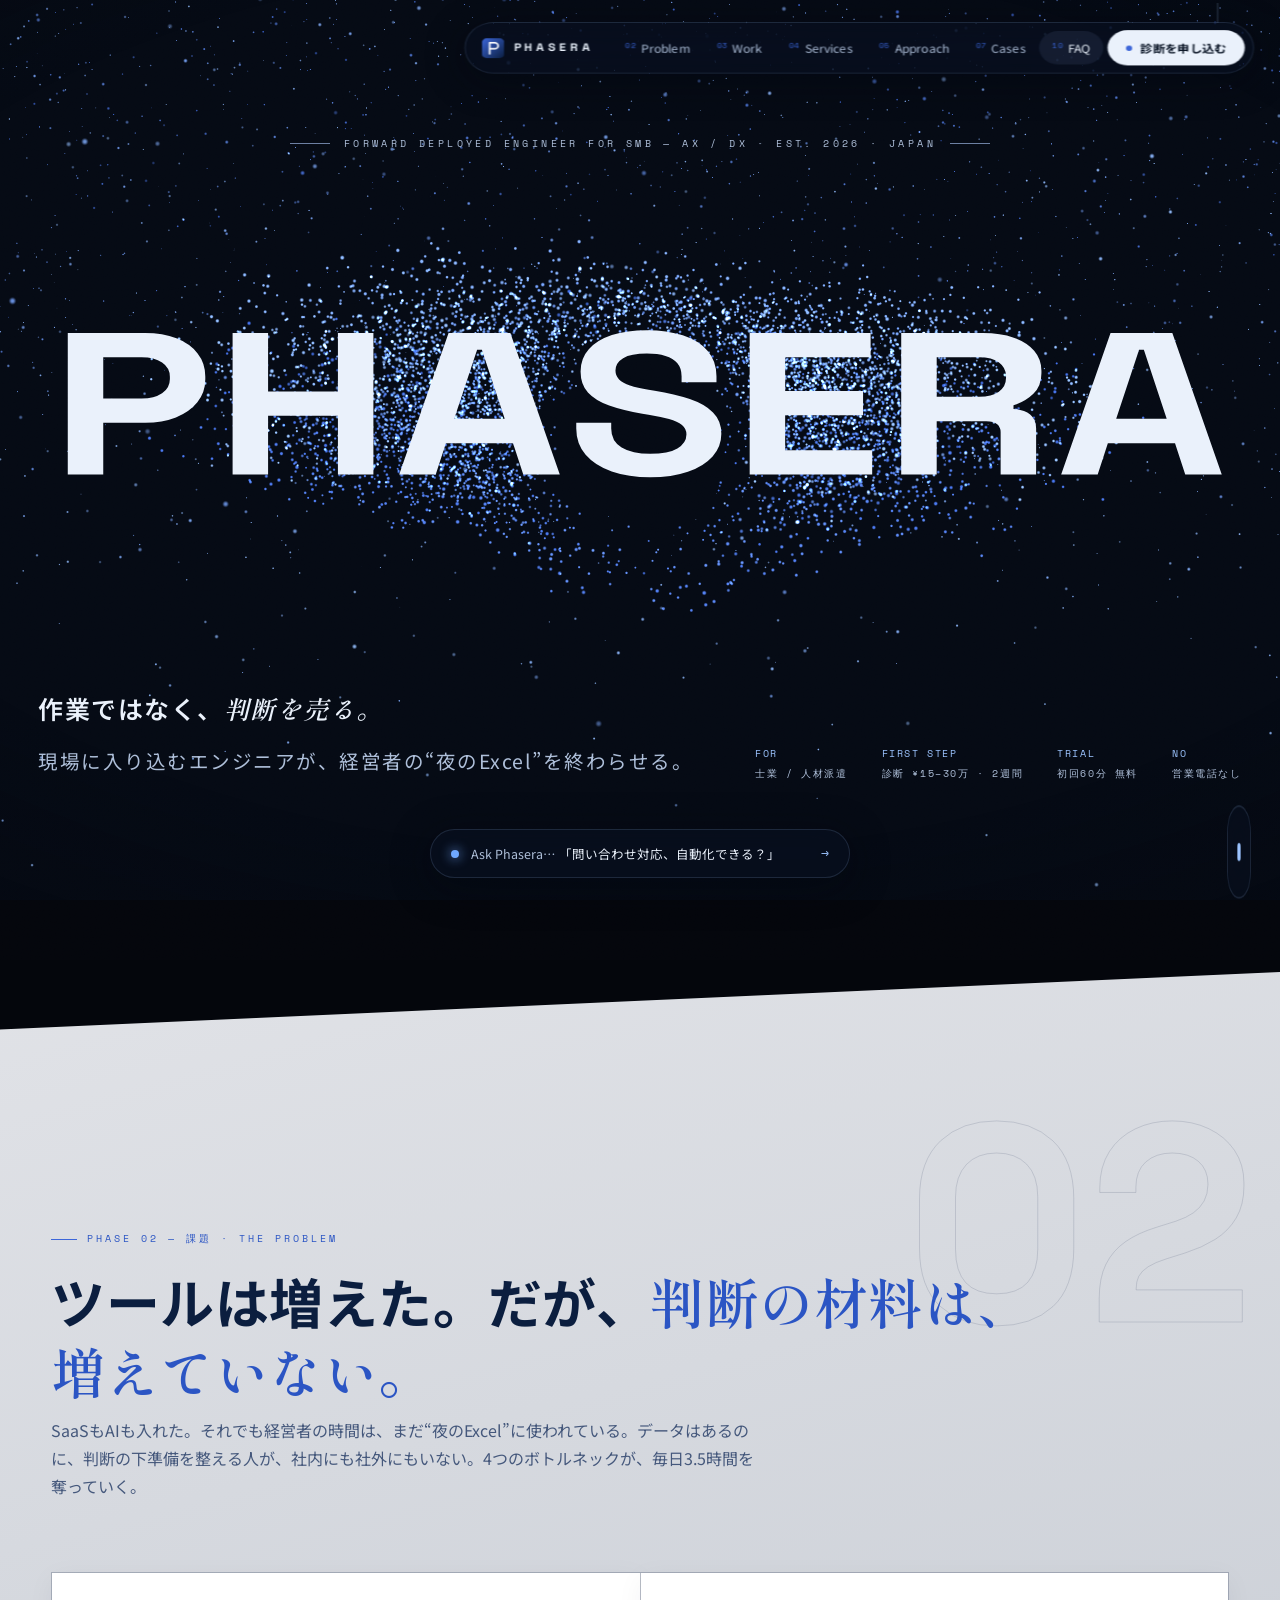
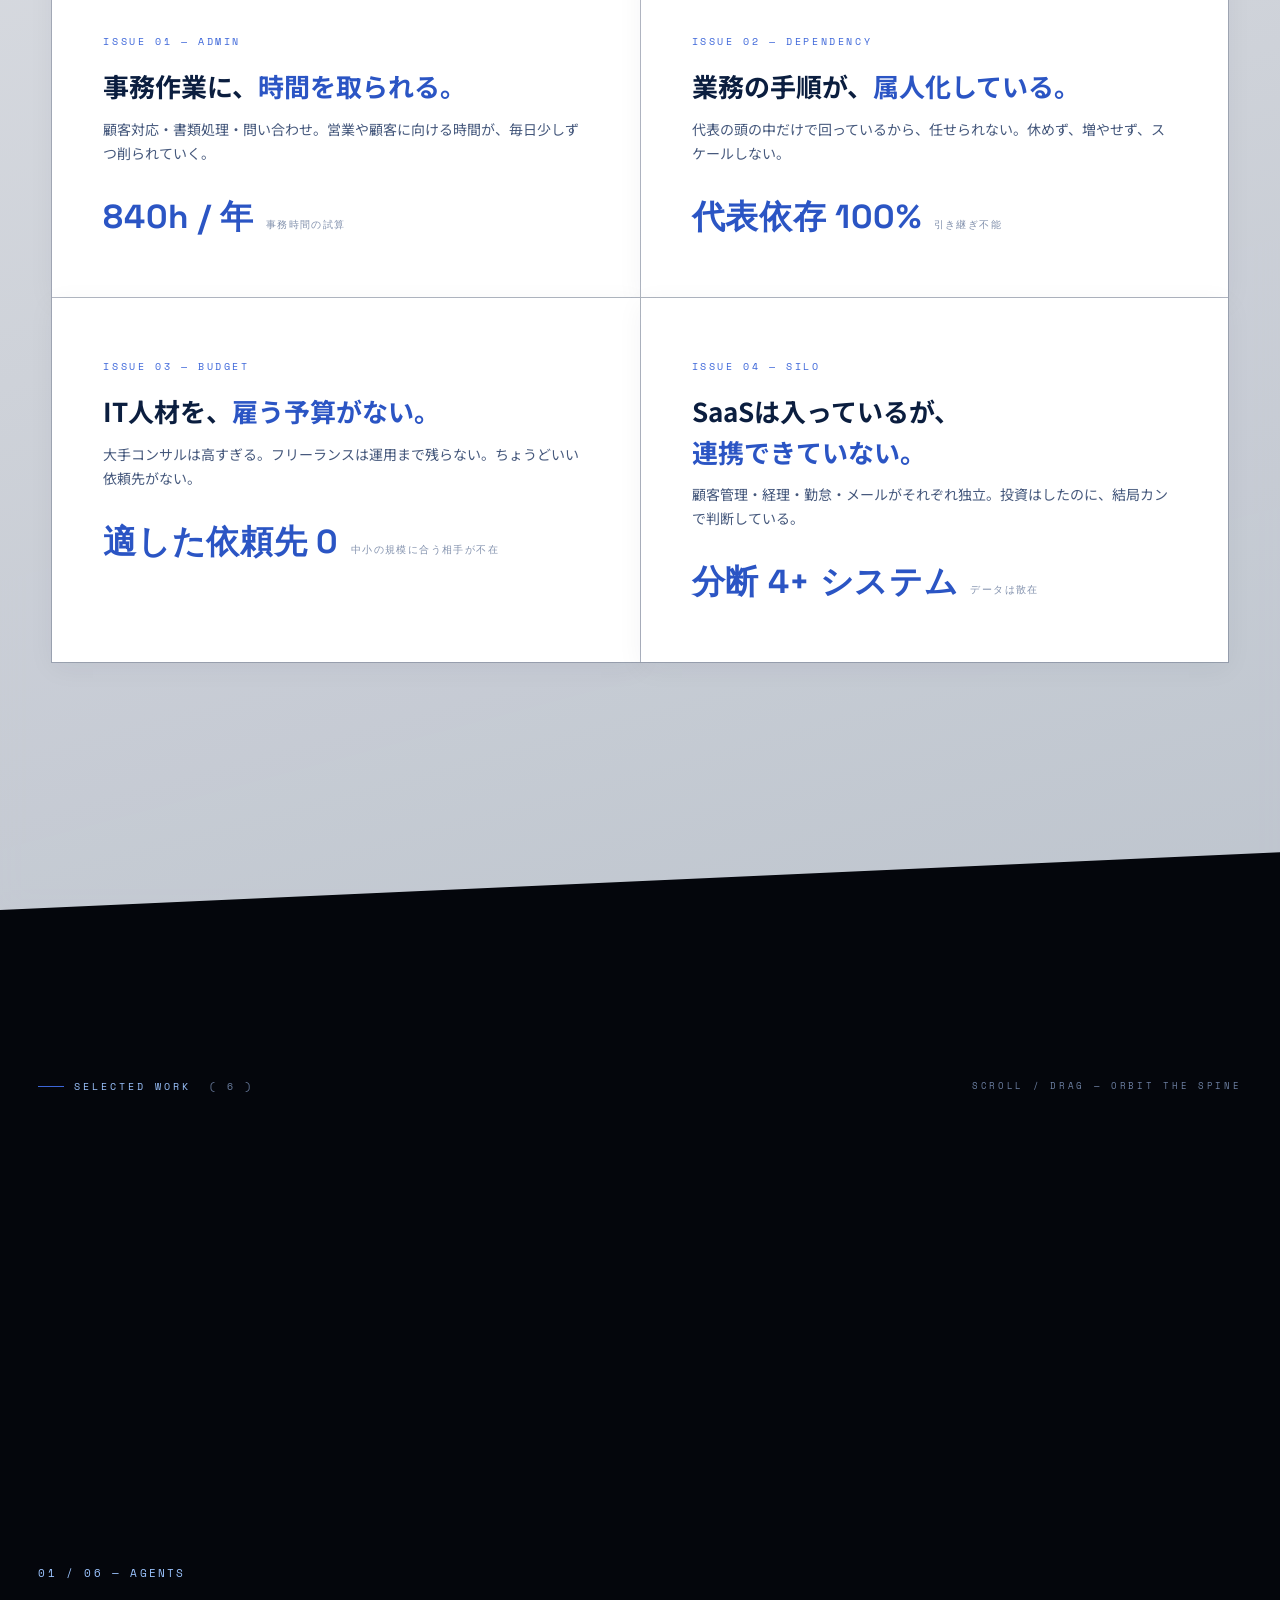
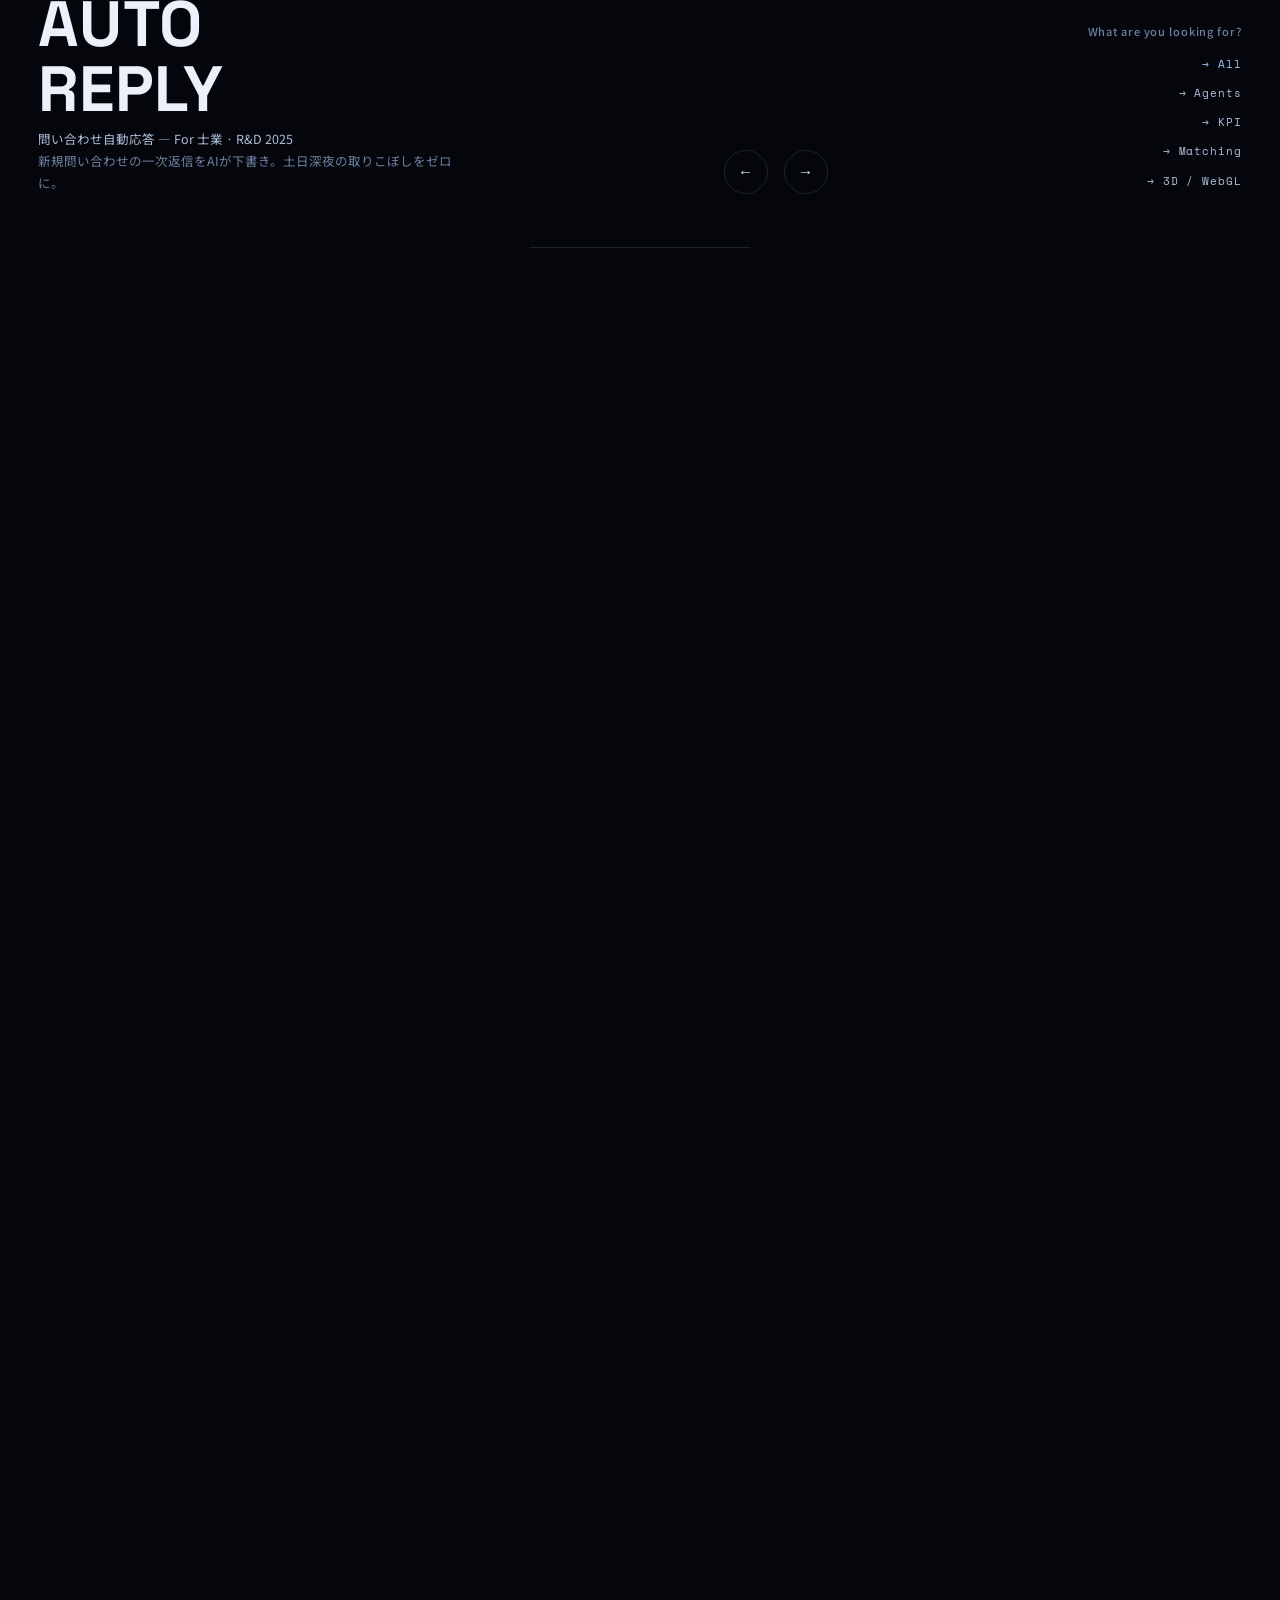
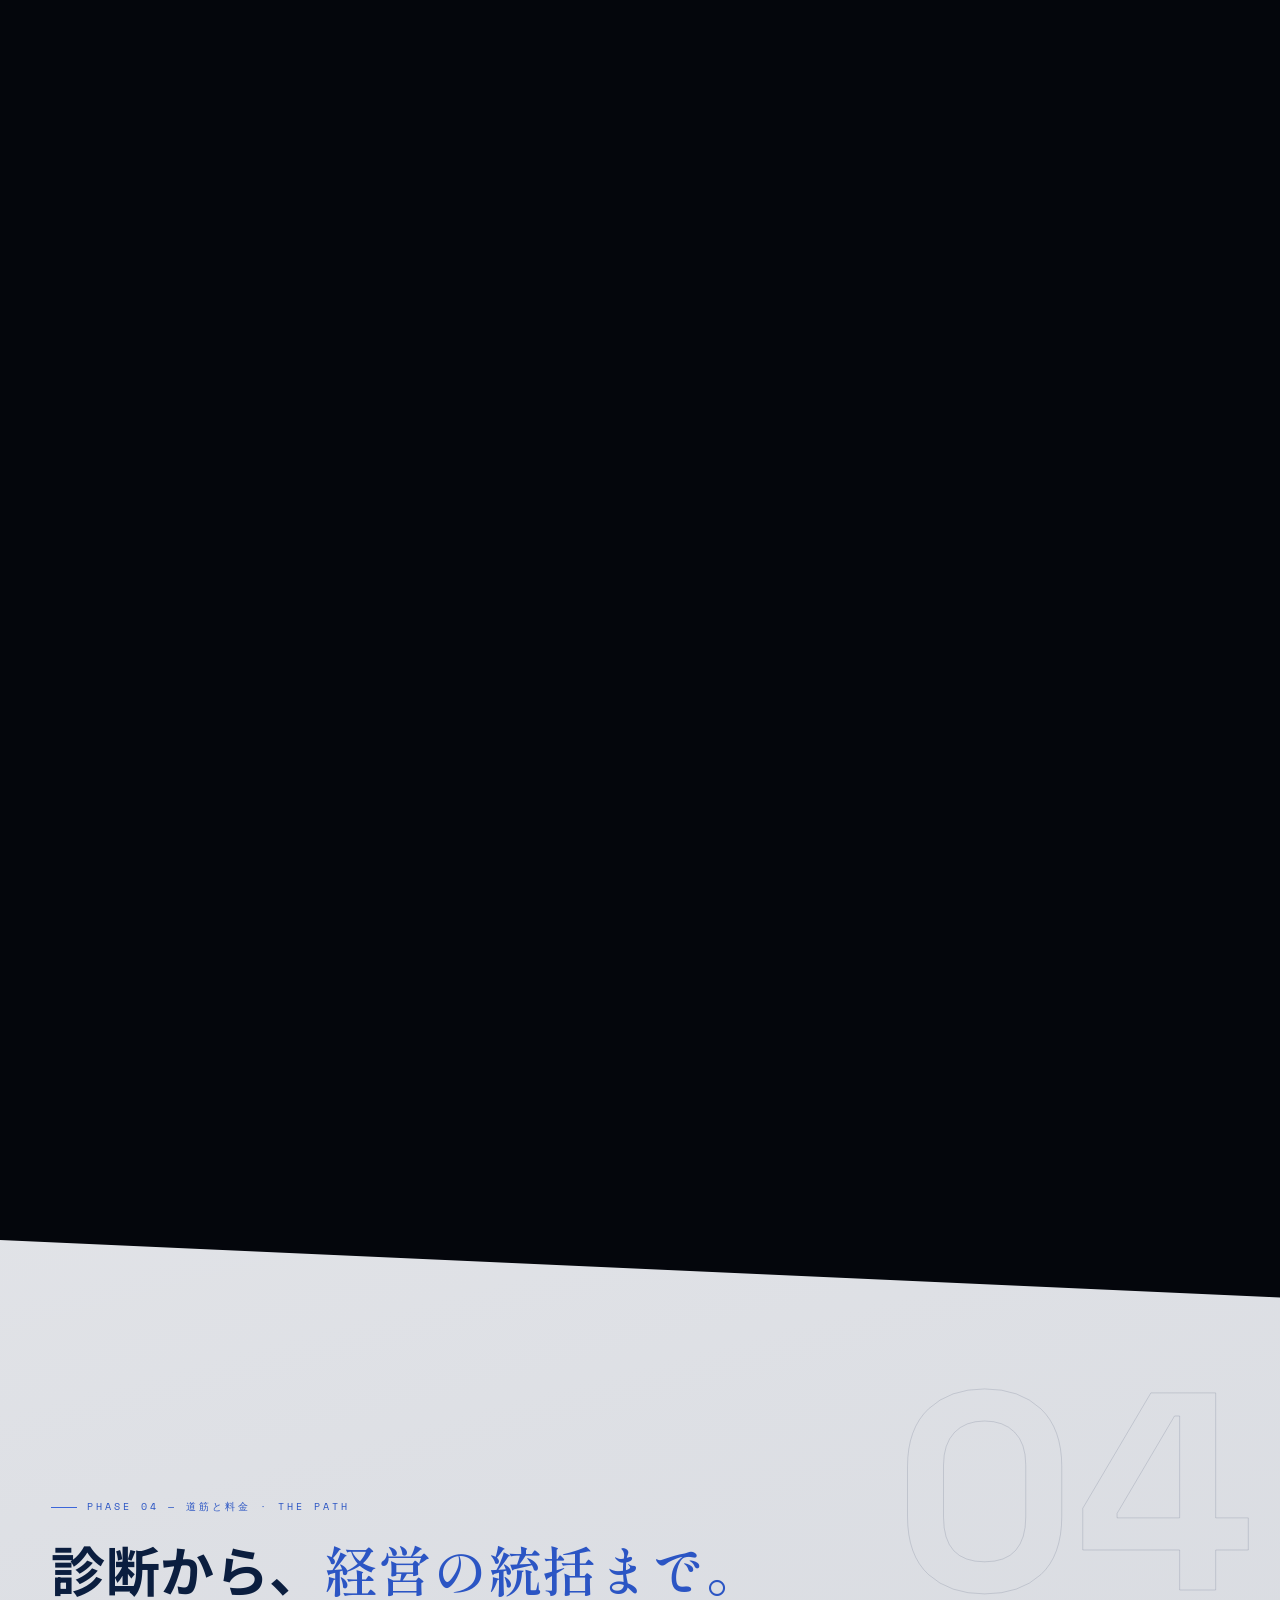
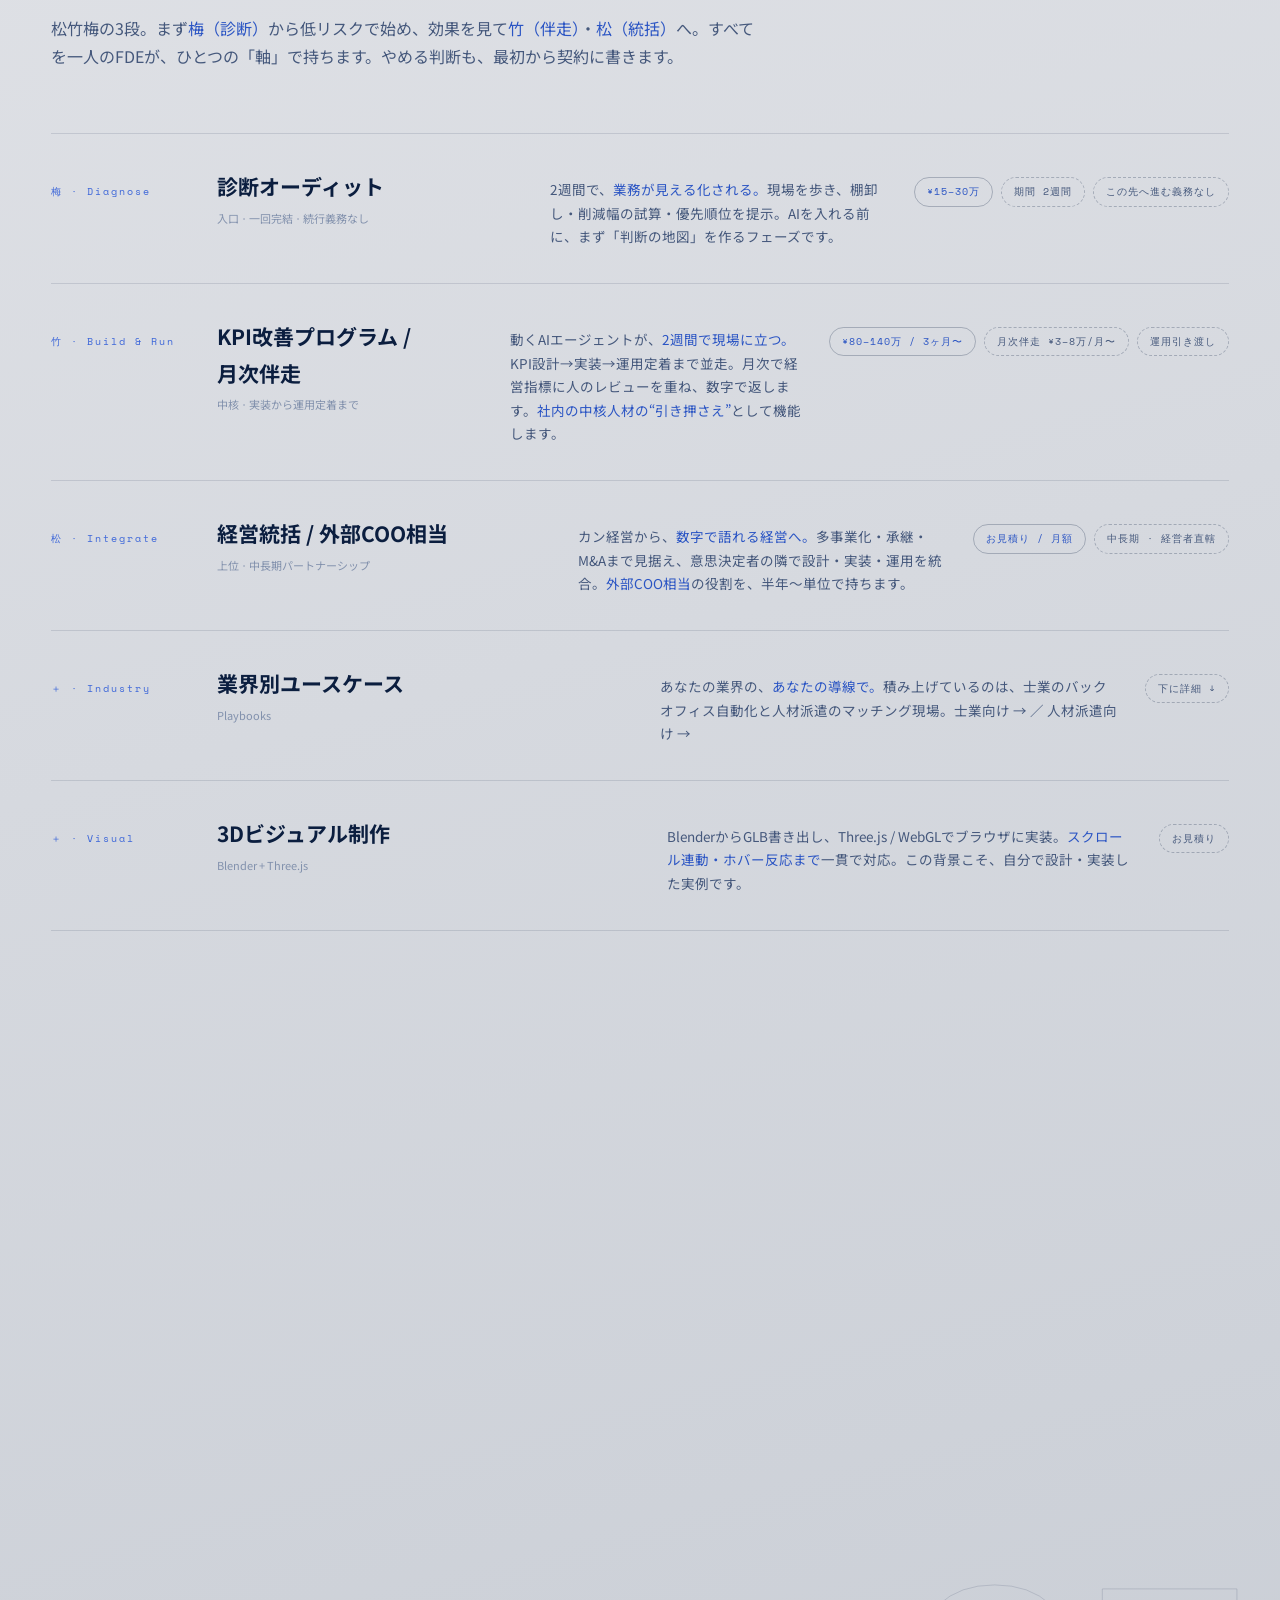
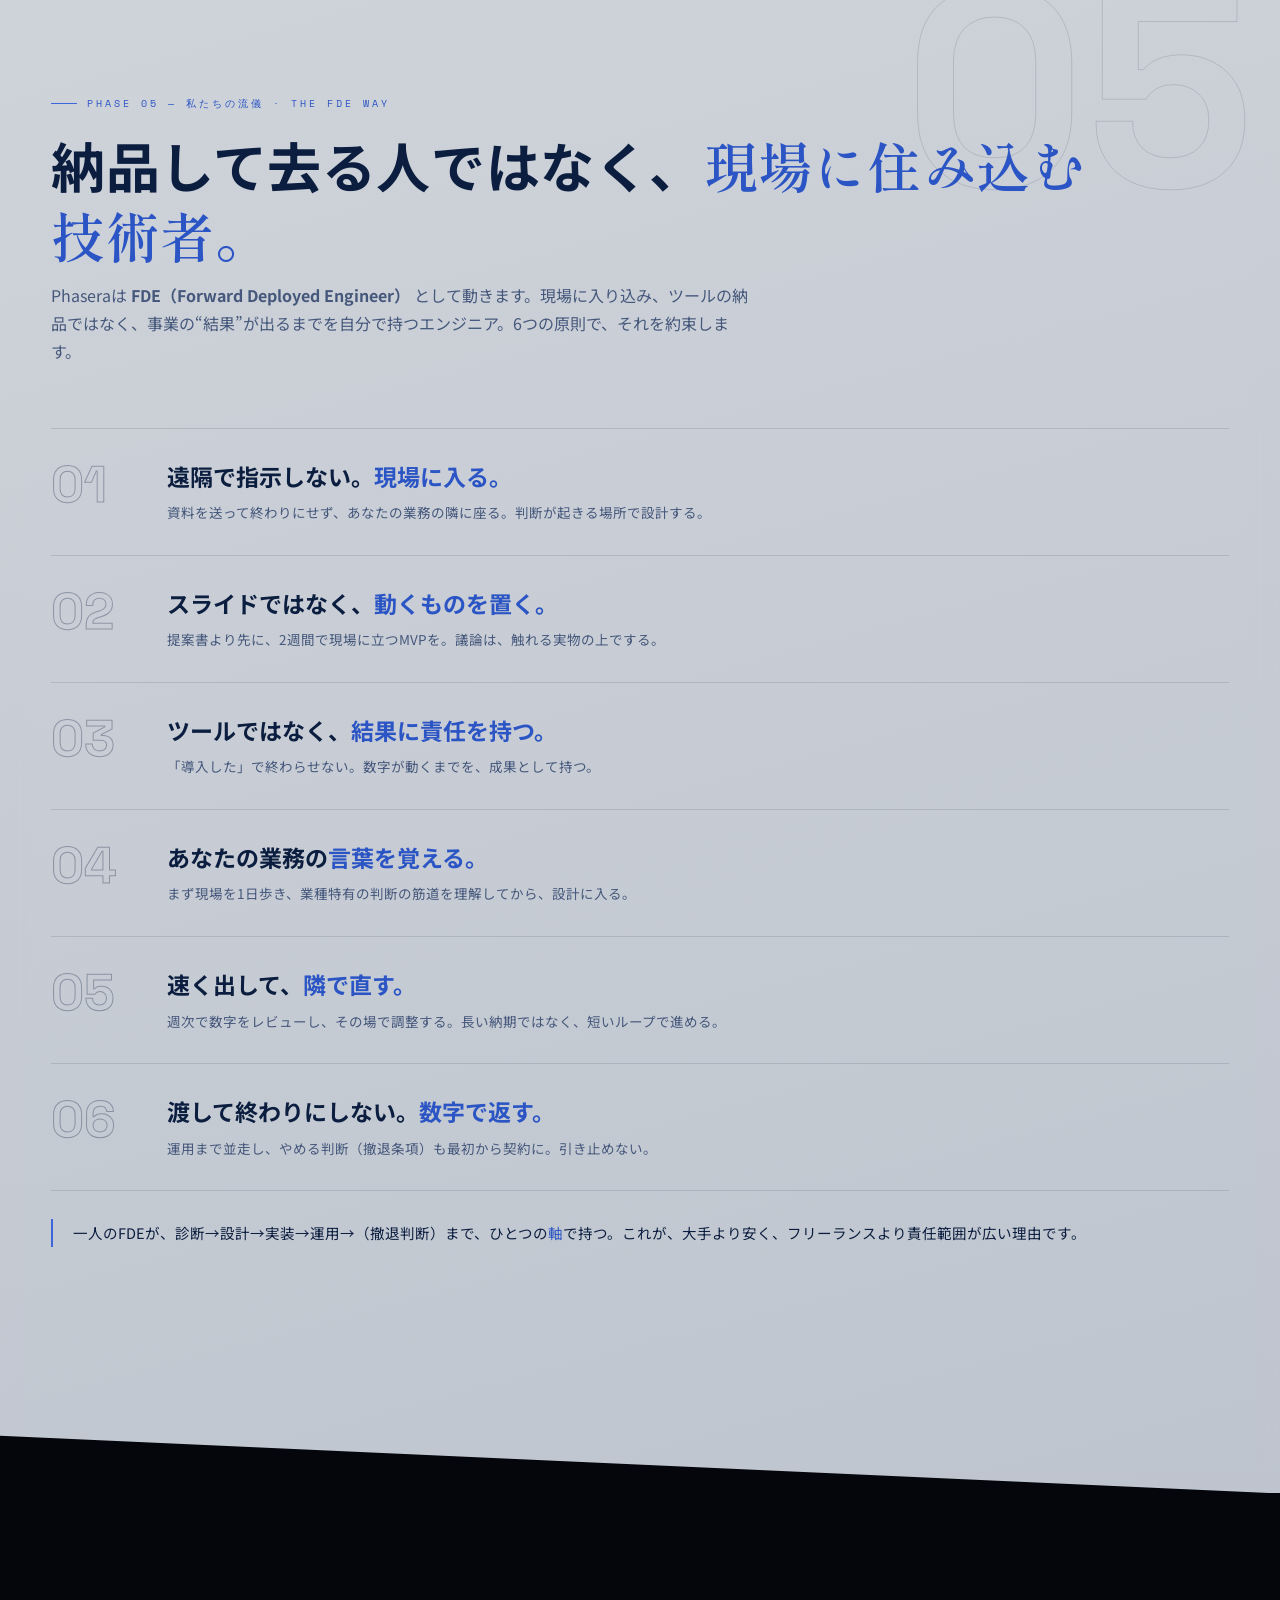
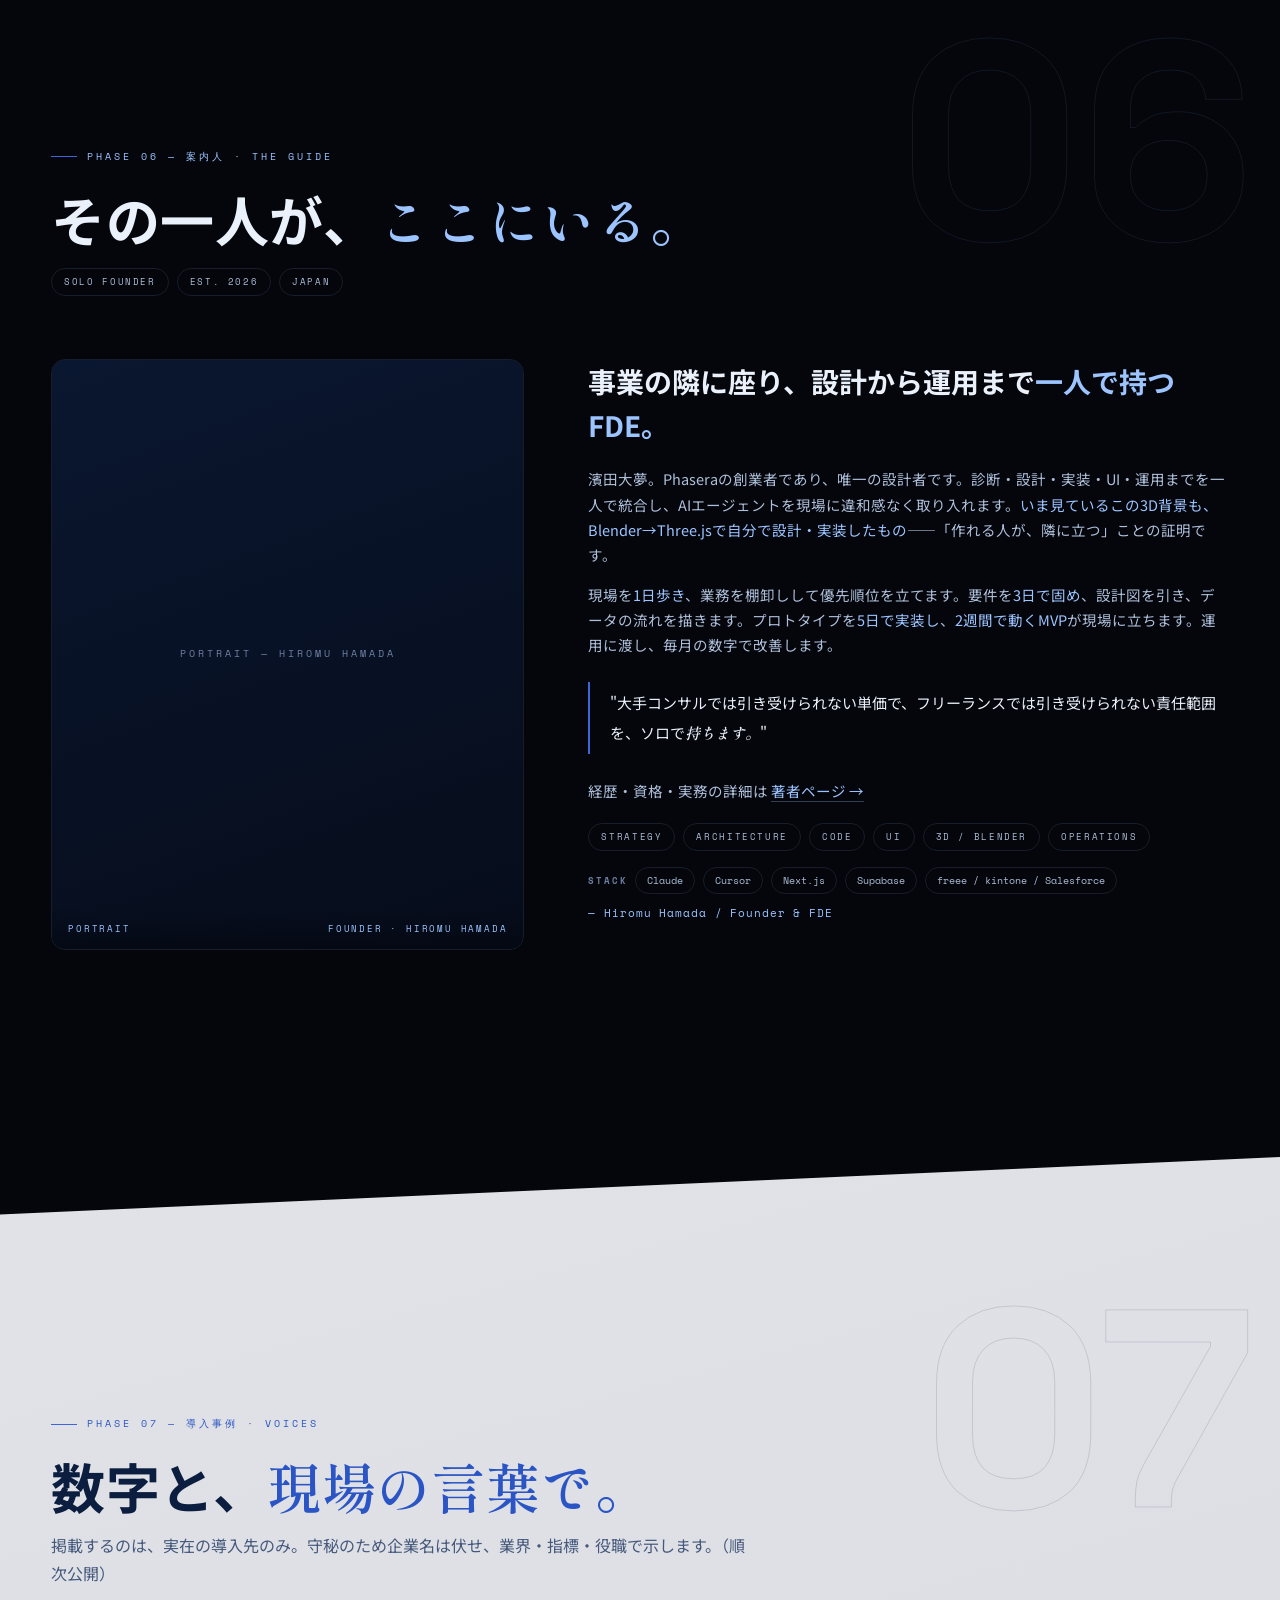
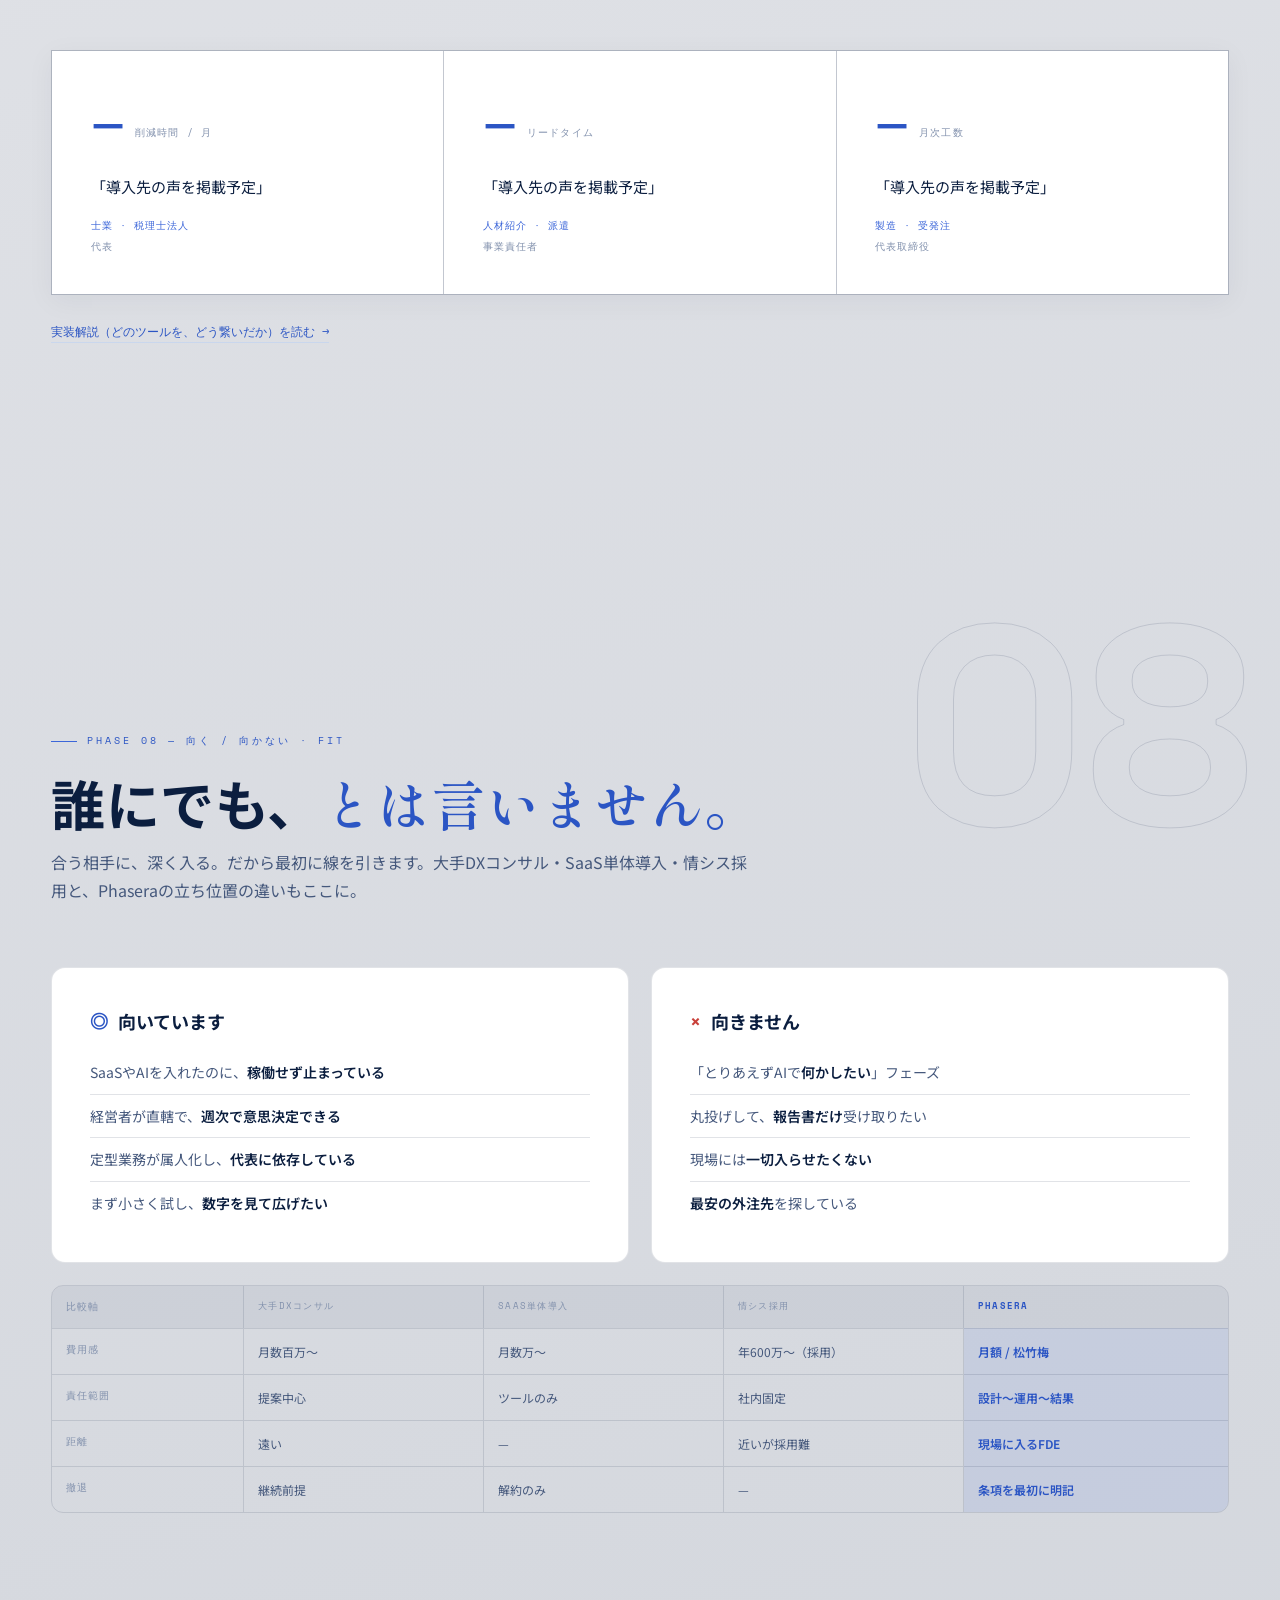
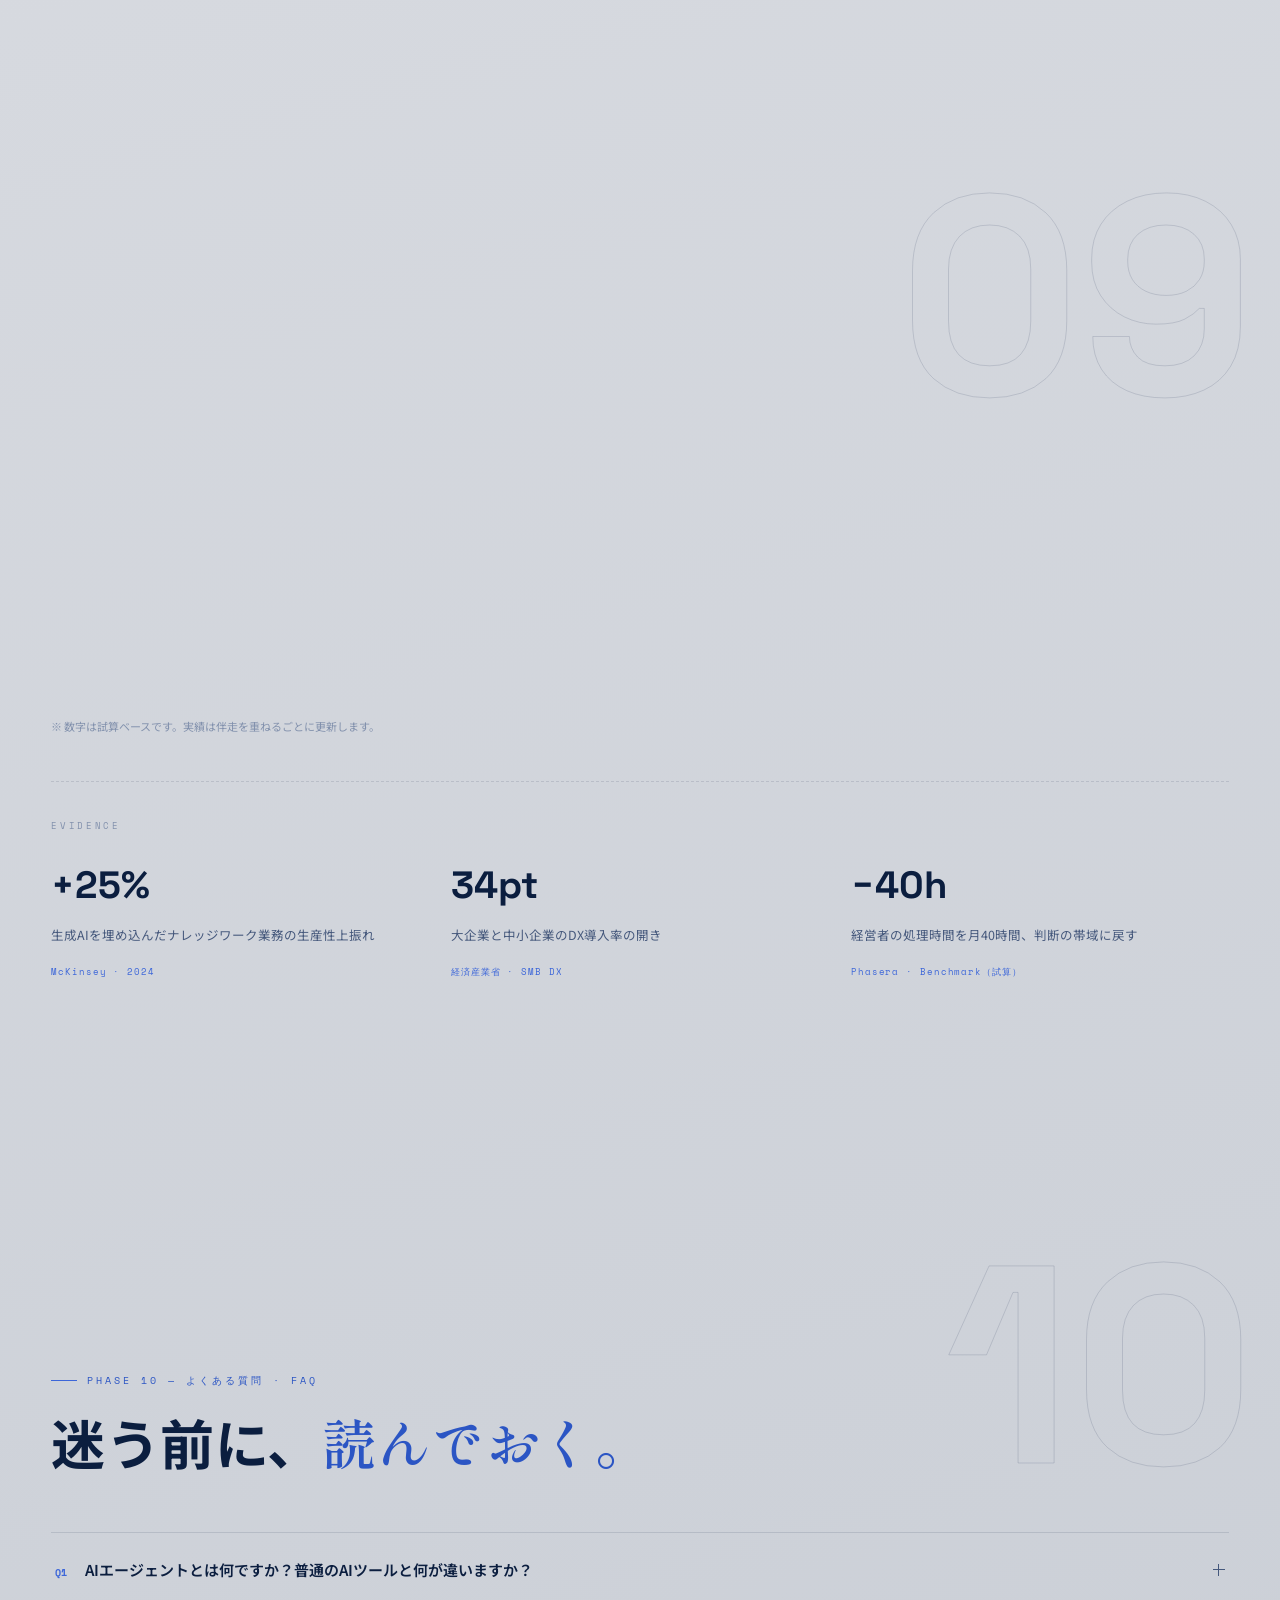
==== index.html @ 8047abee "Light zones: white glassmorphism sheets with sharp diagonal edges; guide back to dark - Paper sheets" ====
<!DOCTYPE html>
<html lang="ja">
<head>
<meta charset="UTF-8">
<meta name="viewport" content="width=device-width, initial-scale=1.0, viewport-fit=cover">
<title>Phasera — 経営の体力を取り戻す | 中小企業のAIエージェント導入スタジオ</title>
<meta name="description" content="Phaseraは、中小企業のバックオフィスにAIエージェントを導入する伴走パートナーです。診断・KPI改善・月次伴走をソロで一気通貫。士業・人材派遣に特化。">
<meta name="keywords" content="AIエージェント,中小企業,バックオフィス自動化,業務効率化,士業DX,人材派遣 業務改善,Phasera,濱田大夢">
<meta name="theme-color" content="#04060c">
<meta name="author" content="Hiromu Hamada">
<link rel="canonical" href="https://phasera.jp/">
<link rel="icon" type="image/svg+xml" href="assets/favicon.svg">
<link rel="apple-touch-icon" href="assets/favicon.svg">

<!-- Open Graph -->
<meta property="og:type" content="website">
<meta property="og:site_name" content="Phasera">
<meta property="og:title" content="Phasera — 経営の体力を取り戻す">
<meta property="og:description" content="中小企業のバックオフィスをAIエージェントで自動化する伴走パートナー。診断・KPI改善・月次伴走、3Dビジュアル制作まで、ソロで一気通貫。">
<meta property="og:url" content="https://phasera.jp/">
<meta property="og:image" content="https://phasera.jp/assets/og-cover.png">
<meta property="og:image:width" content="1200">
<meta property="og:image:height" content="630">
<meta property="og:locale" content="ja_JP">
<meta name="twitter:card" content="summary_large_image">
<meta name="twitter:title" content="Phasera — 経営の体力を取り戻す">
<meta name="twitter:description" content="中小企業のバックオフィスをAIエージェントで自動化する伴走パートナー。ソロで一気通貫。">
<meta name="twitter:image" content="https://phasera.jp/assets/og-cover.png">

<link rel="preconnect" href="https://fonts.googleapis.com">
<link rel="preconnect" href="https://fonts.gstatic.com" crossorigin>
<link rel="stylesheet" href="https://fonts.googleapis.com/css2?family=Space+Grotesk:wght@500;700&family=Space+Mono&family=Noto+Sans+JP:wght@400;500;700&family=Shippori+Mincho:wght@600&display=swap">
<link rel="stylesheet" href="at/at.css">
<link rel="preload" href="assets/3d/spine.glb" as="fetch" type="model/gltf-binary" crossorigin>
<script type="importmap">
{ "imports": { "three": "./vendor/three/three.module.js", "three/addons/": "./vendor/three/addons/" } }
</script>

<script type="application/ld+json">
{
  "@context": "https://schema.org",
  "@graph": [
    {
      "@type": "Organization",
      "@id": "https://phasera.jp/#org",
      "name": "Phasera",
      "url": "https://phasera.jp/",
      "logo": "https://phasera.jp/assets/favicon.svg",
      "description": "中小企業のバックオフィスにAIエージェントを導入する伴走パートナー。",
      "founder": { "@id": "https://phasera.jp/#founder" },
      "areaServed": "JP"
    },
    {
      "@type": "Person",
      "@id": "https://phasera.jp/#founder",
      "name": "濱田大夢",
      "alternateName": "Hiromu Hamada",
      "jobTitle": "Founder / Forward Deployed Engineer",
      "description": "中小企業のバックオフィスにAIエージェントを導入するFDE（Forward Deployed Engineer）。診断・設計・実装・UI・3D・運用までを一人で統合する。",
      "knowsAbout": ["AIエージェント", "バックオフィス自動化", "士業DX", "人材派遣 業務改善", "Three.js", "Blender", "業務設計"],
      "url": "https://phasera.jp/author/hamada/",
      "worksFor": { "@id": "https://phasera.jp/#org" }
    },
    {
      "@type": "WebSite",
      "url": "https://phasera.jp/",
      "name": "Phasera",
      "inLanguage": "ja-JP",
      "publisher": { "@id": "https://phasera.jp/#org" }
    },
    {
      "@type": "Service",
      "serviceType": "AIエージェント導入・伴走（Forward Deployed Engineer）",
      "provider": { "@id": "https://phasera.jp/#org" },
      "areaServed": "JP",
      "offers": [
        { "@type": "Offer", "name": "梅・診断オーディット", "price": "150000-300000", "priceCurrency": "JPY", "description": "業務棚卸し・削減幅試算・優先順位の提示（2週間・続行義務なし）" },
        { "@type": "Offer", "name": "竹・KPI改善 / 月次伴走", "price": "800000-1400000", "priceCurrency": "JPY", "description": "実装から運用定着まで並走。月次伴走 3-8万円/月〜" },
        { "@type": "Offer", "name": "松・経営統括 / 外部COO相当", "priceCurrency": "JPY", "description": "多事業化・承継・M&Aまで見据えた中長期パートナーシップ（月額・お見積り）" }
      ]
    },
    {
      "@type": "FAQPage",
      "@id": "https://phasera.jp/#faq",
      "mainEntity": [
        { "@type": "Question", "name": "AIエージェントとは何ですか？普通のAIツールと何が違いますか？", "acceptedAnswer": { "@type": "Answer", "text": "AIエージェントは、目的を渡すと自律的に複数のステップを実行するAIです。チャットで一問一答する従来のAIツールと違い、メール返信・書類下書き・データ集計などを連続して処理し、人が確認するのは要所だけになります。Phaseraでは中小企業のバックオフィス業務に合わせて設計します。" } },
        { "@type": "Question", "name": "中小企業のバックオフィスでAIエージェントは何ができますか？", "acceptedAnswer": { "@type": "Answer", "text": "問い合わせの一次返信、書類の下書き、経営指標の月次レポート、顧客フォローの自動化など、定型作業の8割を自動化できます。中小企業特有の属人化された業務フローも、伴走しながら設計・実装します。" } },
        { "@type": "Question", "name": "導入にかかる費用と期間の目安は？", "acceptedAnswer": { "@type": "Answer", "text": "梅・診断オーディットが15〜30万円・2週間、竹・KPI改善プログラムが80〜140万円・3ヶ月（月次伴走は3〜8万円/月〜）、松・経営統括は月額のお見積りです。最小構成では診断のみから始められ、効果を見て次のフェーズに進めます。" } },
        { "@type": "Question", "name": "士業（税理士・社労士・行政書士）でも活用できますか？", "acceptedAnswer": { "@type": "Answer", "text": "はい、士業向けには初回問い合わせの自動応答、申告書類・委任状の下書き、顧問先からの定型問い合わせの振り分けなどを実装しています。顧問獲得の前段にある事務作業を圧縮するのが狙いです。" } },
        { "@type": "Question", "name": "人材派遣のマッチング業務はどこまで自動化できますか？", "acceptedAnswer": { "@type": "Answer", "text": "案件と求職者プロファイルの意味的マッチング、スカウトDM文面の自動生成、面談日程調整、契約書類・派遣管理表の下書きまで自動化できます。最終判断は人に残し、属人化していた候補出しを手放せます。" } },
        { "@type": "Question", "name": "既存の会計・勤怠・CRMシステムと連携できますか？", "acceptedAnswer": { "@type": "Answer", "text": "freee・マネーフォワード・ジョブカン・kintone・Salesforce などのAPI連携、Gmail/Slack/Notion 等のSaaS連携に対応します。乗り換えではなく接続から始めるので、いま使っているものを捨てる必要はありません。" } },
        { "@type": "Question", "name": "契約期間や解約の条件は？途中でやめられますか？", "acceptedAnswer": { "@type": "Answer", "text": "診断オーディットは一回完結で、続行の義務はありません。伴走は数ヶ月単位、統括は中長期を想定しますが、やめる判断（撤退条項）を最初から契約に明記します。引き止めません。" } },
        { "@type": "Question", "name": "相談から着手までの流れを教えてください。", "acceptedAnswer": { "@type": "Answer", "text": "① 初回60分の無料相談 → ② 現状ヒアリング（現場を歩く）→ ③『判断の地図』＝診断レポートの提出 → ④ 着手 or 見送りを判断、の順です。営業電話・営業メールは一切ありません。" } },
        { "@type": "Question", "name": "IT担当がいなくても大丈夫ですか？補助金は使えますか？", "acceptedAnswer": { "@type": "Answer", "text": "社内側の窓口は経営者ご本人1名で構いません。設計・実装・運用はこちらで持ちます。IT導入補助金・事業再構築補助金などの活用相談にも応じますが、補助金前提では動かず、まず事業として意味のある一手を優先します。" } },
        { "@type": "Question", "name": "途中で担当者が変わることはありますか？", "acceptedAnswer": { "@type": "Answer", "text": "ありません。診断から運用まで、同じ一人（FDE）が最後まで持ちます。途中で人を入れ替えないことを約束します。" } }
      ]
    }
  ]
}
</script>
</head>
<body class="locked">

<canvas id="gl" aria-hidden="true"></canvas>
<div class="vig" aria-hidden="true"></div>
<div class="grain" aria-hidden="true"></div>

<!-- ============ chrome ============ -->
<header class="nav" id="nav">
  <a class="brand" href="#hero"><img src="assets/favicon.svg" alt="Phasera"><b>PHASERA</b></a>
  <ul>
    <li><a href="#leaks"><sup>02</sup>Problem</a></li>
    <li><a href="#works"><sup>03</sup>Work</a></li>
    <li><a href="#path"><sup>04</sup>Services</a></li>
    <li><a href="#fde"><sup>05</sup>Approach</a></li>
    <li><a href="#voices"><sup>07</sup>Cases</a></li>
    <li><a href="#faq"><sup>10</sup>FAQ</a></li>
  </ul>
  <a class="cta" href="#call"><i></i>診断を申し込む</a>
  <button class="burger" id="burger" aria-label="メニューを開く"><i></i><i></i></button>
</header>

<div class="menu" id="menu" role="dialog" aria-label="メニュー">
  <button class="m-close" id="menuClose" aria-label="閉じる">✕</button>
  <a href="#hero"><sup>01</sup>Story</a>
  <a href="#leaks"><sup>02</sup>Problem</a>
  <a href="#works"><sup>03</sup>Work</a>
  <a href="#path"><sup>04</sup>Services &amp; Pricing</a>
  <a href="#fde"><sup>05</sup>Approach</a>
  <a href="#guide"><sup>06</sup>Founder</a>
  <a href="#voices"><sup>07</sup>Cases</a>
  <a href="#fit"><sup>08</sup>Fit</a>
  <a href="#faq"><sup>10</sup>FAQ</a>
  <a href="#news"><sup>11</sup>News</a>
  <a class="m-cta" href="#call">診断を申し込む →</a>
</div>

<div class="cur-dot" id="curDot" aria-hidden="true"></div>
<div class="cur-ring" id="curRing" aria-hidden="true"><span>DRAG</span></div>
<div class="scroll-pill" id="scrollPill" aria-hidden="true"><i></i></div>
<a class="ask-pill" href="#call" aria-label="Phaseraに相談する">
  <span class="dot" aria-hidden="true"></span>
  <span class="ph" id="askPh">Ask Phasera… <em>「問い合わせ対応、自動化できる？」</em></span>
  <span class="arr" aria-hidden="true">→</span>
</a>

<!-- ============ preloader ============ -->
<div class="loader" id="loader" aria-hidden="true">
  <div class="inner">
    <div class="wd">PHASERA</div>
    <div class="pct"><span id="pctNum">0</span><sup>%</sup></div>
    <div class="bar"><i id="pctBar"></i></div>
    <div class="st" id="pctSt">LOADING FIELD</div>
  </div>
</div>

<main>

  <!-- ============ 01 HERO ============ -->
  <section id="hero" data-screen-label="01 Hero">
    <div class="hero-tag"><i></i><span>Forward Deployed Engineer for SMB — AX / DX · Est. 2026 · Japan</span><i></i></div>
    <div class="hero-word" aria-hidden="true">
      <svg viewBox="0 0 1000 175" preserveAspectRatio="xMidYMid meet" role="img" aria-label="PHASERA">
        <text class="wl" x="500" y="150" text-anchor="middle" textLength="980" lengthAdjust="spacingAndGlyphs" font-size="168">PHASERA</text>
      </svg>
    </div>
    <div class="hero-sub">
      <h1>
        <span class="ln"><span><span class="nb">作業ではなく、</span><em class="nb">判断を売る。</em></span></span>
        <span class="ln"><span class="h1-dim"><span class="nb">現場に入り込むエンジニアが、</span><span class="nb">経営者の“夜のExcel”を</span><span class="nb">終わらせる。</span></span></span>
      </h1>
      <div class="hero-meta">
        <span><b>For</b>士業 / 人材派遣</span>
        <span><b>First Step</b>診断 ¥15–30万 · 2週間</span>
        <span><b>Trial</b>初回60分 無料</span>
        <span><b>No</b>営業電話なし</span>
      </div>
    </div>
  </section>

  <!-- ============ 02 LEAKS (light paper) ============ -->
  <div class="paper paper-a">
  <section class="chapter" id="leaks" data-screen-label="02 Leaks">
    <span class="outline-no" aria-hidden="true">02</span>
    <div class="wrap">
      <div class="head rv">
        <div class="eyebrow">Phase 02 — 課題 · The Problem</div>
        <h2><span class="nb">ツールは増えた。</span><span class="nb">だが、</span><em><span class="nb">判断の材料は、</span><span class="nb">増えていない。</span></em></h2>
        <p class="lede">SaaSもAIも入れた。それでも経営者の時間は、まだ“夜のExcel”に使われている。データはあるのに、判断の下準備を整える人が、社内にも社外にもいない。4つのボトルネックが、毎日3.5時間を奪っていく。</p>
      </div>
      <div class="leak-grid rv" data-rv="80">
        <article class="leak">
          <span class="no">ISSUE 01 — ADMIN</span>
          <h3><span class="nb">事務作業に、</span><em class="nb">時間を取られる。</em></h3>
          <p>顧客対応・書類処理・問い合わせ。営業や顧客に向ける時間が、毎日少しずつ削られていく。</p>
          <div class="metric"><b>840h / 年</b><span>事務時間の試算</span></div>
        </article>
        <article class="leak">
          <span class="no">ISSUE 02 — DEPENDENCY</span>
          <h3><span class="nb">業務の手順が、</span><em class="nb">属人化している。</em></h3>
          <p>代表の頭の中だけで回っているから、任せられない。休めず、増やせず、スケールしない。</p>
          <div class="metric"><b>代表依存 100%</b><span>引き継ぎ不能</span></div>
        </article>
        <article class="leak">
          <span class="no">ISSUE 03 — BUDGET</span>
          <h3><span class="nb">IT人材を、</span><em class="nb">雇う予算がない。</em></h3>
          <p>大手コンサルは高すぎる。フリーランスは運用まで残らない。ちょうどいい依頼先がない。</p>
          <div class="metric"><b>適した依頼先 0</b><span>中小の規模に合う相手が不在</span></div>
        </article>
        <article class="leak">
          <span class="no">ISSUE 04 — SILO</span>
          <h3><span class="nb">SaaSは入っているが、</span><em class="nb">連携できていない。</em></h3>
          <p>顧客管理・経理・勤怠・メールがそれぞれ独立。投資はしたのに、結局カンで判断している。</p>
          <div class="metric"><b>分断 4+ システム</b><span>データは散在</span></div>
        </article>
      </div>
    </div>
  </section>

  </div><!-- /paper-a -->

  <!-- ============ 03 WORKS — spine + orbiting liquid cards ============ -->
  <section id="works" data-screen-label="03 Works">
    <div class="works-pin">
      <div class="whead">
        <div class="eyebrow">Selected Work <span class="wcount">( 6 )</span></div>
        <div class="works-hint">Scroll / Drag — Orbit the spine</div>
      </div>
      <div class="works-stage" aria-hidden="true"></div>
      <div class="works-ui">
        <div class="w-title">
          <span class="idx" id="wIdx">01 / 06 — AGENTS</span>
          <h3 id="wTitle"><span class="wl-ln"><span>AUTO</span></span><span class="wl-ln"><span>REPLY</span></span></h3>
          <div class="sub" id="wSub">問い合わせ自動応答 — For 士業 · R&amp;D 2025</div>
          <div class="desc" id="wDesc"></div>
        </div>
        <div class="w-pager">
          <button id="wPrev" aria-label="前のプロジェクト">←</button>
          <button id="wNext" aria-label="次のプロジェクト">→</button>
        </div>
        <nav class="w-filter" aria-label="カテゴリ絞り込み">
          <b>What are you looking for?</b>
          <a href="#" data-f="ALL" class="on">→ All</a>
          <a href="#" data-f="AGENTS">→ Agents</a>
          <a href="#" data-f="KPI">→ KPI</a>
          <a href="#" data-f="MATCHING">→ Matching</a>
          <a href="#" data-f="3D">→ 3D / WebGL</a>
        </nav>
      </div>
      <div class="w-progress" aria-hidden="true"><i id="wBar"></i></div>
    </div>
    <div class="works-fallback">
      <!-- WebGL 不可環境向けの静的リスト -->
      <article><h3>AUTO REPLY</h3><span>問い合わせ自動応答 — For 士業 · R&amp;D 2025</span></article>
      <article><h3>SCOUT DM</h3><span>スカウト文面生成 — 人材派遣 · R&amp;D 2025</span></article>
      <article><h3>KPI REPORT</h3><span>経営指標レポート — All · 月次 R&amp;D 2025</span></article>
      <article><h3>DOC DRAFT</h3><span>書類下書き — For 士業 · R&amp;D 2025</span></article>
      <article><h3>MATCH ENGINE</h3><span>案件 × 求職者マッチング — 人材派遣 · R&amp;D 2025</span></article>
      <article><h3>PHASERA LP</h3><span>このサイト自体 — Meta · 2026</span></article>
    </div>
  </section>

  <!-- ============ 04+ LIGHT ZONE (paper) ============ -->
  <div class="paper paper-b">
  <!-- ============ 04 PATH ============ -->
  <section class="chapter" id="path" data-screen-label="04 Path">
    <span class="outline-no" aria-hidden="true">04</span>
    <div class="wrap">
      <div class="rv">
        <div class="eyebrow">Phase 04 — 道筋と料金 · The Path</div>
        <h2><span class="nb">診断から、</span><em class="nb">経営の統括まで。</em></h2>
        <p class="lede">松竹梅の3段。まず<em>梅（診断）</em>から低リスクで始め、効果を見て<em>竹（伴走）</em>・<em>松（統括）</em>へ。すべてを一人のFDEが、ひとつの「軸」で持ちます。やめる判断も、最初から契約に書きます。</p>
      </div>
      <div class="path-list">
        <div class="path-row rv">
          <span class="no">梅 · Diagnose</span>
          <h3>診断オーディット<small>入口 · 一回完結 · 続行義務なし</small></h3>
          <p class="desc">2週間で、<em>業務が見える化される。</em>現場を歩き、棚卸し・削減幅の試算・優先順位を提示。AIを入れる前に、まず「判断の地図」を作るフェーズです。</p>
          <div class="chips"><span class="price">¥15–30万</span><span>期間 2週間</span><span>この先へ進む義務なし</span></div>
        </div>
        <div class="path-row rv" data-rv="60">
          <span class="no">竹 · Build &amp; Run</span>
          <h3>KPI改善プログラム / 月次伴走<small>中核 · 実装から運用定着まで</small></h3>
          <p class="desc">動くAIエージェントが、<em>2週間で現場に立つ。</em>KPI設計→実装→運用定着まで並走。月次で経営指標に人のレビューを重ね、数字で返します。<em>社内の中核人材の“引き押さえ”</em>として機能します。</p>
          <div class="chips"><span class="price">¥80–140万 / 3ヶ月〜</span><span>月次伴走 ¥3–8万/月〜</span><span>運用引き渡し</span></div>
        </div>
        <div class="path-row rv" data-rv="120">
          <span class="no">松 · Integrate</span>
          <h3>経営統括 / 外部COO相当<small>上位 · 中長期パートナーシップ</small></h3>
          <p class="desc">カン経営から、<em>数字で語れる経営へ。</em>多事業化・承継・M&amp;Aまで見据え、意思決定者の隣で設計・実装・運用を統合。<em>外部COO相当</em>の役割を、半年〜単位で持ちます。</p>
          <div class="chips"><span class="price">お見積り / 月額</span><span>中長期 · 経営者直轄</span></div>
        </div>
        <div class="path-row rv" data-rv="180">
          <span class="no">＋ · Industry</span>
          <h3>業界別ユースケース<small>Playbooks</small></h3>
          <p class="desc">あなたの業界の、<em>あなたの導線で。</em>積み上げているのは、士業のバックオフィス自動化と人材派遣のマッチング現場。<a href="for/shigyo/">士業向け →</a> ／ <a href="for/jinzai-haken/">人材派遣向け →</a></p>
          <div class="chips"><span>下に詳細 ↓</span></div>
        </div>
        <div class="path-row rv" data-rv="240">
          <span class="no">＋ · Visual</span>
          <h3>3Dビジュアル制作<small>Blender + Three.js</small></h3>
          <p class="desc">BlenderからGLB書き出し、Three.js / WebGLでブラウザに実装。<em>スクロール連動・ホバー反応まで</em>一貫で対応。この背景こそ、自分で設計・実装した実例です。</p>
          <div class="chips"><span>お見積り</span></div>
        </div>
      </div>
      <div class="industry">
        <div class="ind-card rv">
          <h4>士業<span>Licensed Professionals</span></h4>
          <ul>
            <li><i></i><span><b>初回問い合わせ</b> → 自動応答</span></li>
            <li><i></i><span><b>申告書類・委任状</b> → 下書き生成</span></li>
            <li><i></i><span><b>顧問先導線</b> → フォロー自動化</span></li>
            <li><i></i><span><b>定型問い合わせ</b> → 振り分け</span></li>
          </ul>
        </div>
        <div class="ind-card rv" data-rv="80">
          <h4>人材派遣・紹介<span>Staffing &amp; Placement</span></h4>
          <ul>
            <li><i></i><span><b>スカウトDM</b> → 文面自動生成</span></li>
            <li><i></i><span><b>案件 × 求職者</b> → 意味的マッチング</span></li>
            <li><i></i><span><b>面談日程</b> → 自動調整</span></li>
            <li><i></i><span><b>契約書類・派遣管理表</b> → 下書き</span></li>
          </ul>
        </div>
      </div>
    </div>
  </section>

  <!-- ============ 05 FDE — 私たちの流儀 ============ -->
  <section class="chapter" id="fde" data-screen-label="05 FDE">
    <span class="outline-no" aria-hidden="true">05</span>
    <div class="wrap">
      <div class="rv">
        <div class="eyebrow">Phase 05 — 私たちの流儀 · The FDE Way</div>
        <h2><span class="nb">納品して去る人ではなく、</span><em><span class="nb">現場に住み込む</span><span class="nb">技術者。</span></em></h2>
        <p class="lede">Phaseraは <strong>FDE（Forward Deployed Engineer）</strong> として動きます。現場に入り込み、ツールの納品ではなく、事業の“結果”が出るまでを自分で持つエンジニア。6つの原則で、それを約束します。</p>
      </div>
      <ol class="fde-list">
        <li class="fde-row rv">
          <span class="fno">01</span>
          <div class="fbody"><h3>遠隔で指示しない。<em>現場に入る。</em></h3><p>資料を送って終わりにせず、あなたの業務の隣に座る。判断が起きる場所で設計する。</p></div>
        </li>
        <li class="fde-row rv" data-rv="60">
          <span class="fno">02</span>
          <div class="fbody"><h3>スライドではなく、<em>動くものを置く。</em></h3><p>提案書より先に、2週間で現場に立つMVPを。議論は、触れる実物の上でする。</p></div>
        </li>
        <li class="fde-row rv" data-rv="120">
          <span class="fno">03</span>
          <div class="fbody"><h3>ツールではなく、<em>結果に責任を持つ。</em></h3><p>「導入した」で終わらせない。数字が動くまでを、成果として持つ。</p></div>
        </li>
        <li class="fde-row rv" data-rv="60">
          <span class="fno">04</span>
          <div class="fbody"><h3>あなたの業務の<em>言葉を覚える。</em></h3><p>まず現場を1日歩き、業種特有の判断の筋道を理解してから、設計に入る。</p></div>
        </li>
        <li class="fde-row rv" data-rv="120">
          <span class="fno">05</span>
          <div class="fbody"><h3>速く出して、<em>隣で直す。</em></h3><p>週次で数字をレビューし、その場で調整する。長い納期ではなく、短いループで進める。</p></div>
        </li>
        <li class="fde-row rv" data-rv="180">
          <span class="fno">06</span>
          <div class="fbody"><h3>渡して終わりにしない。<em>数字で返す。</em></h3><p>運用まで並走し、やめる判断（撤退条項）も最初から契約に。引き止めない。</p></div>
        </li>
      </ol>
      <p class="fde-foot rv" data-rv="80">一人のFDEが、診断→設計→実装→運用→（撤退判断）まで、ひとつの<em>軸</em>で持つ。これが、大手より安く、フリーランスより責任範囲が広い理由です。</p>
    </div>
  </section>

  </div><!-- /paper-b -->

  <!-- ============ 06 GUIDE (dark) ============ -->
  <section class="chapter" id="guide" data-screen-label="06 Guide">
    <span class="outline-no" aria-hidden="true">06</span>
    <div class="wrap">
      <div class="rv">
        <div class="eyebrow">Phase 06 — 案内人 · The Guide</div>
        <h2><span class="nb">その一人が、</span><em class="nb">ここにいる。</em></h2>
        <div class="credits" style="margin-top:14px">
          <span>Solo Founder</span><span>Est. 2026</span><span>Japan</span>
        </div>
      </div>
      <div class="guide-grid">
        <div class="photo rv" data-rv="60">
          <div class="photo-ph">PORTRAIT — HIROMU HAMADA</div>
          <div class="pmeta"><span>Portrait</span><span>Founder · Hiromu Hamada</span></div>
        </div>
        <div class="gbody rv" data-rv="120">
          <h3>事業の隣に座り、設計から運用まで<em>一人で持つFDE。</em></h3>
          <p>濱田大夢。Phaseraの創業者であり、唯一の設計者です。診断・設計・実装・UI・運用までを一人で統合し、AIエージェントを現場に違和感なく取り入れます。<em>いま見ているこの3D背景も、Blender→Three.jsで自分で設計・実装したもの</em>——「作れる人が、隣に立つ」ことの証明です。</p>
          <p>現場を<em>1日歩き</em>、業務を棚卸しして優先順位を立てます。要件を<em>3日で固め</em>、設計図を引き、データの流れを描きます。プロトタイプを<em>5日で実装し</em>、<em>2週間で動くMVP</em>が現場に立ちます。運用に渡し、毎月の数字で改善します。</p>
          <div class="quote">"大手コンサルでは引き受けられない単価で、フリーランスでは引き受けられない責任範囲を、ソロで<em>持ちます。</em>"</div>
          <!-- TODO: 実データ差し込み — 経歴・資格・受賞・実務年数（本人提供後にここへ） -->
          <p class="cred-note">経歴・資格・実務の詳細は <a href="author/hamada/">著者ページ →</a></p>
          <div class="credits">
            <span>Strategy</span><span>Architecture</span><span>Code</span><span>UI</span><span>3D / Blender</span><span>Operations</span>
          </div>
          <div class="tech-strip"><b>Stack</b><span>Claude</span><span>Cursor</span><span>Next.js</span><span>Supabase</span><span>freee / kintone / Salesforce</span></div>
          <div class="sig">— Hiromu Hamada / Founder &amp; FDE</div>
        </div>
      </div>
    </div>
  </section>

  <!-- ============ 07+ LIGHT ZONE (paper-c) ============ -->
  <div class="paper paper-c">
  <!-- ============ 07 VOICES — 導入事例 / 顧客の声 ============ -->
  <section class="chapter" id="voices" data-screen-label="07 Voices">
    <span class="outline-no" aria-hidden="true">07</span>
    <div class="wrap">
      <div class="rv">
        <div class="eyebrow">Phase 07 — 導入事例 · Voices</div>
        <h2><span class="nb">数字と、</span><em class="nb">現場の言葉で。</em></h2>
        <p class="lede">掲載するのは、実在の導入先のみ。守秘のため企業名は伏せ、業界・指標・役職で示します。（順次公開）</p>
      </div>
      <!-- TODO: 実在の顧客の声・指標・役職に差し替え（本人提供後）。現状はレイアウト枠 -->
      <div class="voices-grid rv" data-rv="80">
        <figure class="voice-card">
          <div class="v-metric"><b>—</b><span>削減時間 / 月</span></div>
          <blockquote>「導入先の声を掲載予定」</blockquote>
          <figcaption><span class="v-ind">士業 · 税理士法人</span><span class="v-role">代表</span></figcaption>
        </figure>
        <figure class="voice-card">
          <div class="v-metric"><b>—</b><span>リードタイム</span></div>
          <blockquote>「導入先の声を掲載予定」</blockquote>
          <figcaption><span class="v-ind">人材紹介 · 派遣</span><span class="v-role">事業責任者</span></figcaption>
        </figure>
        <figure class="voice-card">
          <div class="v-metric"><b>—</b><span>月次工数</span></div>
          <blockquote>「導入先の声を掲載予定」</blockquote>
          <figcaption><span class="v-ind">製造 · 受発注</span><span class="v-role">代表取締役</span></figcaption>
        </figure>
      </div>
      <a class="voices-more" href="cases/">実装解説（どのツールを、どう繋いだか）を読む →</a>
    </div>
  </section>

  <!-- ============ 08 FIT — 向く / 向かない ============ -->
  <section class="chapter" id="fit" data-screen-label="08 Fit">
    <span class="outline-no" aria-hidden="true">08</span>
    <div class="wrap">
      <div class="rv">
        <div class="eyebrow">Phase 08 — 向く / 向かない · Fit</div>
        <h2><span class="nb">誰にでも、</span><em class="nb">とは言いません。</em></h2>
        <p class="lede">合う相手に、深く入る。だから最初に線を引きます。大手DXコンサル・SaaS単体導入・情シス採用と、Phaseraの立ち位置の違いもここに。</p>
      </div>
      <div class="fit-grid rv" data-rv="80">
        <div class="fit-col fit-yes">
          <h3><span class="fit-mark">◎</span>向いています</h3>
          <ul>
            <li>SaaSやAIを入れたのに、<b>稼働せず止まっている</b></li>
            <li>経営者が直轄で、<b>週次で意思決定できる</b></li>
            <li>定型業務が属人化し、<b>代表に依存している</b></li>
            <li>まず小さく試し、<b>数字を見て広げたい</b></li>
          </ul>
        </div>
        <div class="fit-col fit-no">
          <h3><span class="fit-mark">×</span>向きません</h3>
          <ul>
            <li>「とりあえずAIで<b>何かしたい</b>」フェーズ</li>
            <li>丸投げして、<b>報告書だけ</b>受け取りたい</li>
            <li>現場には<b>一切入らせたくない</b></li>
            <li><b>最安の外注先</b>を探している</li>
          </ul>
        </div>
      </div>
      <div class="compare rv" data-rv="120">
        <div class="cmp-row cmp-head"><span>比較軸</span><span>大手DXコンサル</span><span>SaaS単体導入</span><span>情シス採用</span><span class="cmp-us">Phasera</span></div>
        <div class="cmp-row"><span>費用感</span><span>月数百万〜</span><span>月数万〜</span><span>年600万〜（採用）</span><span class="cmp-us">月額 / 松竹梅</span></div>
        <div class="cmp-row"><span>責任範囲</span><span>提案中心</span><span>ツールのみ</span><span>社内固定</span><span class="cmp-us">設計〜運用〜結果</span></div>
        <div class="cmp-row"><span>距離</span><span>遠い</span><span>—</span><span>近いが採用難</span><span class="cmp-us">現場に入るFDE</span></div>
        <div class="cmp-row"><span>撤退</span><span>継続前提</span><span>解約のみ</span><span>—</span><span class="cmp-us">条項を最初に明記</span></div>
      </div>
    </div>
  </section>

  <!-- ============ 09 NUMBERS — 回復 + Evidence ============ -->
  <section class="chapter" id="numbers" data-screen-label="09 Numbers">
    <span class="outline-no" aria-hidden="true">09</span>
    <div class="wrap">
      <div class="rv">
        <div class="eyebrow">Phase 09 — 回復 · Before / After</div>
        <h2><span class="nb">経営の<em>体力</em>が、</span><span class="nb">戻ってくる。</span></h2>
      </div>
      <div class="num-row rv" data-rv="80">
        <div class="num-cell"><span class="k">Time Recovered</span><span class="big"><span data-count="42">0</span><sup>h / 月</sup></span><span class="lab">3ヶ月伴走後の平均削減時間（試算）</span></div>
        <div class="num-cell"><span class="k">MVP Lead Time</span><span class="big"><span data-count="2">0</span><sup>週</sup></span><span class="lab">最初のAIエージェントが現場に立つまで</span></div>
        <div class="num-cell"><span class="k">vs Big Consult</span><span class="big"><span data-count="10">0</span><sup>分の1</sup></span><span class="lab">大手コンサル比・同等プロジェクト単価</span></div>
        <div class="num-cell"><span class="k">Founder</span><span class="big"><span data-count="1">0</span></span><span class="lab">設計・実装・UI・3D・運用を統合する一人</span></div>
      </div>
      <p class="note">※ 数字は試算ベースです。実績は伴走を重ねるごとに更新します。</p>
      <div class="evidence rv" data-rv="120">
        <span class="ev-label">Evidence</span>
        <div class="ev-grid">
          <div class="ev-cell"><b>+25%</b><span>生成AIを埋め込んだナレッジワーク業務の生産性上振れ</span><cite>McKinsey · 2024</cite></div>
          <div class="ev-cell"><b>34pt</b><span>大企業と中小企業のDX導入率の開き</span><cite>経済産業省 · SMB DX</cite></div>
          <div class="ev-cell"><b>−40h</b><span>経営者の処理時間を月40時間、判断の帯域に戻す</span><cite>Phasera · Benchmark（試算）</cite></div>
        </div>
      </div>
    </div>
  </section>

  <!-- ============ 10 FAQ ============ -->
  <section class="chapter" id="faq" data-screen-label="10 FAQ">
    <span class="outline-no" aria-hidden="true">10</span>
    <div class="wrap">
      <div class="rv">
        <div class="eyebrow">Phase 10 — よくある質問 · FAQ</div>
        <h2><span class="nb">迷う前に、</span><em class="nb">読んでおく。</em></h2>
      </div>
      <div class="faq-list rv" data-rv="80">
        <details class="faq-item">
          <summary><span class="qno">Q1</span><span>AIエージェントとは何ですか？普通のAIツールと何が違いますか？</span><span class="qmark" aria-hidden="true"></span></summary>
          <div class="faq-a"><p>AIエージェントは、目的を渡すと自律的に複数のステップを実行するAIです。チャットで一問一答する従来のAIツールと違い、メール返信・書類下書き・データ集計などを連続して処理し、人が確認するのは要所だけになります。Phaseraでは中小企業のバックオフィス業務に合わせて設計します。</p></div>
        </details>
        <details class="faq-item">
          <summary><span class="qno">Q2</span><span>中小企業のバックオフィスでAIエージェントは何ができますか？</span><span class="qmark" aria-hidden="true"></span></summary>
          <div class="faq-a"><p>問い合わせの一次返信、書類の下書き、経営指標の月次レポート、顧客フォローの自動化など、定型作業の8割を自動化できます。中小企業特有の属人化された業務フローも、伴走しながら設計・実装します。</p></div>
        </details>
        <details class="faq-item">
          <summary><span class="qno">Q3</span><span>導入にかかる費用と期間の目安は？</span><span class="qmark" aria-hidden="true"></span></summary>
          <div class="faq-a"><p>診断オーディットが15〜30万円・2週間、KPI改善プログラムが80〜140万円・3ヶ月、月次経営レポートが3〜8万円/月です。最小構成では診断のみから始められ、効果を見て次のフェーズに進めます。</p></div>
        </details>
        <details class="faq-item">
          <summary><span class="qno">Q4</span><span>士業（税理士・社労士・行政書士）でも活用できますか？</span><span class="qmark" aria-hidden="true"></span></summary>
          <div class="faq-a"><p>はい、士業向けには初回問い合わせの自動応答、申告書類・委任状の下書き、顧問先からの定型問い合わせの振り分けなどを実装しています。顧問獲得の前段にある事務作業を圧縮するのが狙いです。</p></div>
        </details>
        <details class="faq-item">
          <summary><span class="qno">Q5</span><span>人材派遣のマッチング業務はどこまで自動化できますか？</span><span class="qmark" aria-hidden="true"></span></summary>
          <div class="faq-a"><p>案件と求職者プロファイルの意味的マッチング、スカウトDM文面の自動生成、面談日程調整、契約書類・派遣管理表の下書きまで自動化できます。最終判断は人に残し、属人化していた候補出しを手放せます。</p></div>
        </details>
        <details class="faq-item">
          <summary><span class="qno">Q6</span><span>既存の会計・勤怠・CRMシステムと連携できますか？</span><span class="qmark" aria-hidden="true"></span></summary>
          <div class="faq-a"><p>freee・マネーフォワード・ジョブカン・kintone・Salesforce などのAPI連携、Gmail/Slack/Notion 等のSaaS連携に対応します。乗り換えではなく“接続”から始めるので、いま使っているものを捨てる必要はありません。診断オーディットで現状のシステム構成を棚卸ししてから、無理のない連携設計を行います。</p></div>
        </details>
        <details class="faq-item">
          <summary><span class="qno">Q7</span><span>契約期間や解約の条件は？途中でやめられますか？</span><span class="qmark" aria-hidden="true"></span></summary>
          <div class="faq-a"><p>診断オーディットは一回完結で、続行の義務はありません。伴走（竹）は数ヶ月単位、統括（松）は中長期を想定しますが、やめる判断（撤退条項）を最初から契約に明記します。引き止めません。撤退は失敗ではなく、判断材料を確保するための選択肢です。</p></div>
        </details>
        <details class="faq-item">
          <summary><span class="qno">Q8</span><span>相談から着手までの流れを教えてください。</span><span class="qmark" aria-hidden="true"></span></summary>
          <div class="faq-a"><p>① 初回60分の無料相談 → ② 現状ヒアリング（現場を歩く）→ ③「判断の地図」＝診断レポートの提出 → ④ 着手 or 見送りを判断、の順です。営業電話・営業メールは一切ありません。合わない場合は、同等規模の他社をご紹介することもあります。</p></div>
        </details>
        <details class="faq-item">
          <summary><span class="qno">Q9</span><span>IT担当がいなくても大丈夫ですか？補助金は使えますか？</span><span class="qmark" aria-hidden="true"></span></summary>
          <div class="faq-a"><p>社内側の窓口は、経営者ご本人1名で構いません。設計・実装・運用はこちらで持ちます。IT導入補助金・事業再構築補助金などの活用相談にも応じますが、補助金前提では動かず、まず事業として意味のある一手を優先します。</p></div>
        </details>
        <details class="faq-item">
          <summary><span class="qno">Q10</span><span>途中で担当者が変わることはありますか？</span><span class="qmark" aria-hidden="true"></span></summary>
          <div class="faq-a"><p>ありません。診断から運用まで、同じ一人（FDE）が最後まで持ちます。「途中で人を入れ替えないこと」を約束します。だからこそ、業種特有の判断の筋道が引き継ぎで失われません。</p></div>
        </details>
      </div>
    </div>
  </section>

  <!-- ============ 11 NEWS ============ -->
  <section class="chapter" id="news" data-screen-label="11 News" style="padding-top:0">
    <div class="wrap">
      <div class="rv">
        <div class="eyebrow">Phase 11 — お知らせ · News</div>
        <h2><em class="nb">静かに、</em><span class="nb">動いています。</span></h2>
      </div>
      <ol class="news-list rv" data-rv="80">
        <li><a href="cases/">
          <span class="d">2026.06.17</span><span class="t">Cases</span>
          <span class="ttl">ケーススタディ（実装解説）を公開しました。</span><span class="arr">→</span>
        </a></li>
        <li><a href="#hero">
          <span class="d">2026.05.11</span><span class="t">Launch</span>
          <span class="ttl">Phasera 公式サイトを公開しました。</span><span class="arr">→</span>
        </a></li>
        <li><a href="#call">
          <span class="d">2026.05.09</span><span class="t">Service</span>
          <span class="ttl">診断オーディット（¥15-30万 / 2週間）の受付を開始しました。</span><span class="arr">→</span>
        </a></li>
        <li><a href="#path">
          <span class="d">2026.05.05</span><span class="t">Product</span>
          <span class="ttl">3Dビジュアル制作サービス（Blender + Three.js）を開始しました。</span><span class="arr">→</span>
        </a></li>
      </ol>
    </div>
  </section>

  <!-- ============ 12 CALL ============ -->
  <section id="call" data-screen-label="12 Begin">
    <div class="wrap">
      <div class="head rv">
        <div class="eyebrow">Phase 12 — はじめる · Begin</div>
        <h2><span class="nb">まずは、</span><span class="nb"><em>60分だけ</em>預けてみる。</span></h2>
        <p class="lede" style="margin:0 auto">初回60分は無料。営業電話・営業メールは一切ありません。2週間で、業務の地図が手に入ります。フォームでも、メールでも、ご都合のよい方法でどうぞ。</p>
        <div class="reassure" aria-hidden="false">
          <span>初回60分 無料</span><span>1営業日以内に返信</span><span>営業しません</span><span>秘密保持は初回から</span>
        </div>
      </div>
      <div class="call-grid">
        <form class="form rv" id="diagnose-form" novalidate>
          <div class="field">
            <label for="f-name">お名前 <span class="req">必須</span></label>
            <input id="f-name" name="name" type="text" autocomplete="name" required>
            <span class="err-msg">お名前を入力してください</span>
          </div>
          <div class="field">
            <label for="f-email">メールアドレス <span class="req">必須</span></label>
            <input id="f-email" name="email" type="email" autocomplete="email" required>
            <span class="err-msg">メールアドレスの形式をご確認ください</span>
          </div>
          <div class="field">
            <label for="f-industry">業種 <span class="req">必須</span></label>
            <select id="f-industry" name="industry" required>
              <option value="" selected>選択してください</option>
              <option value="士業">士業（税理士・社労士・行政書士・司法書士）</option>
              <option value="人材派遣">人材派遣・紹介業</option>
              <option value="クリニック・サロン">小規模クリニック・サロン</option>
              <option value="飲食">飲食</option>
              <option value="クリエイティブ">クリエイティブ・小規模事業</option>
              <option value="その他">その他</option>
            </select>
            <span class="err-msg">業種を選択してください</span>
          </div>
          <div class="field">
            <label for="f-message">相談したいこと（任意）</label>
            <textarea id="f-message" name="message" rows="4" placeholder="例：問い合わせ対応に毎日2時間取られている。書類処理の自動化から始めたい。"></textarea>
            <span class="err-msg"></span>
          </div>
          <button class="submit" type="submit" id="submitBtn">
            <span id="btnLabel">診断を申し込む</span>
            <span aria-hidden="true">→</span>
          </button>
          <div class="form-status" id="form-status" role="status" aria-live="polite"></div>
        </form>
        <div class="side rv" data-rv="100">
          <div class="call-meta">
            <span>診断料金<b>¥15–30万</b></span>
            <span>期間<b>2週間</b></span>
            <span>提供<b>オンライン</b></span>
            <span>ご返信<b>1営業日以内</b></span>
            <span>お支払<b>銀行振込</b></span>
          </div>
          <p>フォーム以外をご希望の場合は、<a href="mailto:hamada.phasera@gmail.com">hamada.phasera@gmail.com</a> 宛にご連絡ください。ご紹介の場合は、紹介者のお名前を本文に添えていただけますと助かります。</p>
        </div>
      </div>
    </div>
  </section>

  </div><!-- /paper-c -->

</main>

<!-- ============ footer ============ -->
<footer class="light">
  <div class="wrap">
    <div class="foot-grid">
      <div>
        <div class="fbrand"><img src="assets/favicon.svg" alt=""><b>PHASERA</b></div>
        <p class="fdesc">中小企業のバックオフィスにAIエージェントを導入する伴走パートナーです。設計・コード・UI・3D・運用まで、ソロで一気通貫します。</p>
      </div>
      <div>
        <h5>Path</h5>
        <ul>
          <li><a href="#works">実績</a></li>
          <li><a href="#path">道筋と料金</a></li>
          <li><a href="#fde">私たちの流儀</a></li>
          <li><a href="#guide">案内人</a></li>
          <li><a href="#voices">導入事例</a></li>
          <li><a href="#fit">向く / 向かない</a></li>
        </ul>
      </div>
      <div>
        <h5>Pages</h5>
        <ul>
          <li><a href="cases/">ケーススタディ</a></li>
          <li><a href="for/shigyo/">士業向け</a></li>
          <li><a href="for/jinzai-haken/">人材派遣向け</a></li>
          <li><a href="about/">運営者情報</a></li>
          <li><a href="author/hamada/">著者・濱田大夢</a></li>
        </ul>
      </div>
      <div>
        <h5>Connect</h5>
        <ul>
          <li><a href="#call">診断を申し込む</a></li>
          <li><a href="mailto:hamada.phasera@gmail.com">hamada.phasera@gmail.com</a></li>
          <li><a href="https://phasera.jp">phasera.jp</a></li>
        </ul>
      </div>
    </div>
    <div class="foot-mega" aria-hidden="true">Phas<em>e</em>ra.</div>
    <div class="foot-bottom">
      <span>© 2026 PHASERA — Hiromu Hamada</span>
      <span><a href="privacy/">プライバシーポリシー</a> · Built with ♥ / Solo in Japan</span>
    </div>
  </div>
</footer>

<script src="at/works-data.js"></script>
<script src="at/app.js"></script>
<script type="module" src="at/gl.js"></script>
</body>
</html>
---- at/at.css ----
/* ============================================================
   Phasera — activetheory-inspired dark WebGL edition
   ============================================================ */

:root {
  --bg: #04060c;
  --bg-2: #0b1e3f;
  --ink: #eaf1fb;
  --dim: #aebfd9; /* body copy — lifted for readability on the dark field */
  --dim-2: #6d80a3;
  --accent: #6fa8ff;
  --accent-2: #3c66d9;
  --accent-3: #9cc4ff;
  --line: rgba(140, 170, 220, 0.14);
  --pill-bg: rgba(10, 18, 34, 0.55);
  --pill-line: rgba(150, 180, 230, 0.16);
  --font-en: 'Space Grotesk', 'Inter', -apple-system, 'Helvetica Neue', sans-serif;
  --font-jp: 'Noto Sans JP', 'Hiragino Kaku Gothic ProN', 'Yu Gothic', sans-serif;
  --font-mono: 'Space Mono', ui-monospace, 'SF Mono', Menlo, monospace;
  --ease-out: cubic-bezier(0.16, 1, 0.3, 1);
}

* { margin: 0; padding: 0; box-sizing: border-box; }
html { scroll-behavior: auto; }
html, body { background: var(--bg); }
body {
  font-family: var(--font-jp);
  color: var(--ink);
  line-height: 1.75;
  overflow-x: hidden;
  -webkit-font-smoothing: antialiased;
  cursor: none;
}
@media (pointer: coarse), (max-width: 820px) { body { cursor: auto; } }
body.locked { overflow: hidden; height: 100vh; }

a { color: inherit; text-decoration: none; }
ul, ol { list-style: none; }
img { max-width: 100%; display: block; }
::selection { background: rgba(111, 168, 255, 0.35); color: #fff; }

/* ---------- fixed WebGL stage ---------- */
#gl {
  position: fixed; inset: 0; z-index: 0;
  width: 100%; height: 100%;
  display: block;
  pointer-events: none;
}
.grain {
  position: fixed; inset: -60px; z-index: 3; pointer-events: none;
  opacity: 0.05; mix-blend-mode: overlay;
  background-image: url("data:image/svg+xml,%3Csvg xmlns='http://www.w3.org/2000/svg' width='240' height='240'%3E%3Cfilter id='n'%3E%3CfeTurbulence type='fractalNoise' baseFrequency='0.85' numOctaves='2'/%3E%3C/filter%3E%3Crect width='100%25' height='100%25' filter='url(%23n)'/%3E%3C/svg%3E");
  animation: grain 0.9s steps(2) infinite;
}
@keyframes grain { 50% { transform: translate(12px, -8px); } }
.vig {
  position: fixed; inset: 0; z-index: 2; pointer-events: none;
  background: radial-gradient(ellipse 120% 90% at 50% 45%, transparent 55%, rgba(2, 5, 12, 0.55) 100%);
}

/* ---------- custom cursor ---------- */
.cur-dot, .cur-ring {
  position: fixed; top: 0; left: 0; z-index: 300; pointer-events: none;
  border-radius: 50%;
  will-change: transform;
}
.cur-dot { width: 6px; height: 6px; background: var(--accent-3); margin: -3px 0 0 -3px; }
.cur-ring {
  width: 34px; height: 34px; margin: -17px 0 0 -17px;
  border: 1px solid rgba(156, 196, 255, 0.5);
  transition: width 0.25s var(--ease-out), height 0.25s var(--ease-out),
    margin 0.25s var(--ease-out), background 0.25s, border-color 0.25s;
  display: grid; place-items: center;
}
.cur-ring span {
  font-family: var(--font-mono); font-size: 8px; letter-spacing: 0.14em;
  color: var(--bg); opacity: 0; text-transform: uppercase; transition: opacity 0.2s;
}
.cur-ring.drag {
  width: 74px; height: 74px; margin: -37px 0 0 -37px;
  background: rgba(156, 196, 255, 0.92); border-color: transparent;
}
.cur-ring.drag span { opacity: 1; }
.cur-ring.link { width: 52px; height: 52px; margin: -26px 0 0 -26px; border-color: var(--accent); }
@media (pointer: coarse), (max-width: 820px) { .cur-dot, .cur-ring { display: none; } }

/* ---------- preloader ---------- */
.loader {
  position: fixed; inset: 0; z-index: 400;
  background: var(--bg);
  display: grid; place-items: center;
  transition: opacity 0.9s var(--ease-out), visibility 0.9s;
}
.loader.done { opacity: 0; visibility: hidden; }
.loader .inner { text-align: center; }
.loader .wd {
  font-family: var(--font-en); font-weight: 700;
  font-size: clamp(22px, 4vw, 34px); letter-spacing: 0.42em; text-indent: 0.42em;
  color: var(--ink);
}
.loader .pct {
  font-family: var(--font-mono); font-size: clamp(48px, 9vw, 96px);
  color: var(--accent-3); line-height: 1; margin: 18px 0 10px;
  font-variant-numeric: tabular-nums;
}
.loader .pct sup { font-size: 0.32em; color: var(--dim); }
.loader .bar {
  width: min(260px, 60vw); height: 1px; background: rgba(140, 170, 220, 0.18);
  margin: 0 auto; position: relative; overflow: hidden;
}
.loader .bar i {
  position: absolute; inset: 0; transform-origin: 0 50%; transform: scaleX(0);
  background: var(--accent); display: block;
}
.loader .st {
  margin-top: 14px; font-family: var(--font-mono); font-size: 9px;
  letter-spacing: 0.3em; color: var(--dim-2); text-transform: uppercase;
}

/* ---------- pill nav — anchored top-right, tethered to the corner
   by a hairline (activetheory signature), deforms with scroll velocity ---------- */
.nav {
  position: fixed; top: 22px; right: 26px;
  z-index: 200;
  display: flex; align-items: center; gap: 4px;
  padding: 8px;
  border-radius: 999px;
  background: var(--pill-bg);
  border: 1px solid var(--pill-line);
  backdrop-filter: blur(18px) saturate(1.3);
  -webkit-backdrop-filter: blur(18px) saturate(1.3);
  box-shadow: 0 8px 40px rgba(2, 6, 16, 0.45);
  transform-origin: 100% 0;
  will-change: transform;
}
.nav::before {
  content: '';
  position: absolute; top: -22px; right: 34px;
  width: 1px; height: 22px;
  background: rgba(150, 180, 230, 0.28);
}
.nav .brand {
  display: flex; align-items: center; gap: 9px;
  padding: 6px 14px 6px 8px; border-radius: 999px;
}
.nav .brand img { width: 22px; height: 22px; }
.nav .brand b {
  font-family: var(--font-en); font-weight: 700; font-size: 12px; letter-spacing: 0.3em;
}
.nav ul { display: flex; align-items: center; }
.nav ul a {
  display: block; padding: 8px 13px; border-radius: 999px;
  font-size: 12px; color: var(--dim);
  transition: color 0.25s, background 0.25s;
}
.nav ul a sup {
  font-family: var(--font-mono); font-size: 8px; color: var(--accent-2);
  margin-right: 5px;
}
.nav ul a:hover, .nav ul a.on { color: var(--ink); background: rgba(140, 175, 235, 0.09); }
.nav .cta {
  display: flex; align-items: center; gap: 8px;
  padding: 9px 18px; border-radius: 999px;
  background: var(--ink); color: #0a1526;
  font-size: 12px; font-weight: 700;
  transition: background 0.25s, transform 0.25s;
}
.nav .cta:hover { background: var(--accent-3); transform: scale(1.03); }
.nav .cta i {
  width: 6px; height: 6px; border-radius: 50%; background: var(--accent-2);
  animation: pulse 2.2s infinite;
}
@keyframes pulse { 50% { opacity: 0.3; } }
.burger { display: none; }
@media (max-width: 1080px) {
  .nav ul { display: none; }
  .burger {
    display: grid; place-items: center; gap: 4px;
    width: 38px; height: 38px; border-radius: 50%;
    background: transparent; border: 1px solid var(--pill-line); cursor: pointer;
    padding: 0 10px;
  }
  .burger i { width: 16px; height: 1.5px; background: var(--ink); display: block; transition: transform .3s; }
}

/* fullscreen menu */
.menu {
  position: fixed; inset: 0; z-index: 350;
  background: rgba(4, 8, 18, 0.92); backdrop-filter: blur(24px);
  display: grid; place-content: center; gap: 6px;
  opacity: 0; visibility: hidden; transition: opacity 0.4s, visibility 0.4s;
}
.menu.open { opacity: 1; visibility: visible; }
.menu a {
  font-family: var(--font-jp); font-size: clamp(22px, 5vw, 34px); font-weight: 600;
  padding: 6px 0; color: var(--dim); transition: color 0.25s;
}
.menu a:hover { color: var(--ink); }
.menu a sup { font-family: var(--font-mono); font-size: 10px; color: var(--accent-2); margin-right: 12px; }
.menu .m-cta { color: var(--accent-3); }
.menu .m-close {
  position: absolute; top: 26px; right: 26px;
  width: 44px; height: 44px; border-radius: 50%;
  background: transparent; border: 1px solid var(--pill-line); color: var(--ink);
  font-size: 16px; cursor: pointer;
}

/* ---------- scroll pill (velocity-reactive, AT signature) ---------- */
.scroll-pill {
  position: fixed; bottom: 22px; right: 26px; z-index: 200;
  width: 30px; height: 52px; border-radius: 999px;
  border: 1px solid var(--pill-line);
  background: var(--pill-bg);
  backdrop-filter: blur(14px);
  display: grid; place-items: center;
  will-change: transform;
}
.scroll-pill i {
  width: 4px; height: 10px; border-radius: 4px; background: var(--accent-3);
  animation: sp 1.8s var(--ease-out) infinite;
}
@keyframes sp {
  0% { transform: translateY(-8px); opacity: 0; }
  40% { opacity: 1; }
  100% { transform: translateY(10px); opacity: 0; }
}
@media (max-width: 820px) { .scroll-pill { right: 14px; bottom: 86px; } }

/* ---------- ask pill (AI-chat homage) ---------- */
.ask-pill {
  position: fixed; bottom: 22px; left: 50%; transform: translateX(-50%);
  z-index: 200;
  display: flex; align-items: center; gap: 12px;
  padding: 12px 20px; min-width: min(420px, 78vw);
  border-radius: 999px;
  background: var(--pill-bg); border: 1px solid var(--pill-line);
  backdrop-filter: blur(18px) saturate(1.3);
  box-shadow: 0 8px 40px rgba(2, 6, 16, 0.45);
  transition: border-color 0.3s, transform 0.3s var(--ease-out);
}
.ask-pill:hover { border-color: rgba(156, 196, 255, 0.45); transform: translateX(-50%) scale(1.02); }
.ask-pill .dot {
  width: 8px; height: 8px; border-radius: 50%;
  background: var(--accent); box-shadow: 0 0 12px var(--accent);
  animation: pulse 2.4s infinite; flex: none;
}
.ask-pill .ph { font-size: 12.5px; color: var(--dim); flex: 1; white-space: nowrap; overflow: hidden; text-overflow: ellipsis; }
.ask-pill .ph em { color: var(--ink); font-style: normal; }
.ask-pill .arr { font-family: var(--font-mono); color: var(--accent-3); font-size: 13px; flex: none; }
@media (max-width: 820px) { .ask-pill { bottom: 16px; min-width: min(320px, 82vw); } }

/* ---------- content column ---------- */
main { position: relative; z-index: 10; }
.wrap { width: min(1200px, 92vw); margin: 0 auto; }

.eyebrow {
  display: inline-flex; align-items: center; gap: 10px;
  font-family: var(--font-mono); font-size: 10px; letter-spacing: 0.3em;
  text-transform: uppercase; color: var(--accent-3);
}
.eyebrow::before { content: ''; width: 26px; height: 1px; background: var(--accent-2); }

h2 {
  font-size: clamp(30px, 4.6vw, 54px); font-weight: 700; line-height: 1.3;
  letter-spacing: 0.01em; margin: 18px 0 10px;
}
/* heading line-breaks: wrap only between phrases, on every viewport */
h1, h2, h3 { word-break: auto-phrase; }
.nb { display: inline-block; } /* phrase unit — never breaks mid-phrase */
h2 em, h3 em, .lede em, p em { font-style: normal; color: var(--accent-3); }
/* technical (mono/sans) vs editorial (serif) tension — AT-style */
h2 em, .quote em, .hero-sub h1 em { font-family: 'Shippori Mincho', 'Hiragino Mincho ProN', serif; font-weight: 600; }
.lede { color: var(--dim); max-width: 44em; }

/* reveal */
.rv { opacity: 0; transform: translateY(36px); transition: opacity 0.9s var(--ease-out), transform 0.9s var(--ease-out); }
.rv.in { opacity: 1; transform: none; }

/* ---------- HERO — wordmark floating over the luminous particle core ---------- */
#hero {
  position: relative; min-height: 100vh; min-height: 100svh;
  display: flex; flex-direction: column;
  padding: 15vh 0 13vh;
  overflow: hidden;
}
.hero-word {
  position: relative;
  width: 100%;
  margin: auto 0;
  user-select: none;
  pointer-events: none;
}
.hero-word svg { display: block; width: min(1400px, 94vw); height: auto; margin: 0 auto; overflow: visible; }
.hero-word text {
  font-family: var(--font-en); font-weight: 700; letter-spacing: 0.01em;
  fill: var(--ink);
}
.hero-sub {
  display: flex; flex-wrap: wrap; align-items: flex-end; justify-content: space-between;
  gap: 18px 40px;
  width: min(1400px, 94vw); margin: 4vh auto 0;
}
.hero-sub h1 {
  font-size: clamp(17px, 2.1vw, 25px); font-weight: 600; line-height: 2;
  letter-spacing: 0.06em;
}
.hero-sub h1 .ln { display: block; overflow: hidden; }
.hero-sub h1 .ln span { display: inline-block; transform: translateY(110%); transition: transform 1.1s var(--ease-out); }
body.ready .hero-sub h1 .ln span { transform: none; }
.hero-meta {
  display: flex; gap: 34px;
  font-family: var(--font-mono); font-size: 10px; letter-spacing: 0.16em;
  color: var(--dim); text-transform: uppercase;
}
.hero-meta b { display: block; color: var(--accent-3); font-weight: 400; margin-bottom: 3px; }
.hero-tag {
  align-self: center;
  font-family: var(--font-mono); font-size: 10px; letter-spacing: 0.34em;
  text-transform: uppercase; color: var(--dim);
  display: flex; align-items: center; gap: 14px;
  white-space: nowrap; max-width: 94vw; overflow: hidden;
}
.hero-tag i { width: 40px; height: 1px; background: var(--dim-2); display: block; flex: none; }
.hero-sub h1 .h1-dim { color: var(--dim); font-size: 0.78em; font-weight: 400; }
@media (max-width: 820px) {
  .hero-sub { flex-direction: column; align-items: flex-start; }
  .hero-meta { flex-wrap: wrap; gap: 16px 26px; }
}

/* hero word intro */
.hero-word .wl { opacity: 0; transform: translateY(0.35em); transition: opacity 1s var(--ease-out), transform 1.2s var(--ease-out); }
body.ready .hero-word .wl { opacity: 1; transform: none; }

/* ---------- generic chapter (dark editorial) ---------- */
.chapter { position: relative; padding: 21vh 0; }
.chapter .head { margin-bottom: 8vh; }
.outline-no {
  position: absolute; top: 6vh; right: 2vw; z-index: -1;
  font-family: var(--font-en); font-weight: 700;
  font-size: clamp(120px, 22vw, 320px); line-height: 1;
  color: transparent;
  -webkit-text-stroke: 1px rgba(140, 175, 235, 0.1);
  pointer-events: none; user-select: none;
}

/* leaks */
.leak-grid { display: grid; grid-template-columns: repeat(2, 1fr); gap: 1px; background: var(--line); border: 1px solid var(--line); }
.leak {
  background: rgba(7, 12, 24, 0.72); backdrop-filter: blur(6px);
  padding: clamp(26px, 4vw, 52px);
  position: relative; overflow: hidden;
  transition: background 0.4s;
}
.leak:hover { background: rgba(12, 22, 44, 0.82); }
.leak .no {
  font-family: var(--font-mono); font-size: 10px; color: var(--accent-2); letter-spacing: 0.26em;
}
.leak h3 { font-size: clamp(19px, 2.2vw, 26px); font-weight: 700; line-height: 1.55; margin: 14px 0 10px; }
.leak p { font-size: 14px; color: var(--dim); }
.leak .metric {
  margin-top: 22px; display: flex; align-items: baseline; gap: 12px;
}
.leak .metric b {
  font-family: var(--font-en); font-size: clamp(24px, 2.6vw, 34px); color: var(--accent-3);
  font-weight: 700; letter-spacing: 0.02em;
}
.leak .metric span { font-family: var(--font-mono); font-size: 10px; color: var(--dim-2); letter-spacing: 0.14em; }
@media (max-width: 820px) { .leak-grid { grid-template-columns: 1fr; } }

/* ---------- WORKS (pinned GL stage) ---------- */
#works { position: relative; height: 560vh; }
.works-pin {
  position: sticky; top: 0; height: 100vh; height: 100svh;
  overflow: hidden;
  display: flex; flex-direction: column; justify-content: space-between;
}
.works-pin .whead {
  padding-top: 96px;
  width: min(1400px, 94vw); margin: 0 auto;
  display: flex; justify-content: space-between; align-items: flex-start;
  pointer-events: none;
}
.works-pin .whead .eyebrow { pointer-events: auto; }
.wcount { color: var(--dim-2); margin-left: 8px; }
.works-hint {
  font-family: var(--font-mono); font-size: 9px; color: var(--dim-2);
  letter-spacing: 0.3em; text-transform: uppercase; text-align: right;
}
.works-stage {
  position: absolute; inset: 0; z-index: 5;
  touch-action: pan-y;
}
.works-ui {
  position: relative; z-index: 6;
  width: min(1400px, 94vw); margin: 0 auto;
  padding-bottom: 88px;
  display: flex; justify-content: space-between; align-items: flex-end; gap: 30px;
  pointer-events: none;
}
.works-ui > * { pointer-events: auto; }

.w-title { min-height: 120px; }
.w-title .idx { font-family: var(--font-mono); font-size: 11px; color: var(--accent-3); letter-spacing: 0.2em; }
.w-title h3 {
  font-family: var(--font-en); font-weight: 700;
  font-size: clamp(34px, 5vw, 64px); line-height: 1.02; letter-spacing: 0.01em;
  margin: 8px 0 6px;
}
.w-title h3 .wl-ln { display: block; overflow: hidden; }
.w-title h3 .wl-ln span { display: inline-block; transform: translateY(0); transition: transform 0.7s var(--ease-out), opacity .5s; }
.w-title h3.out .wl-ln span { transform: translateY(105%); opacity: 0; transition-duration: 0.35s; }
.w-title .sub { font-size: 12.5px; color: var(--dim); }
.w-title .desc { font-size: 12.5px; color: var(--dim-2); max-width: 34em; }

.w-filter {
  display: flex; flex-direction: column; gap: 4px; align-items: flex-end;
  font-family: var(--font-mono); font-size: 11px; letter-spacing: 0.08em;
}
.w-filter b { font-family: var(--font-jp); font-size: 11px; font-weight: 500; color: var(--dim-2); margin-bottom: 6px; }
.w-filter a { color: var(--dim); padding: 3px 0; transition: color 0.25s; }
.w-filter a:hover, .w-filter a.on { color: var(--accent-3); }

.w-pager { display: flex; align-items: center; gap: 16px; }
.w-pager button {
  width: 44px; height: 44px; border-radius: 50%;
  background: transparent; border: 1px solid var(--pill-line); color: var(--ink);
  font-size: 15px; cursor: pointer; transition: background 0.25s, border-color 0.25s;
}
.w-pager button:hover { background: rgba(140, 175, 235, 0.12); border-color: var(--accent-2); }
.w-progress {
  position: absolute; left: 50%; bottom: 34px; transform: translateX(-50%);
  width: min(220px, 30vw); height: 1px; background: rgba(140, 170, 220, 0.16); z-index: 6;
}
.w-progress i { position: absolute; inset: 0; background: var(--accent); transform-origin: 0 50%; transform: scaleX(0); }

/* DOM fallback list when WebGL is unavailable */
.works-fallback { display: none; width: min(1200px, 92vw); margin: 0 auto; padding: 120px 0; }
body.no-webgl #works { height: auto; }
body.no-webgl .works-pin { position: static; height: auto; }
body.no-webgl .works-ui, body.no-webgl .works-stage { display: none; }
body.no-webgl .works-fallback { display: grid; gap: 1px; }
.works-fallback article { border: 1px solid var(--line); padding: 30px; }
.works-fallback h3 { font-family: var(--font-en); font-size: 28px; }
.works-fallback span { color: var(--dim); font-size: 13px; }

@media (max-width: 820px) {
  .works-ui { flex-direction: column; align-items: flex-start; padding-bottom: 96px; }
  .w-filter { display: none; }
  .works-hint { display: none; }
}

/* ---------- PATH ---------- */
.path-list { border-top: 1px solid var(--line); margin-top: 7vh; }
.path-row {
  display: grid; grid-template-columns: 140px 1fr 1.1fr auto; gap: 26px;
  align-items: baseline;
  padding: 34px 0; border-bottom: 1px solid var(--line);
  transition: background 0.3s; position: relative;
}
.path-row:hover { background: rgba(12, 22, 44, 0.4); }
.path-row .no { font-family: var(--font-mono); font-size: 10px; color: var(--accent-2); letter-spacing: 0.2em; }
.path-row h3 { font-size: clamp(17px, 1.8vw, 21px); font-weight: 700; }
.path-row h3 small { display: block; font-size: 11px; color: var(--dim-2); font-weight: 400; margin-top: 4px; }
.path-row .desc { font-size: 13.5px; color: var(--dim); }
.chips { display: flex; flex-wrap: wrap; gap: 8px; }
.chips span {
  font-family: var(--font-mono); font-size: 10px; letter-spacing: 0.1em;
  color: var(--dim); border: 1px dashed rgba(156, 196, 255, 0.28);
  border-radius: 999px; padding: 5px 12px; white-space: nowrap;
}
.chips .price { color: var(--accent-3); border-style: solid; }
@media (max-width: 1000px) { .path-row { grid-template-columns: 1fr; gap: 10px; } }

.industry { display: grid; grid-template-columns: 1fr 1fr; gap: 22px; margin-top: 7vh; }
/* industry cards — white glassmorphism: a brighter, business-like moment on the dark field */
.ind-card {
  border: 1px solid rgba(255, 255, 255, 0.55); border-radius: 16px;
  padding: clamp(24px, 3vw, 40px);
  background: linear-gradient(150deg, rgba(244, 248, 254, 0.94), rgba(226, 235, 249, 0.86));
  backdrop-filter: blur(16px) saturate(1.2);
  -webkit-backdrop-filter: blur(16px) saturate(1.2);
  box-shadow: 0 18px 50px rgba(2, 6, 16, 0.45), inset 0 1px 0 rgba(255, 255, 255, 0.8);
  color: #23324d;
}
.ind-card h4 { font-size: 19px; font-weight: 700; margin-bottom: 18px; color: #0b1e3f; }
.ind-card h4 span {
  display: block; font-family: var(--font-mono); font-size: 9px; letter-spacing: 0.24em;
  text-transform: uppercase; color: #5a6f93; margin-top: 4px;
}
.ind-card li { display: flex; gap: 10px; align-items: baseline; padding: 8px 0; font-size: 13.5px; color: #44557a; border-top: 1px solid rgba(11, 30, 63, 0.08); }
.ind-card li:first-child { border-top: none; }
.ind-card li b { color: #0b1e3f; font-weight: 700; }
.ind-card li i { width: 5px; height: 5px; border-radius: 50%; background: var(--accent-2); flex: none; }
@media (max-width: 820px) { .industry { grid-template-columns: 1fr; } }

/* ---------- GUIDE ---------- */
.guide-grid { display: grid; grid-template-columns: 0.85fr 1.15fr; gap: clamp(26px, 5vw, 70px); margin-top: 7vh; align-items: start; }
.photo { position: relative; border-radius: 14px; overflow: hidden; border: 1px solid var(--line); }
.photo img { width: 100%; filter: saturate(0.82) contrast(1.04); }
.photo .pmeta {
  position: absolute; left: 0; right: 0; bottom: 0;
  display: flex; justify-content: space-between;
  padding: 12px 16px;
  font-family: var(--font-mono); font-size: 9px; letter-spacing: 0.2em; text-transform: uppercase;
  color: var(--accent-3);
  background: linear-gradient(transparent, rgba(4, 8, 18, 0.85));
}
.photo-ph {
  aspect-ratio: 4 / 5; display: grid; place-items: center;
  background: linear-gradient(160deg, #0a1730, #060c1a);
  color: var(--dim-2); font-family: var(--font-mono); font-size: 10px; letter-spacing: 0.3em;
}
.gbody h3 { font-size: clamp(20px, 2.4vw, 28px); font-weight: 700; line-height: 1.6; margin-bottom: 18px; }
.gbody p { color: var(--dim); font-size: 14.5px; margin-bottom: 14px; }
.quote {
  border-left: 2px solid var(--accent-2); padding: 6px 0 6px 20px;
  color: var(--ink); font-size: 15px; margin: 24px 0; line-height: 2;
}
.credits { display: flex; flex-wrap: wrap; gap: 8px; margin: 20px 0 14px; }
.credits span {
  font-family: var(--font-mono); font-size: 9px; letter-spacing: 0.18em; text-transform: uppercase;
  color: var(--dim); border: 1px solid var(--line); border-radius: 999px; padding: 5px 12px;
}
.sig { font-family: var(--font-mono); font-size: 11px; color: var(--accent-3); letter-spacing: 0.08em; }
@media (max-width: 900px) { .guide-grid { grid-template-columns: 1fr; } }

/* ---------- NUMBERS ---------- */
.num-row {
  display: grid; grid-template-columns: repeat(4, 1fr); gap: 1px;
  background: var(--line); border: 1px solid var(--line);
  margin-top: 7vh;
}
.num-cell { background: rgba(7, 12, 24, 0.72); padding: clamp(24px, 3vw, 44px); }
.num-cell .k { font-family: var(--font-mono); font-size: 9px; letter-spacing: 0.24em; text-transform: uppercase; color: var(--dim-2); display: block; }
.num-cell .big {
  display: block; font-family: var(--font-en); font-weight: 700;
  font-size: clamp(38px, 5vw, 68px); line-height: 1.1; color: var(--ink);
  margin: 14px 0 8px; font-variant-numeric: tabular-nums;
}
.num-cell .big sup { font-size: 0.3em; color: var(--accent-3); font-weight: 400; margin-left: 4px; }
.num-cell .lab { font-size: 11.5px; color: var(--dim); display: block; }
.note { margin-top: 18px; font-size: 11px; color: var(--dim-2); }
@media (max-width: 1000px) { .num-row { grid-template-columns: 1fr 1fr; } }
@media (max-width: 560px) { .num-row { grid-template-columns: 1fr; } }

/* ---------- FAQ ---------- */
.faq-list { margin-top: 6vh; border-top: 1px solid var(--line); }
.faq-item { border-bottom: 1px solid var(--line); }
.faq-item summary {
  list-style: none; display: flex; align-items: baseline; gap: 18px;
  padding: 24px 4px; cursor: pointer; font-size: 15px; font-weight: 600;
  transition: color 0.25s;
}
.faq-item summary::-webkit-details-marker { display: none; }
.faq-item summary:hover { color: var(--accent-3); }
.faq-item .qno { font-family: var(--font-mono); font-size: 10px; color: var(--accent-2); flex: none; }
.faq-item .qmark { margin-left: auto; flex: none; position: relative; width: 12px; height: 12px; }
.faq-item .qmark::before, .faq-item .qmark::after {
  content: ''; position: absolute; background: var(--dim); transition: transform 0.3s;
}
.faq-item .qmark::before { left: 0; right: 0; top: 5px; height: 1.5px; }
.faq-item .qmark::after { top: 0; bottom: 0; left: 5px; width: 1.5px; }
.faq-item[open] .qmark::after { transform: scaleY(0); }
.faq-a { padding: 0 4px 26px 40px; color: var(--dim); font-size: 14px; max-width: 56em; }

/* ---------- NEWS ---------- */
.news-list { margin-top: 5vh; border-top: 1px solid var(--line); }
.news-list a {
  display: grid; grid-template-columns: 110px 90px 1fr auto; gap: 20px; align-items: baseline;
  padding: 22px 4px; border-bottom: 1px solid var(--line);
  transition: background 0.25s, padding-left 0.25s;
}
.news-list a:hover { background: rgba(12, 22, 44, 0.4); padding-left: 14px; }
.news-list .d { font-family: var(--font-mono); font-size: 11px; color: var(--dim-2); }
.news-list .t { font-family: var(--font-mono); font-size: 9px; letter-spacing: 0.2em; text-transform: uppercase; color: var(--accent-3); }
.news-list .ttl { font-size: 14px; }
.news-list .arr { color: var(--accent-2); }
@media (max-width: 700px) { .news-list a { grid-template-columns: 1fr auto; } .news-list .t { display: none; } }

/* ---------- CALL ---------- */
#call { position: relative; padding: 22vh 0 16vh; }
#call .head { text-align: center; margin-bottom: 8vh; }
#call .head .eyebrow::after { content: ''; width: 26px; height: 1px; background: var(--accent-2); }
.call-grid { display: grid; grid-template-columns: 1.2fr 0.8fr; gap: clamp(26px, 5vw, 70px); align-items: start; }
.form .field { margin-bottom: 22px; }
.form label { display: block; font-size: 12px; color: var(--dim); margin-bottom: 8px; letter-spacing: 0.06em; }
.form label .req {
  font-size: 9px; color: var(--accent-3); border: 1px solid rgba(156, 196, 255, 0.35);
  border-radius: 4px; padding: 1px 6px; margin-left: 8px; vertical-align: 1px;
}
.form input, .form select, .form textarea {
  width: 100%; background: rgba(10, 18, 34, 0.6);
  border: 1px solid var(--line); border-radius: 10px;
  color: var(--ink); font-family: inherit; font-size: 14px;
  padding: 13px 16px; outline: none;
  transition: border-color 0.25s, box-shadow 0.25s;
}
.form input:focus, .form select:focus, .form textarea:focus {
  border-color: var(--accent-2); box-shadow: 0 0 0 3px rgba(60, 102, 217, 0.18);
}
.form .err-msg { display: none; font-size: 11px; color: #ff8f8f; margin-top: 6px; }
.form .field.error .err-msg { display: block; }
.form .field.error input, .form .field.error select { border-color: #b8524f; }
.submit {
  display: inline-flex; align-items: center; gap: 12px;
  background: var(--ink); color: #0a1526;
  font-weight: 700; font-size: 14px; font-family: inherit;
  border: none; border-radius: 999px; padding: 16px 30px; cursor: pointer;
  transition: background 0.25s, transform 0.25s;
}
.submit:hover { background: var(--accent-3); transform: scale(1.02); }
.form-status { margin-top: 14px; font-size: 13px; color: var(--accent-3); min-height: 1.6em; }
.call-meta { display: grid; gap: 0; border: 1px solid var(--line); border-radius: 14px; overflow: hidden; }
.call-meta span {
  display: flex; justify-content: space-between; align-items: baseline;
  padding: 15px 20px; font-size: 12px; color: var(--dim);
  border-bottom: 1px solid var(--line); background: rgba(7, 12, 24, 0.62);
}
.call-meta span:last-child { border-bottom: none; }
.call-meta b { color: var(--ink); font-size: 14px; }
.side p { margin-top: 20px; font-size: 13px; color: var(--dim); }
.side a { color: var(--accent-3); border-bottom: 1px solid rgba(156, 196, 255, 0.3); }
@media (max-width: 900px) { .call-grid { grid-template-columns: 1fr; } }

/* ---------- footer ---------- */
footer { position: relative; z-index: 10; border-top: 1px solid var(--line); background: rgba(4, 7, 15, 0.85); backdrop-filter: blur(10px); }
.foot-grid {
  display: grid; grid-template-columns: 1.4fr 0.8fr 1fr 0.9fr; gap: 40px;
  padding: 70px 0 40px;
}
.fbrand { display: flex; align-items: center; gap: 10px; margin-bottom: 16px; }
.fbrand img { width: 22px; }
.fbrand b { font-family: var(--font-en); letter-spacing: 0.3em; font-size: 13px; }
.fdesc { font-size: 12.5px; color: var(--dim); max-width: 30em; }
footer h5 {
  font-family: var(--font-mono); font-size: 9px; letter-spacing: 0.28em; text-transform: uppercase;
  color: var(--dim-2); margin-bottom: 16px;
}
footer ul li { padding: 4px 0; }
footer ul a { font-size: 13px; color: var(--dim); transition: color 0.2s; }
footer ul a:hover { color: var(--accent-3); }
.foot-mega {
  font-family: var(--font-en); font-weight: 700;
  font-size: clamp(70px, 15.5vw, 230px); line-height: 0.95; letter-spacing: 0.01em;
  color: transparent; -webkit-text-stroke: 1px rgba(140, 175, 235, 0.16);
  text-align: center; user-select: none; padding: 30px 0 10px;
}
.foot-mega em { font-style: normal; color: var(--accent-2); -webkit-text-stroke: 0; }
.foot-bottom {
  display: flex; justify-content: space-between; flex-wrap: wrap; gap: 10px;
  padding: 22px 0 30px;
  font-family: var(--font-mono); font-size: 10px; color: var(--dim-2); letter-spacing: 0.08em;
}
.foot-bottom a { color: var(--dim); }
@media (max-width: 900px) { .foot-grid { grid-template-columns: 1fr 1fr; } }

/* ---------- FDE — 私たちの流儀 ---------- */
.fde-list { margin-top: 7vh; border-top: 1px solid var(--line); }
.fde-row { display: grid; grid-template-columns: 96px 1fr; gap: 20px; align-items: start;
  padding: 30px 0; border-bottom: 1px solid var(--line); transition: background 0.3s; }
.fde-row:hover { background: rgba(12, 22, 44, 0.4); }
.fde-row .fno { font-family: var(--font-en); font-weight: 700; font-size: clamp(30px, 4vw, 52px);
  line-height: 1; color: transparent; -webkit-text-stroke: 1px rgba(140, 175, 235, 0.35); }
.fde-row .fbody h3 { font-size: clamp(17px, 2vw, 23px); font-weight: 700; line-height: 1.5; }
.fde-row .fbody p { font-size: 13.5px; color: var(--dim); margin-top: 8px; max-width: 42em; }
.fde-foot { margin-top: 28px; font-size: 14.5px; color: var(--ink); line-height: 1.9;
  border-left: 2px solid var(--accent-2); padding-left: 20px; }
@media (max-width: 700px) { .fde-row { grid-template-columns: 56px 1fr; gap: 12px; } }

/* guide extras */
.cred-note { font-size: 12px; color: var(--dim); margin: 12px 0 4px; }
.cred-note a { color: var(--accent-3); border-bottom: 1px solid rgba(156, 196, 255, 0.3); }
.tech-strip { display: flex; flex-wrap: wrap; align-items: center; gap: 8px; margin: 16px 0 10px; }
.tech-strip b { font-family: var(--font-mono); font-size: 9px; letter-spacing: 0.2em; text-transform: uppercase; color: var(--dim-2); }
.tech-strip span { font-family: var(--font-mono); font-size: 10px; color: var(--dim);
  border: 1px solid var(--line); border-radius: 999px; padding: 4px 11px; }

/* ---------- Voices — 導入事例 ---------- */
.voices-grid { display: grid; grid-template-columns: repeat(3, 1fr); gap: 1px; background: var(--line);
  border: 1px solid var(--line); margin-top: 7vh; }
.voice-card { background: rgba(7, 12, 24, 0.72); padding: clamp(24px, 3vw, 40px); display: flex; flex-direction: column; gap: 16px; }
.voice-card .v-metric { display: flex; align-items: baseline; gap: 10px; }
.voice-card .v-metric b { font-family: var(--font-en); font-weight: 700; font-size: clamp(28px, 3vw, 40px); color: var(--accent-3); }
.voice-card .v-metric span { font-family: var(--font-mono); font-size: 10px; letter-spacing: 0.12em; color: var(--dim-2); }
.voice-card blockquote { font-size: 15px; line-height: 1.9; color: var(--ink); }
.voice-card figcaption { display: flex; flex-direction: column; gap: 3px; margin-top: auto;
  font-family: var(--font-mono); font-size: 10px; letter-spacing: 0.1em; }
.voice-card .v-ind { color: var(--accent-2); text-transform: uppercase; }
.voice-card .v-role { color: var(--dim-2); }
.voices-more { display: inline-block; margin-top: 26px; font-family: var(--font-mono); font-size: 12px;
  color: var(--accent-3); border-bottom: 1px solid rgba(156, 196, 255, 0.3); }
@media (max-width: 820px) { .voices-grid { grid-template-columns: 1fr; } }

/* ---------- Fit — 向く / 向かない + 比較 ---------- */
.fit-grid { display: grid; grid-template-columns: 1fr 1fr; gap: 22px; margin-top: 7vh; }
.fit-col { border: 1px solid var(--line); border-radius: 14px; padding: clamp(24px, 3vw, 38px);
  background: rgba(7, 12, 24, 0.62); }
.fit-col h3 { display: flex; align-items: center; gap: 10px; font-size: 18px; font-weight: 700; margin-bottom: 14px; }
.fit-mark { font-family: var(--font-mono); }
.fit-yes .fit-mark { color: var(--accent-3); }
.fit-no .fit-mark { color: #ff8f8f; }
.fit-col li { padding: 9px 0; font-size: 14px; color: var(--dim); border-top: 1px solid var(--line); }
.fit-col li:first-child { border-top: none; }
.fit-col li b { color: var(--ink); font-weight: 600; }
.compare { margin-top: 22px; border: 1px solid var(--line); border-radius: 12px; overflow-x: auto; }
.cmp-row { display: grid; grid-template-columns: 0.8fr 1fr 1fr 1fr 1.1fr; min-width: 640px; }
.cmp-row > span { padding: 12px 14px; font-size: 12px; color: var(--dim); border-top: 1px solid var(--line); border-right: 1px solid var(--line); }
.cmp-row > span:last-child { border-right: none; }
.cmp-row:first-child > span { border-top: none; }
.cmp-head > span { font-family: var(--font-mono); font-size: 9px; letter-spacing: 0.14em; text-transform: uppercase; color: var(--dim-2); background: rgba(12, 22, 44, 0.5); }
.cmp-row > span:first-child { color: var(--dim-2); font-family: var(--font-mono); font-size: 10px; letter-spacing: 0.1em; }
.cmp-us { color: var(--accent-3) !important; background: rgba(60, 102, 217, 0.1); font-weight: 600; }
.cmp-head .cmp-us { color: var(--accent-3) !important; }

/* ---------- Evidence band ---------- */
.evidence { margin-top: 5vh; border-top: 1px dashed var(--line); padding-top: 26px; }
.ev-label { font-family: var(--font-mono); font-size: 9px; letter-spacing: 0.3em; text-transform: uppercase; color: var(--dim-2); }
.ev-grid { display: grid; grid-template-columns: repeat(3, 1fr); gap: 22px; margin-top: 16px; }
.ev-cell b { display: block; font-family: var(--font-en); font-weight: 700; font-size: clamp(26px, 3vw, 38px); color: var(--ink); }
.ev-cell span { display: block; font-size: 12.5px; color: var(--dim); margin: 6px 0 8px; max-width: 28em; }
.ev-cell cite { font-family: var(--font-mono); font-size: 9px; letter-spacing: 0.1em; color: var(--accent-2); font-style: normal; }
@media (max-width: 820px) { .ev-grid { grid-template-columns: 1fr; gap: 16px; } }

/* CTA reassurance strip */
.reassure { display: flex; flex-wrap: wrap; justify-content: center; gap: 8px; margin-top: 20px; }
.reassure span { font-family: var(--font-mono); font-size: 10px; letter-spacing: 0.08em; color: var(--dim);
  border: 1px solid var(--line); border-radius: 999px; padding: 6px 13px; }

/* ============================================================
   LIGHT ZONES — white "paper" sheets that reveal over the dark
   WebGL field. Hero & Works stay black; everything else rides
   on these sheets (phasera.jp white base).
   ============================================================ */
.paper, footer.light {
  --ink: #0b1e3f;
  --dim: #45587c;
  --dim-2: #8291ad;
  --accent: #3c66d9;
  --accent-2: #3c66d9;
  --accent-3: #2b55c4;
  --line: rgba(11, 30, 63, 0.12);
  --pill-line: rgba(11, 30, 63, 0.16);
  color: var(--ink);
}
.paper {
  --slant: clamp(30px, 4.5vw, 72px);
  position: relative; z-index: 10;
  /* white glassmorphism: the particle field shimmers through */
  background: linear-gradient(165deg, rgba(249, 251, 255, 0.9), rgba(232, 239, 249, 0.82));
  backdrop-filter: blur(16px) saturate(1.25);
  -webkit-backdrop-filter: blur(16px) saturate(1.25);
  padding-top: var(--slant); padding-bottom: var(--slant);
  /* reveal: the sheet slides up as it enters */
  transform: translateY(64px);
  transition: transform 1.1s var(--ease-out);
  will-change: transform;
}
.paper.on { transform: none; }
/* sharp diagonal edges — alternating direction per sheet */
.paper-a { margin: 8vh 0; clip-path: polygon(0 var(--slant), 100% 0, 100% calc(100% - var(--slant)), 0 100%); }
.paper-b { margin: 2vh 0 6vh; clip-path: polygon(0 0, 100% var(--slant), 100% 100%, 0 calc(100% - var(--slant))); }
.paper-c { margin-top: 2vh; padding-bottom: 4vh; clip-path: polygon(0 var(--slant), 100% 0, 100% 100%, 0 100%); }
footer.light {
  background: rgba(235, 240, 249, 0.92);
  backdrop-filter: blur(14px) saturate(1.2);
  -webkit-backdrop-filter: blur(14px) saturate(1.2);
  border-top: 1px solid var(--line);
}

/* --- component overrides where dark values were hardcoded --- */
.paper .outline-no { -webkit-text-stroke-color: rgba(11, 30, 63, 0.13); }
.paper .leak { background: #ffffff; backdrop-filter: none; box-shadow: 0 6px 26px rgba(11, 30, 63, 0.05); }
.paper .leak:hover { background: #f7faff; }
.paper .path-row:hover, .paper .fde-row:hover { background: rgba(60, 102, 217, 0.045); }
.paper .chips span { border-color: rgba(11, 30, 63, 0.25); }
.paper .fde-row .fno { -webkit-text-stroke-color: rgba(11, 30, 63, 0.32); }
.paper .ind-card { box-shadow: 0 14px 38px rgba(11, 30, 63, 0.12), inset 0 1px 0 #fff; border-color: rgba(11, 30, 63, 0.1); }
.paper .photo-ph { background: linear-gradient(160deg, #e7edf6, #d9e2f0); color: var(--dim-2); }
.paper .photo .pmeta { background: linear-gradient(transparent, rgba(246, 248, 252, 0.92)); }
.paper .voice-card, .paper .num-cell, .paper .fit-col, .paper .call-meta span { background: #ffffff; }
.paper .voices-grid, .paper .num-row { box-shadow: 0 6px 26px rgba(11, 30, 63, 0.05); }
.paper .fit-no .fit-mark { color: #c9403a; }
.paper .cmp-head > span { background: rgba(11, 30, 63, 0.05); }
.paper .news-list a:hover { background: rgba(60, 102, 217, 0.045); }
.paper .form input, .paper .form select, .paper .form textarea { background: #ffffff; }
.paper .submit { color: #f2f5fa; }
.paper .submit:hover { background: var(--accent-2); color: #fff; }
footer.light .foot-mega { -webkit-text-stroke-color: rgba(11, 30, 63, 0.15); }
footer.light .foot-mega em { color: var(--accent-2); }

/* fixed chrome over light sheets: solid dark pills, no muddy translucency */
body.chrome-top-light .nav {
  background: rgba(8, 14, 28, 0.94);
  border-color: rgba(8, 14, 28, 0.9);
  box-shadow: 0 10px 34px rgba(11, 30, 63, 0.28);
}
body.chrome-top-light .nav::before { background: rgba(11, 30, 63, 0.25); }
body.chrome-bot-light .ask-pill,
body.chrome-bot-light .scroll-pill {
  background: rgba(8, 14, 28, 0.94);
  border-color: rgba(8, 14, 28, 0.9);
  box-shadow: 0 10px 34px rgba(11, 30, 63, 0.28);
}

@media (prefers-reduced-motion: reduce) { .paper { transform: none; } }

/* ---------- reduced motion ---------- */
@media (prefers-reduced-motion: reduce) {
  *, *::before, *::after { animation-duration: 0.01ms !important; transition-duration: 0.01ms !important; }
  .rv { opacity: 1; transform: none; }
}
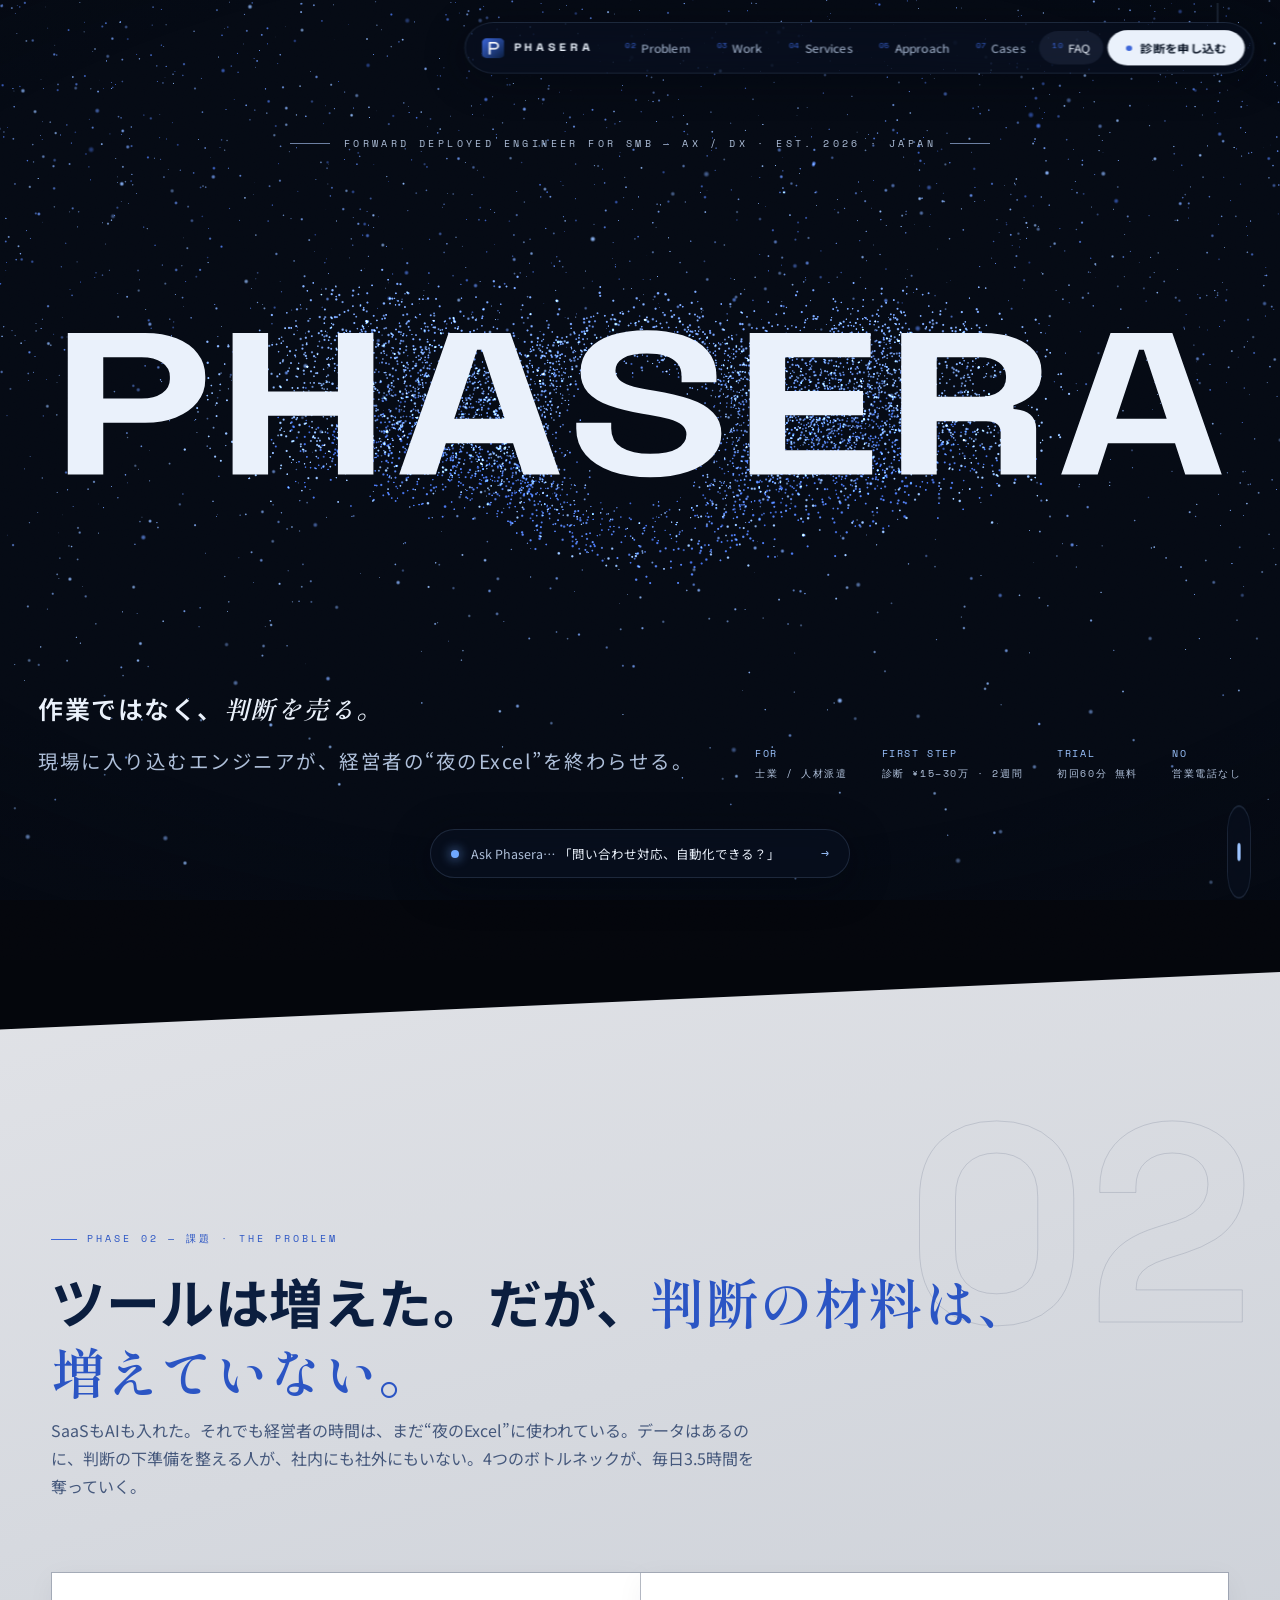
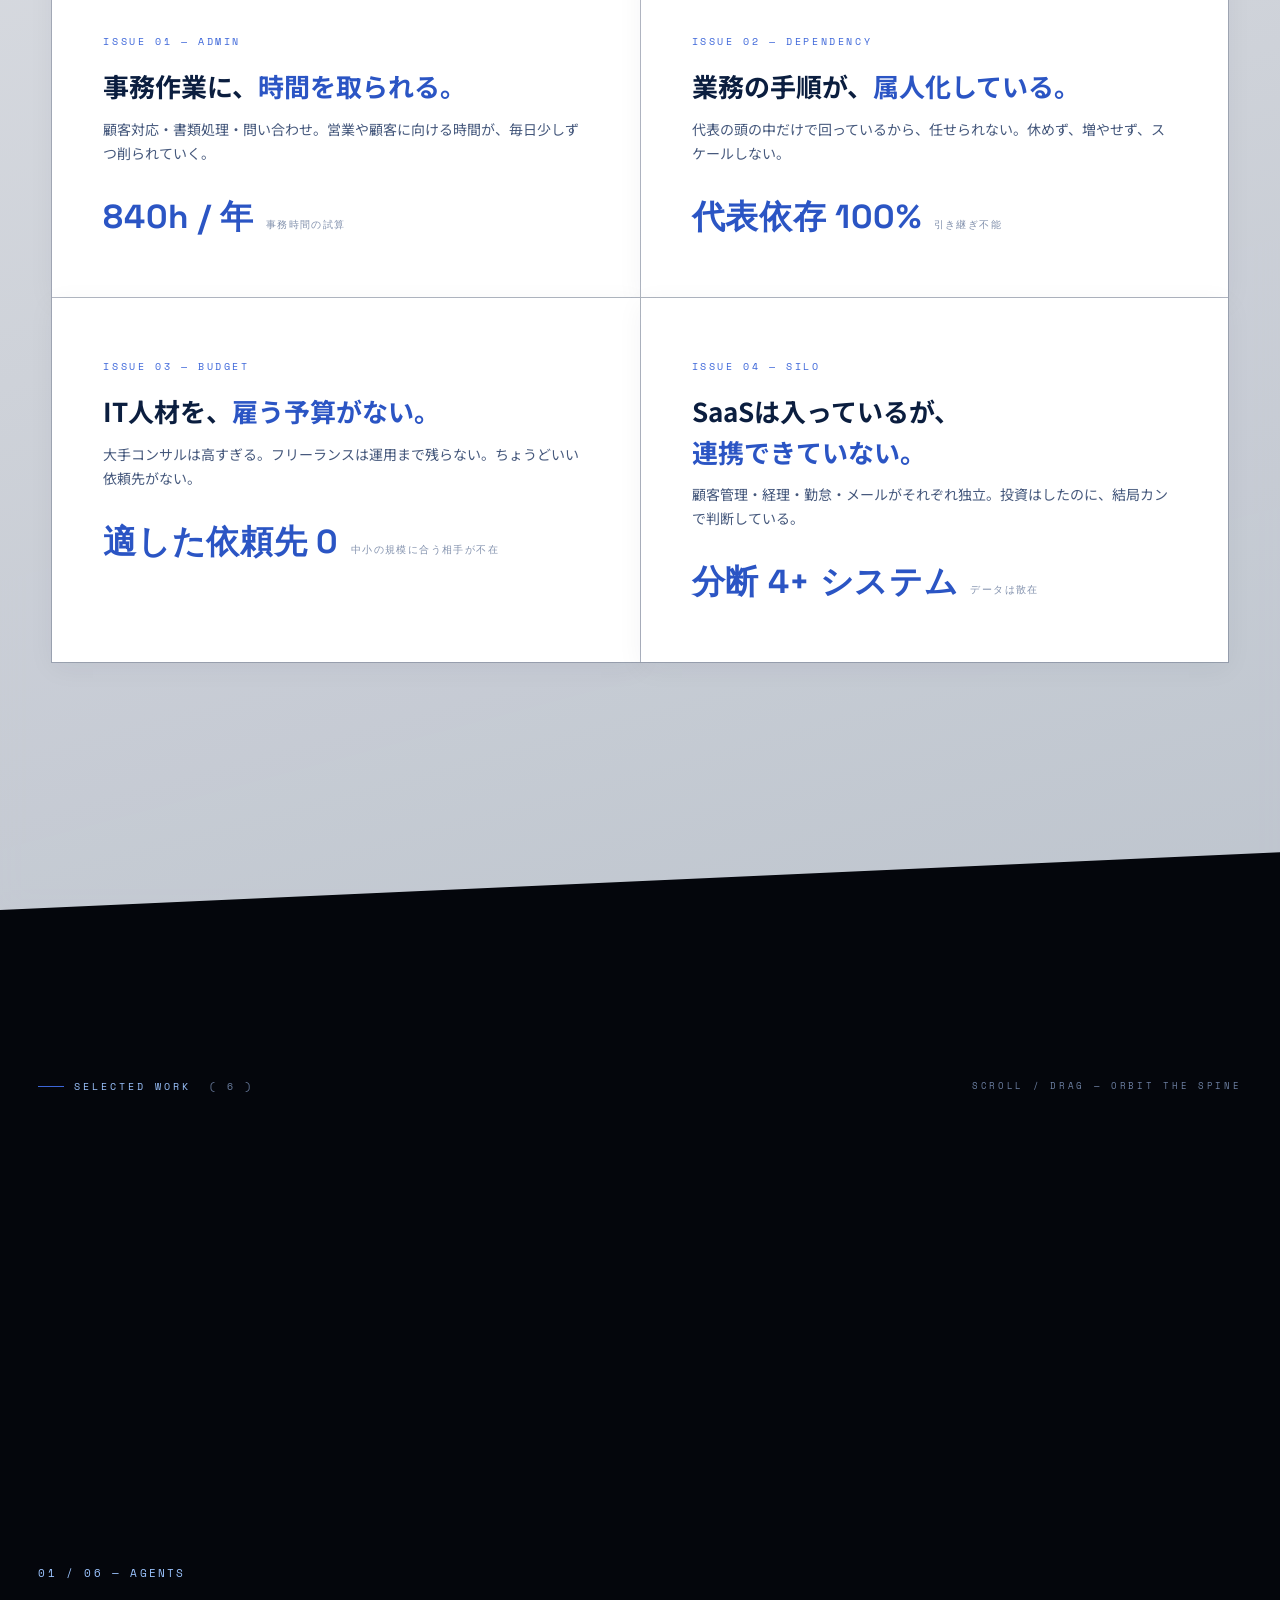
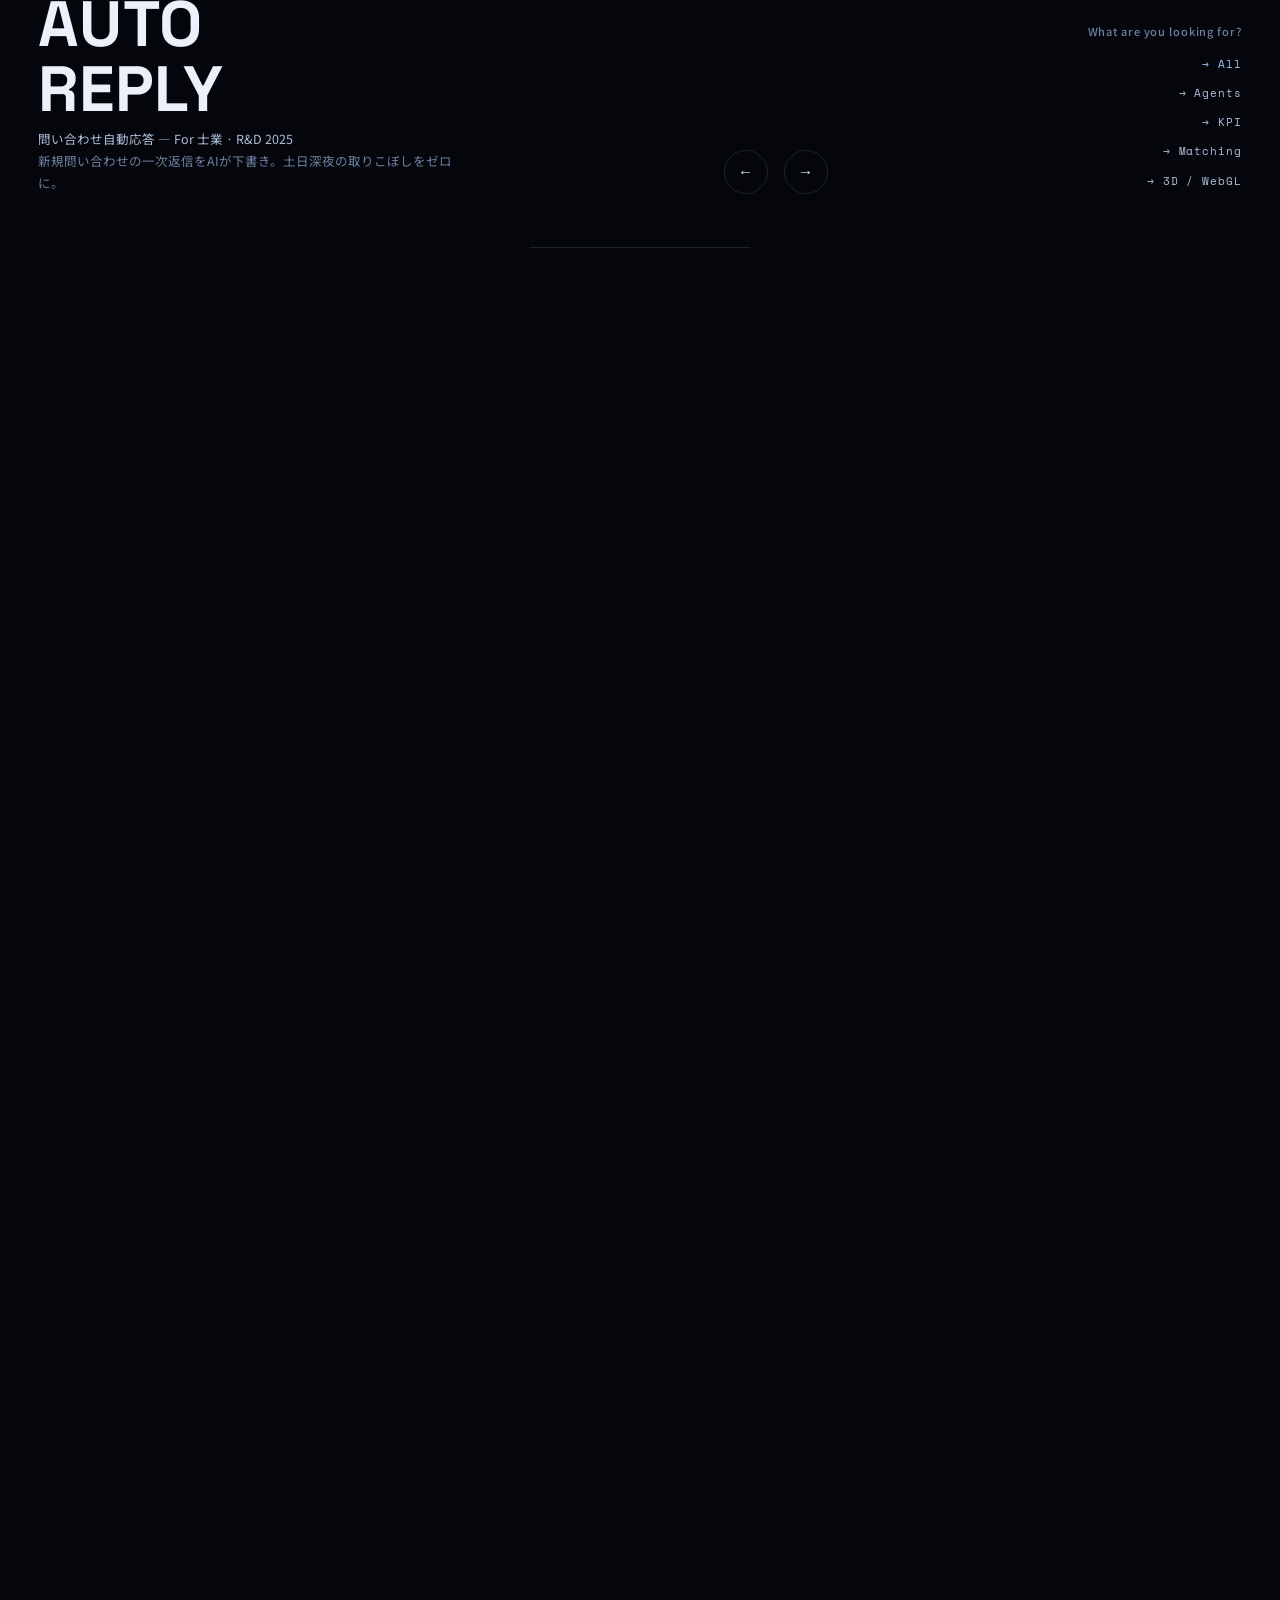
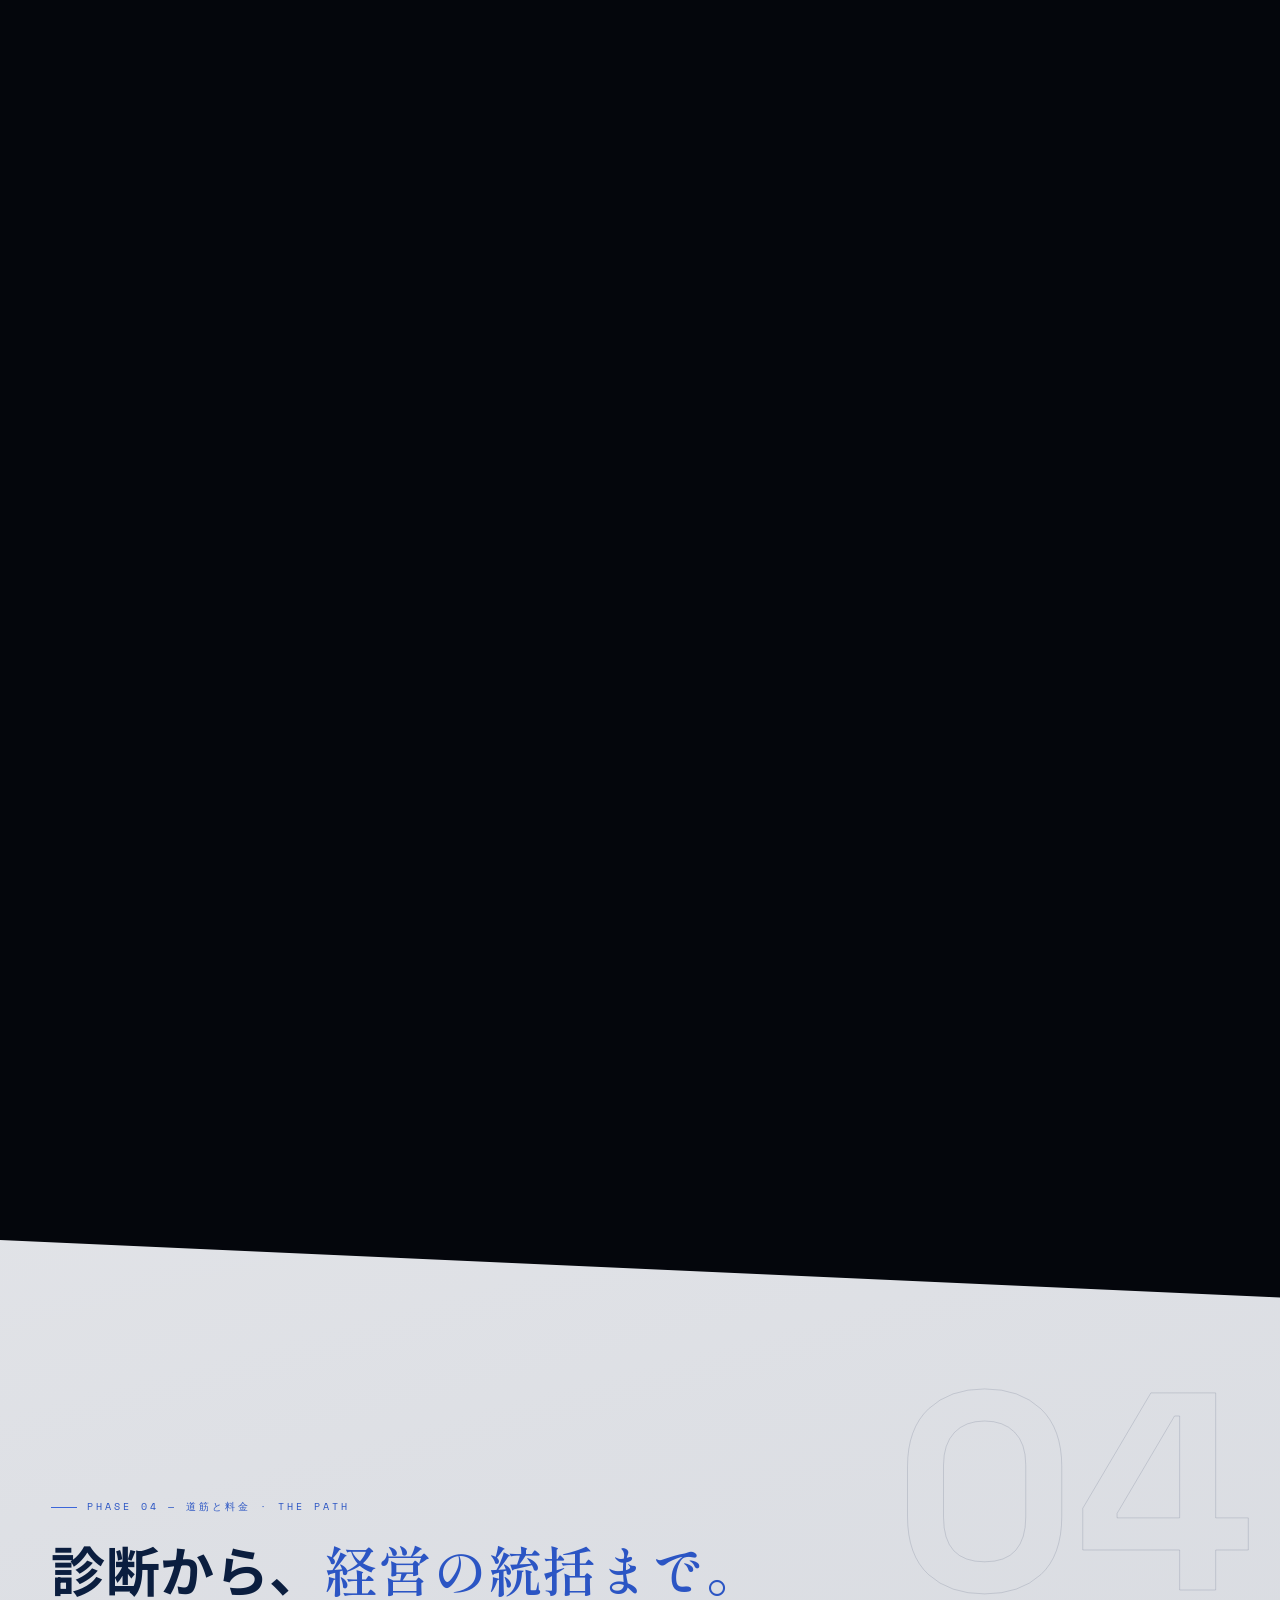
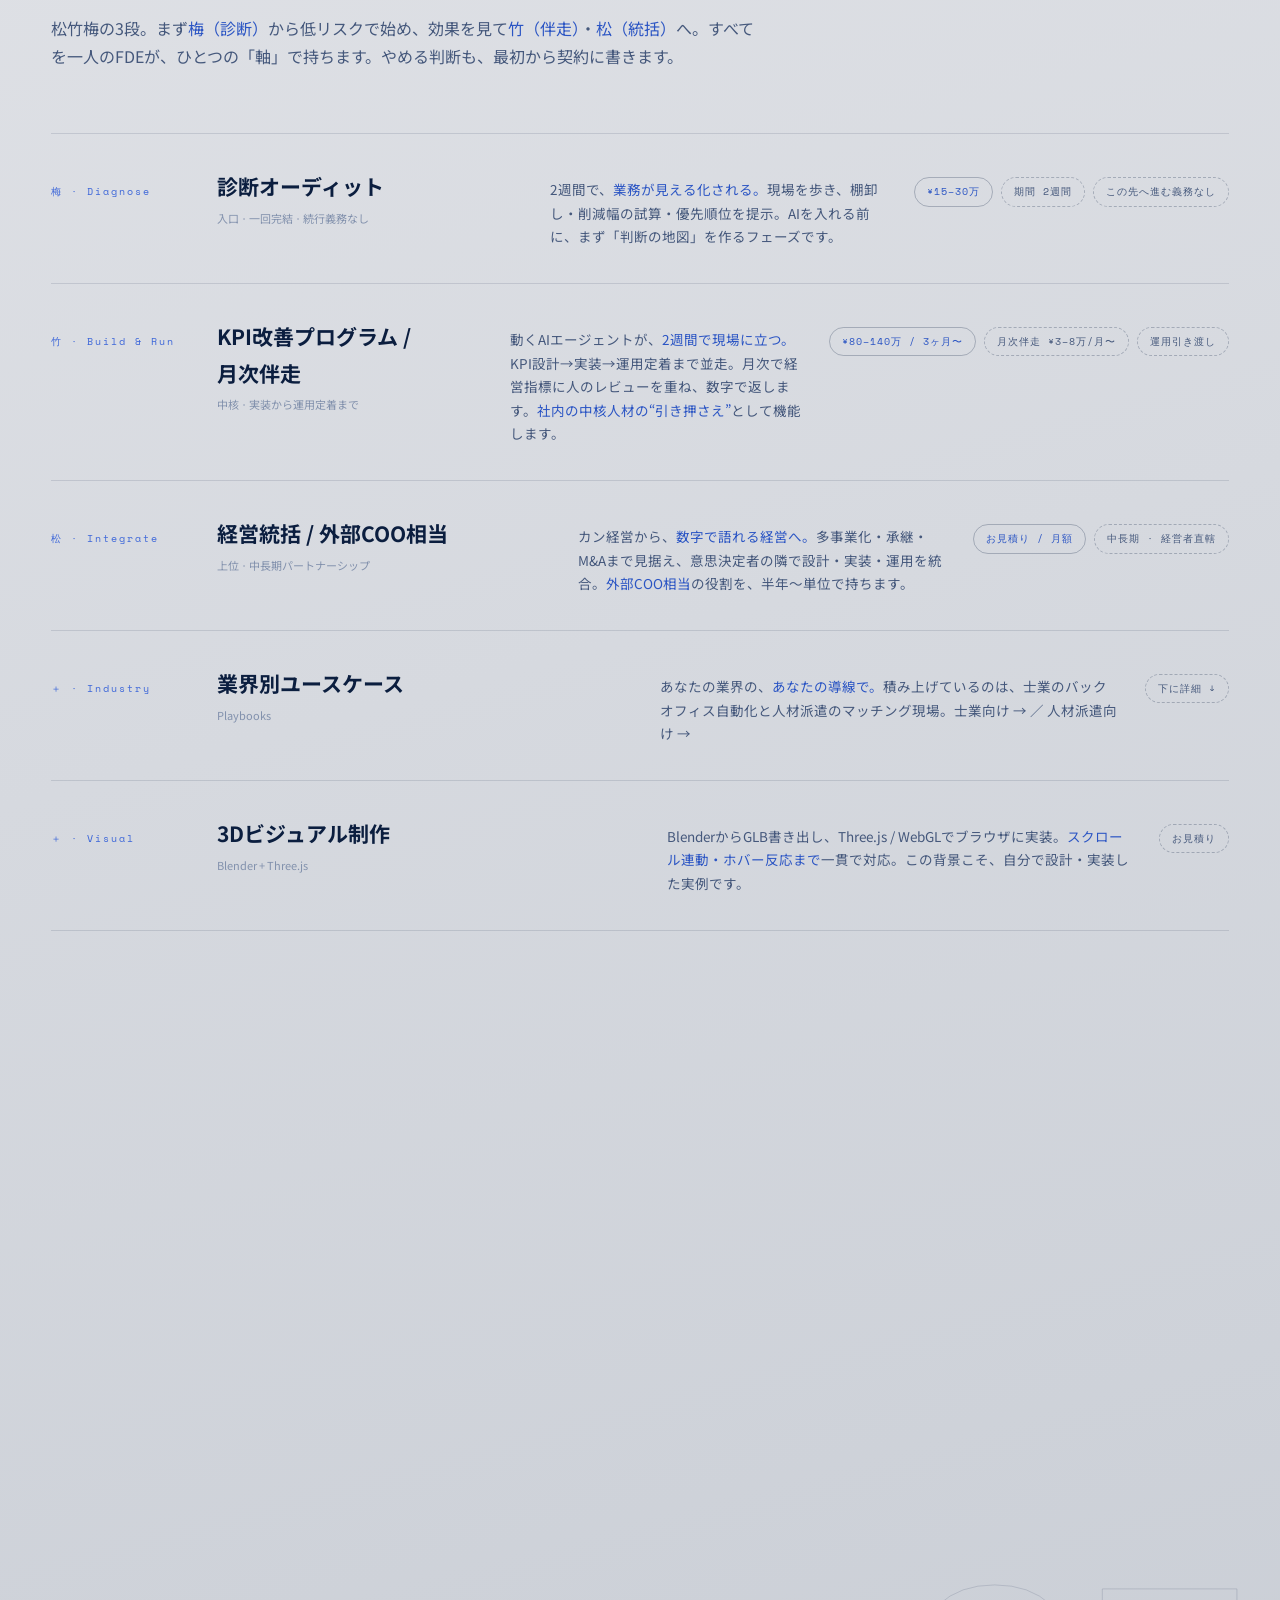
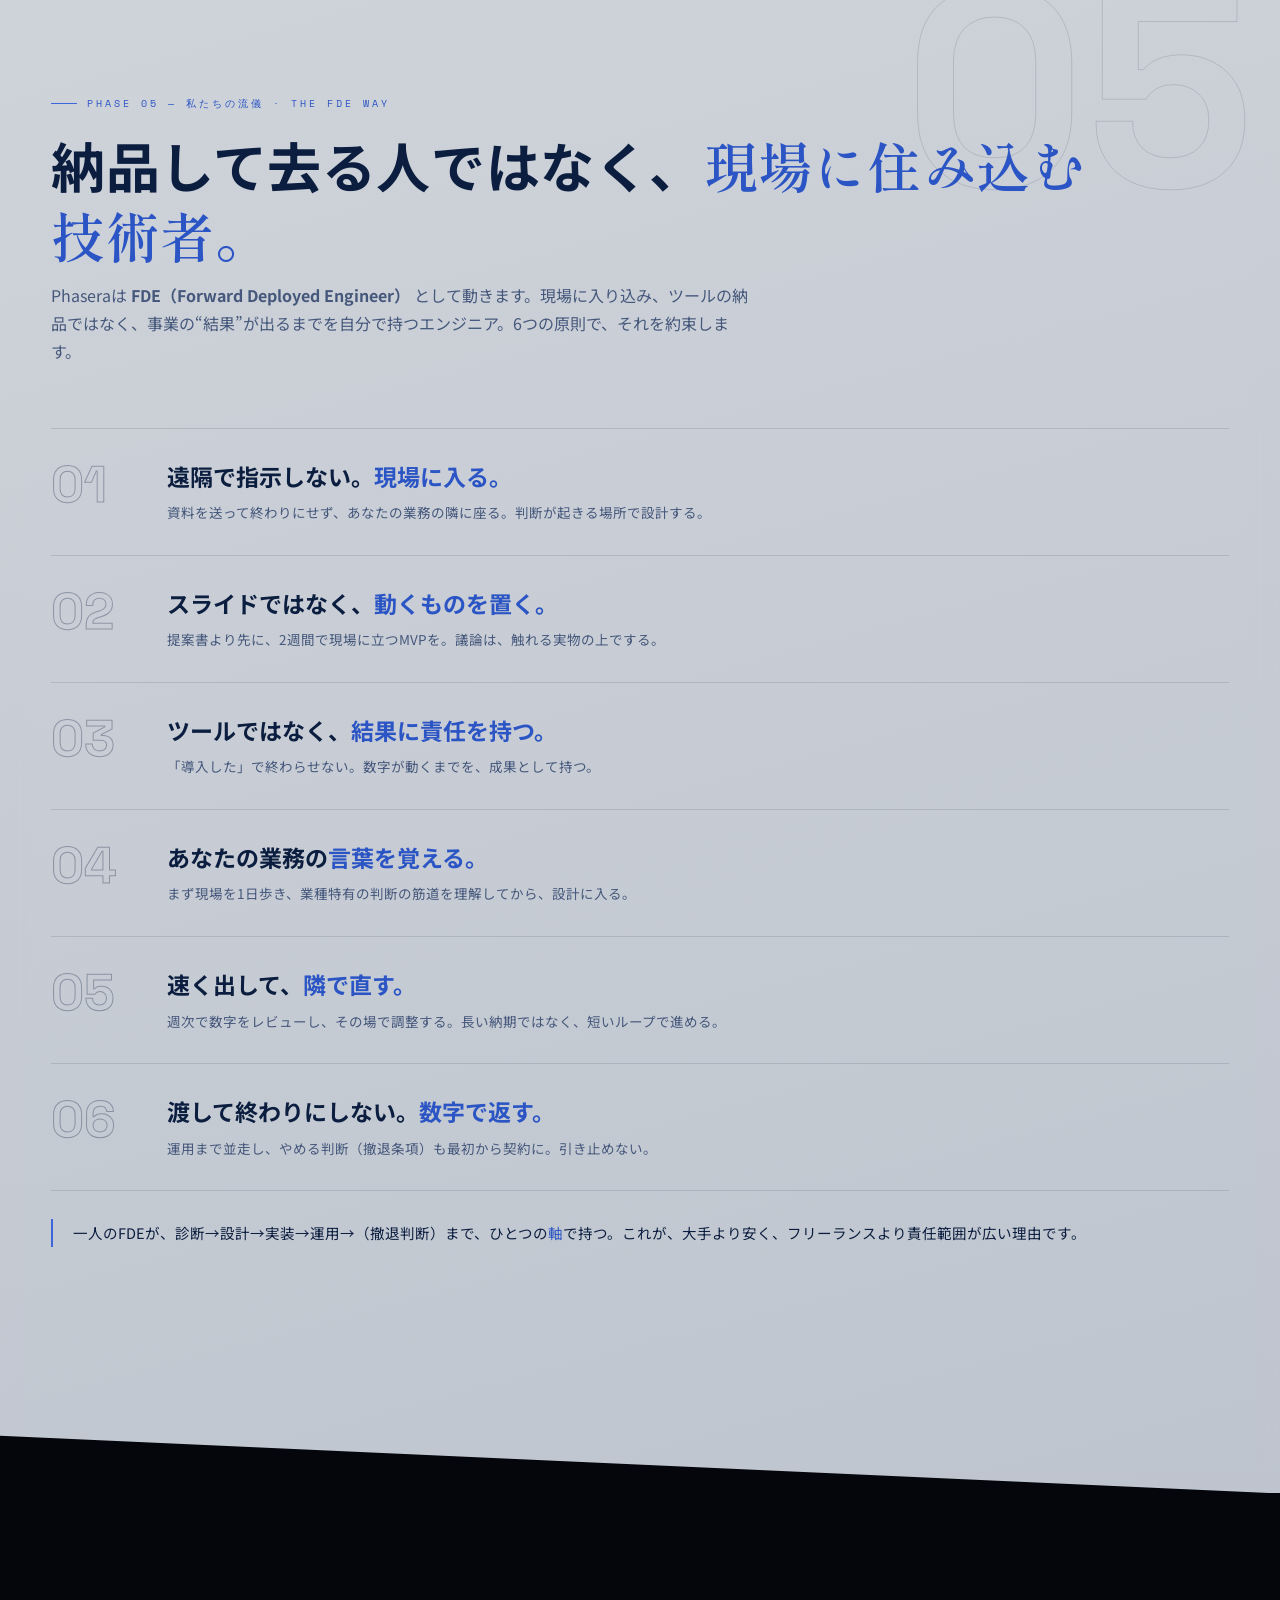
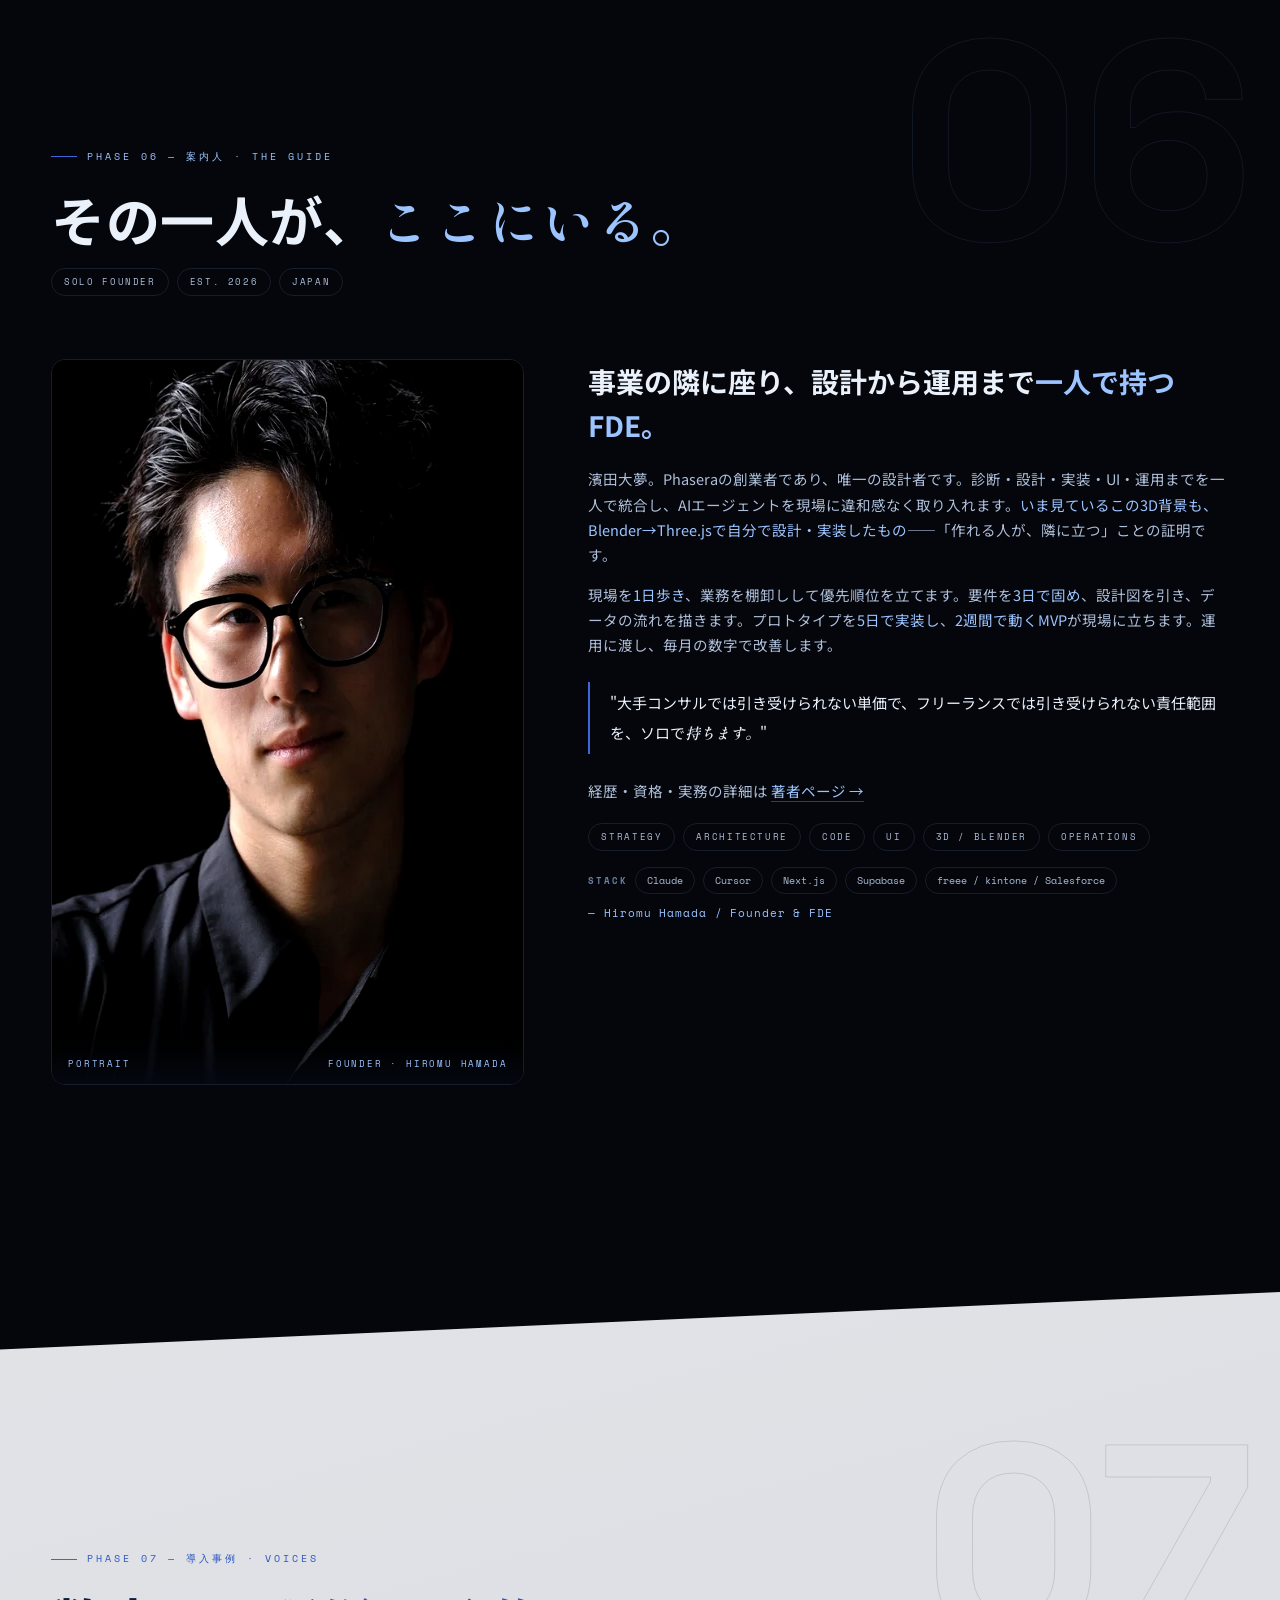
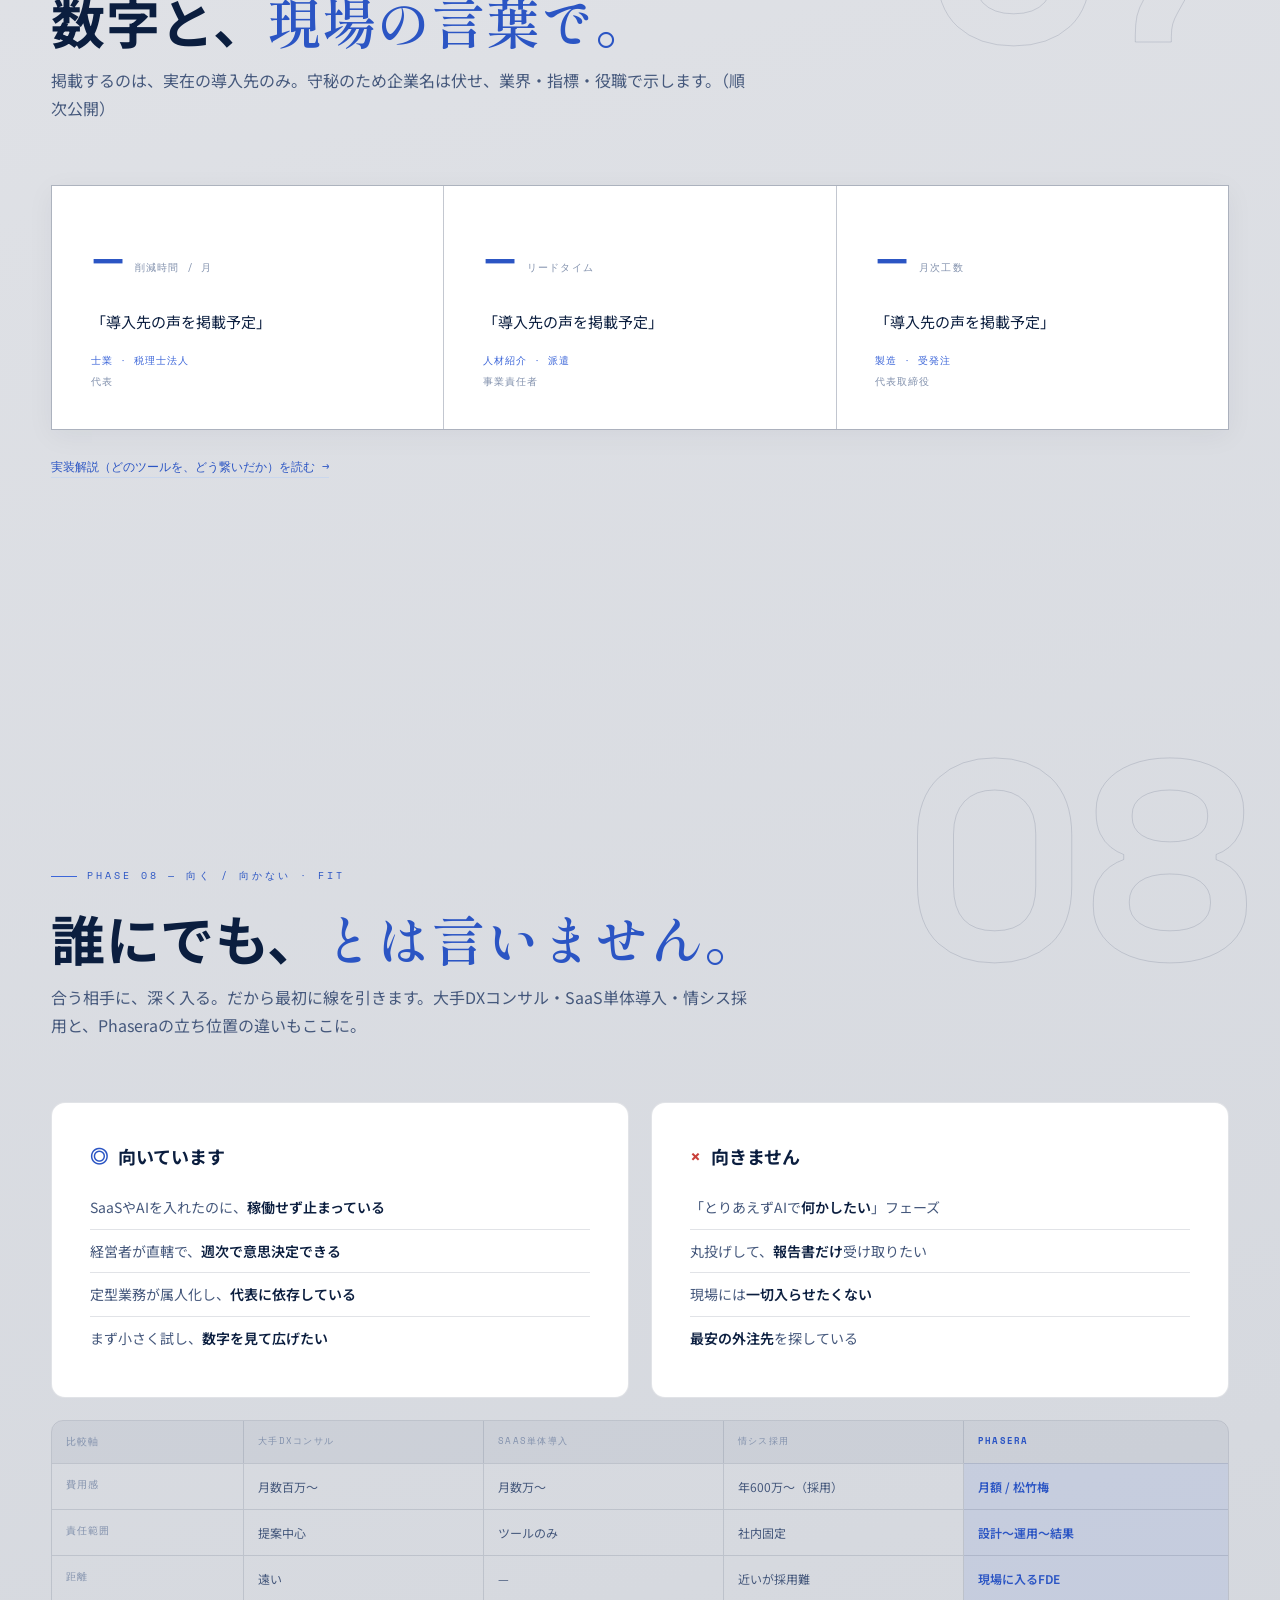
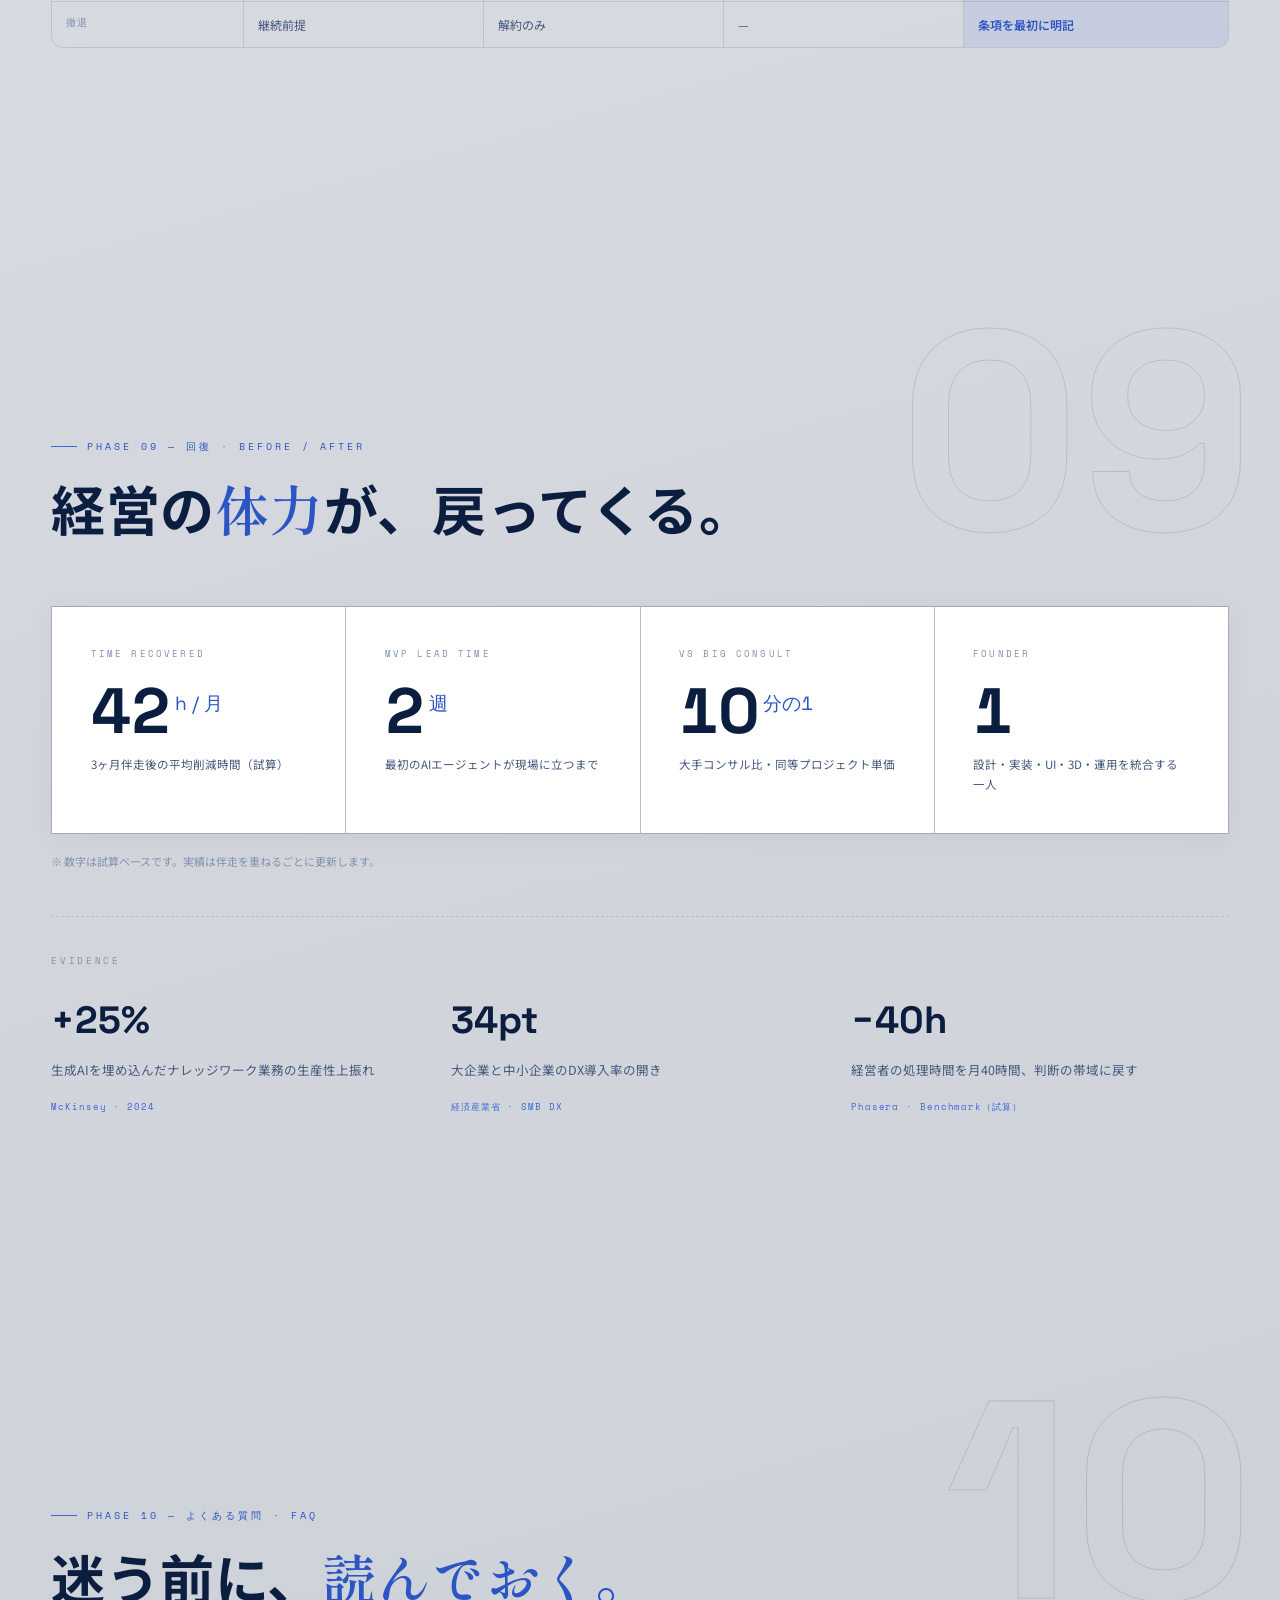
==== commit 814d7592: "Wire founder portrait into guide section and author page - Crop the uploaded portrait to 4:5 (face-c" ====
--- a/index.html
+++ b/index.html
@@ -59,6 +59,7 @@
       "description": "中小企業のバックオフィスにAIエージェントを導入するFDE（Forward Deployed Engineer）。診断・設計・実装・UI・3D・運用までを一人で統合する。",
       "knowsAbout": ["AIエージェント", "バックオフィス自動化", "士業DX", "人材派遣 業務改善", "Three.js", "Blender", "業務設計"],
       "url": "https://phasera.jp/author/hamada/",
+      "image": "https://phasera.jp/assets/photos/hamada-portrait.webp",
       "worksFor": { "@id": "https://phasera.jp/#org" }
     },
     {
@@ -380,7 +381,7 @@
       </div>
       <div class="guide-grid">
         <div class="photo rv" data-rv="60">
-          <div class="photo-ph">PORTRAIT — HIROMU HAMADA</div>
+          <img src="assets/photos/hamada-portrait.webp" alt="濱田大夢 — Phasera Founder / FDE" width="579" height="724" loading="lazy">
           <div class="pmeta"><span>Portrait</span><span>Founder · Hiromu Hamada</span></div>
         </div>
         <div class="gbody rv" data-rv="120">
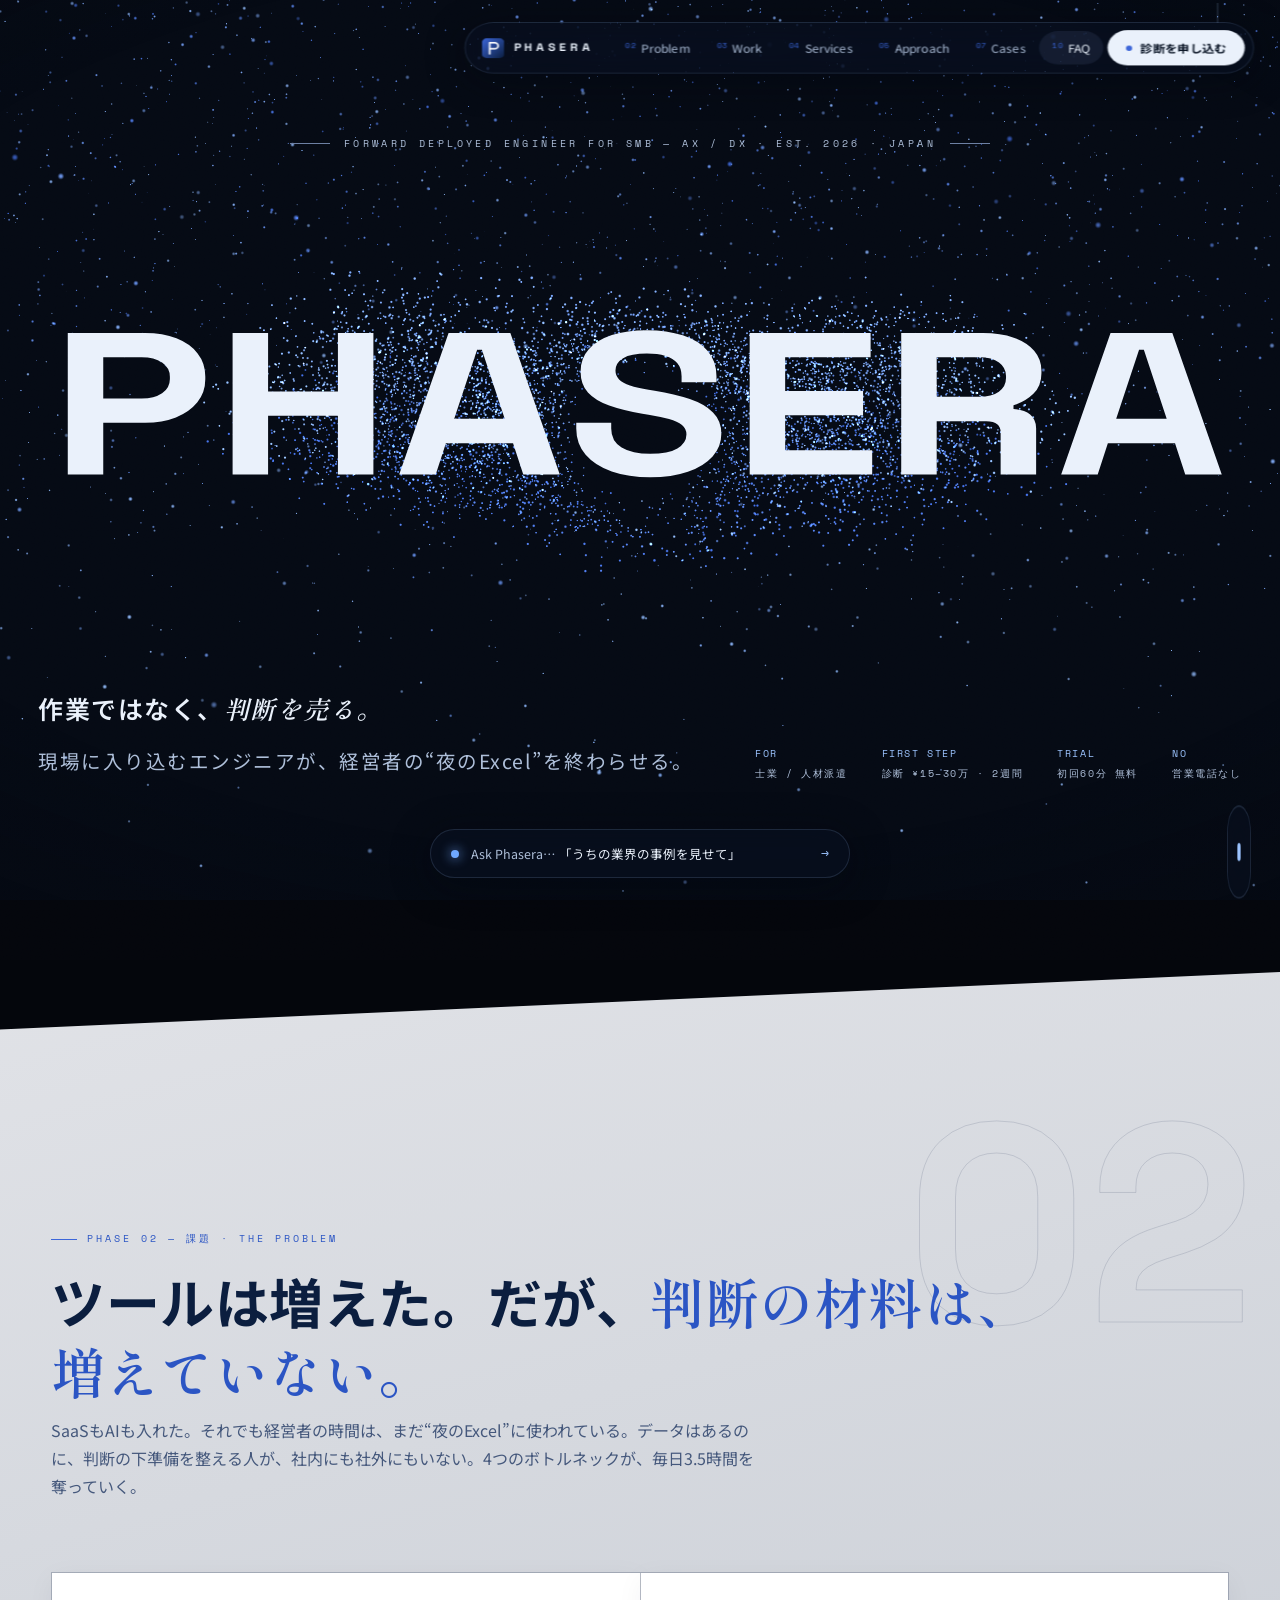
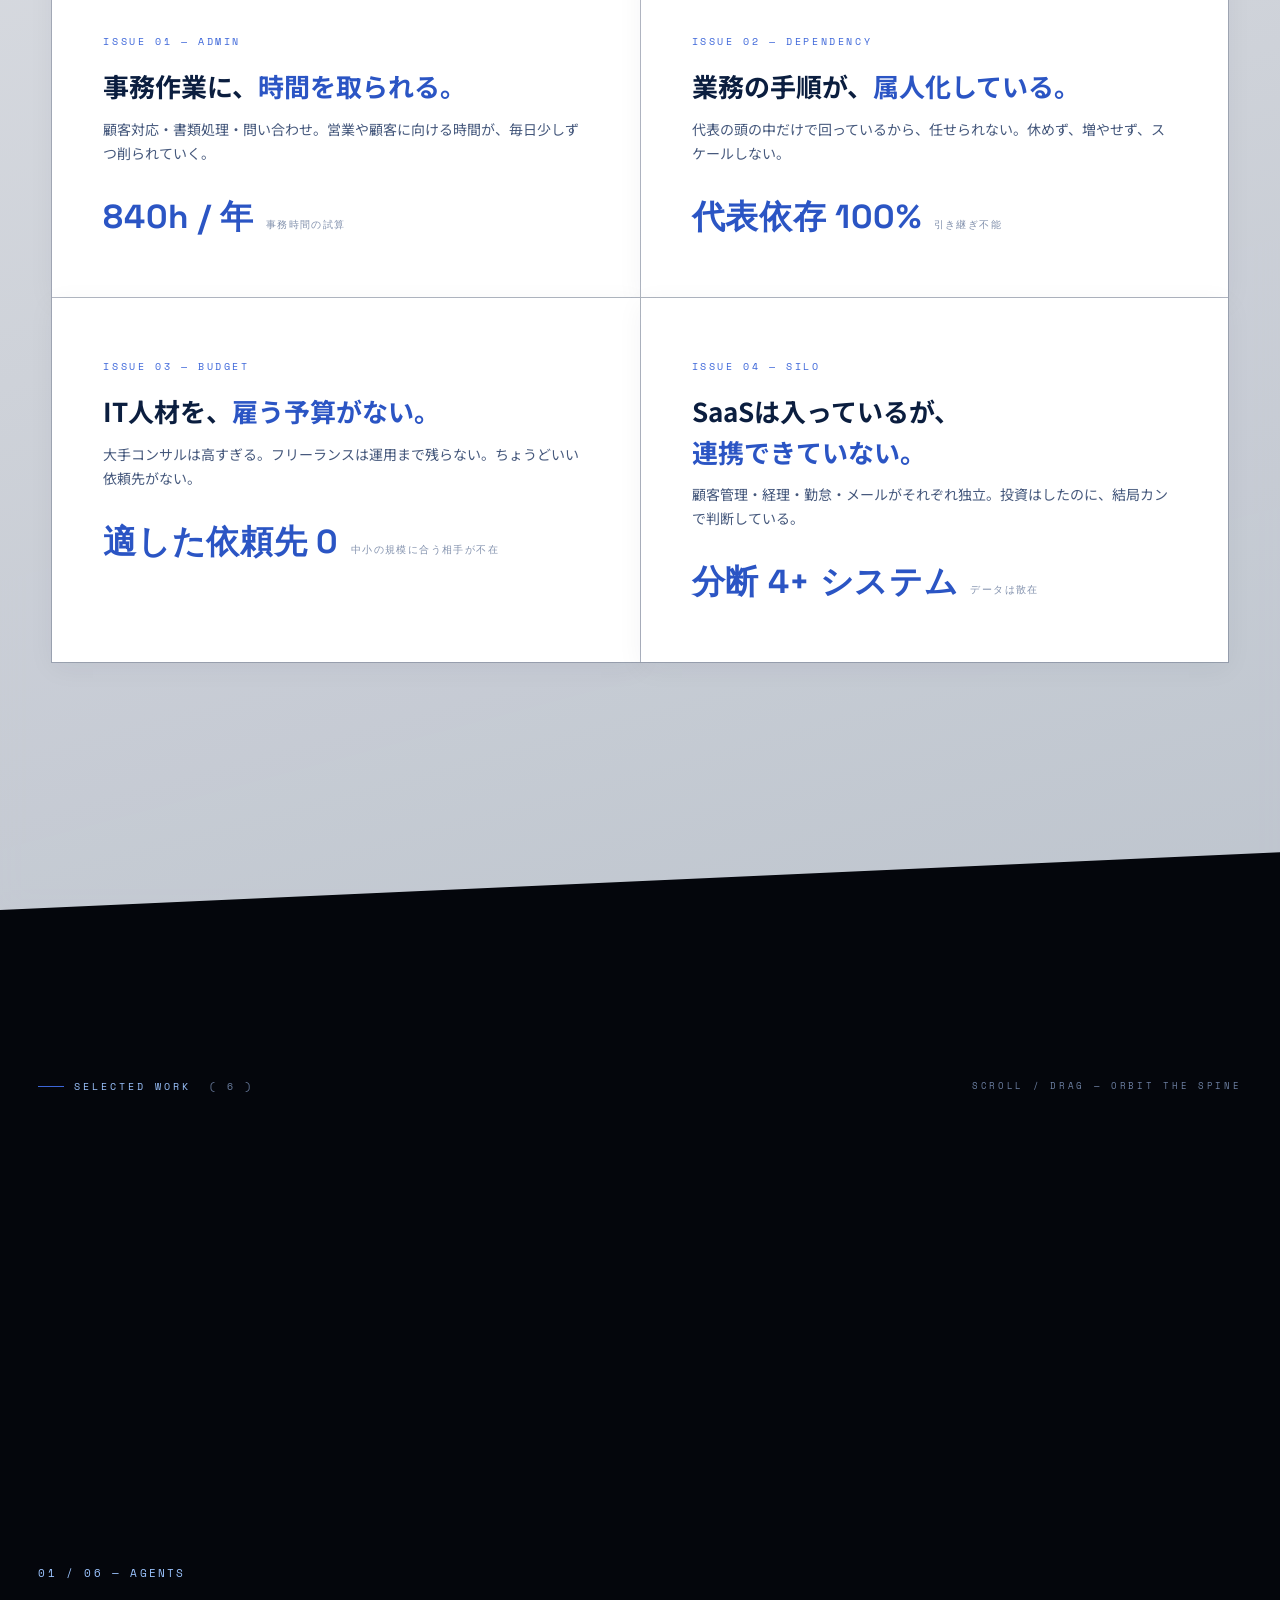
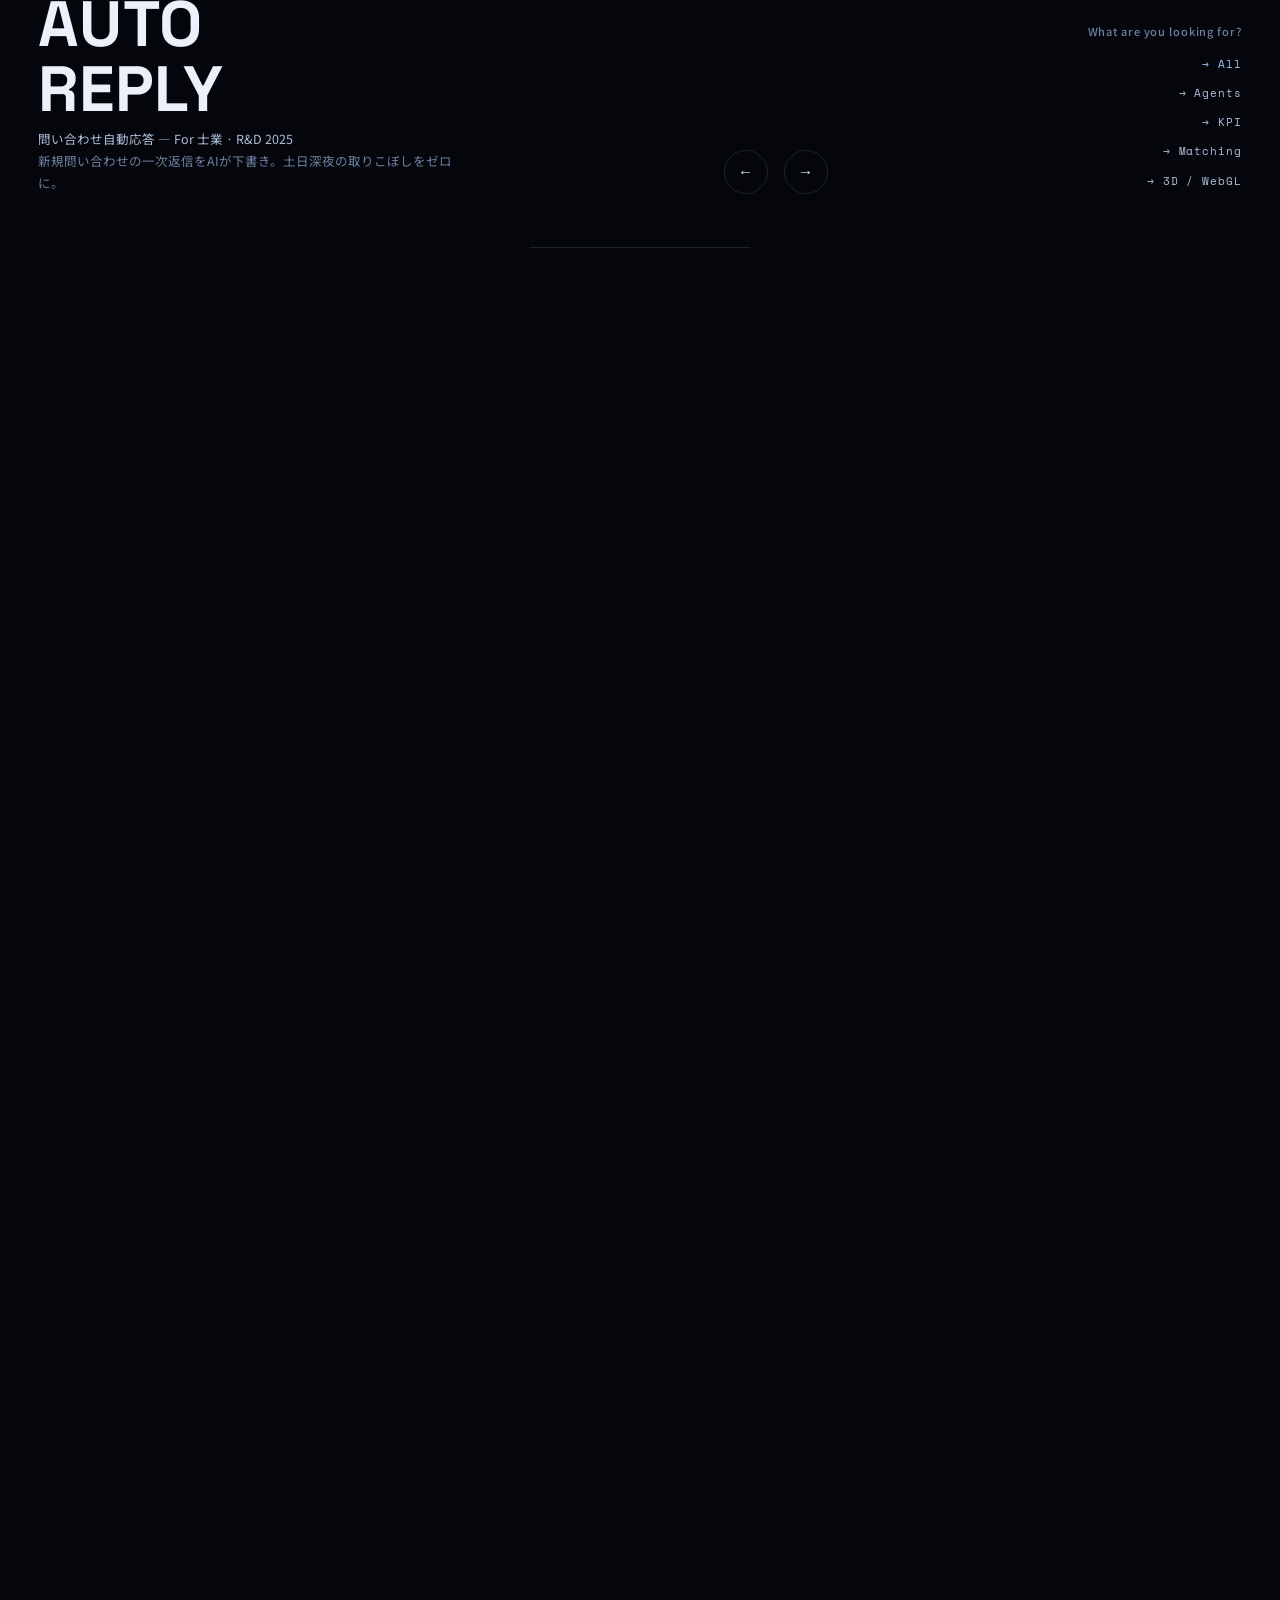
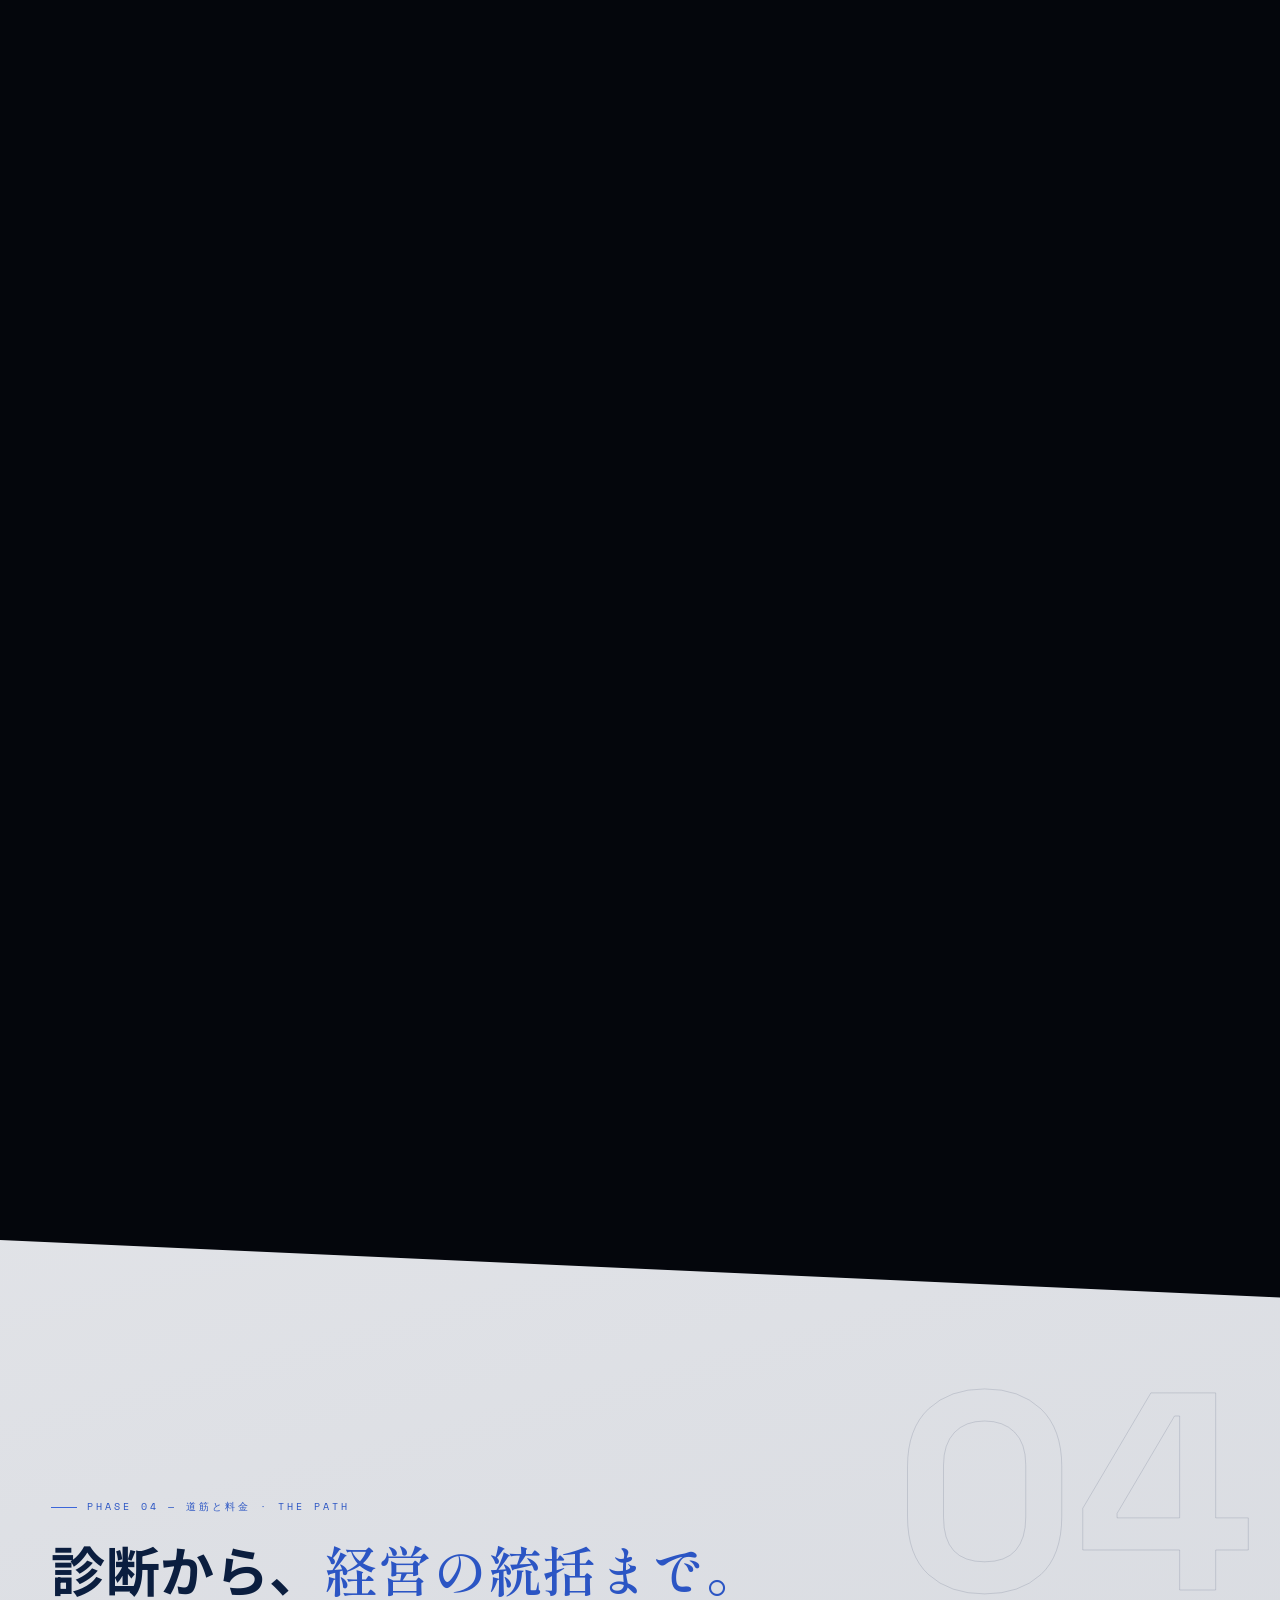
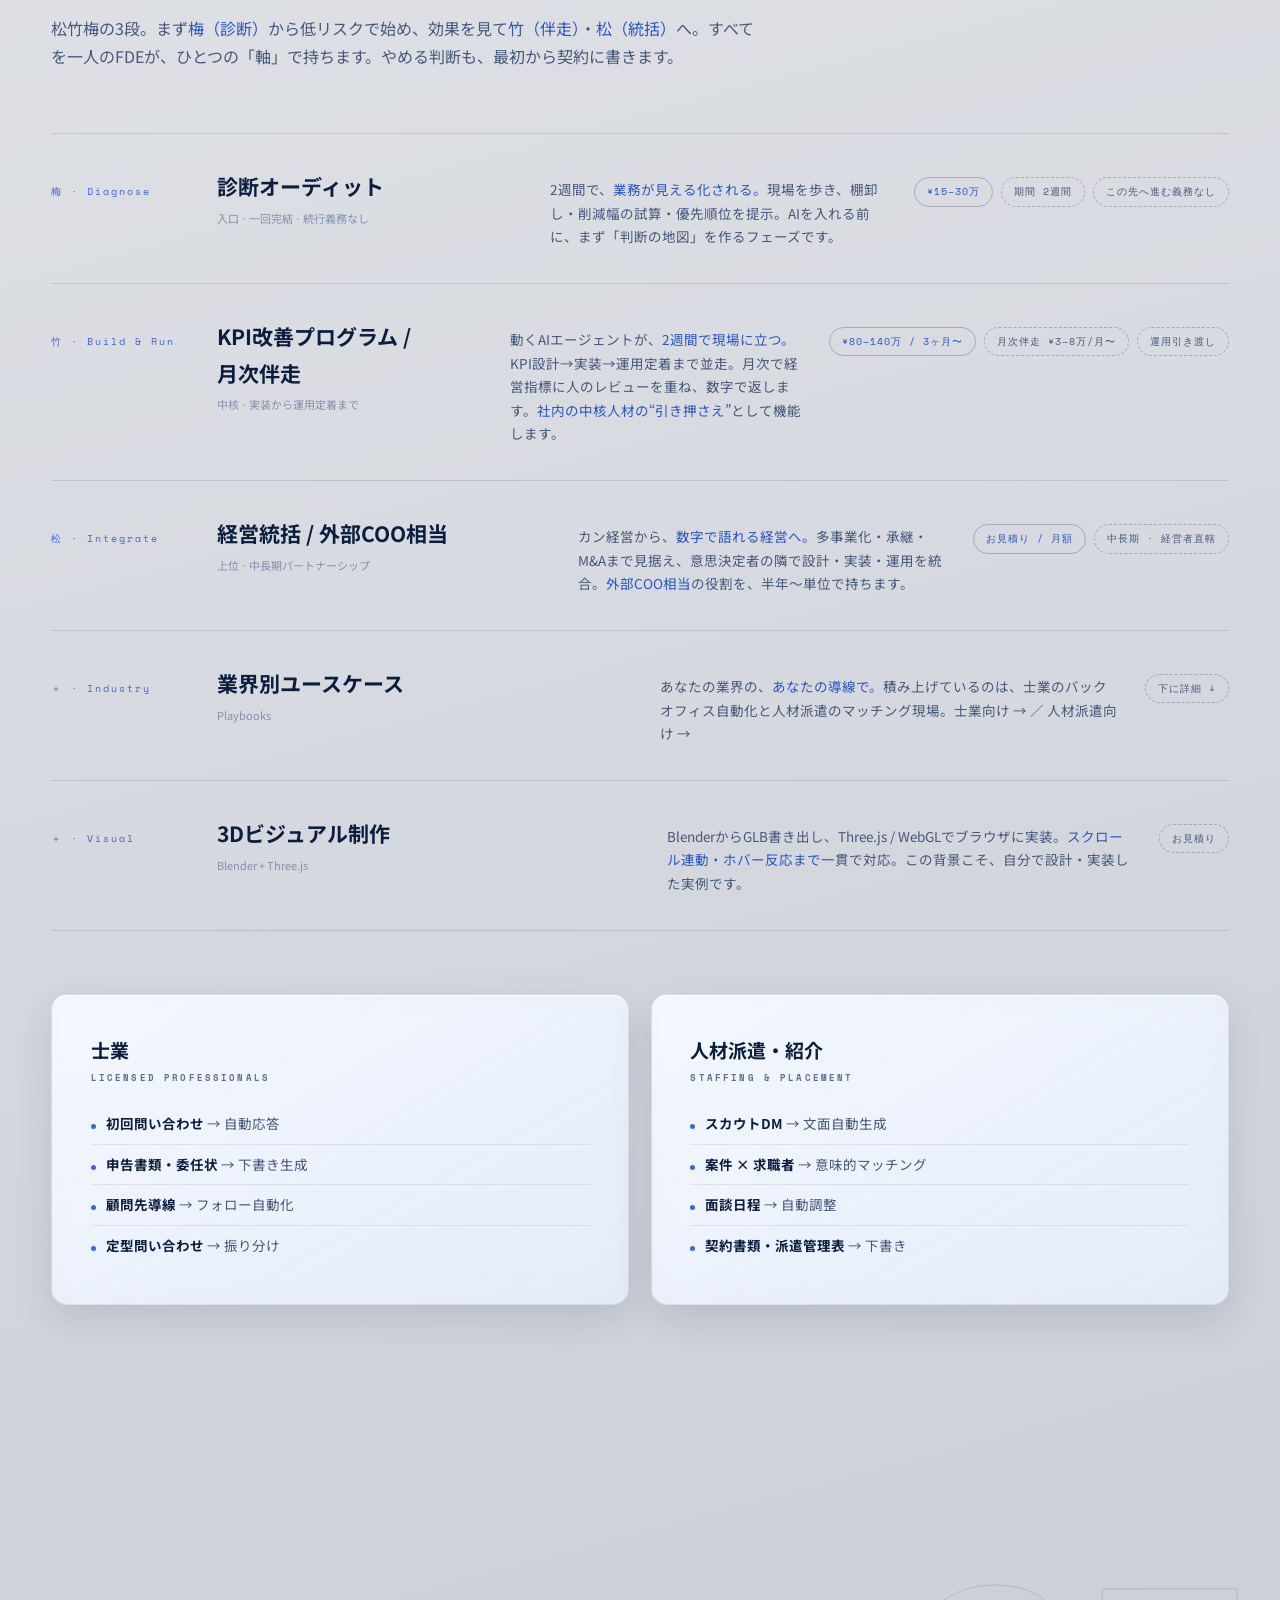
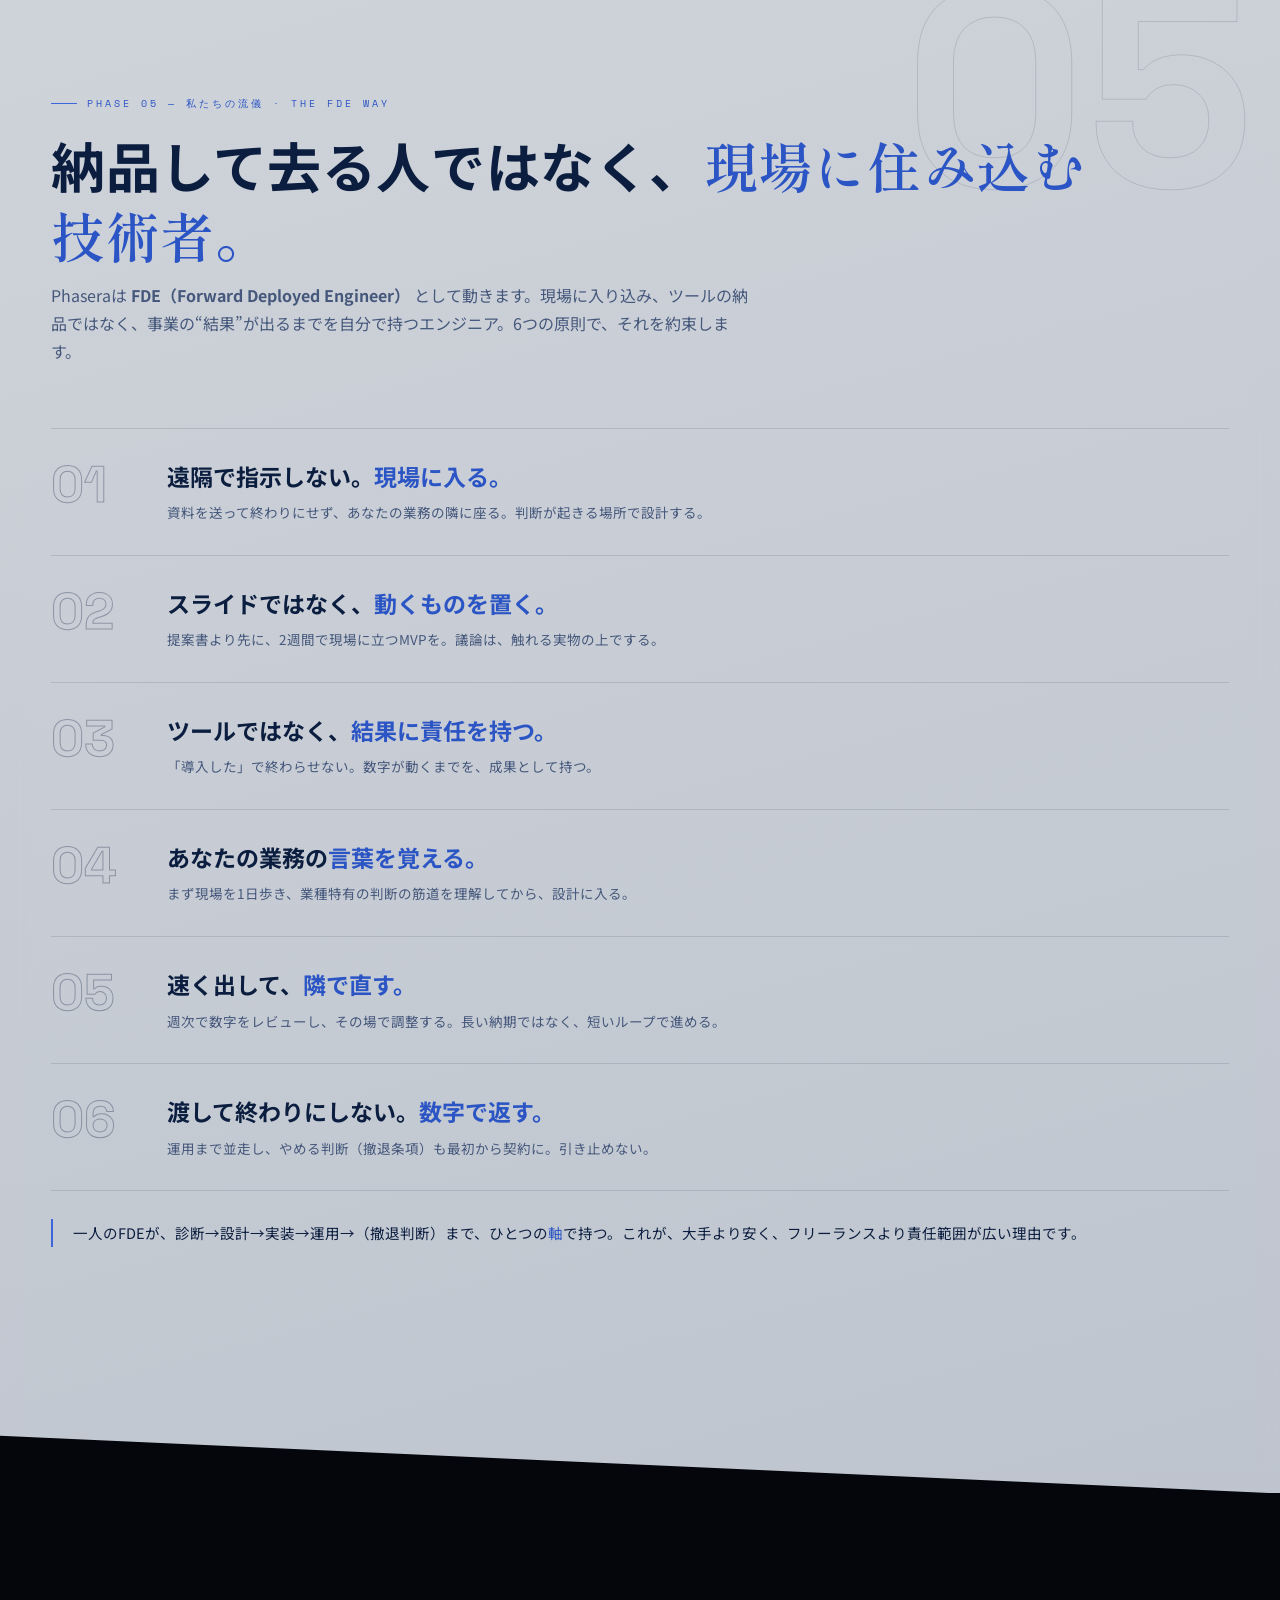
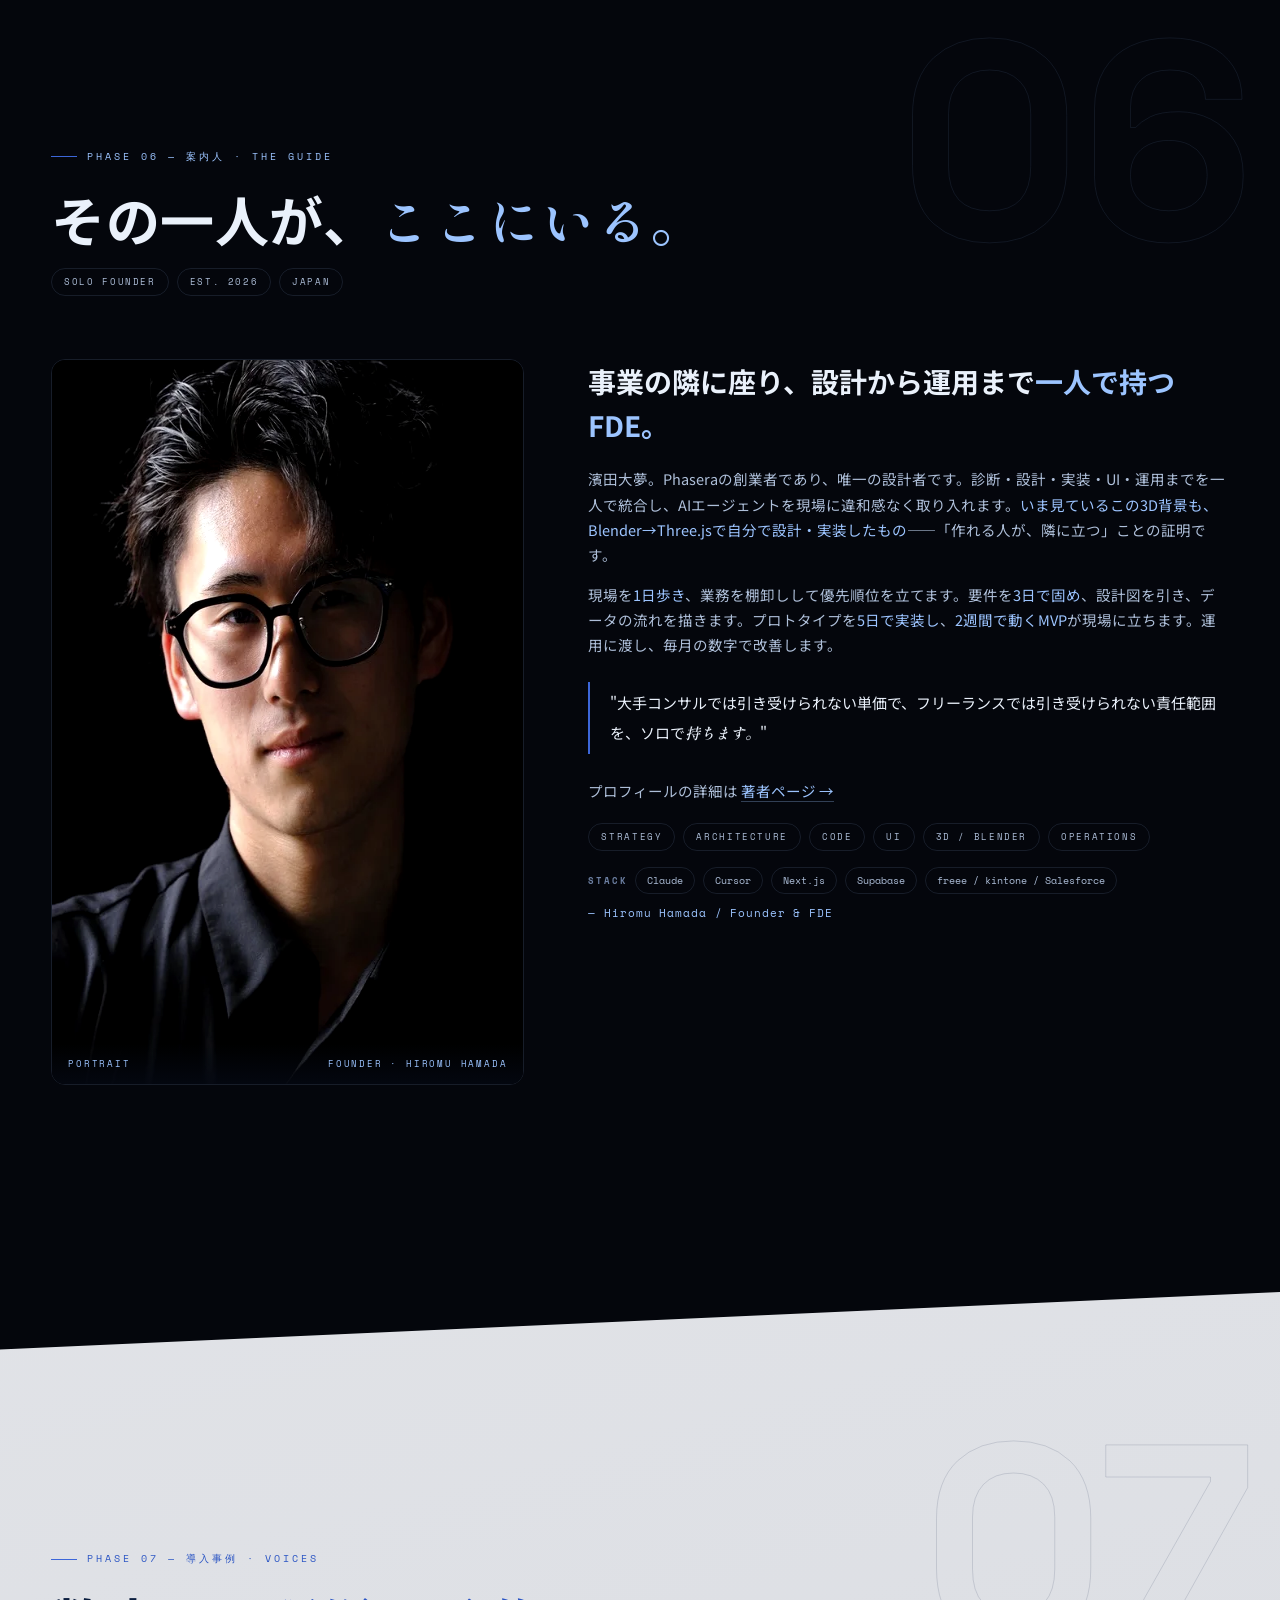
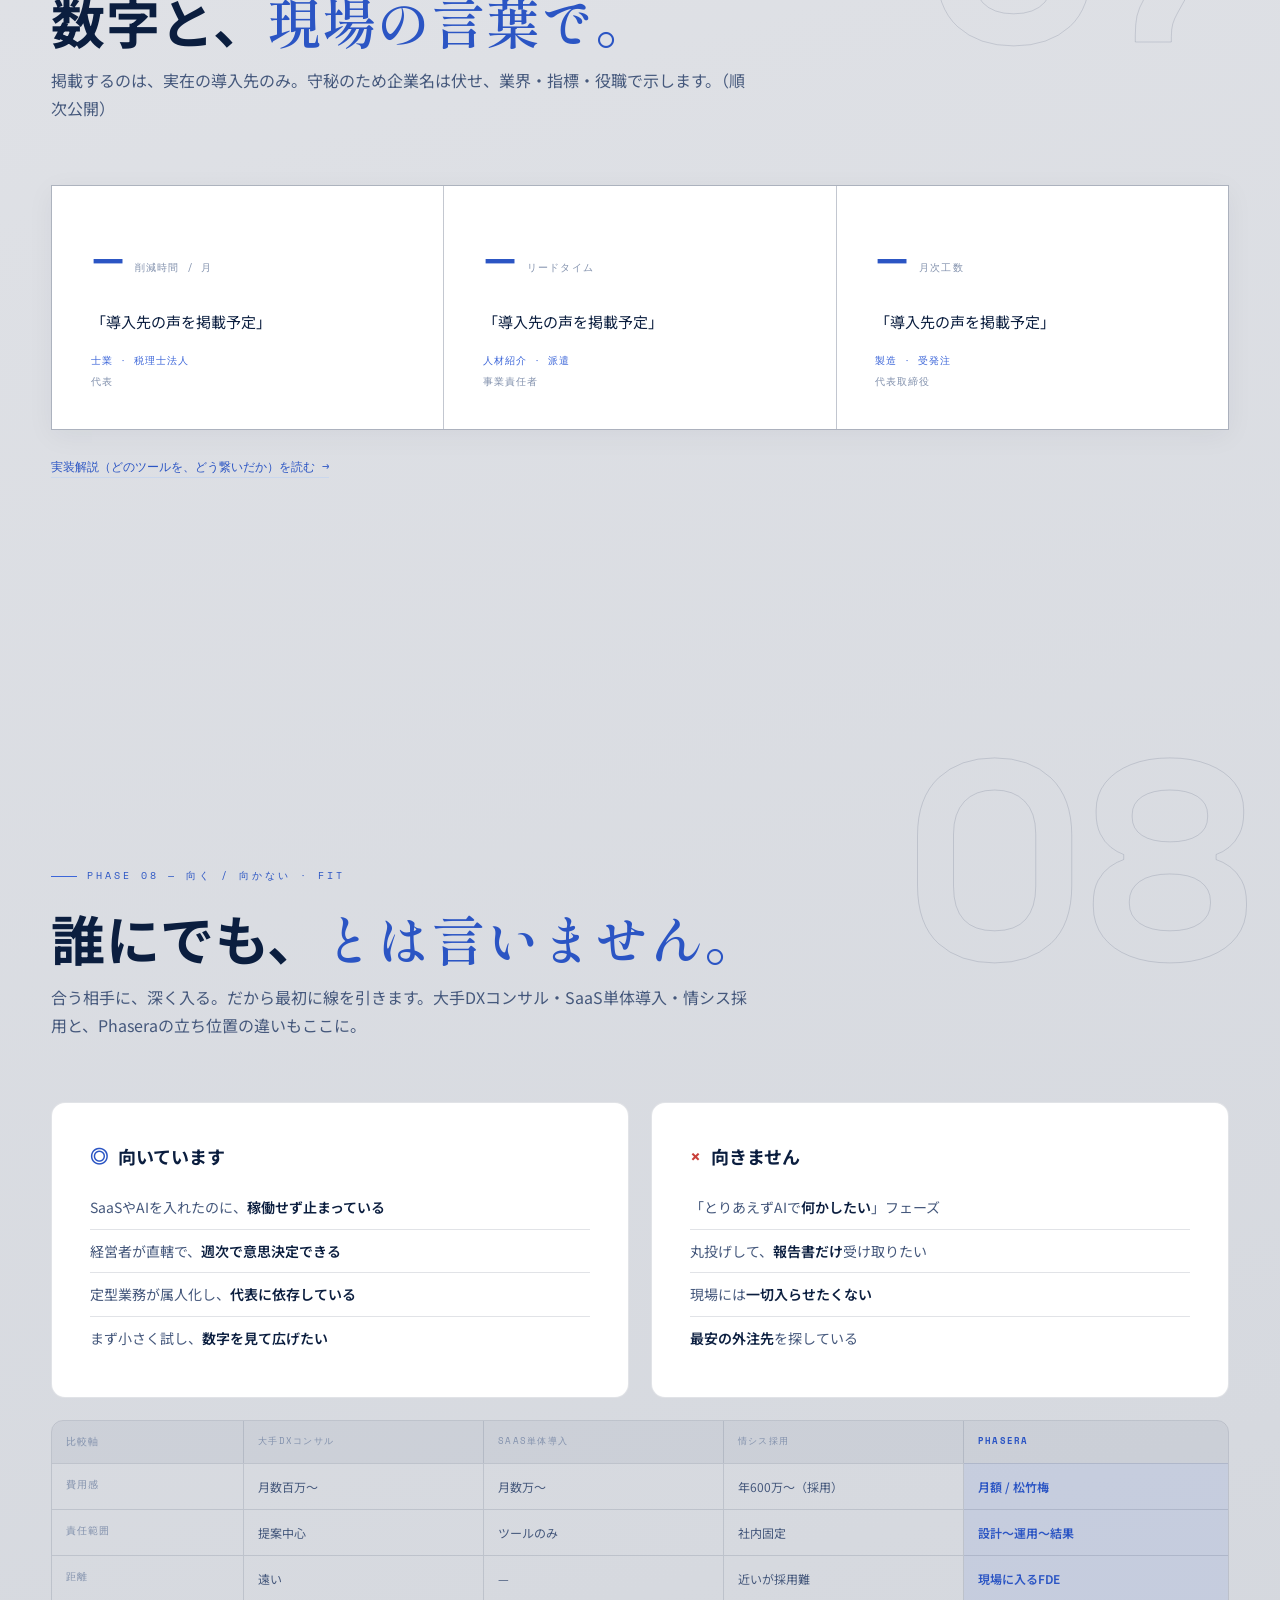
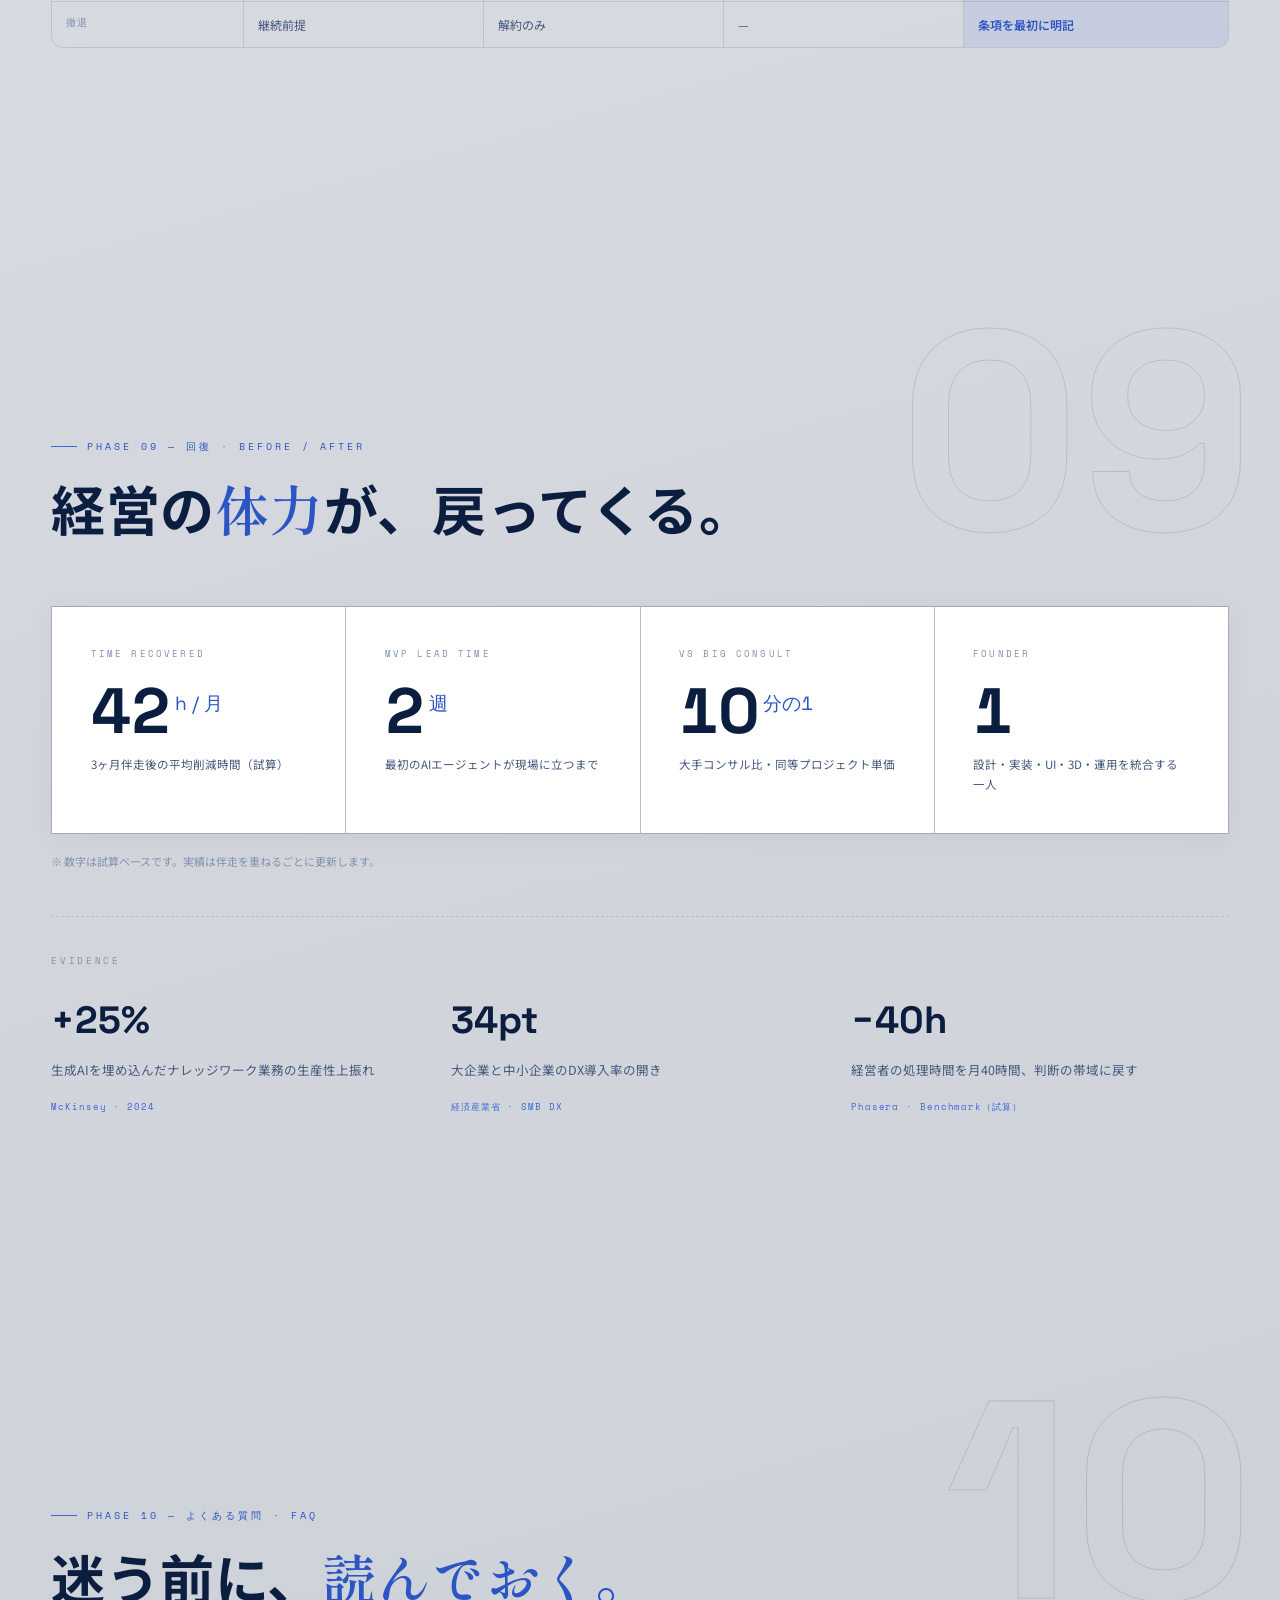
==== commit 731afa58: "Author/guide: drop the credentials-pending framing, lead with built work No career history exists to" ====
--- a/index.html
+++ b/index.html
@@ -389,8 +389,7 @@
           <p>濱田大夢。Phaseraの創業者であり、唯一の設計者です。診断・設計・実装・UI・運用までを一人で統合し、AIエージェントを現場に違和感なく取り入れます。<em>いま見ているこの3D背景も、Blender→Three.jsで自分で設計・実装したもの</em>——「作れる人が、隣に立つ」ことの証明です。</p>
           <p>現場を<em>1日歩き</em>、業務を棚卸しして優先順位を立てます。要件を<em>3日で固め</em>、設計図を引き、データの流れを描きます。プロトタイプを<em>5日で実装し</em>、<em>2週間で動くMVP</em>が現場に立ちます。運用に渡し、毎月の数字で改善します。</p>
           <div class="quote">"大手コンサルでは引き受けられない単価で、フリーランスでは引き受けられない責任範囲を、ソロで<em>持ちます。</em>"</div>
-          <!-- TODO: 実データ差し込み — 経歴・資格・受賞・実務年数（本人提供後にここへ） -->
-          <p class="cred-note">経歴・資格・実務の詳細は <a href="author/hamada/">著者ページ →</a></p>
+          <p class="cred-note">プロフィールの詳細は <a href="author/hamada/">著者ページ →</a></p>
           <div class="credits">
             <span>Strategy</span><span>Architecture</span><span>Code</span><span>UI</span><span>3D / Blender</span><span>Operations</span>
           </div>
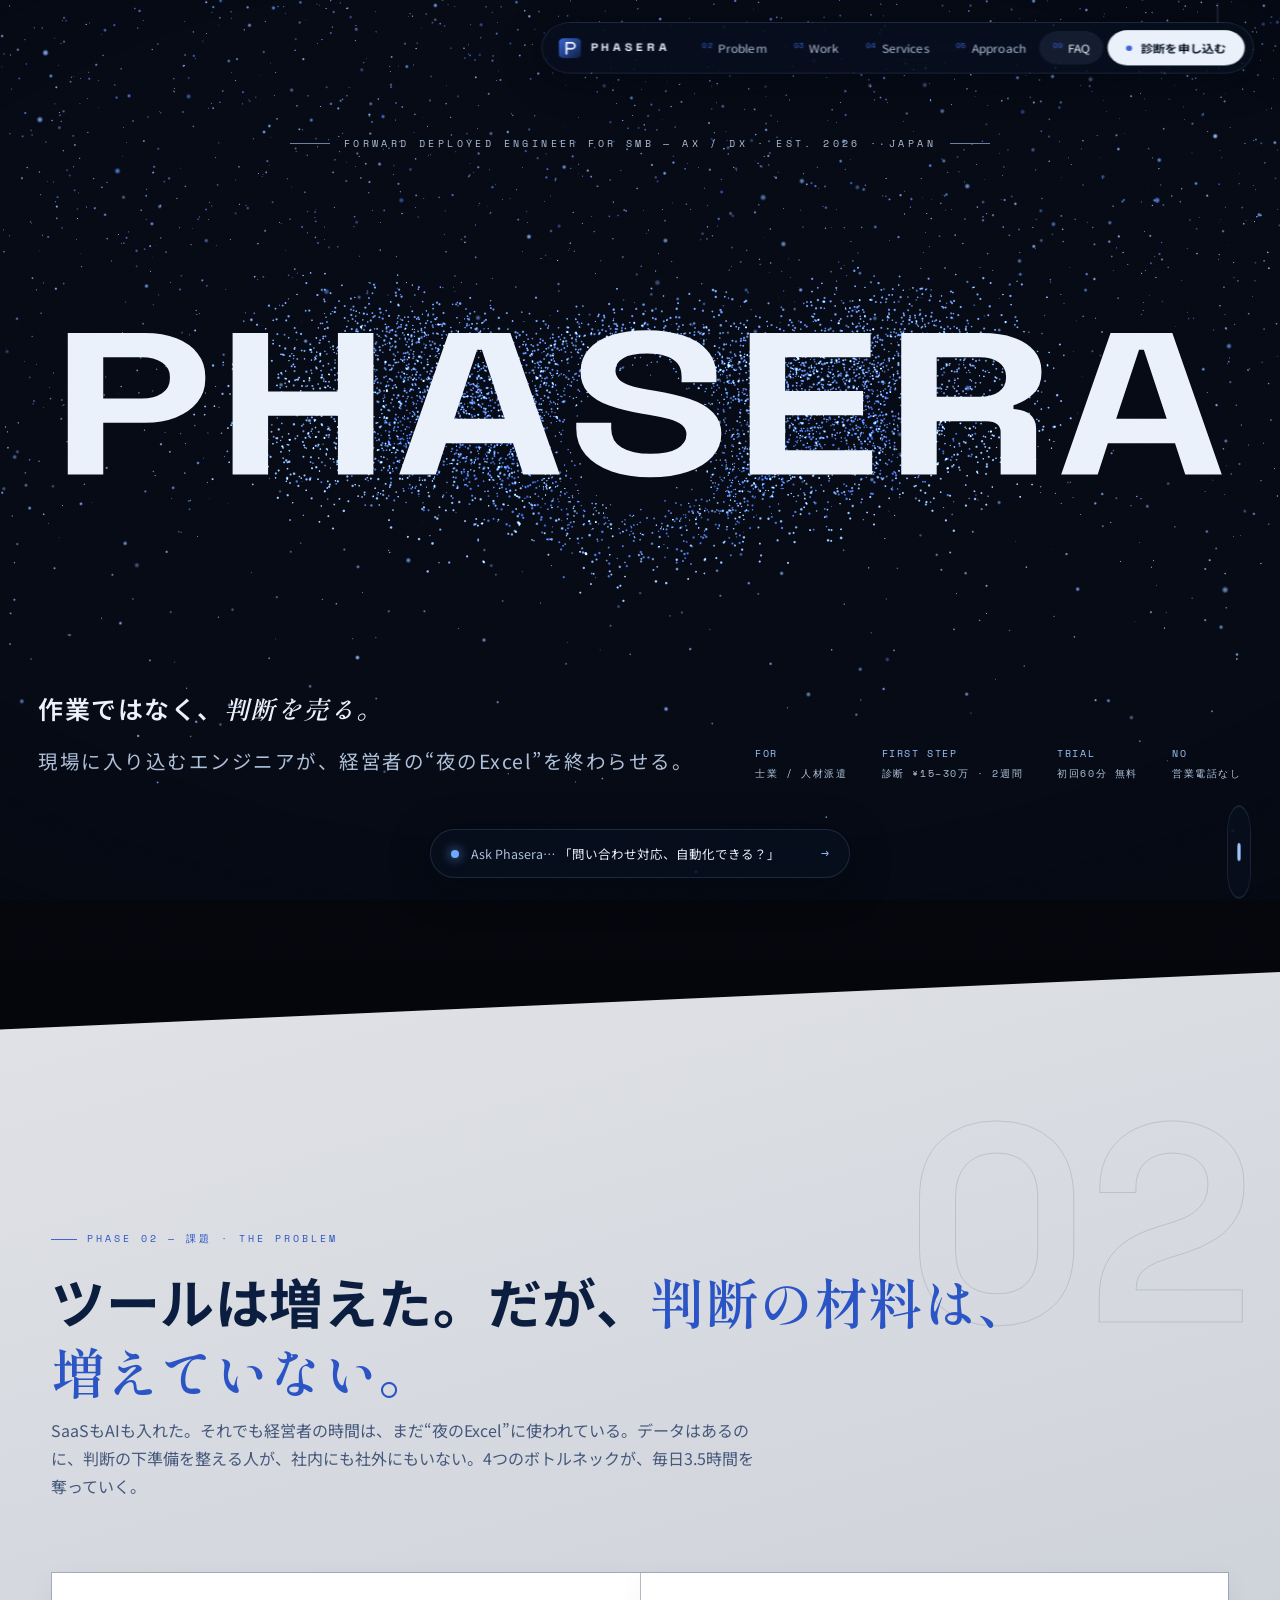
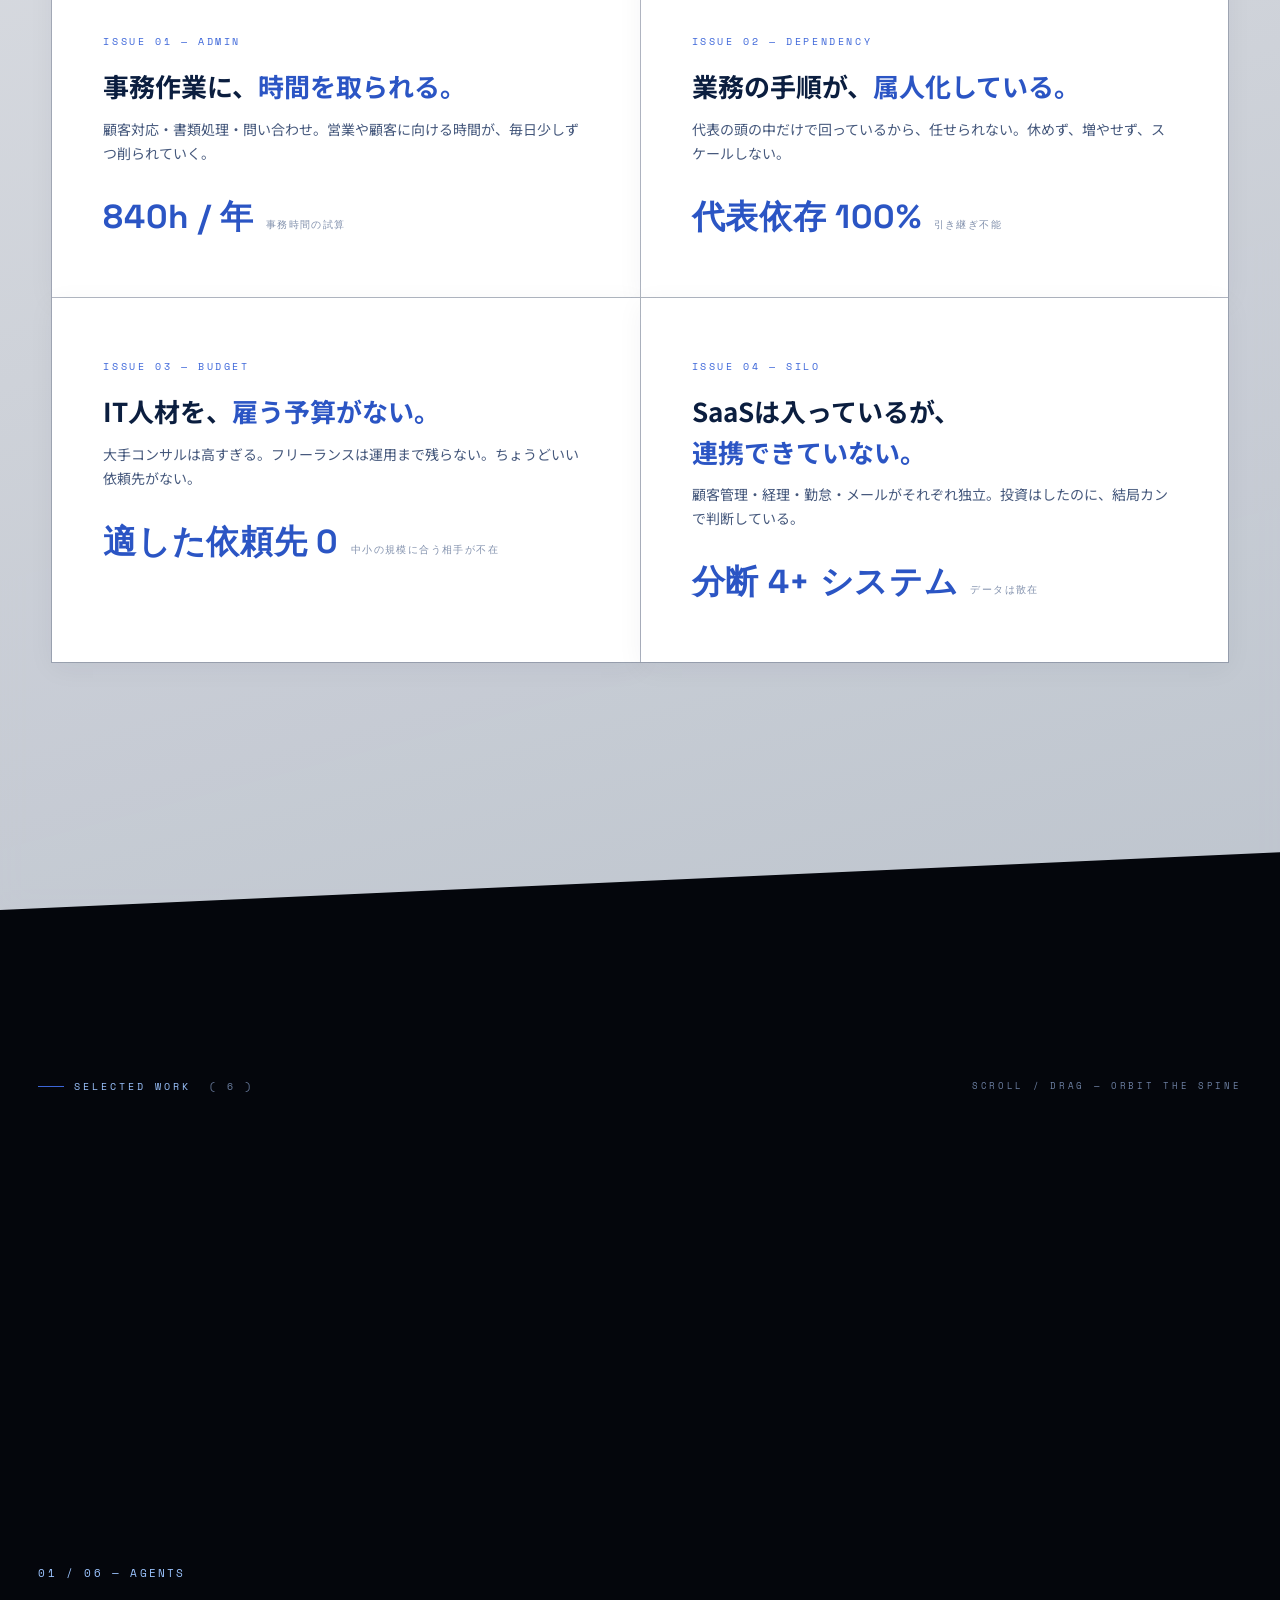
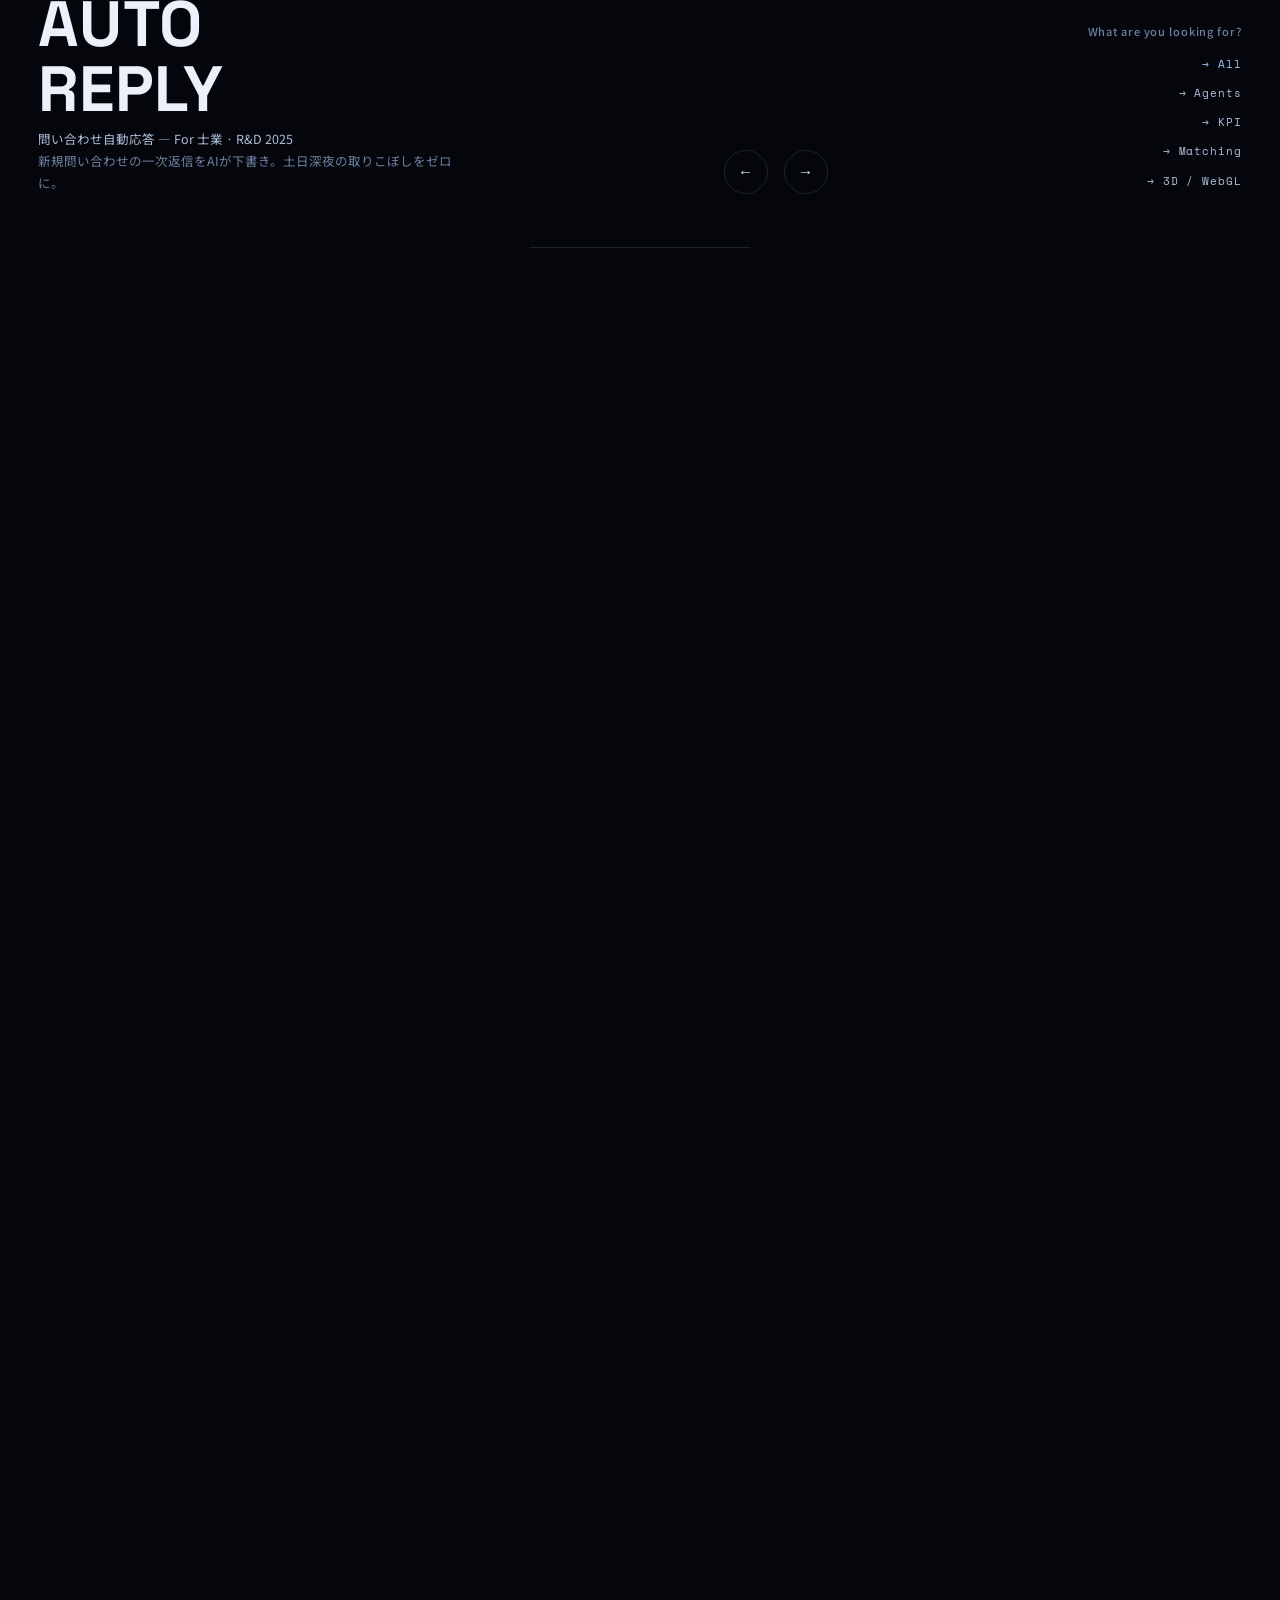
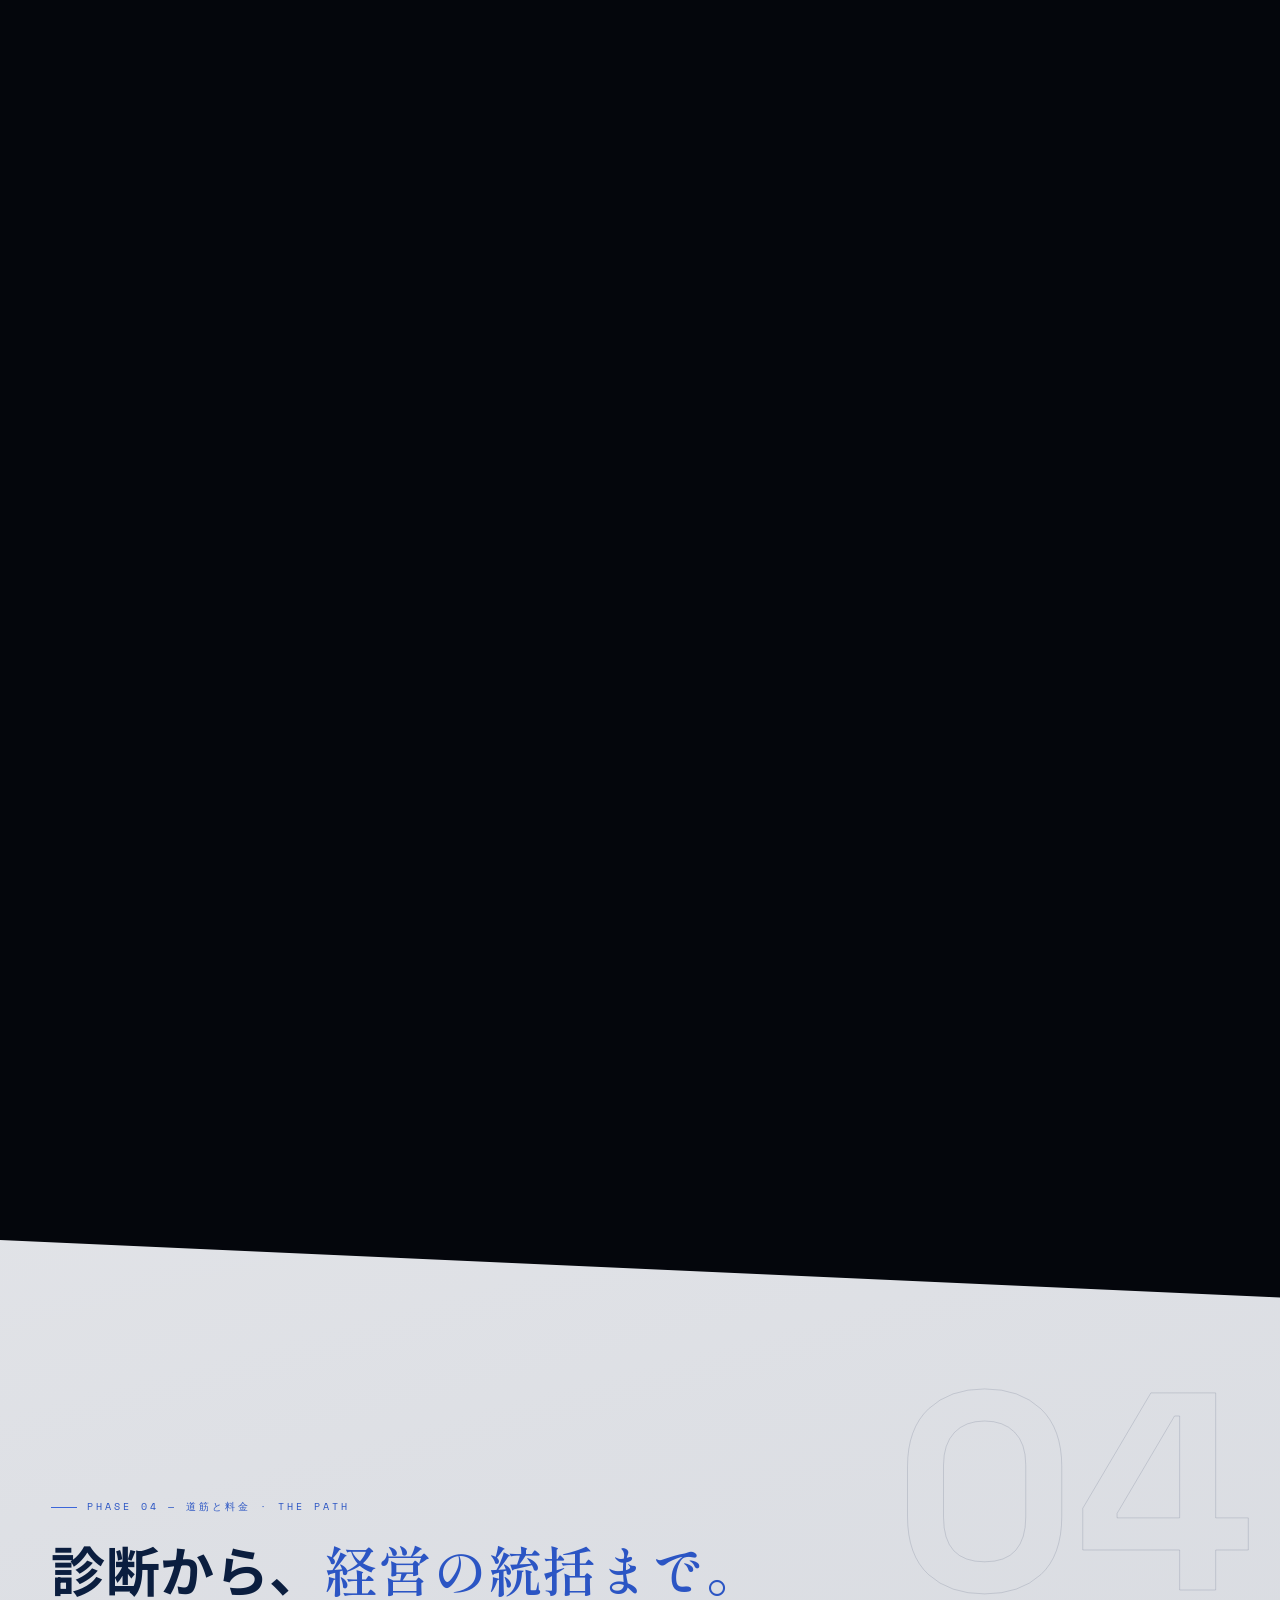
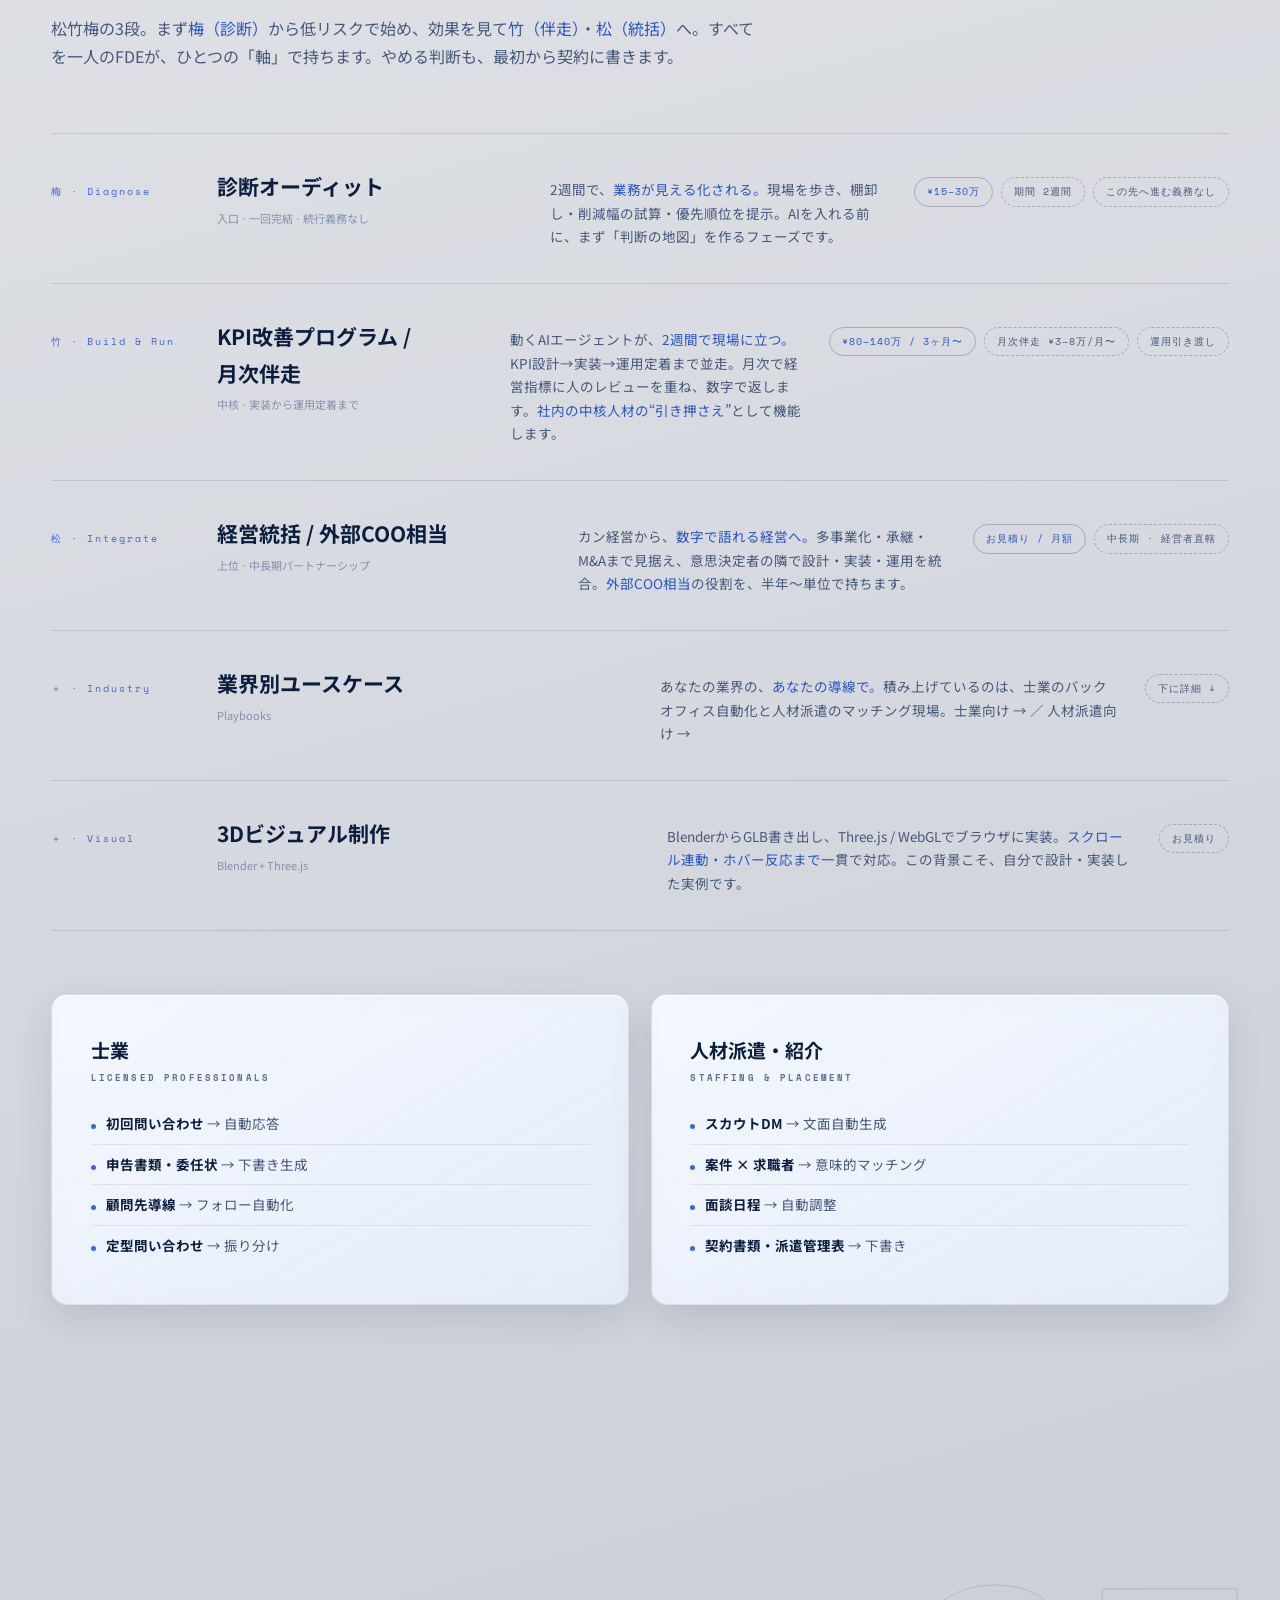
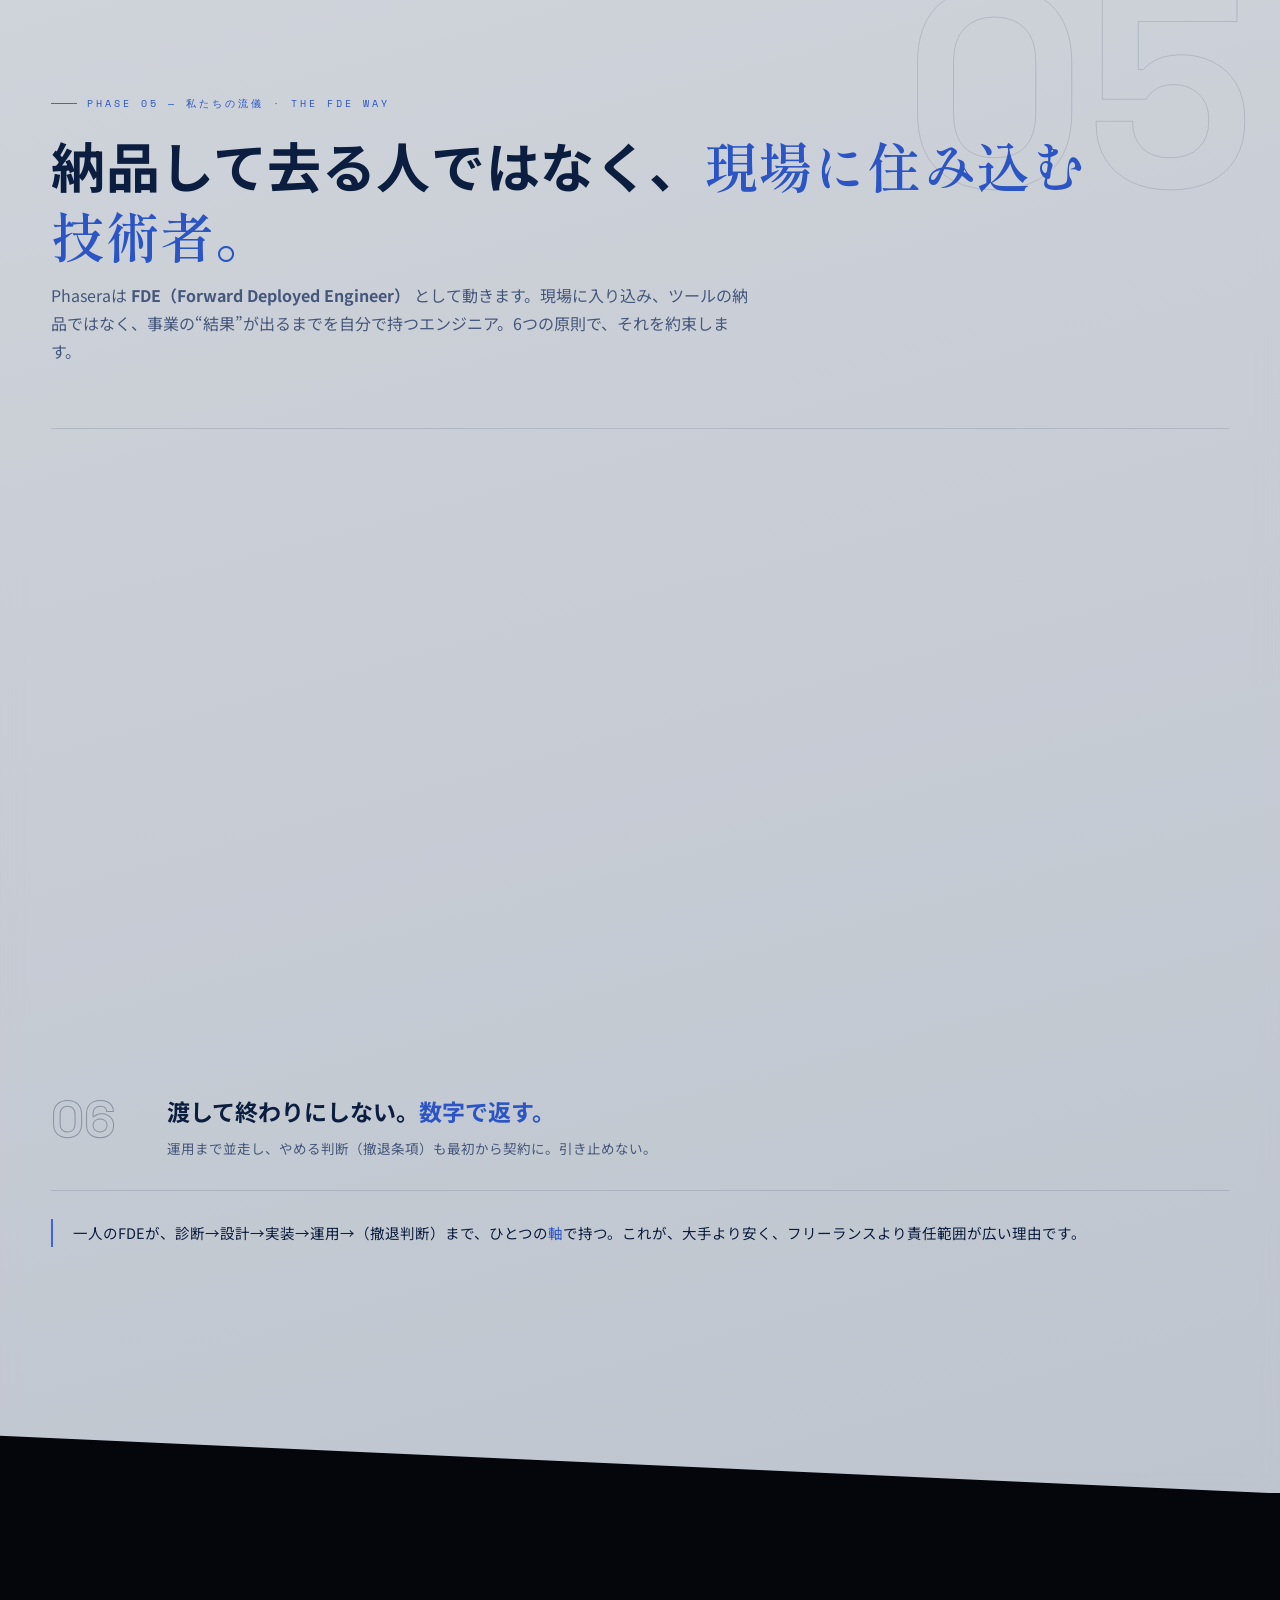
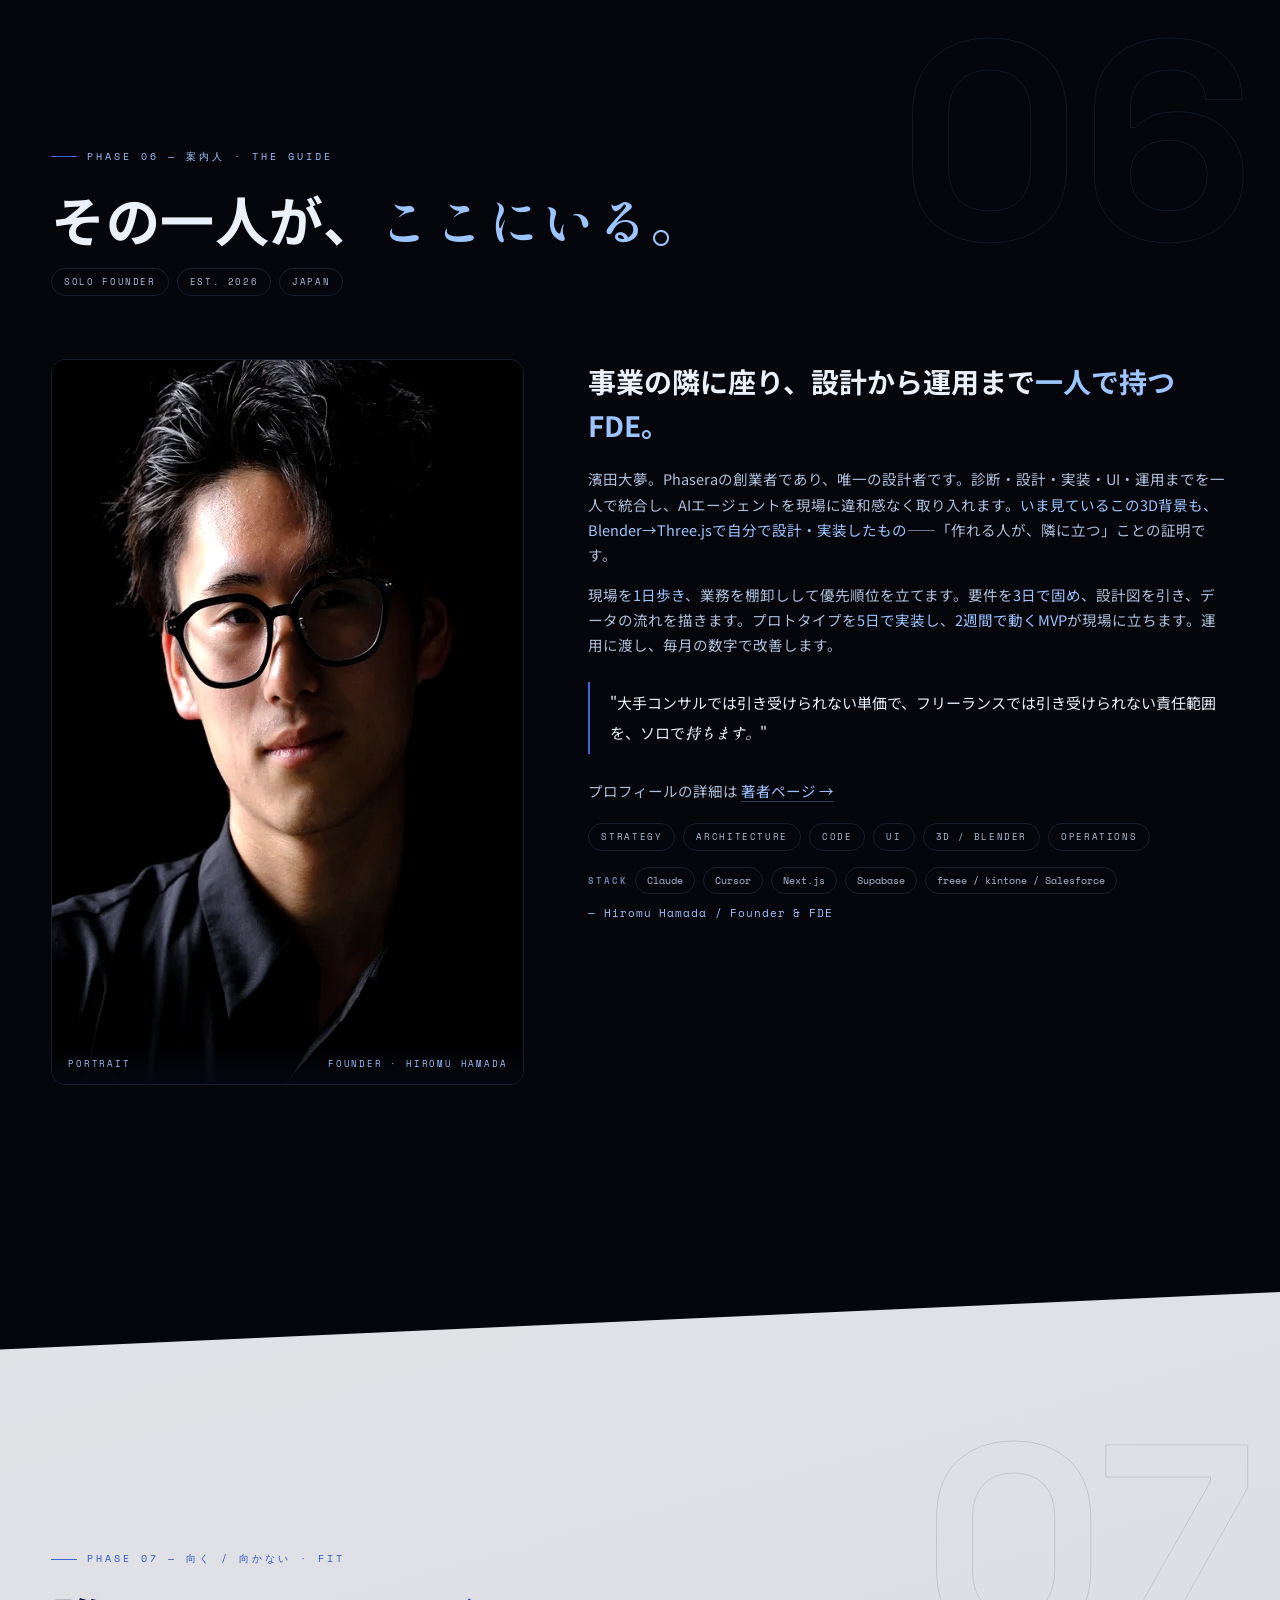
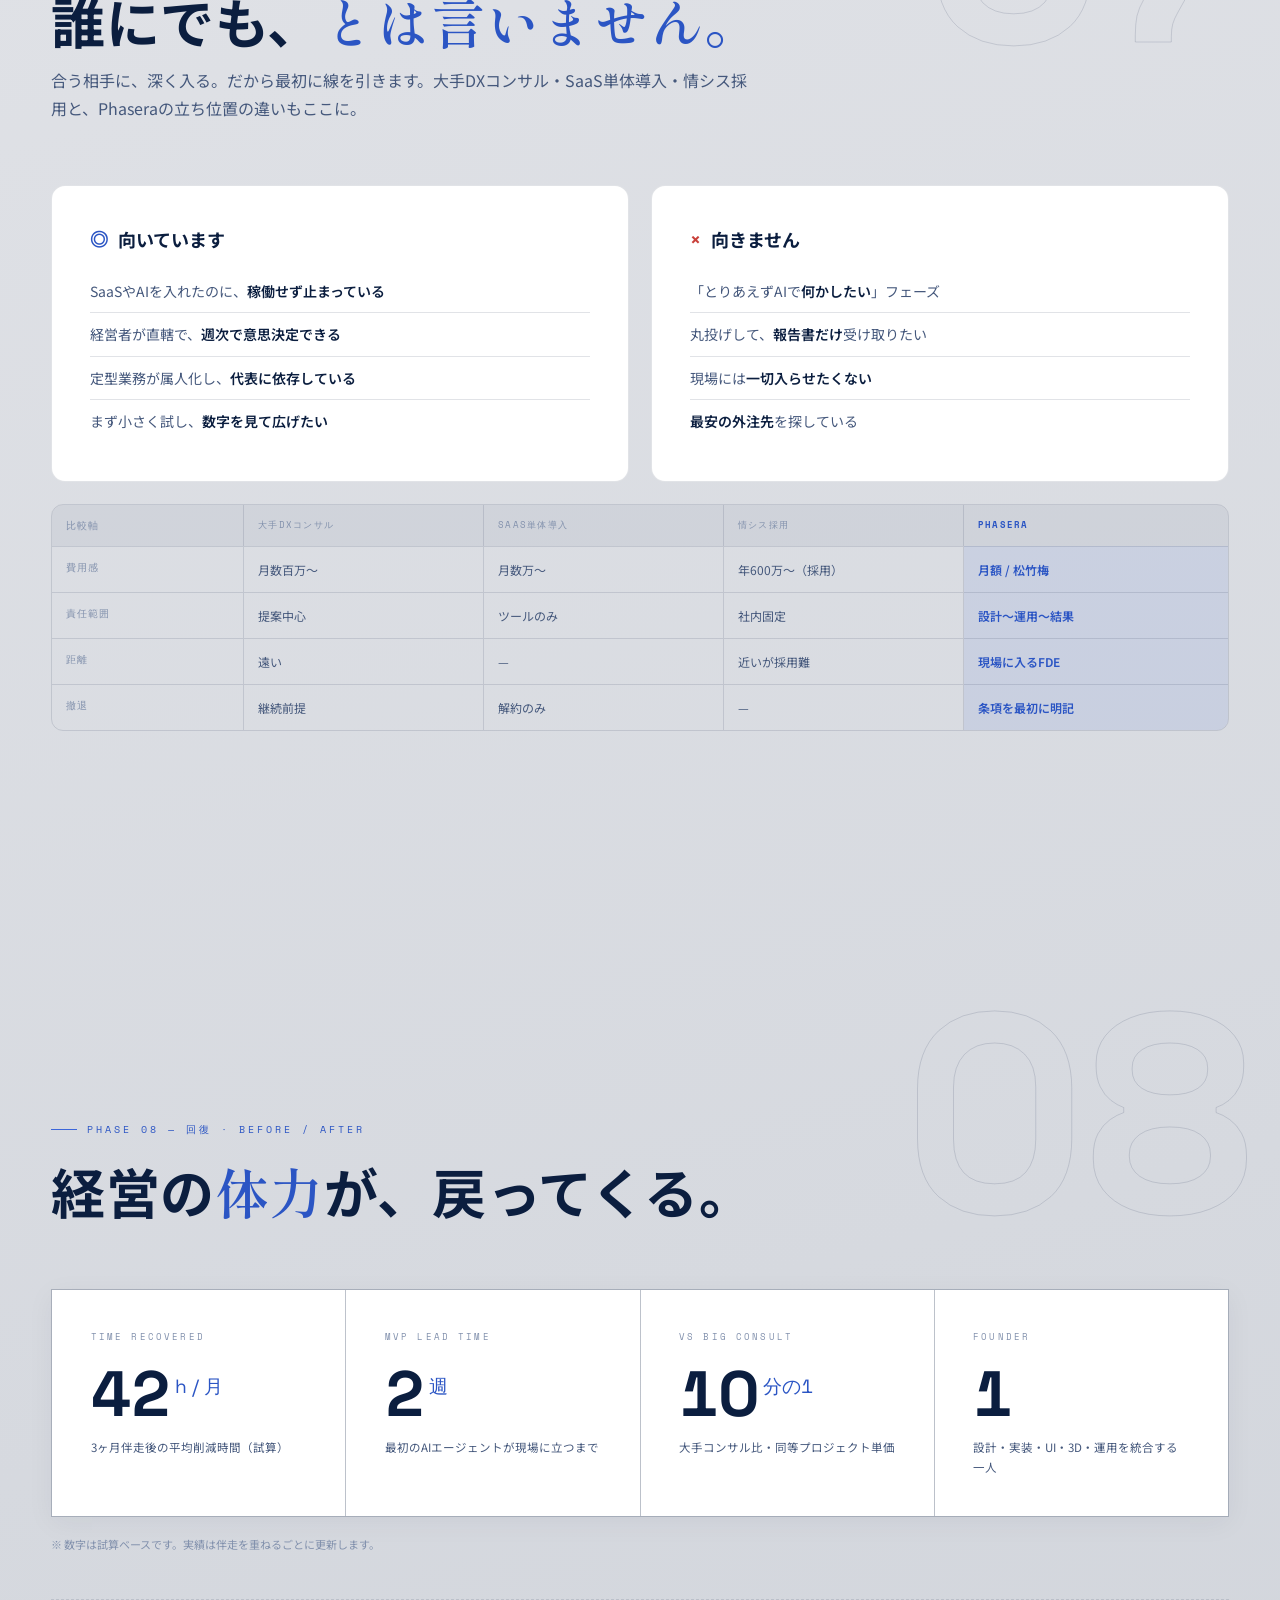
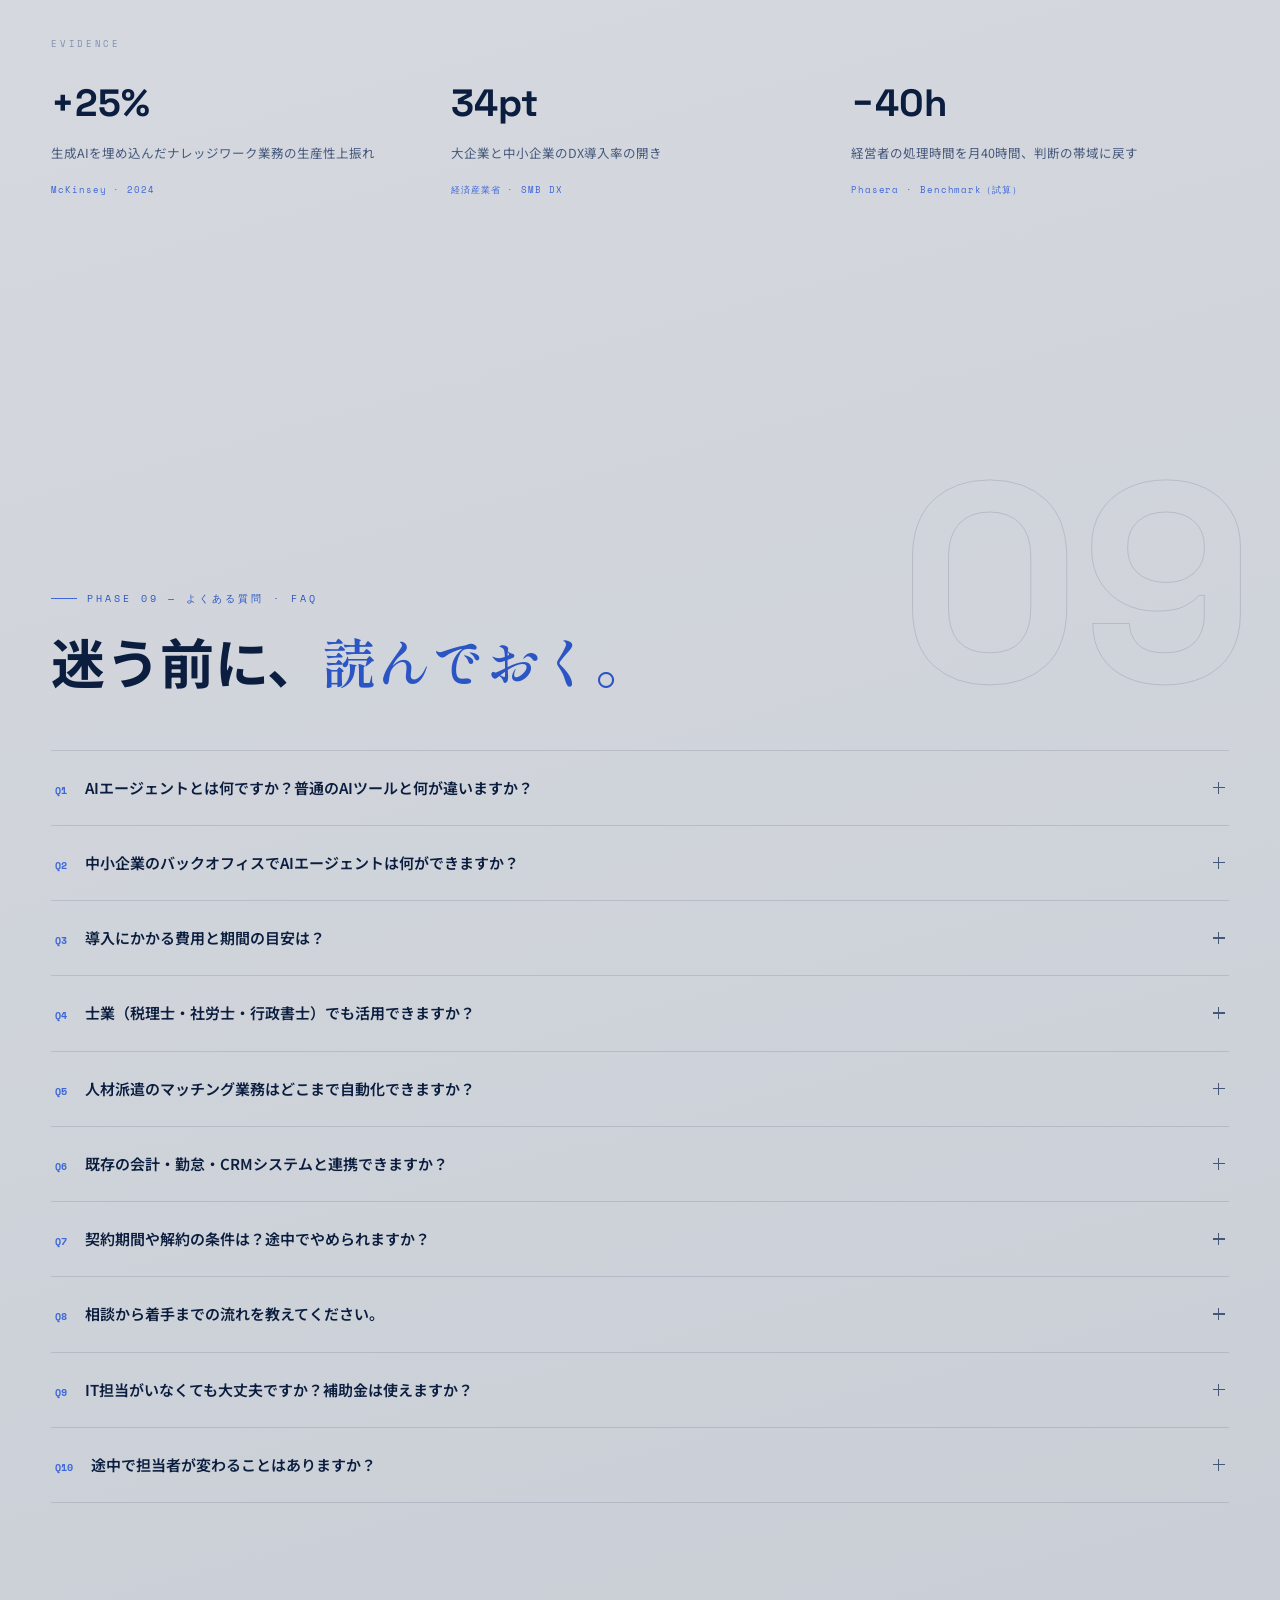
==== commit 6aa16ff8: "Remove customer voices/case-study publishing across the site Client information will not be publishe" ====
--- a/index.html
+++ b/index.html
@@ -114,8 +114,7 @@
     <li><a href="#works"><sup>03</sup>Work</a></li>
     <li><a href="#path"><sup>04</sup>Services</a></li>
     <li><a href="#fde"><sup>05</sup>Approach</a></li>
-    <li><a href="#voices"><sup>07</sup>Cases</a></li>
-    <li><a href="#faq"><sup>10</sup>FAQ</a></li>
+    <li><a href="#faq"><sup>09</sup>FAQ</a></li>
   </ul>
   <a class="cta" href="#call"><i></i>診断を申し込む</a>
   <button class="burger" id="burger" aria-label="メニューを開く"><i></i><i></i></button>
@@ -129,10 +128,9 @@
   <a href="#path"><sup>04</sup>Services &amp; Pricing</a>
   <a href="#fde"><sup>05</sup>Approach</a>
   <a href="#guide"><sup>06</sup>Founder</a>
-  <a href="#voices"><sup>07</sup>Cases</a>
-  <a href="#fit"><sup>08</sup>Fit</a>
-  <a href="#faq"><sup>10</sup>FAQ</a>
-  <a href="#news"><sup>11</sup>News</a>
+  <a href="#fit"><sup>07</sup>Fit</a>
+  <a href="#faq"><sup>09</sup>FAQ</a>
+  <a href="#news"><sup>10</sup>News</a>
   <a class="m-cta" href="#call">診断を申し込む →</a>
 </div>
 
@@ -402,43 +400,12 @@
 
   <!-- ============ 07+ LIGHT ZONE (paper-c) ============ -->
   <div class="paper paper-c">
-  <!-- ============ 07 VOICES — 導入事例 / 顧客の声 ============ -->
-  <section class="chapter" id="voices" data-screen-label="07 Voices">
+  <!-- ============ 07 FIT — 向く / 向かない ============ -->
+  <section class="chapter" id="fit" data-screen-label="07 Fit">
     <span class="outline-no" aria-hidden="true">07</span>
     <div class="wrap">
       <div class="rv">
-        <div class="eyebrow">Phase 07 — 導入事例 · Voices</div>
-        <h2><span class="nb">数字と、</span><em class="nb">現場の言葉で。</em></h2>
-        <p class="lede">掲載するのは、実在の導入先のみ。守秘のため企業名は伏せ、業界・指標・役職で示します。（順次公開）</p>
-      </div>
-      <!-- TODO: 実在の顧客の声・指標・役職に差し替え（本人提供後）。現状はレイアウト枠 -->
-      <div class="voices-grid rv" data-rv="80">
-        <figure class="voice-card">
-          <div class="v-metric"><b>—</b><span>削減時間 / 月</span></div>
-          <blockquote>「導入先の声を掲載予定」</blockquote>
-          <figcaption><span class="v-ind">士業 · 税理士法人</span><span class="v-role">代表</span></figcaption>
-        </figure>
-        <figure class="voice-card">
-          <div class="v-metric"><b>—</b><span>リードタイム</span></div>
-          <blockquote>「導入先の声を掲載予定」</blockquote>
-          <figcaption><span class="v-ind">人材紹介 · 派遣</span><span class="v-role">事業責任者</span></figcaption>
-        </figure>
-        <figure class="voice-card">
-          <div class="v-metric"><b>—</b><span>月次工数</span></div>
-          <blockquote>「導入先の声を掲載予定」</blockquote>
-          <figcaption><span class="v-ind">製造 · 受発注</span><span class="v-role">代表取締役</span></figcaption>
-        </figure>
-      </div>
-      <a class="voices-more" href="cases/">実装解説（どのツールを、どう繋いだか）を読む →</a>
-    </div>
-  </section>
-
-  <!-- ============ 08 FIT — 向く / 向かない ============ -->
-  <section class="chapter" id="fit" data-screen-label="08 Fit">
-    <span class="outline-no" aria-hidden="true">08</span>
-    <div class="wrap">
-      <div class="rv">
-        <div class="eyebrow">Phase 08 — 向く / 向かない · Fit</div>
+        <div class="eyebrow">Phase 07 — 向く / 向かない · Fit</div>
         <h2><span class="nb">誰にでも、</span><em class="nb">とは言いません。</em></h2>
         <p class="lede">合う相手に、深く入る。だから最初に線を引きます。大手DXコンサル・SaaS単体導入・情シス採用と、Phaseraの立ち位置の違いもここに。</p>
       </div>
@@ -472,12 +439,12 @@
     </div>
   </section>
 
-  <!-- ============ 09 NUMBERS — 回復 + Evidence ============ -->
-  <section class="chapter" id="numbers" data-screen-label="09 Numbers">
-    <span class="outline-no" aria-hidden="true">09</span>
+  <!-- ============ 08 NUMBERS — 回復 + Evidence ============ -->
+  <section class="chapter" id="numbers" data-screen-label="08 Numbers">
+    <span class="outline-no" aria-hidden="true">08</span>
     <div class="wrap">
       <div class="rv">
-        <div class="eyebrow">Phase 09 — 回復 · Before / After</div>
+        <div class="eyebrow">Phase 08 — 回復 · Before / After</div>
         <h2><span class="nb">経営の<em>体力</em>が、</span><span class="nb">戻ってくる。</span></h2>
       </div>
       <div class="num-row rv" data-rv="80">
@@ -498,12 +465,12 @@
     </div>
   </section>
 
-  <!-- ============ 10 FAQ ============ -->
-  <section class="chapter" id="faq" data-screen-label="10 FAQ">
-    <span class="outline-no" aria-hidden="true">10</span>
+  <!-- ============ 09 FAQ ============ -->
+  <section class="chapter" id="faq" data-screen-label="09 FAQ">
+    <span class="outline-no" aria-hidden="true">09</span>
     <div class="wrap">
       <div class="rv">
-        <div class="eyebrow">Phase 10 — よくある質問 · FAQ</div>
+        <div class="eyebrow">Phase 09 — よくある質問 · FAQ</div>
         <h2><span class="nb">迷う前に、</span><em class="nb">読んでおく。</em></h2>
       </div>
       <div class="faq-list rv" data-rv="80">
@@ -551,17 +518,17 @@
     </div>
   </section>
 
-  <!-- ============ 11 NEWS ============ -->
-  <section class="chapter" id="news" data-screen-label="11 News" style="padding-top:0">
+  <!-- ============ 10 NEWS ============ -->
+  <section class="chapter" id="news" data-screen-label="10 News" style="padding-top:0">
     <div class="wrap">
       <div class="rv">
-        <div class="eyebrow">Phase 11 — お知らせ · News</div>
+        <div class="eyebrow">Phase 10 — お知らせ · News</div>
         <h2><em class="nb">静かに、</em><span class="nb">動いています。</span></h2>
       </div>
       <ol class="news-list rv" data-rv="80">
         <li><a href="cases/">
           <span class="d">2026.06.17</span><span class="t">Cases</span>
-          <span class="ttl">ケーススタディ（実装解説）を公開しました。</span><span class="arr">→</span>
+          <span class="ttl">実装の考え方（設計解説）を公開しました。</span><span class="arr">→</span>
         </a></li>
         <li><a href="#hero">
           <span class="d">2026.05.11</span><span class="t">Launch</span>
@@ -579,11 +546,11 @@
     </div>
   </section>
 
-  <!-- ============ 12 CALL ============ -->
-  <section id="call" data-screen-label="12 Begin">
+  <!-- ============ 11 CALL ============ -->
+  <section id="call" data-screen-label="11 Begin">
     <div class="wrap">
       <div class="head rv">
-        <div class="eyebrow">Phase 12 — はじめる · Begin</div>
+        <div class="eyebrow">Phase 11 — はじめる · Begin</div>
         <h2><span class="nb">まずは、</span><span class="nb"><em>60分だけ</em>預けてみる。</span></h2>
         <p class="lede" style="margin:0 auto">初回60分は無料。営業電話・営業メールは一切ありません。2週間で、業務の地図が手に入ります。フォームでも、メールでも、ご都合のよい方法でどうぞ。</p>
         <div class="reassure" aria-hidden="false">
@@ -659,14 +626,13 @@
           <li><a href="#path">道筋と料金</a></li>
           <li><a href="#fde">私たちの流儀</a></li>
           <li><a href="#guide">案内人</a></li>
-          <li><a href="#voices">導入事例</a></li>
           <li><a href="#fit">向く / 向かない</a></li>
         </ul>
       </div>
       <div>
         <h5>Pages</h5>
         <ul>
-          <li><a href="cases/">ケーススタディ</a></li>
+          <li><a href="cases/">実装の考え方</a></li>
           <li><a href="for/shigyo/">士業向け</a></li>
           <li><a href="for/jinzai-haken/">人材派遣向け</a></li>
           <li><a href="about/">運営者情報</a></li>
--- a/at/at.css
+++ b/at/at.css
@@ -674,22 +674,6 @@
 .tech-strip b { font-family: var(--font-mono); font-size: 9px; letter-spacing: 0.2em; text-transform: uppercase; color: var(--dim-2); }
 .tech-strip span { font-family: var(--font-mono); font-size: 10px; color: var(--dim);
   border: 1px solid var(--line); border-radius: 999px; padding: 4px 11px; }
-
-/* ---------- Voices — 導入事例 ---------- */
-.voices-grid { display: grid; grid-template-columns: repeat(3, 1fr); gap: 1px; background: var(--line);
-  border: 1px solid var(--line); margin-top: 7vh; }
-.voice-card { background: rgba(7, 12, 24, 0.72); padding: clamp(24px, 3vw, 40px); display: flex; flex-direction: column; gap: 16px; }
-.voice-card .v-metric { display: flex; align-items: baseline; gap: 10px; }
-.voice-card .v-metric b { font-family: var(--font-en); font-weight: 700; font-size: clamp(28px, 3vw, 40px); color: var(--accent-3); }
-.voice-card .v-metric span { font-family: var(--font-mono); font-size: 10px; letter-spacing: 0.12em; color: var(--dim-2); }
-.voice-card blockquote { font-size: 15px; line-height: 1.9; color: var(--ink); }
-.voice-card figcaption { display: flex; flex-direction: column; gap: 3px; margin-top: auto;
-  font-family: var(--font-mono); font-size: 10px; letter-spacing: 0.1em; }
-.voice-card .v-ind { color: var(--accent-2); text-transform: uppercase; }
-.voice-card .v-role { color: var(--dim-2); }
-.voices-more { display: inline-block; margin-top: 26px; font-family: var(--font-mono); font-size: 12px;
-  color: var(--accent-3); border-bottom: 1px solid rgba(156, 196, 255, 0.3); }
-@media (max-width: 820px) { .voices-grid { grid-template-columns: 1fr; } }
 
 /* ---------- Fit — 向く / 向かない + 比較 ---------- */
 .fit-grid { display: grid; grid-template-columns: 1fr 1fr; gap: 22px; margin-top: 7vh; }
@@ -777,8 +761,8 @@
 .paper .ind-card { box-shadow: 0 14px 38px rgba(11, 30, 63, 0.12), inset 0 1px 0 #fff; border-color: rgba(11, 30, 63, 0.1); }
 .paper .photo-ph { background: linear-gradient(160deg, #e7edf6, #d9e2f0); color: var(--dim-2); }
 .paper .photo .pmeta { background: linear-gradient(transparent, rgba(246, 248, 252, 0.92)); }
-.paper .voice-card, .paper .num-cell, .paper .fit-col, .paper .call-meta span { background: #ffffff; }
-.paper .voices-grid, .paper .num-row { box-shadow: 0 6px 26px rgba(11, 30, 63, 0.05); }
+.paper .num-cell, .paper .fit-col, .paper .call-meta span { background: #ffffff; }
+.paper .num-row { box-shadow: 0 6px 26px rgba(11, 30, 63, 0.05); }
 .paper .fit-no .fit-mark { color: #c9403a; }
 .paper .cmp-head > span { background: rgba(11, 30, 63, 0.05); }
 .paper .news-list a:hover { background: rgba(60, 102, 217, 0.045); }
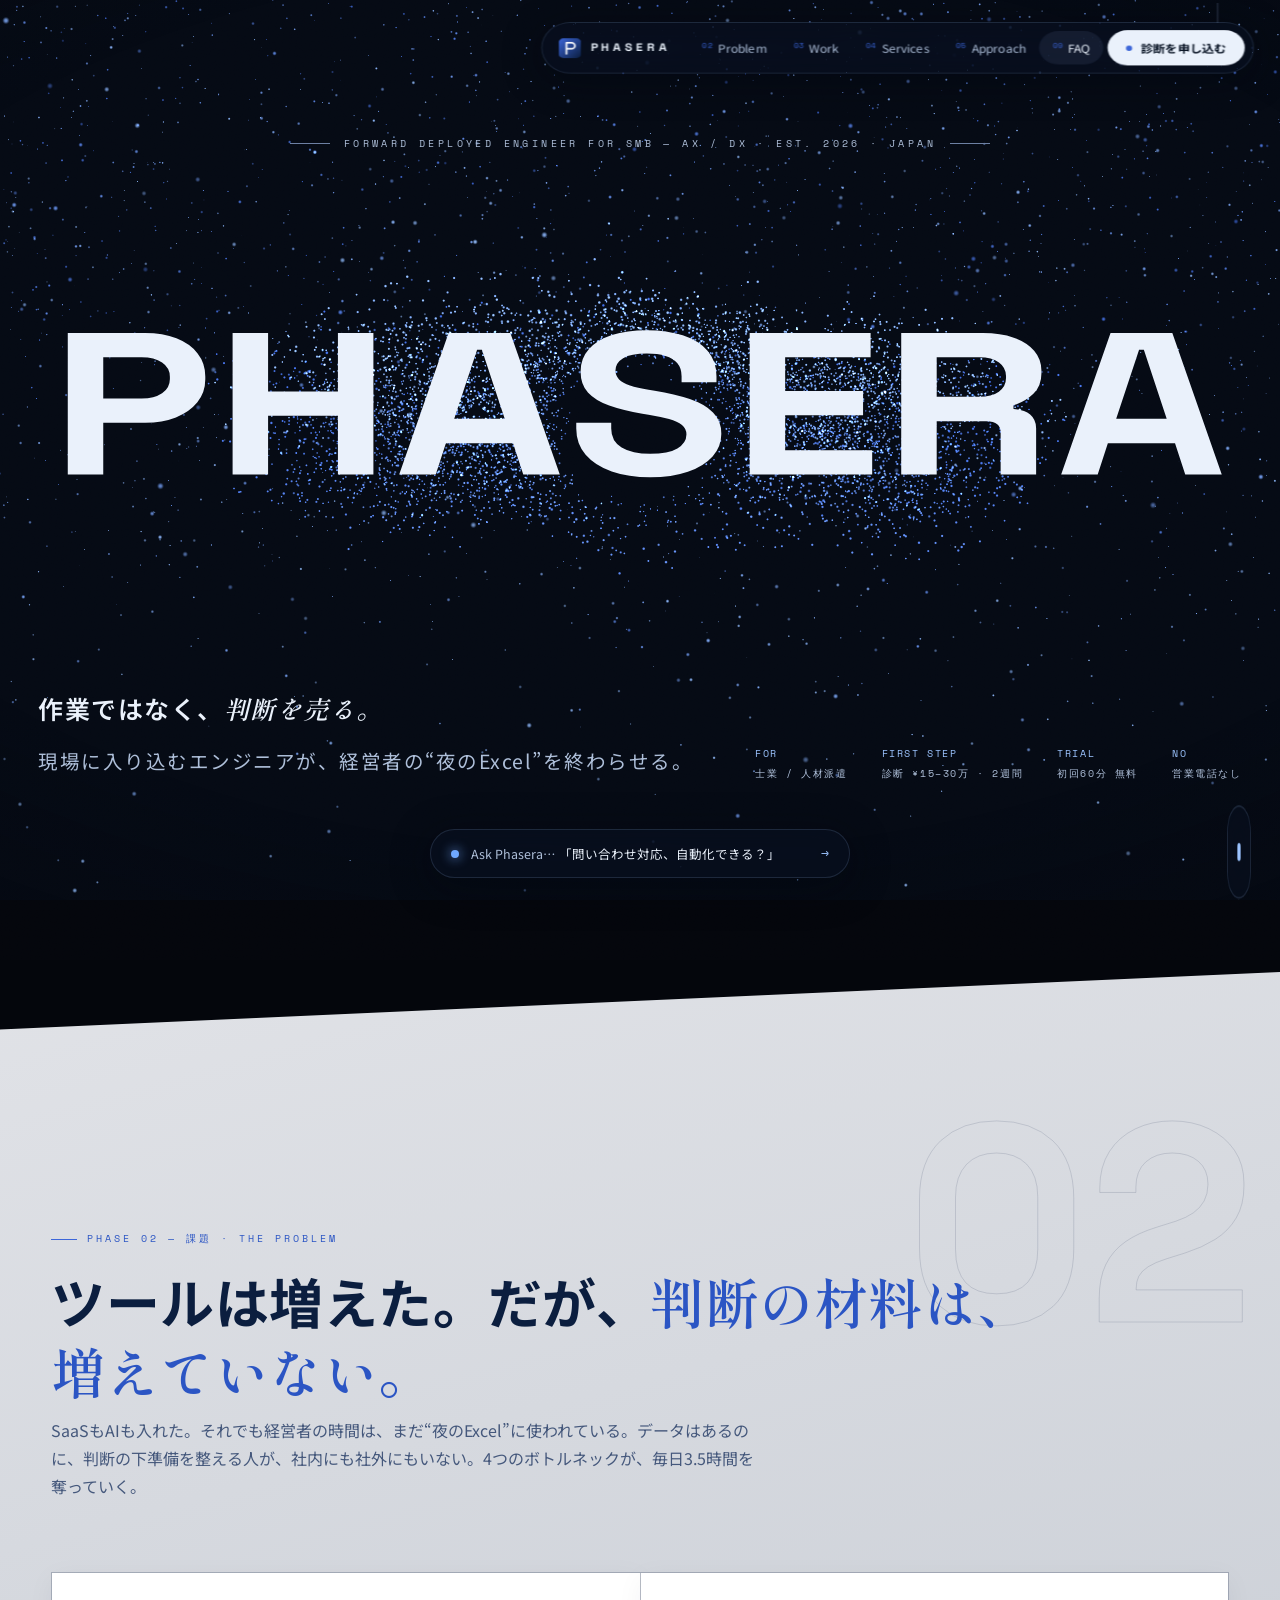
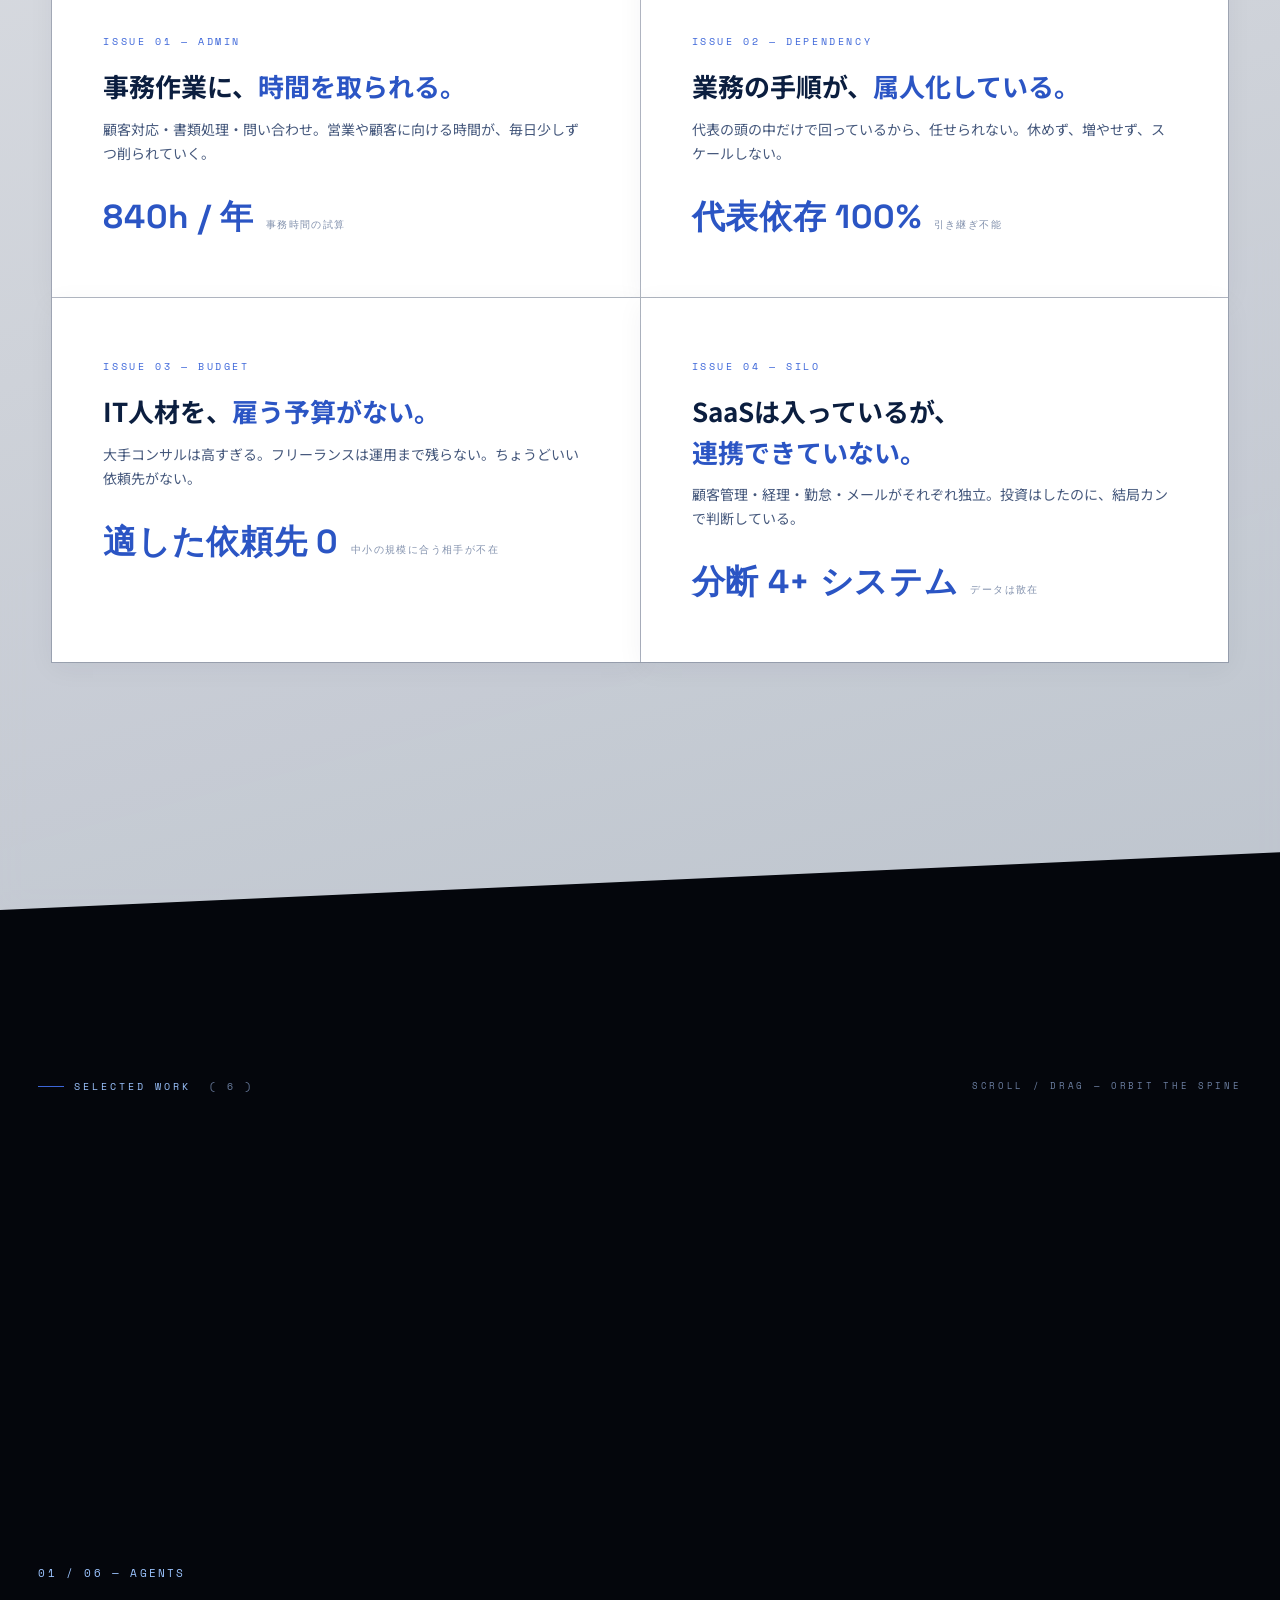
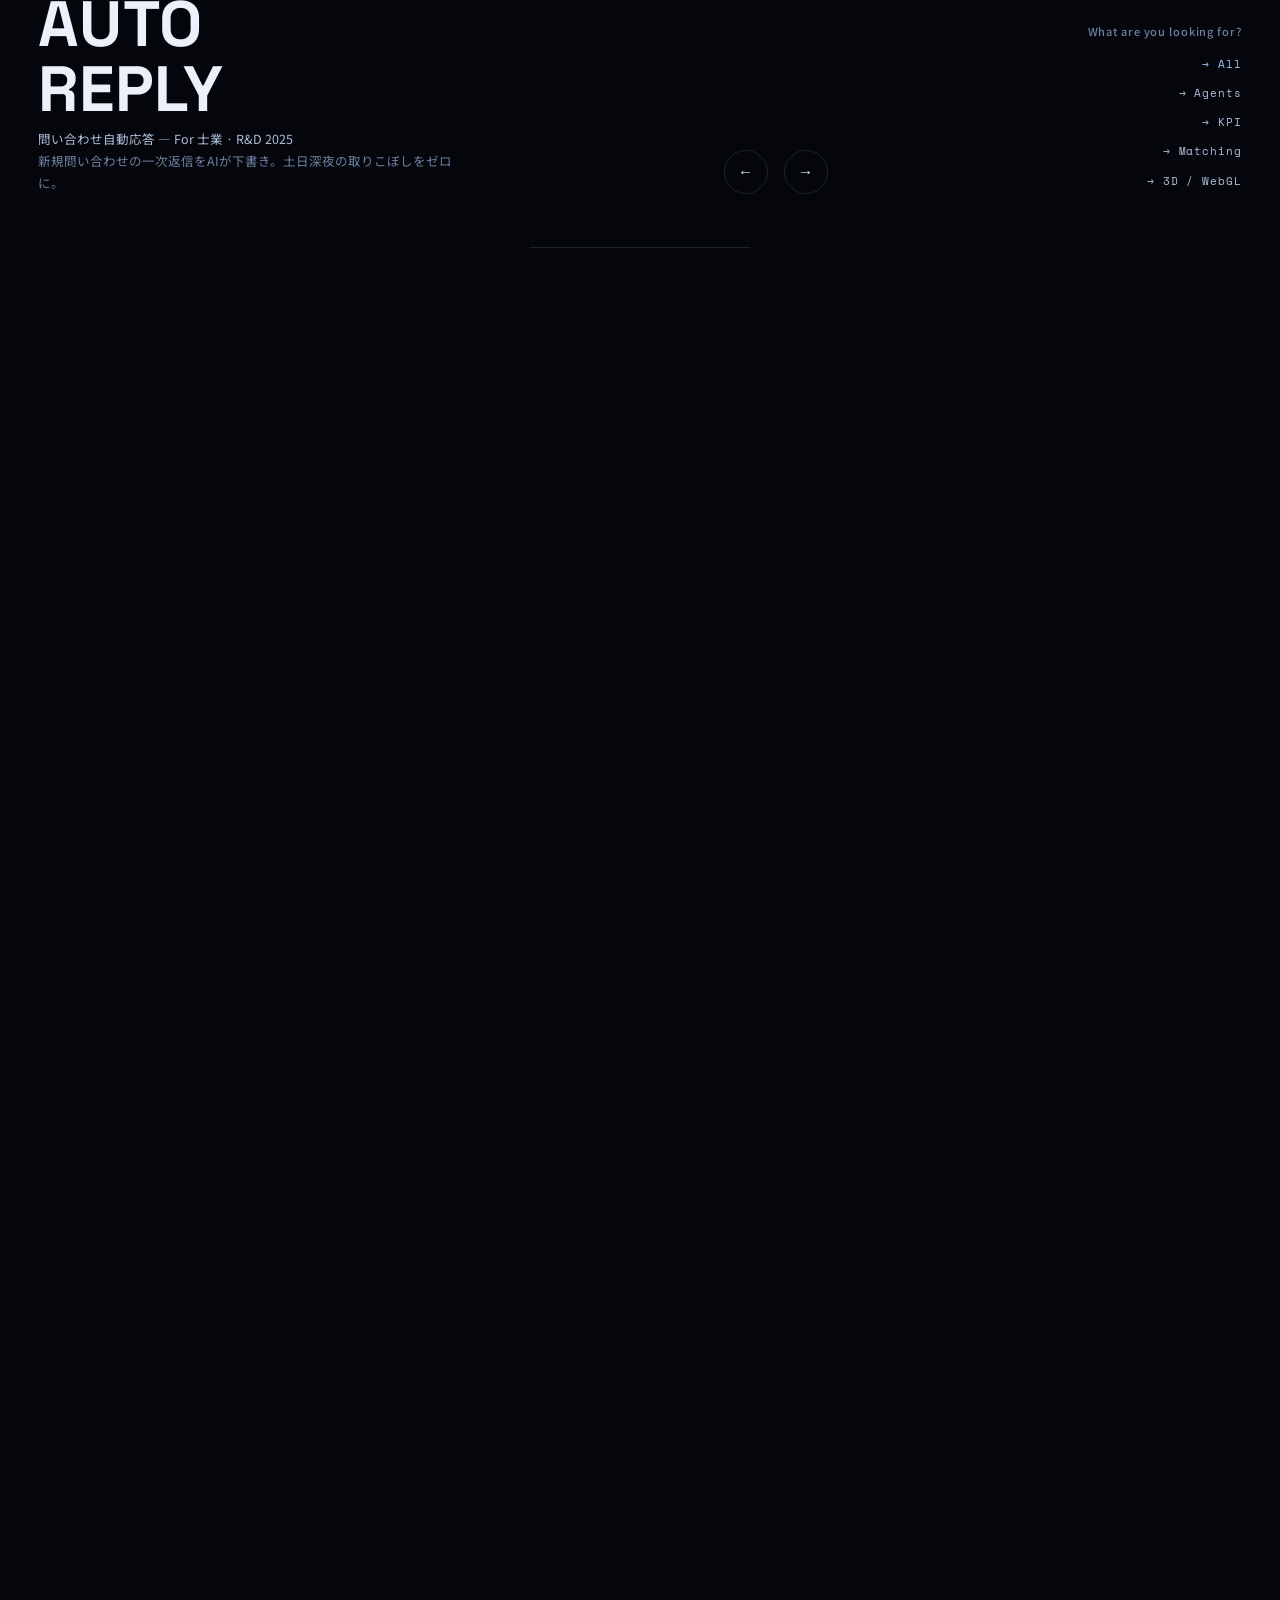
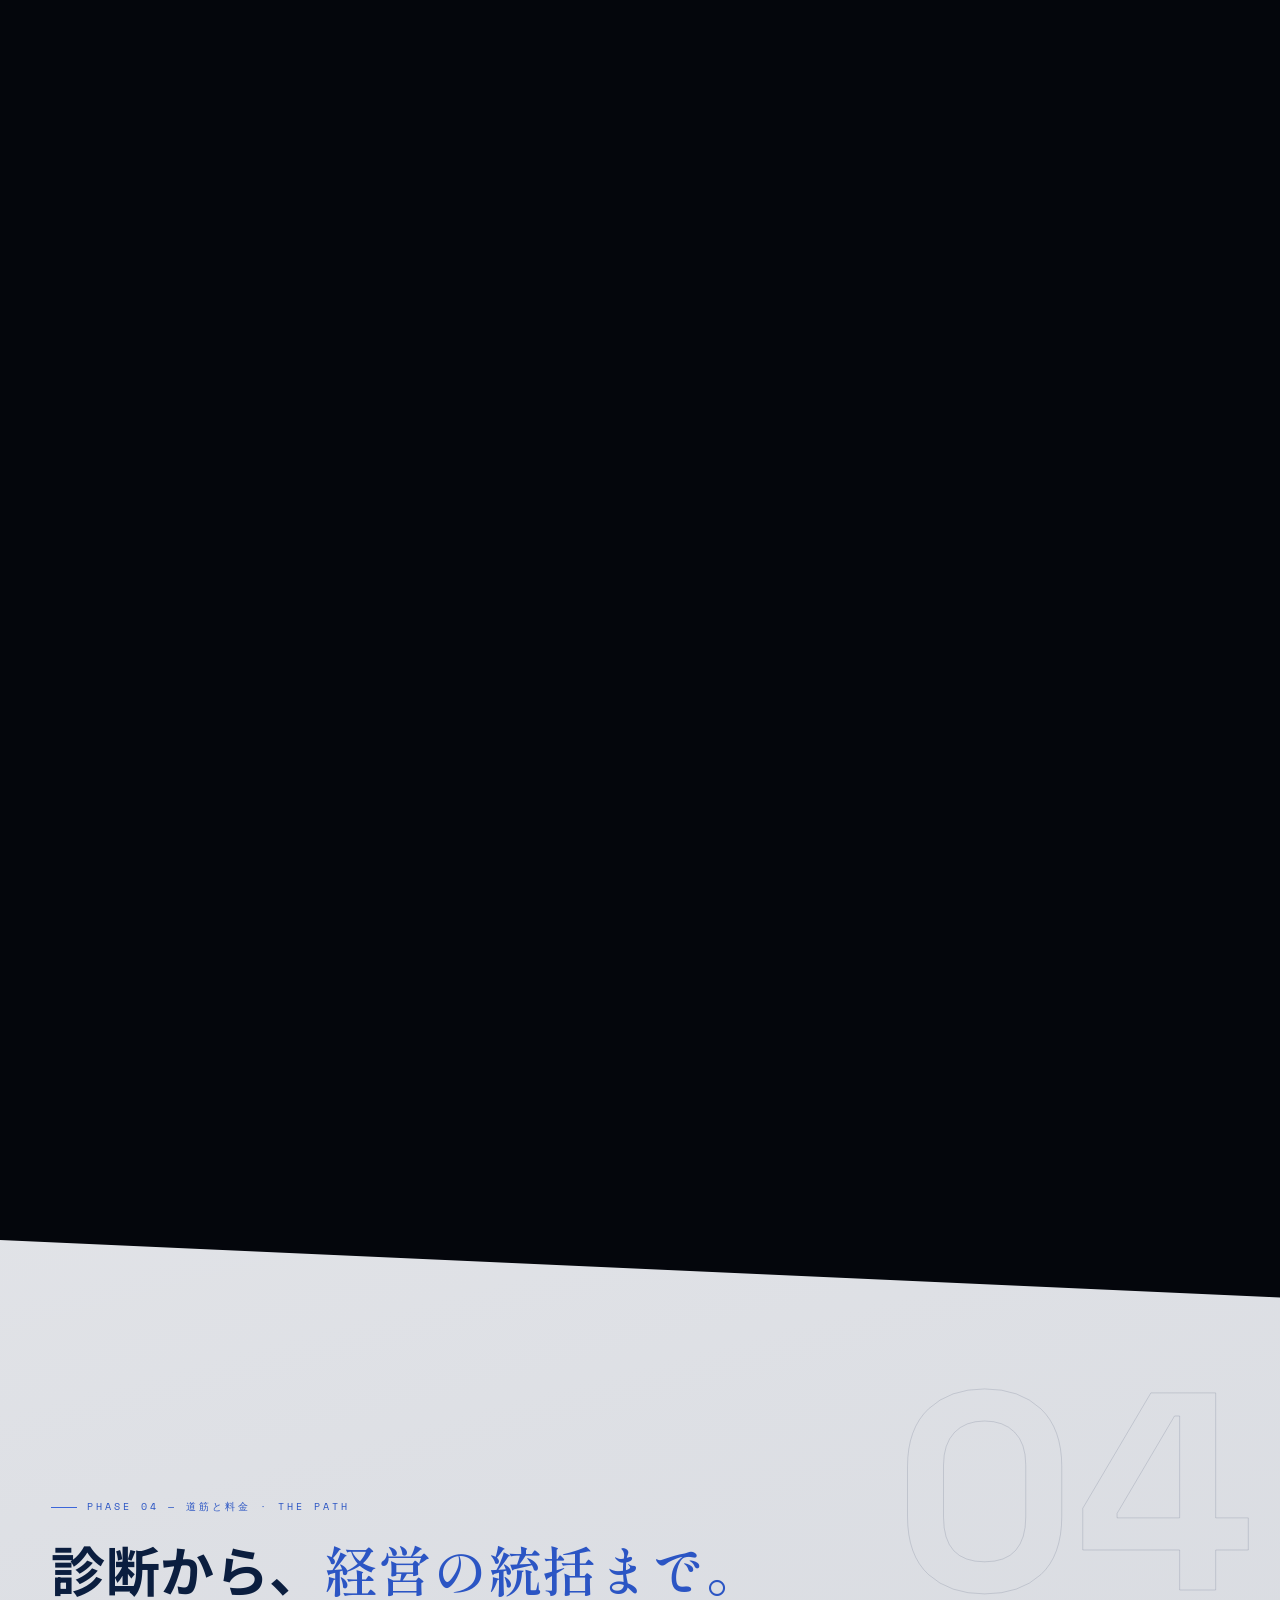
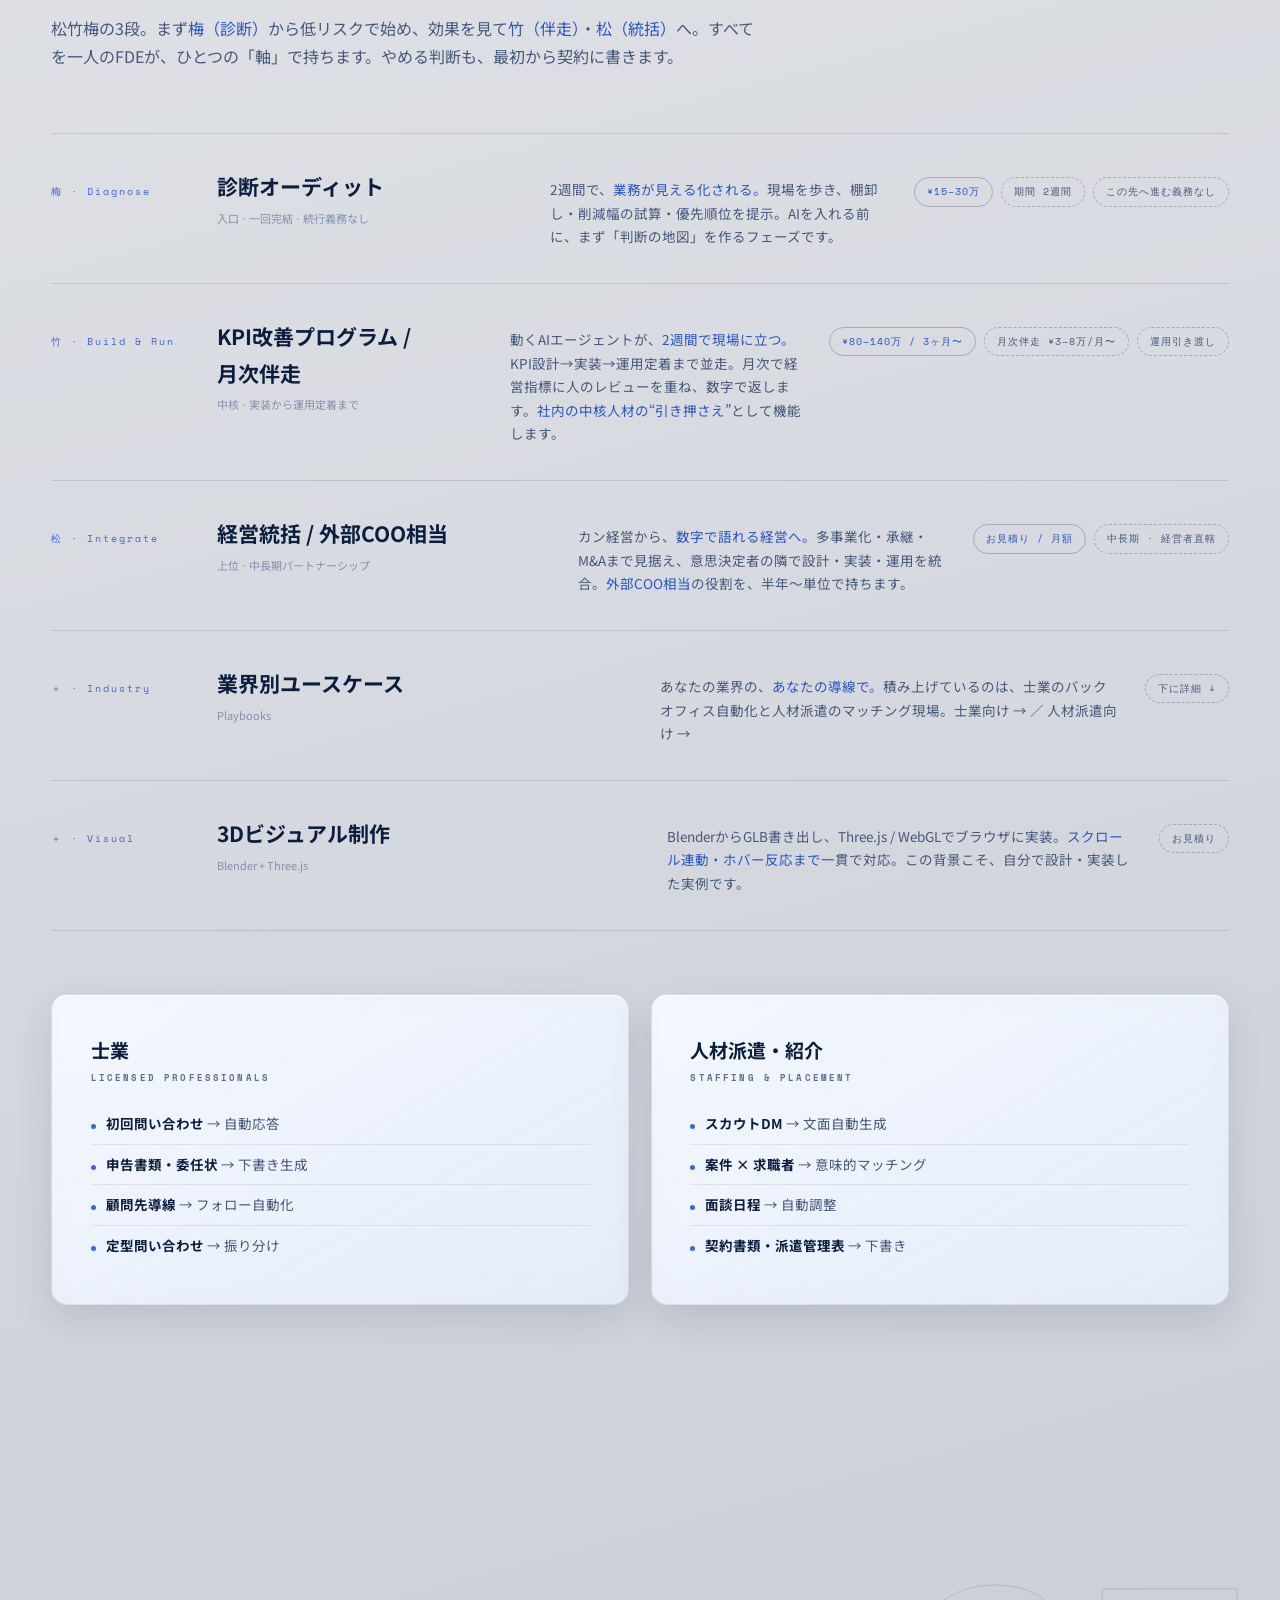
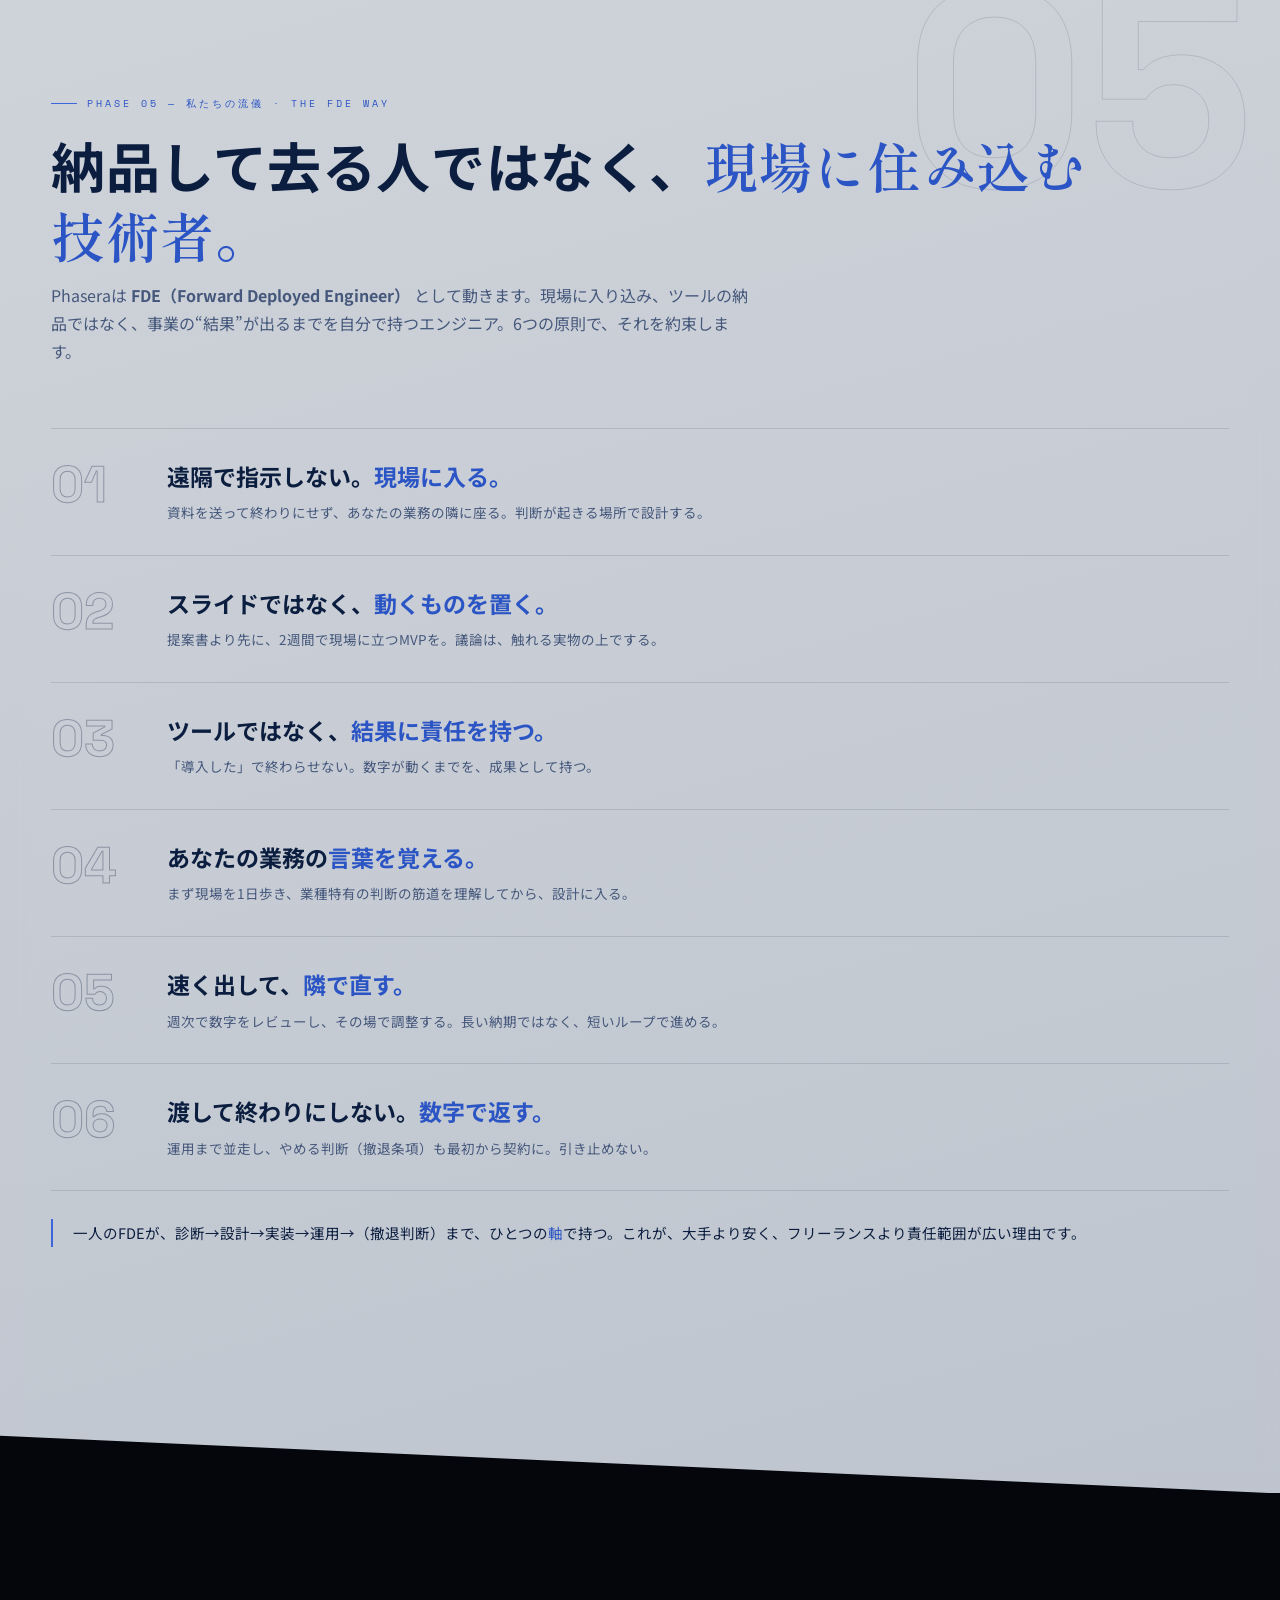
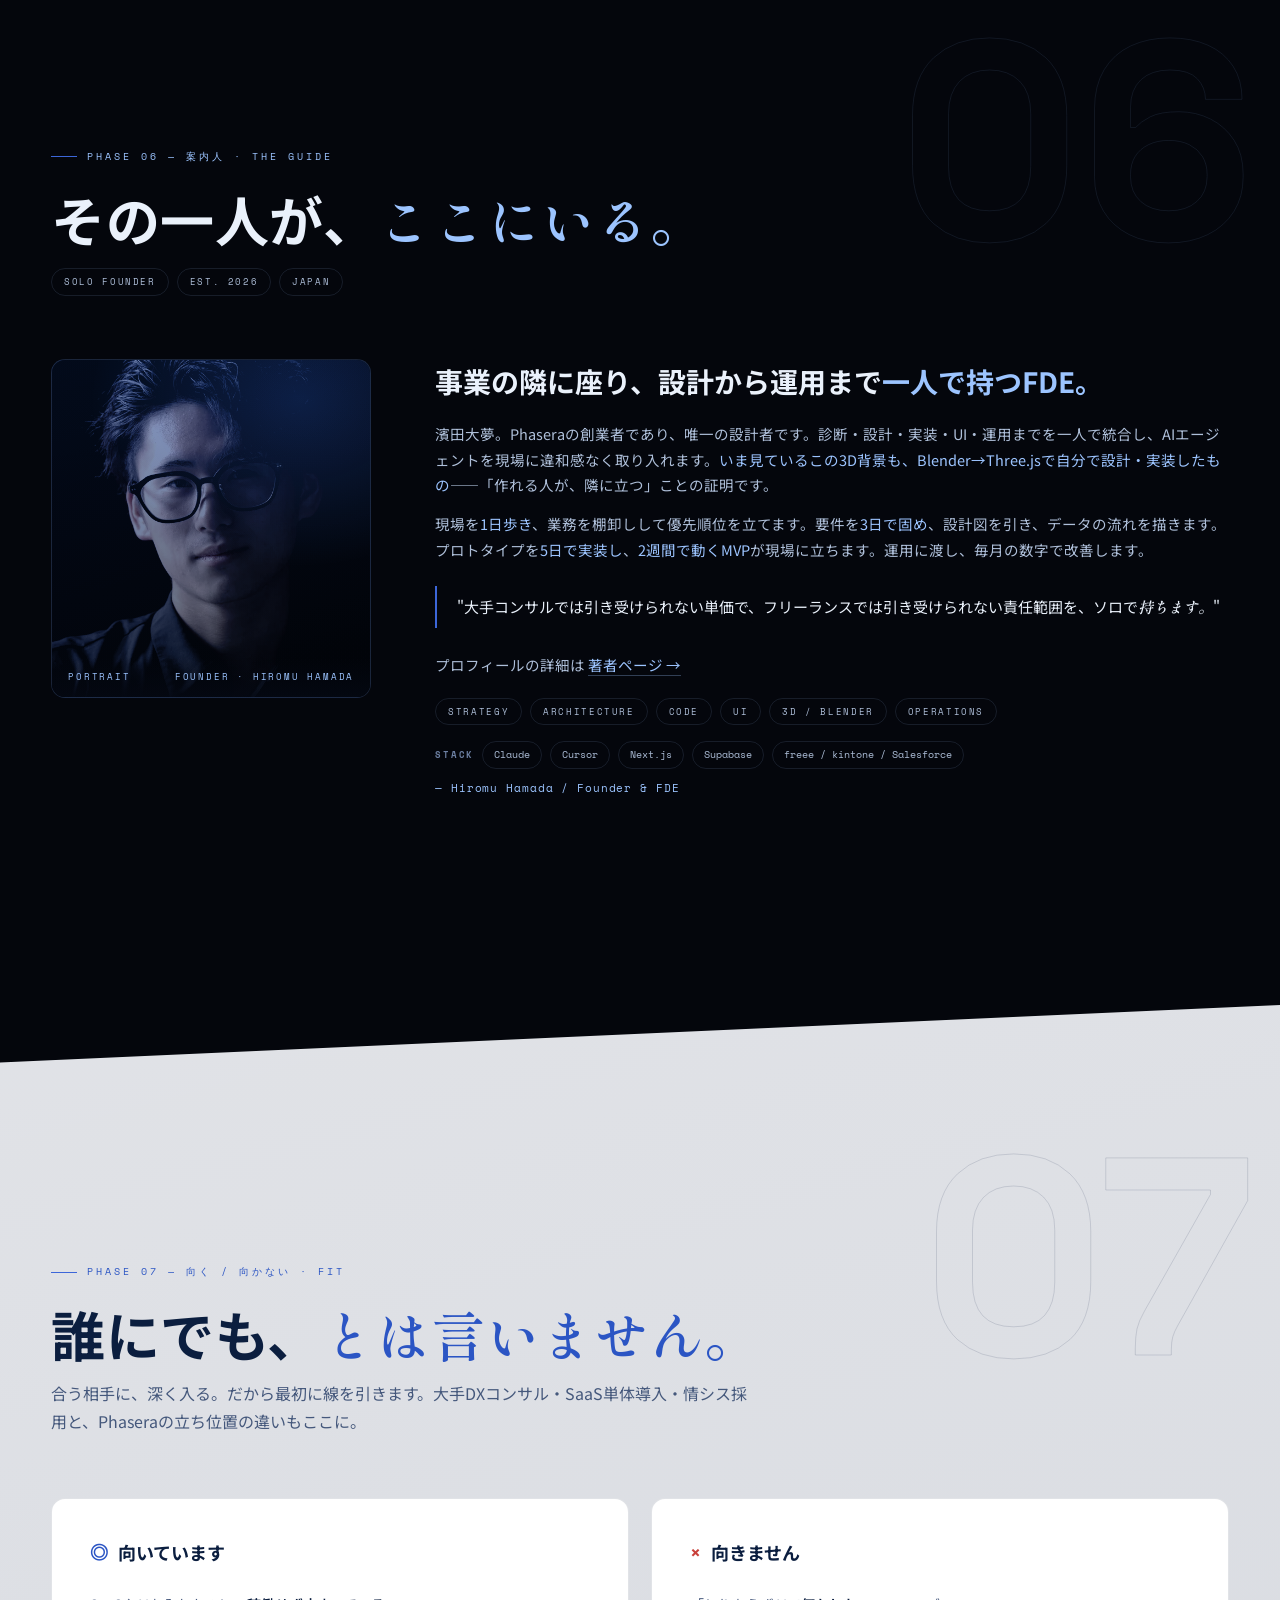
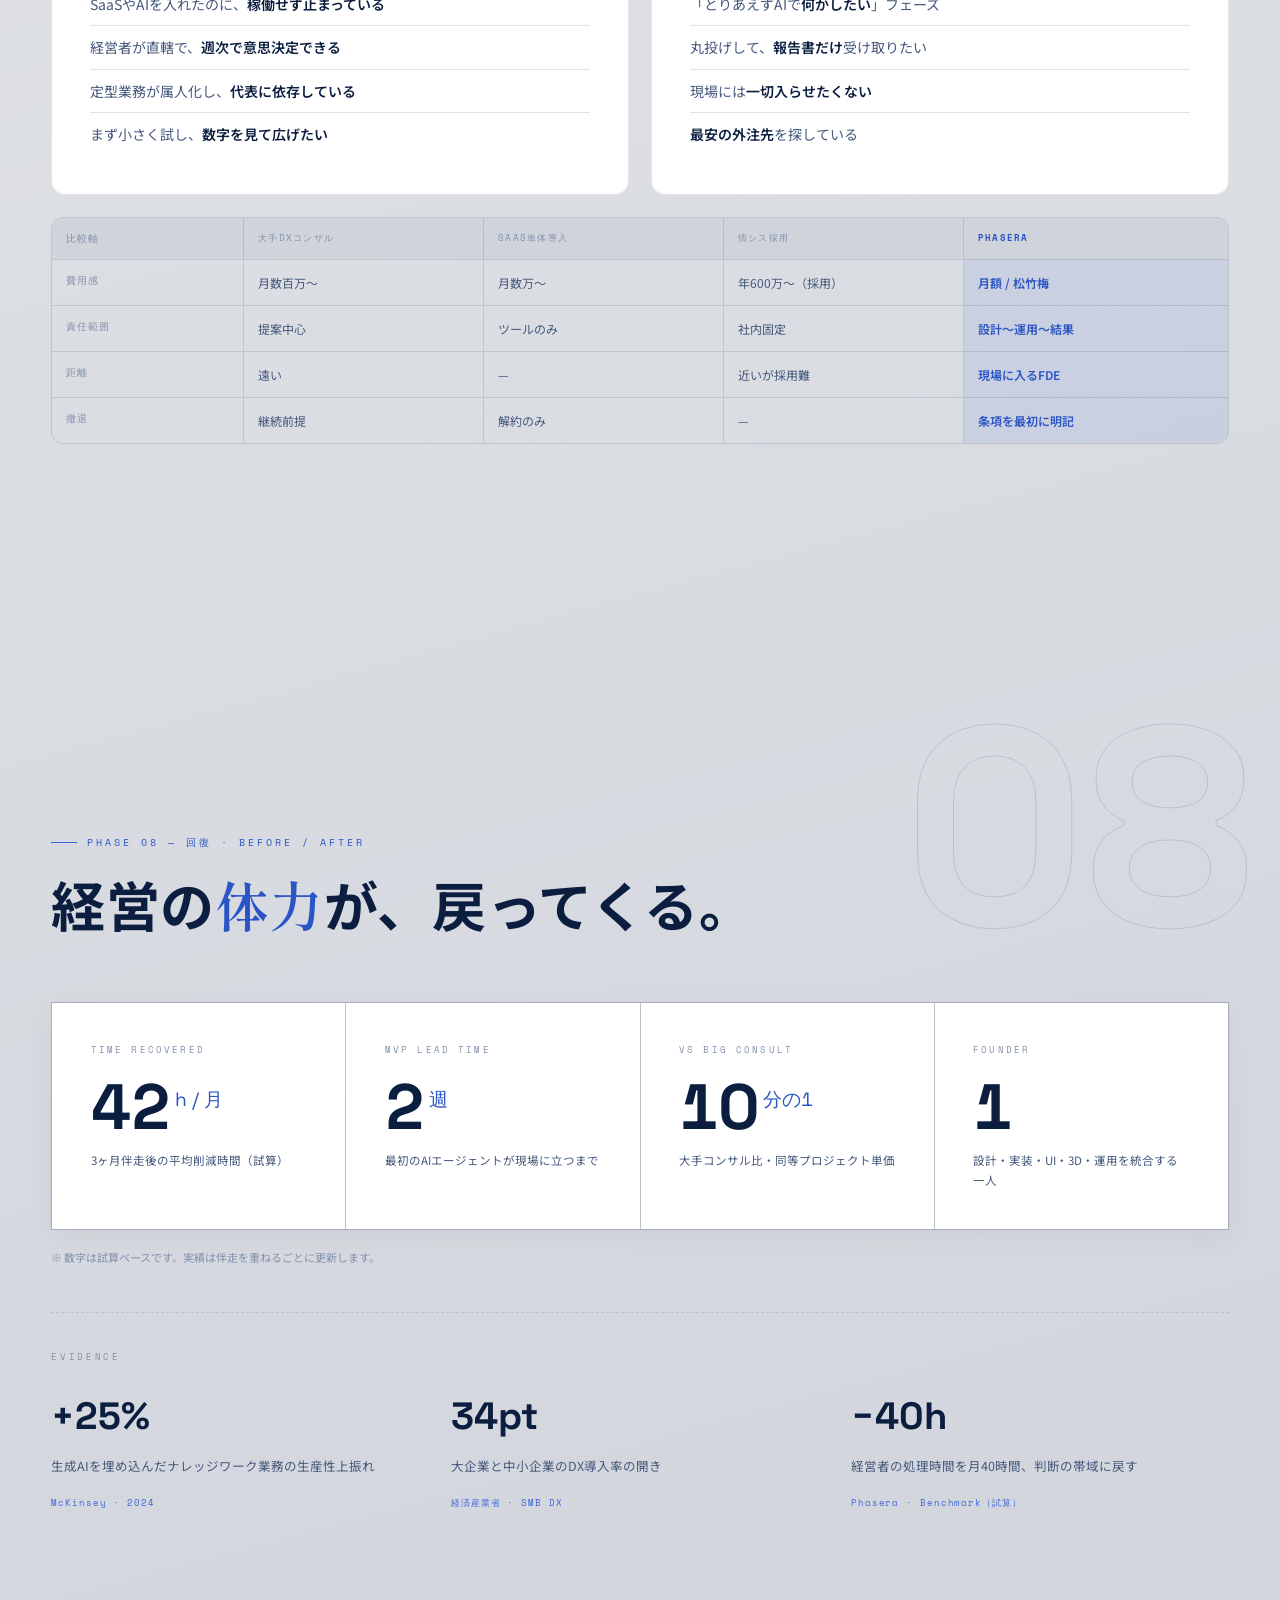
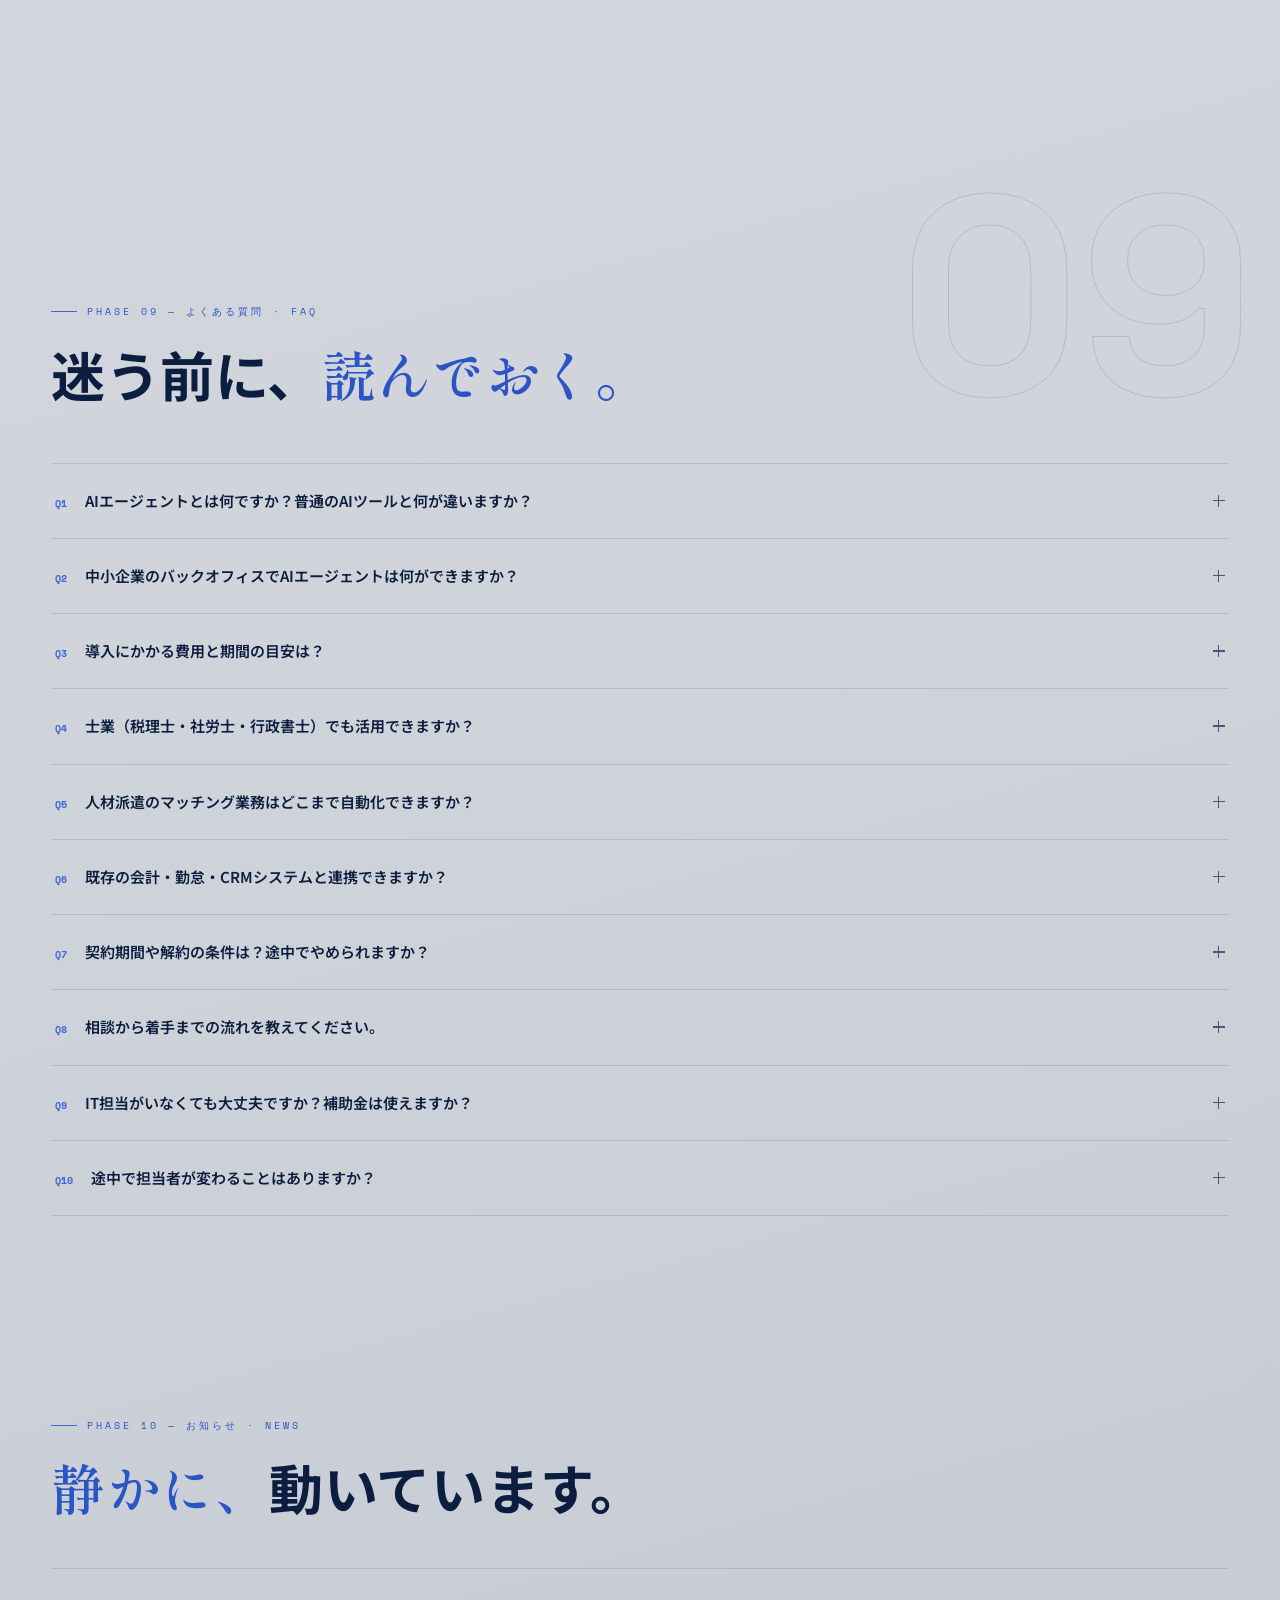
==== commit e6842a44: "fix(cache): JS/CSS が1年 immutable キャッシュで更新が届かない問題を解消 - 全 HTML の at/*.css・at/*.js 参照に ?v= を付与（既存訪問者のキャ" ====
--- a/index.html
+++ b/index.html
@@ -30,7 +30,7 @@
 <link rel="preconnect" href="https://fonts.googleapis.com">
 <link rel="preconnect" href="https://fonts.gstatic.com" crossorigin>
 <link rel="stylesheet" href="https://fonts.googleapis.com/css2?family=Space+Grotesk:wght@500;700&family=Space+Mono&family=Noto+Sans+JP:wght@400;500;700&family=Shippori+Mincho:wght@600&display=swap">
-<link rel="stylesheet" href="at/at.css">
+<link rel="stylesheet" href="at/at.css?v=20260716a">
 <link rel="preload" href="assets/3d/spine.glb" as="fetch" type="model/gltf-binary" crossorigin>
 <script type="importmap">
 { "imports": { "three": "./vendor/three/three.module.js", "three/addons/": "./vendor/three/addons/" } }
@@ -656,8 +656,8 @@
   </div>
 </footer>
 
-<script src="at/works-data.js"></script>
-<script src="at/app.js"></script>
-<script type="module" src="at/gl.js"></script>
+<script src="at/works-data.js?v=20260716a"></script>
+<script src="at/app.js?v=20260716a"></script>
+<script type="module" src="at/gl.js?v=20260716a"></script>
 </body>
 </html>
--- a/at/at.css
+++ b/at/at.css
@@ -494,11 +494,31 @@
 @media (max-width: 820px) { .industry { grid-template-columns: 1fr; } }
 
 /* ---------- GUIDE ---------- */
-.guide-grid { display: grid; grid-template-columns: 0.85fr 1.15fr; gap: clamp(26px, 5vw, 70px); margin-top: 7vh; align-items: start; }
-.photo { position: relative; border-radius: 14px; overflow: hidden; border: 1px solid var(--line); }
-.photo img { width: 100%; filter: saturate(0.82) contrast(1.04); }
+.guide-grid { display: grid; grid-template-columns: clamp(230px, 26vw, 320px) 1fr; gap: clamp(26px, 5vw, 70px); margin-top: 7vh; align-items: start; }
+.photo { position: relative; isolation: isolate; border-radius: 14px; overflow: hidden; border: 1px solid var(--line); aspect-ratio: 1 / 1.06; background: linear-gradient(160deg, #0a1730, #060c1a); }
+.photo img {
+  width: 100%; height: 100%; object-fit: cover; object-position: 50% 28%; display: block;
+  opacity: 0.86; filter: saturate(0.55) contrast(1.06) brightness(0.92);
+  transition: opacity 0.6s var(--ease-out), filter 0.6s var(--ease-out);
+}
+.photo::before {
+  content: ''; position: absolute; inset: 0; z-index: 1; pointer-events: none;
+  background:
+    radial-gradient(120% 90% at 78% 12%, rgba(111, 168, 255, 0.14), transparent 55%),
+    linear-gradient(165deg, rgba(11, 30, 63, 0.28), rgba(4, 6, 12, 0.52) 88%);
+}
+.photo::after {
+  content: ''; position: absolute; inset: 0; z-index: 1; pointer-events: none;
+  background: linear-gradient(160deg, #3c66d9, #0b1e3f);
+  mix-blend-mode: color; opacity: 0.32;
+  transition: opacity 0.6s var(--ease-out);
+}
+@media (hover: hover) {
+  .photo:hover img { opacity: 1; filter: saturate(0.8) contrast(1.04) brightness(1); }
+  .photo:hover::after { opacity: 0.16; }
+}
 .photo .pmeta {
-  position: absolute; left: 0; right: 0; bottom: 0;
+  position: absolute; left: 0; right: 0; bottom: 0; z-index: 2;
   display: flex; justify-content: space-between;
   padding: 12px 16px;
   font-family: var(--font-mono); font-size: 9px; letter-spacing: 0.2em; text-transform: uppercase;
@@ -522,7 +542,7 @@
   color: var(--dim); border: 1px solid var(--line); border-radius: 999px; padding: 5px 12px;
 }
 .sig { font-family: var(--font-mono); font-size: 11px; color: var(--accent-3); letter-spacing: 0.08em; }
-@media (max-width: 900px) { .guide-grid { grid-template-columns: 1fr; } }
+@media (max-width: 900px) { .guide-grid { grid-template-columns: 1fr; } .photo { max-width: 300px; } }
 
 /* ---------- NUMBERS ---------- */
 .num-row {
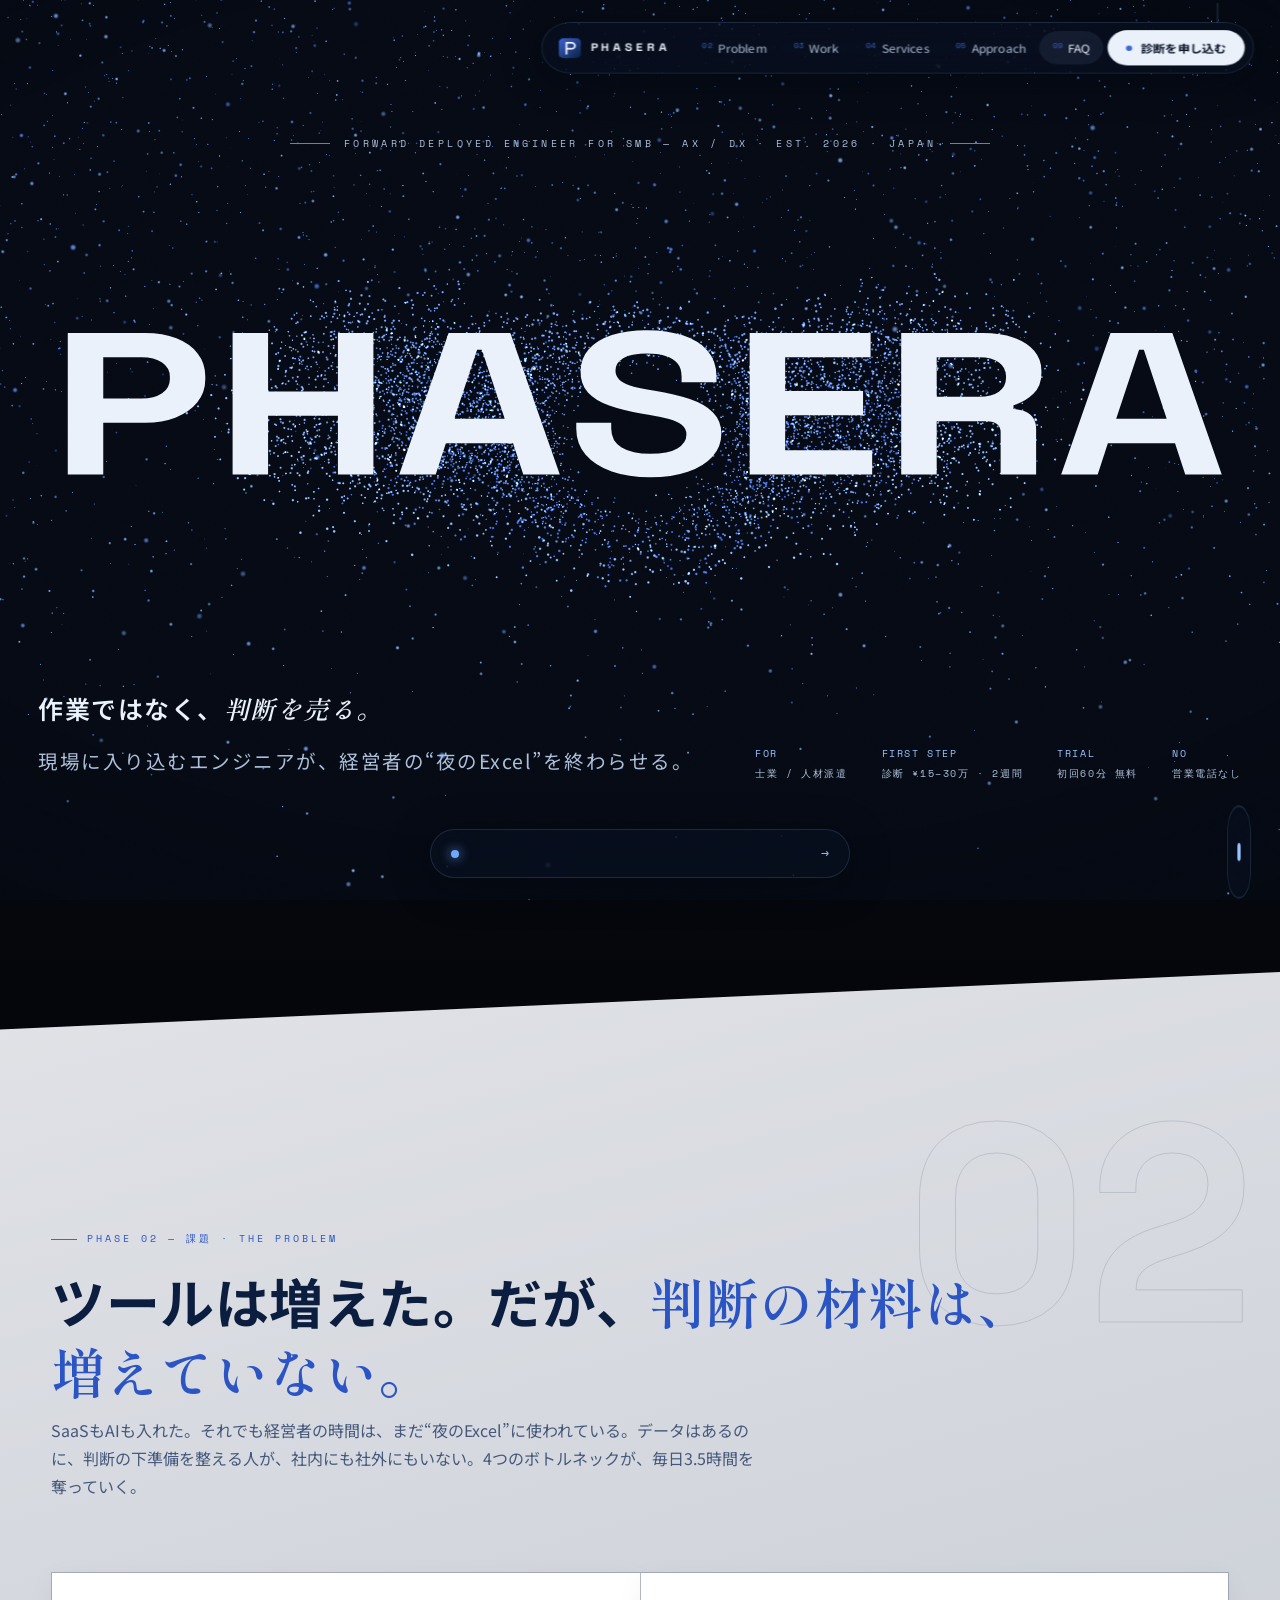
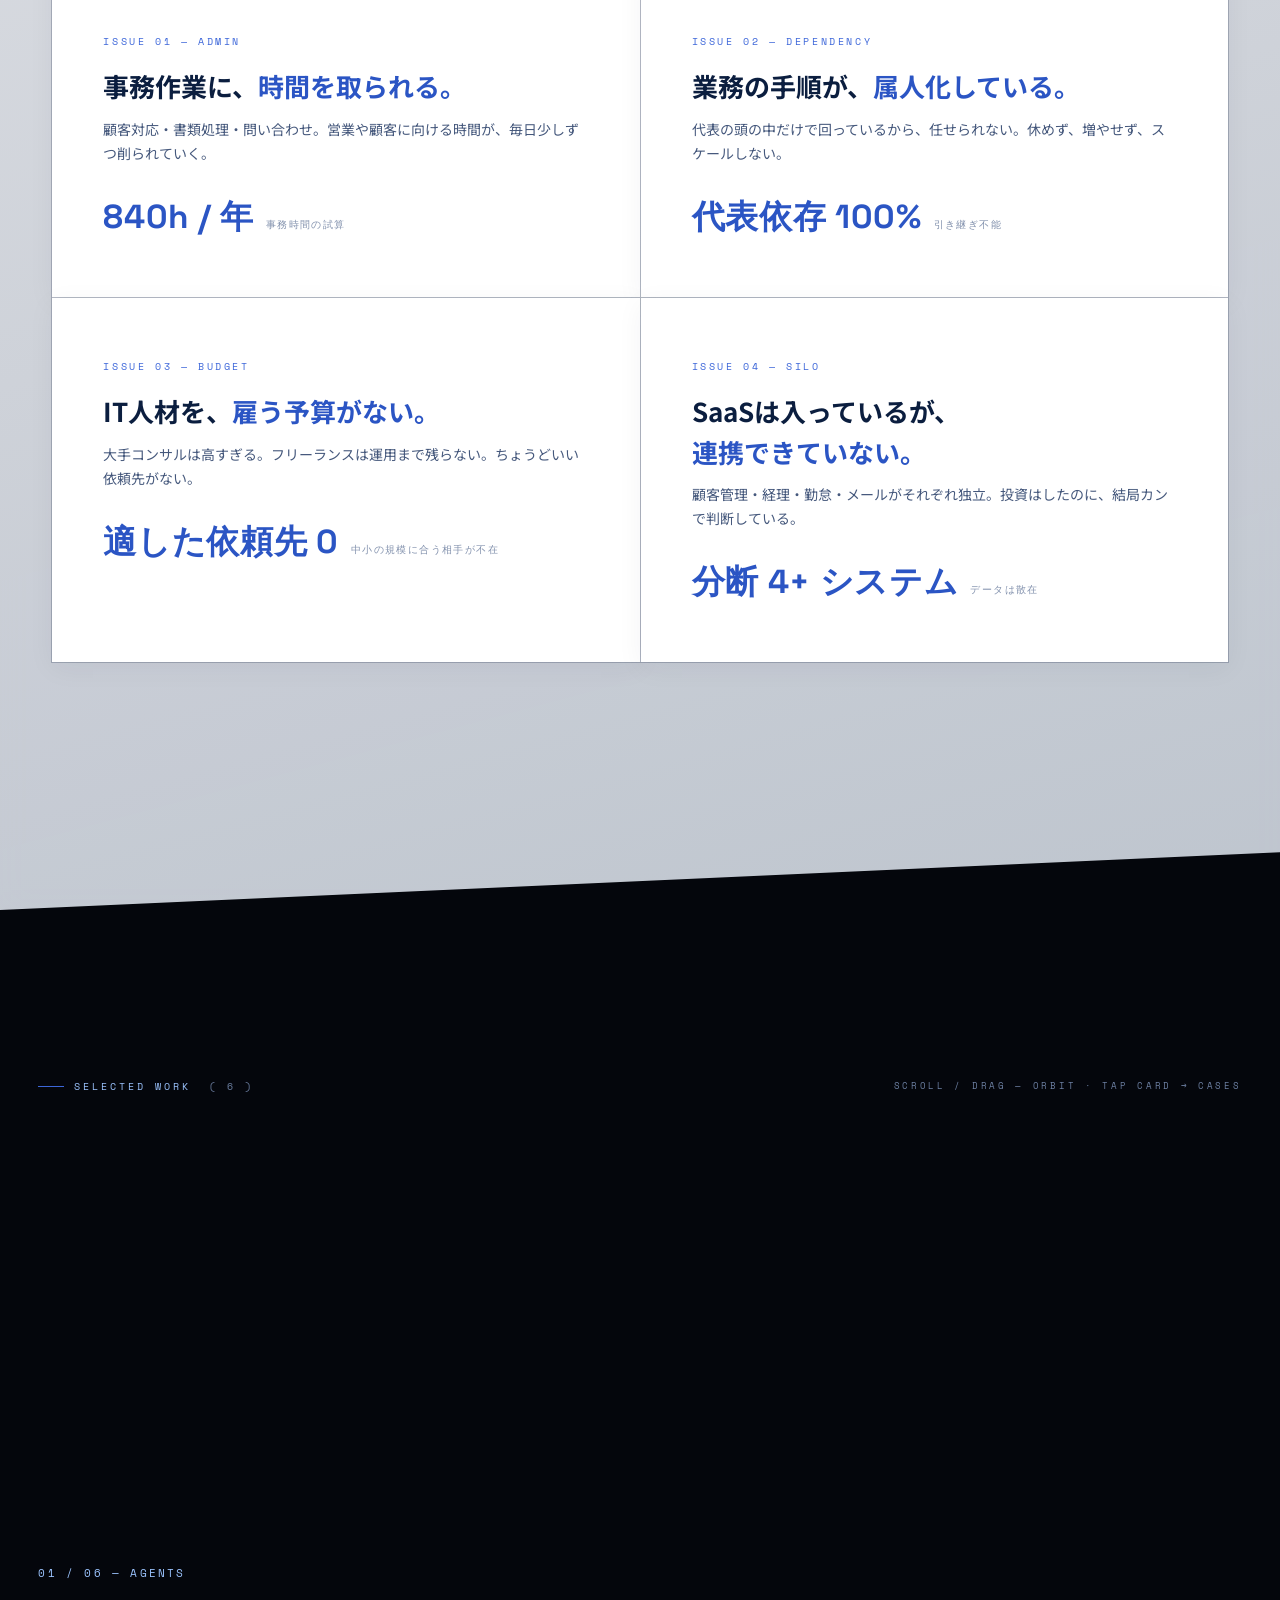
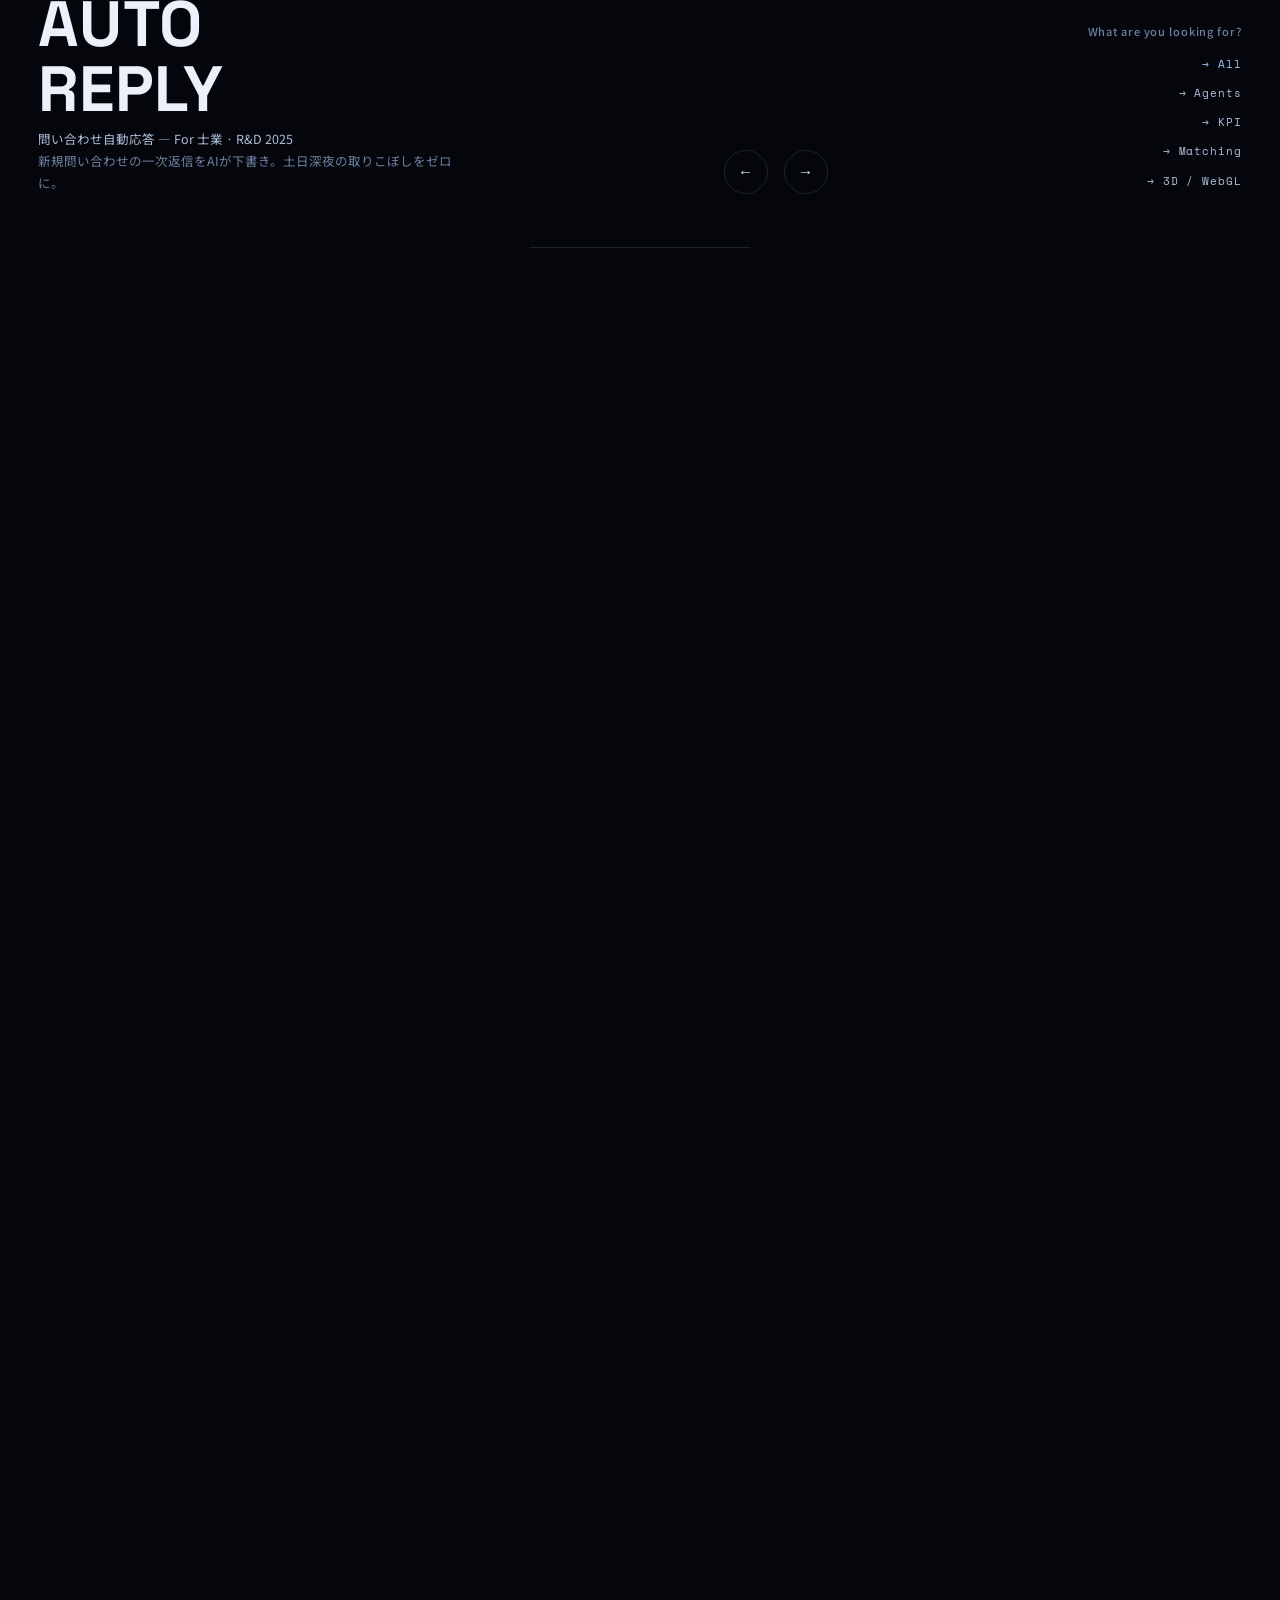
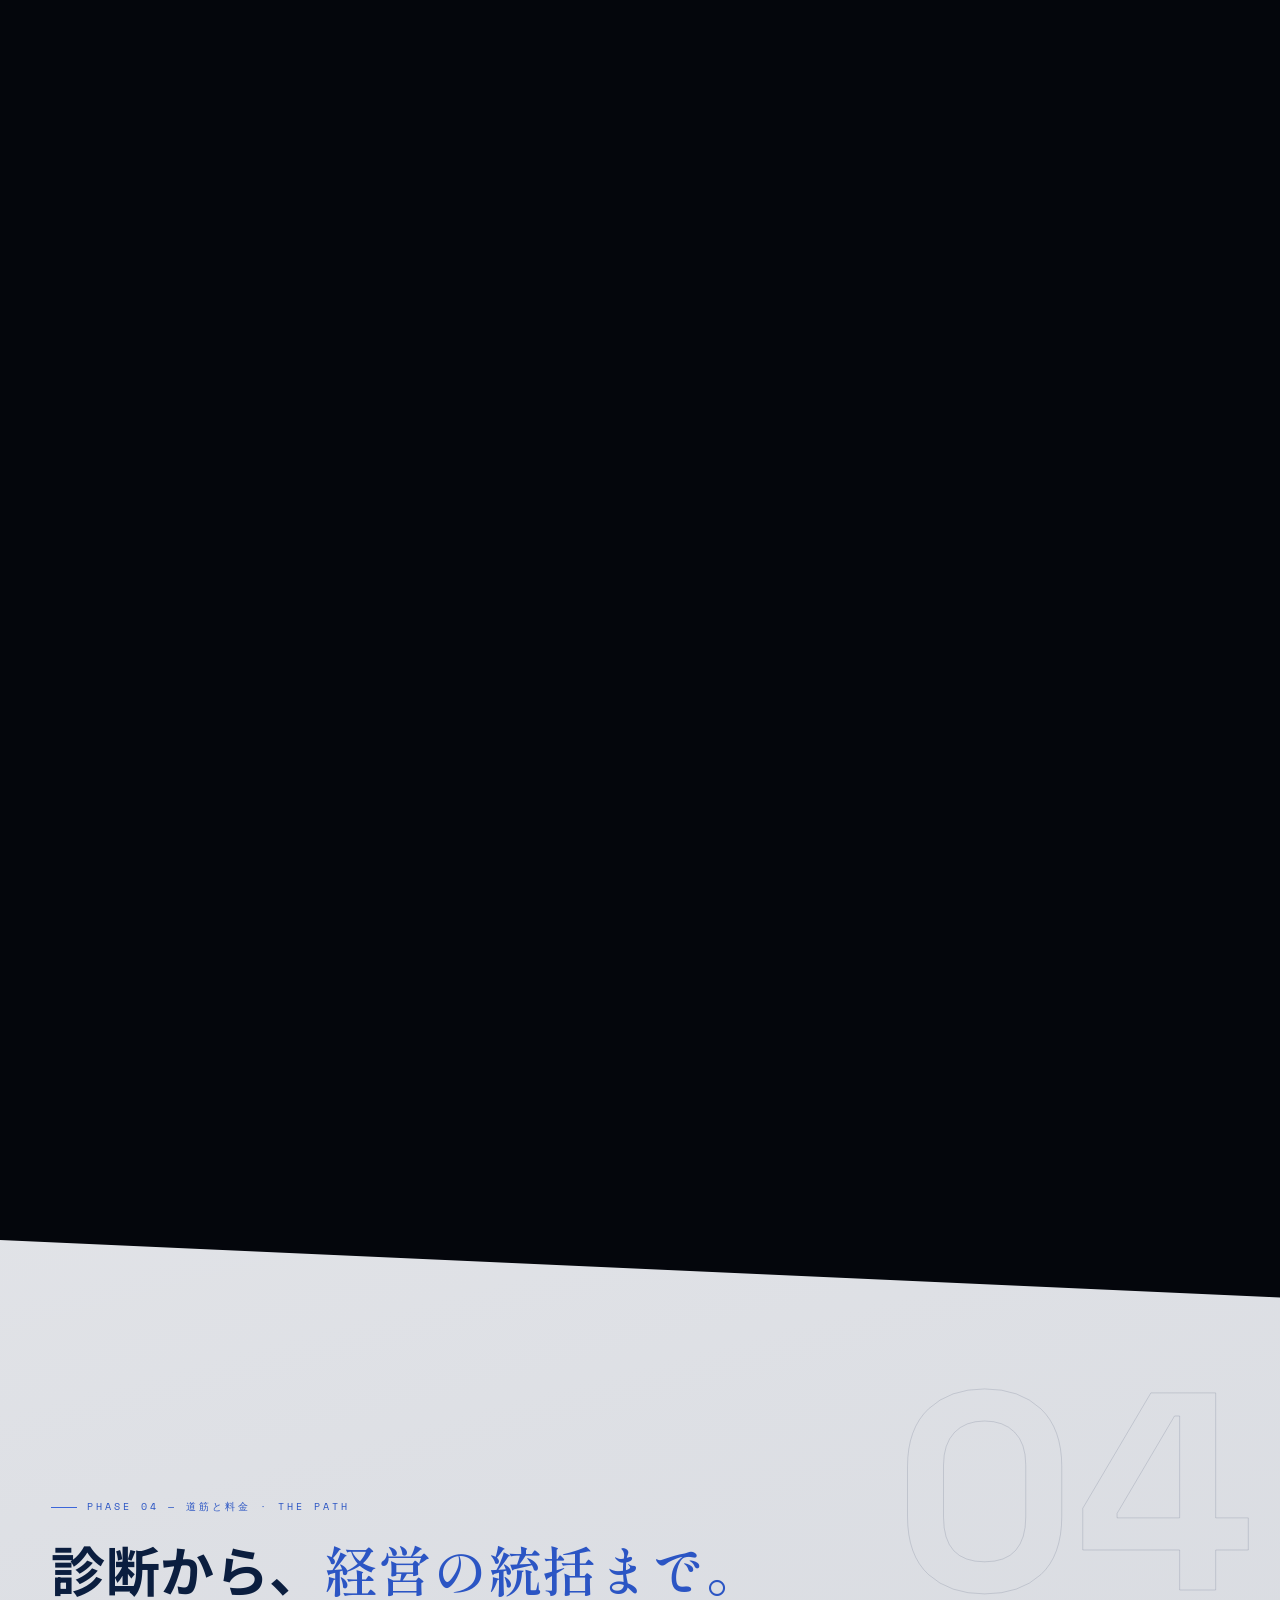
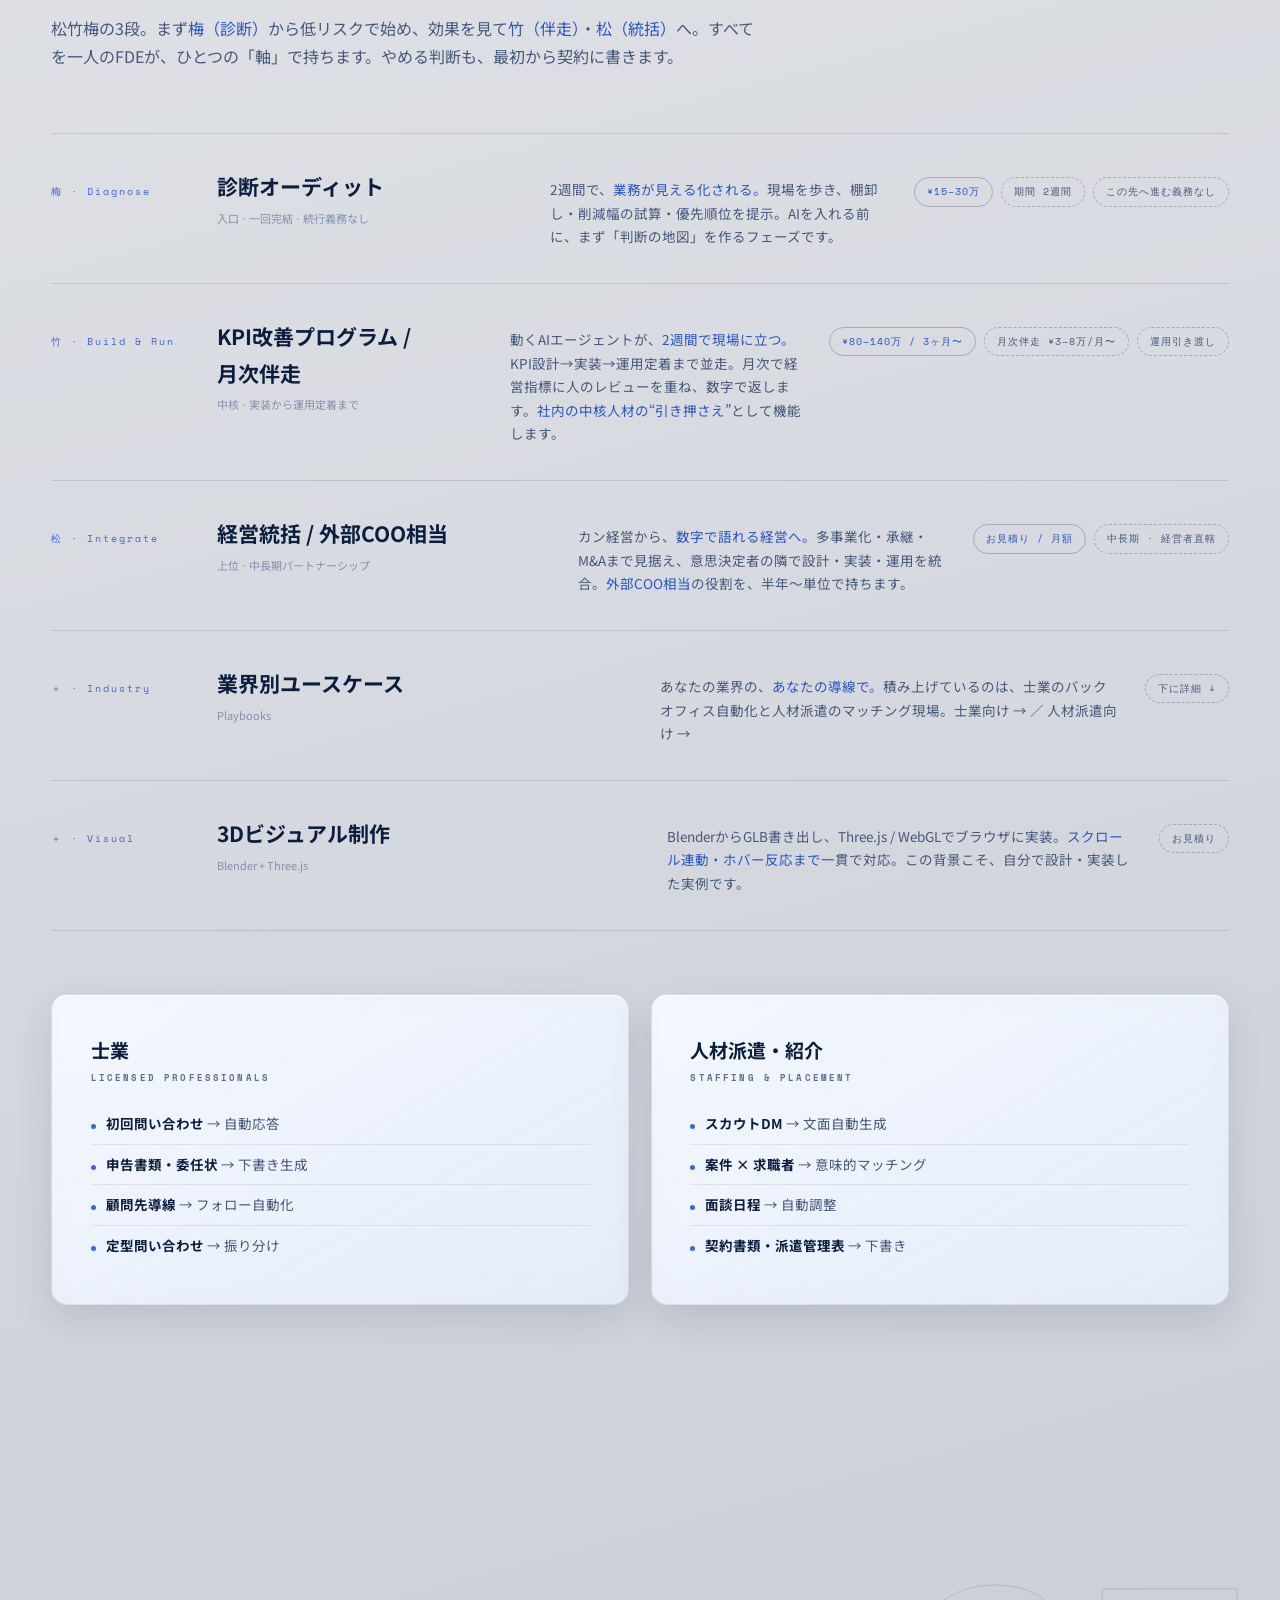
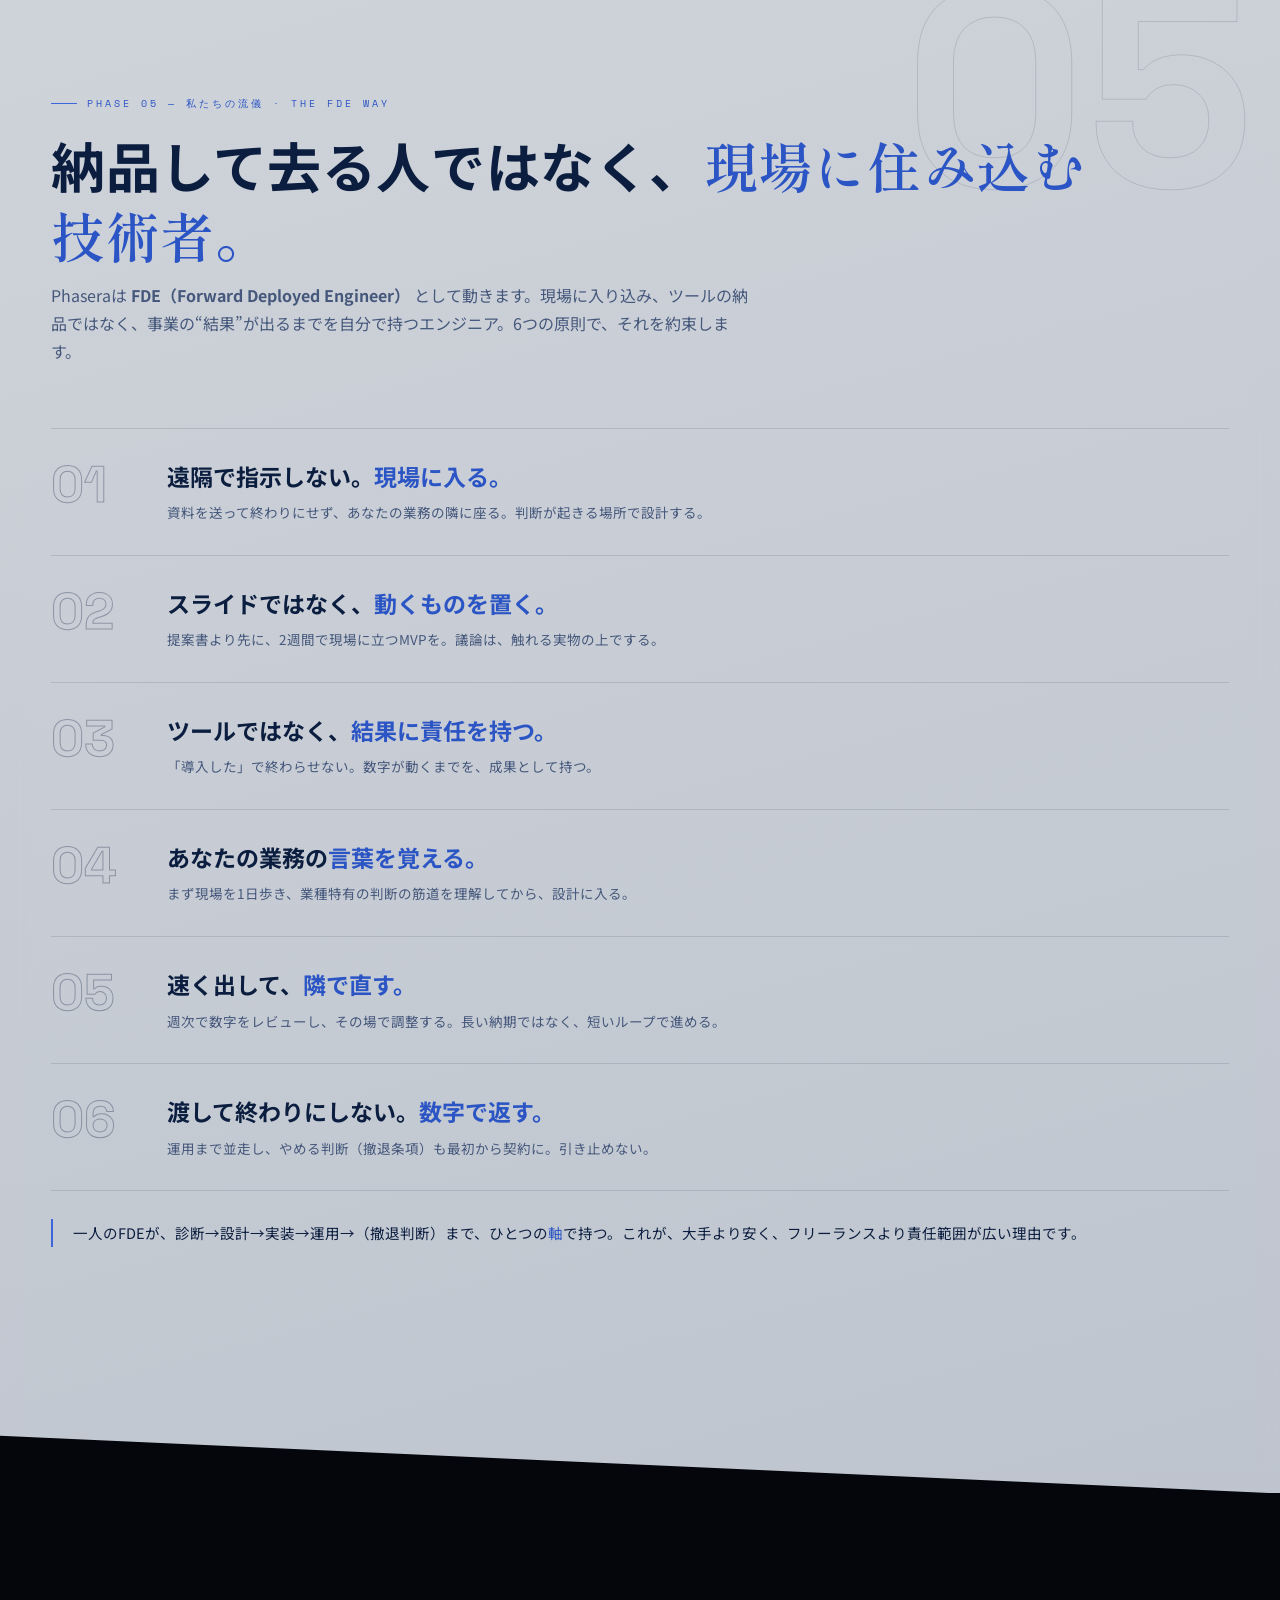
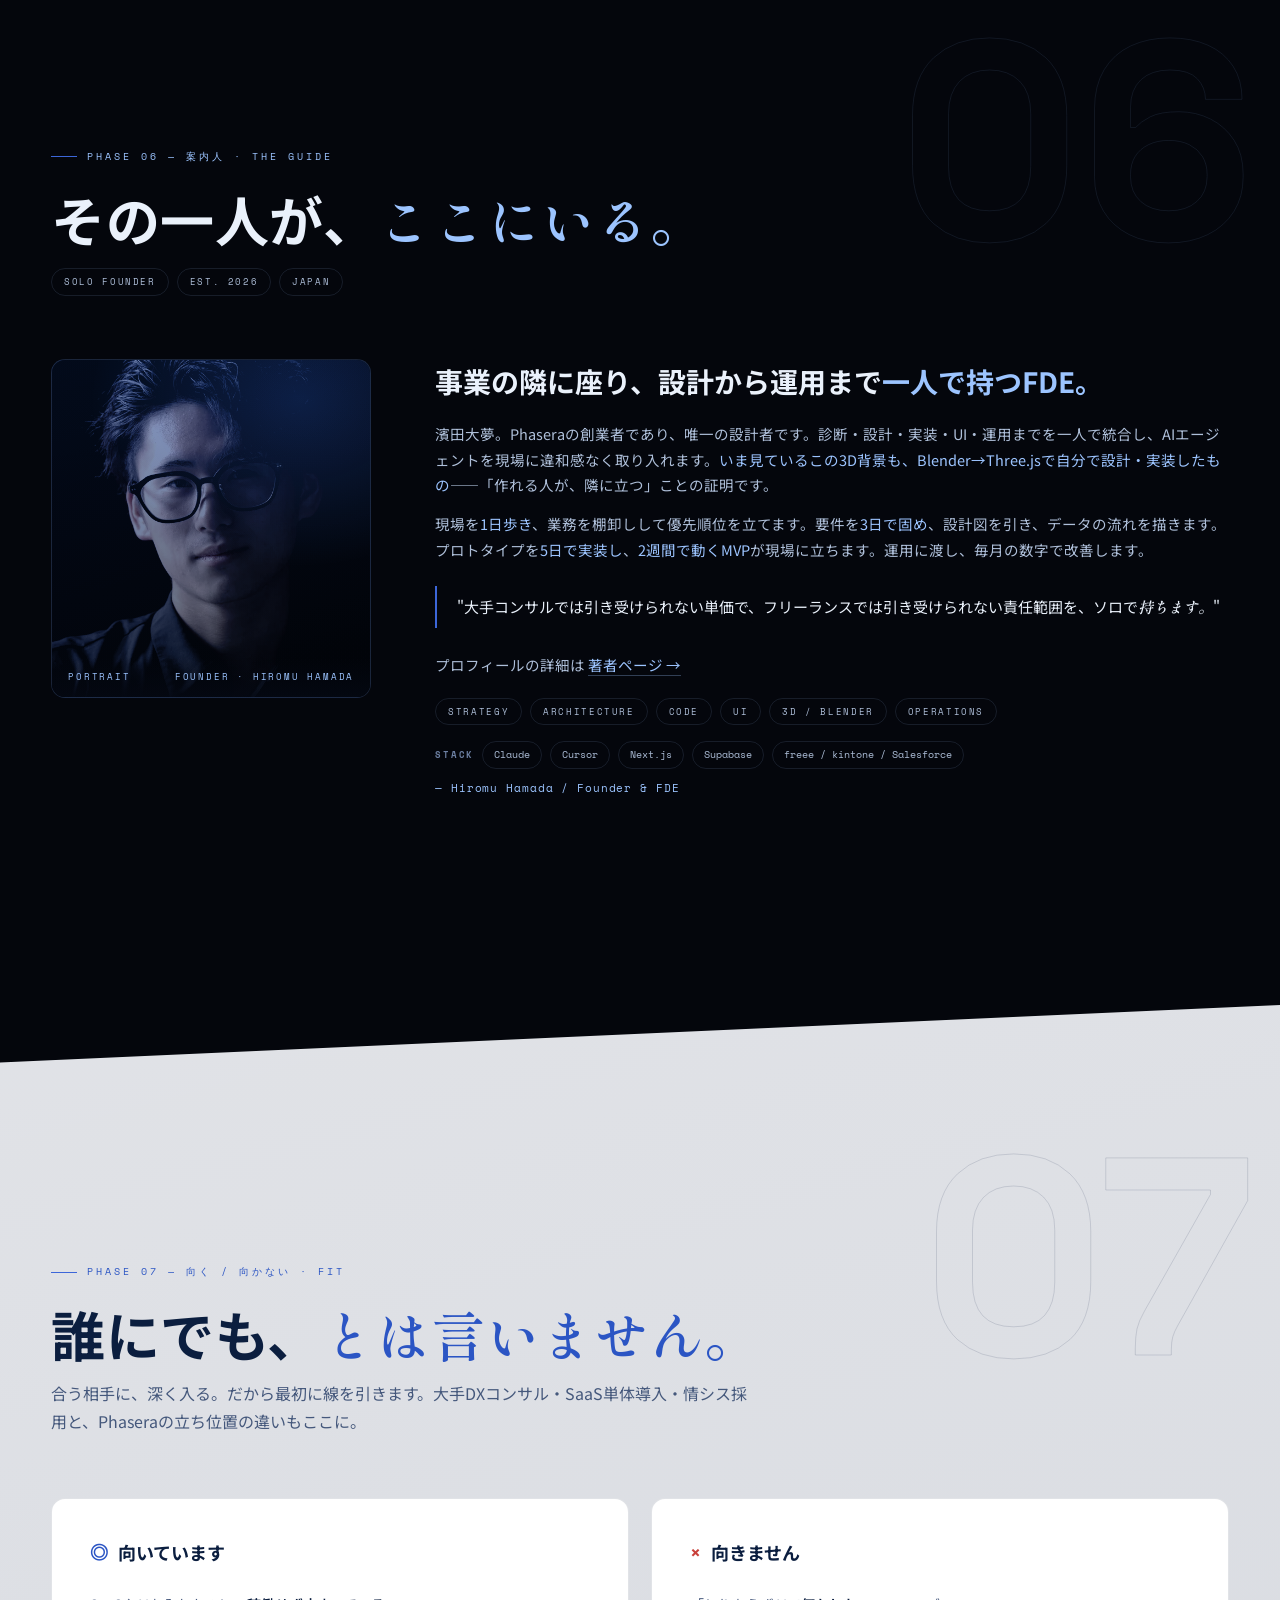
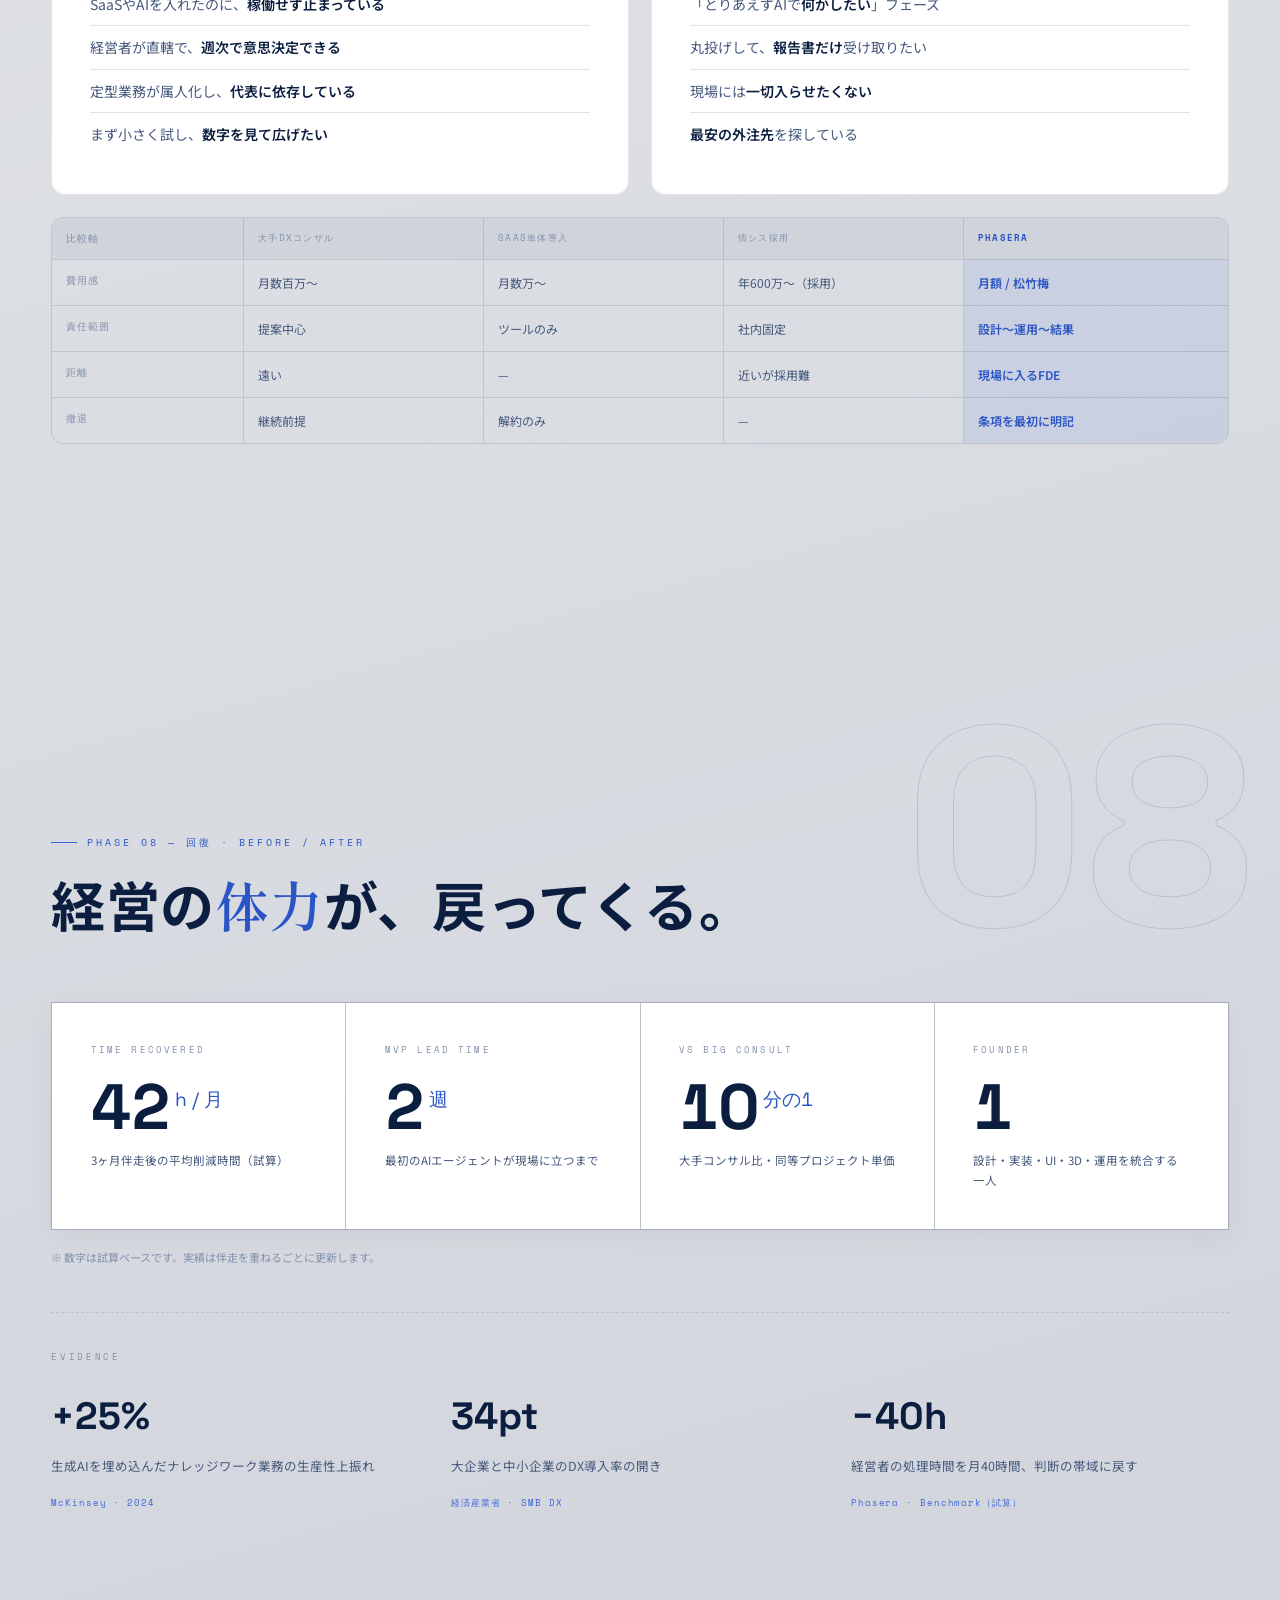
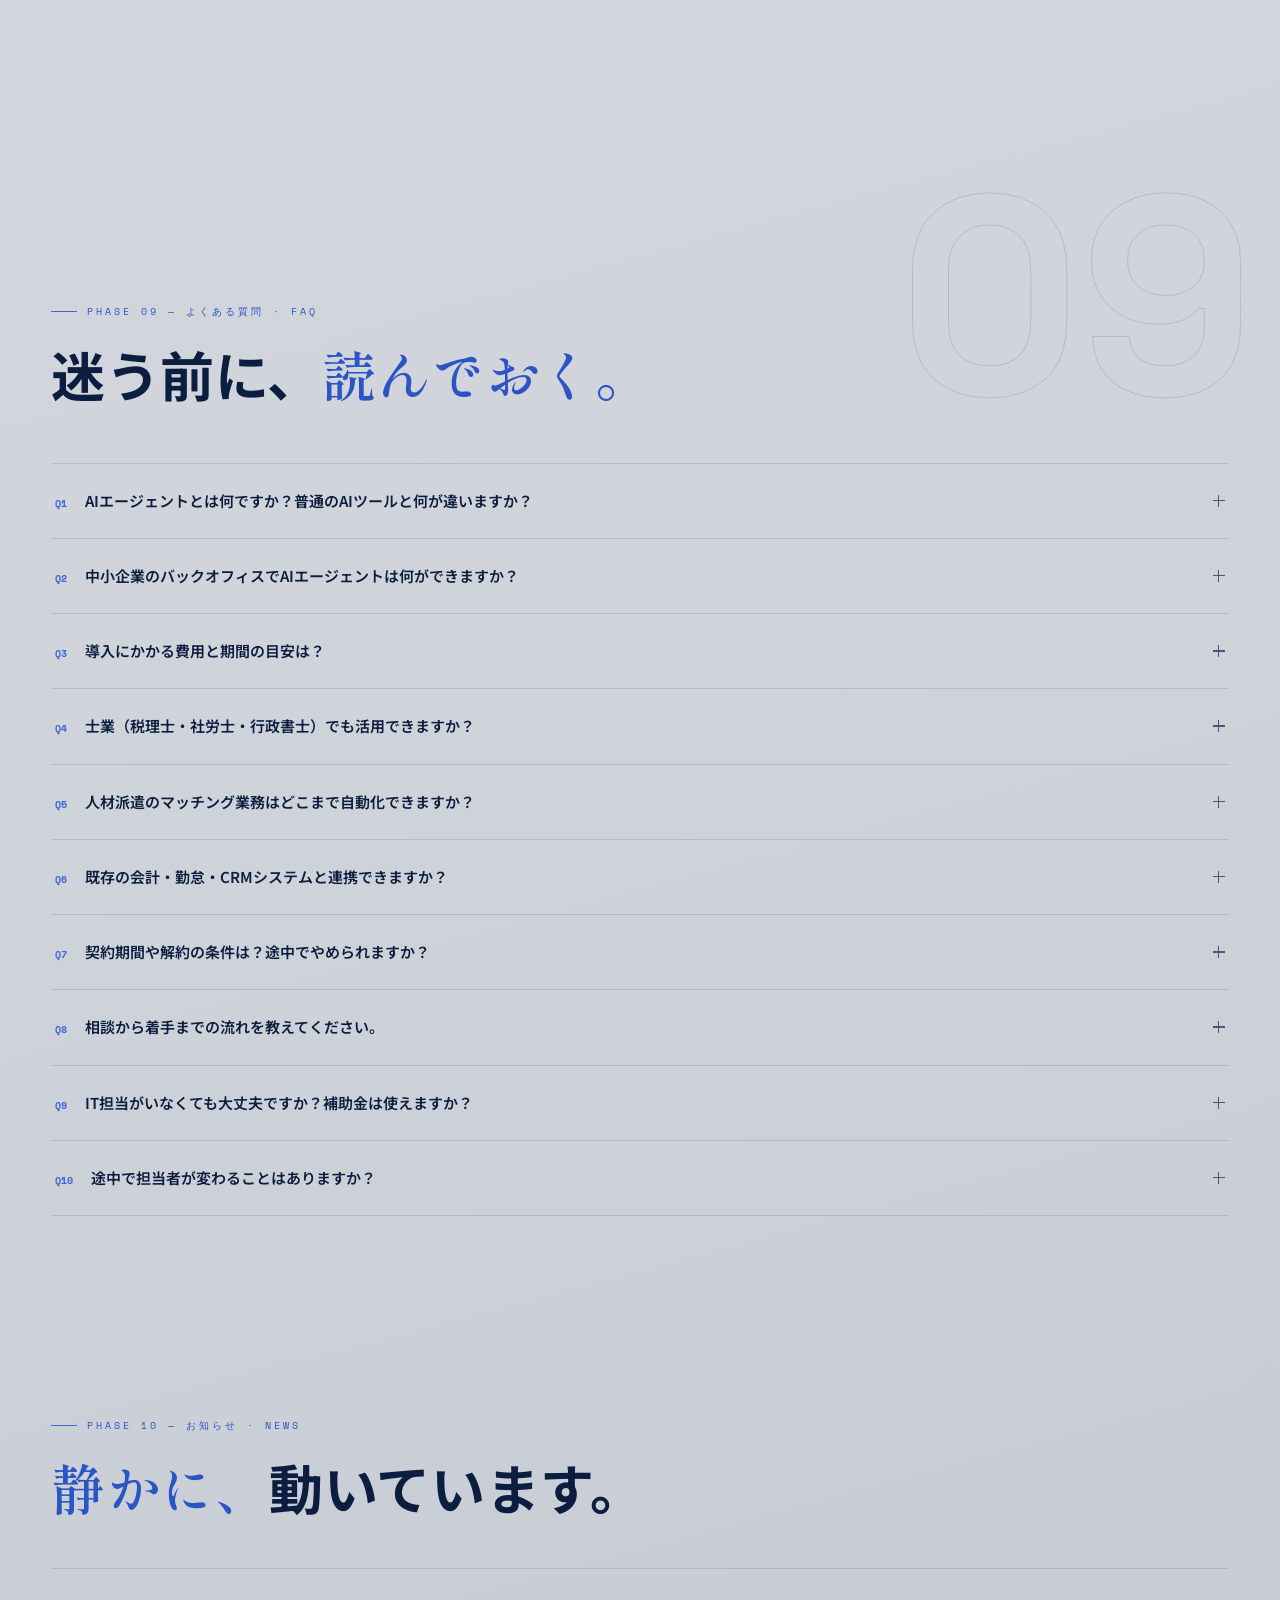
==== commit 69358f66: "works: フォーカスカードのタップで /cases/ へ遷移 - gl.js: タップ判定（<220ms・移動<6px）にレイキャストを追加。   フォーカス中のカードに命中したら /cases/" ====
--- a/index.html
+++ b/index.html
@@ -30,7 +30,7 @@
 <link rel="preconnect" href="https://fonts.googleapis.com">
 <link rel="preconnect" href="https://fonts.gstatic.com" crossorigin>
 <link rel="stylesheet" href="https://fonts.googleapis.com/css2?family=Space+Grotesk:wght@500;700&family=Space+Mono&family=Noto+Sans+JP:wght@400;500;700&family=Shippori+Mincho:wght@600&display=swap">
-<link rel="stylesheet" href="at/at.css?v=20260716a">
+<link rel="stylesheet" href="at/at.css?v=20260716b">
 <link rel="preload" href="assets/3d/spine.glb" as="fetch" type="model/gltf-binary" crossorigin>
 <script type="importmap">
 { "imports": { "three": "./vendor/three/three.module.js", "three/addons/": "./vendor/three/addons/" } }
@@ -223,7 +223,7 @@
     <div class="works-pin">
       <div class="whead">
         <div class="eyebrow">Selected Work <span class="wcount">( 6 )</span></div>
-        <div class="works-hint">Scroll / Drag — Orbit the spine</div>
+        <div class="works-hint">Scroll / Drag — Orbit · Tap card → Cases</div>
       </div>
       <div class="works-stage" aria-hidden="true"></div>
       <div class="works-ui">
@@ -656,8 +656,8 @@
   </div>
 </footer>
 
-<script src="at/works-data.js?v=20260716a"></script>
-<script src="at/app.js?v=20260716a"></script>
-<script type="module" src="at/gl.js?v=20260716a"></script>
+<script src="at/works-data.js?v=20260716b"></script>
+<script src="at/app.js?v=20260716b"></script>
+<script type="module" src="at/gl.js?v=20260716b"></script>
 </body>
 </html>
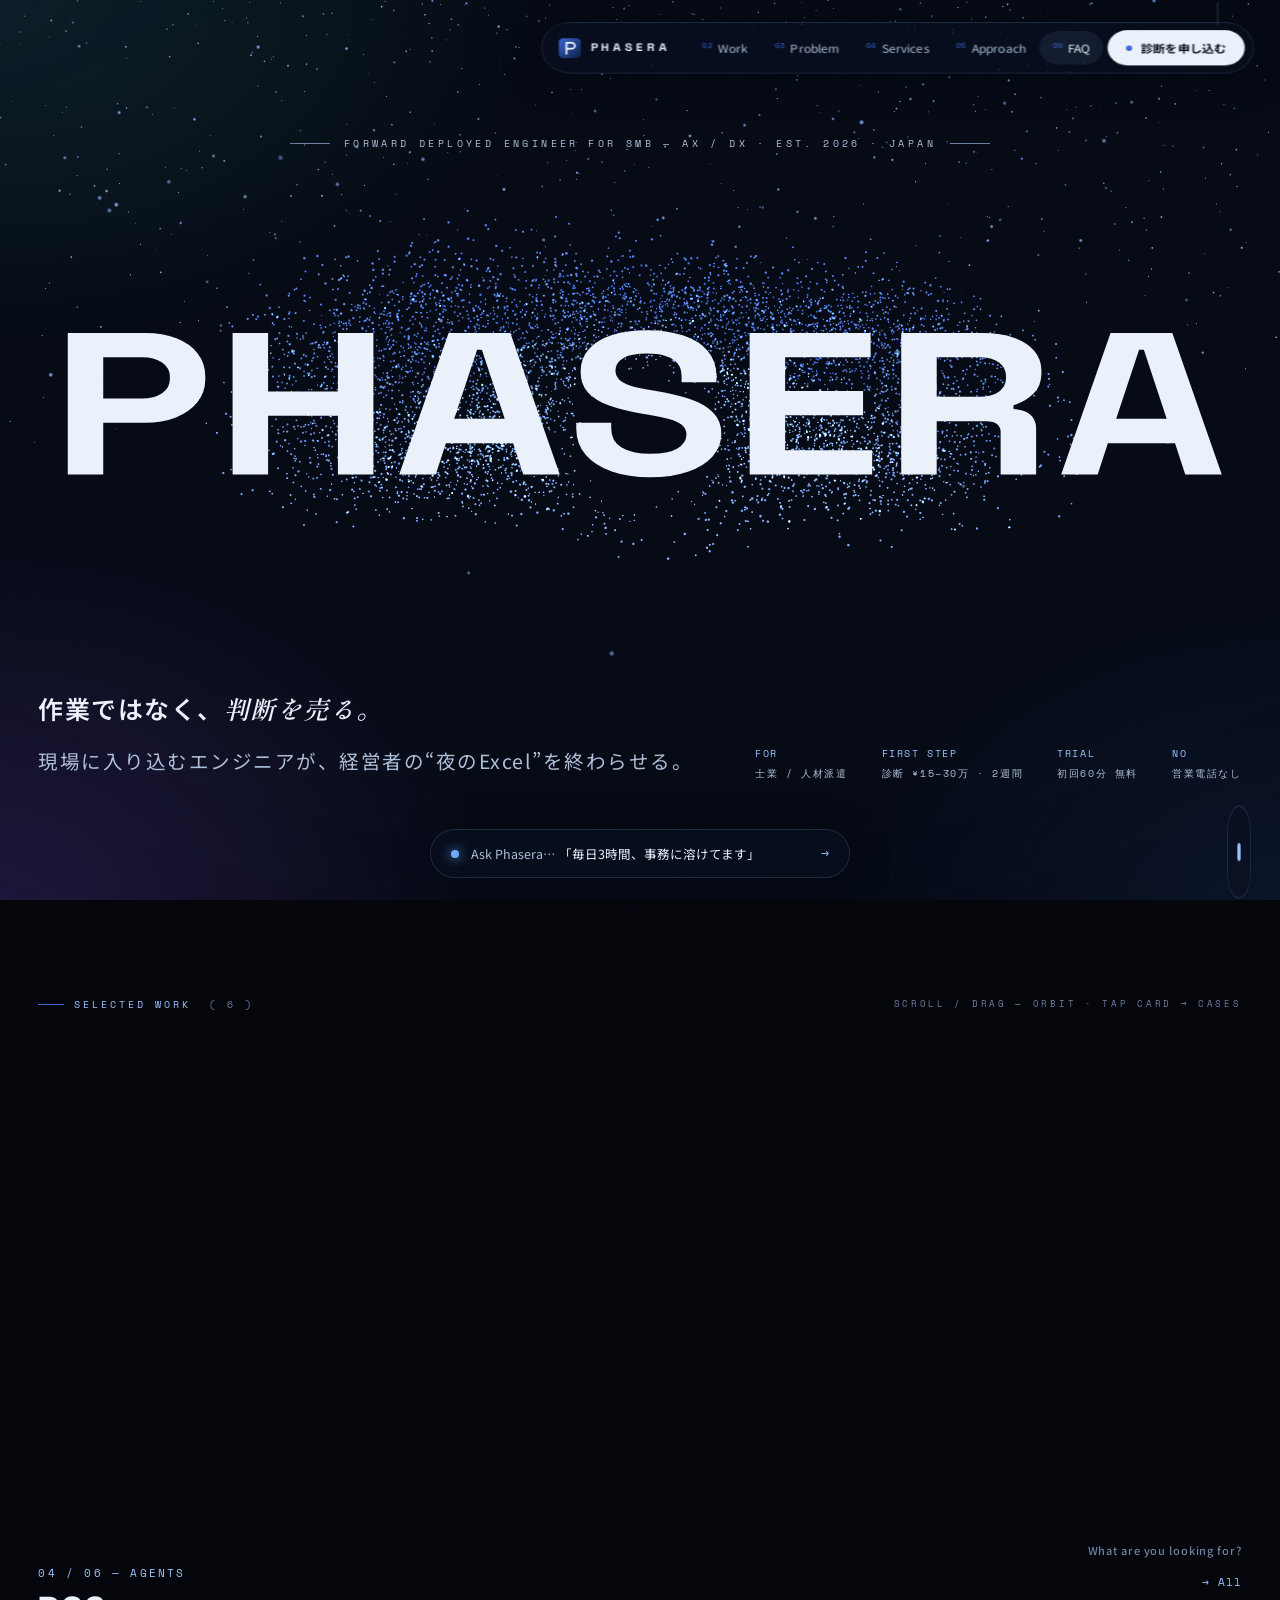
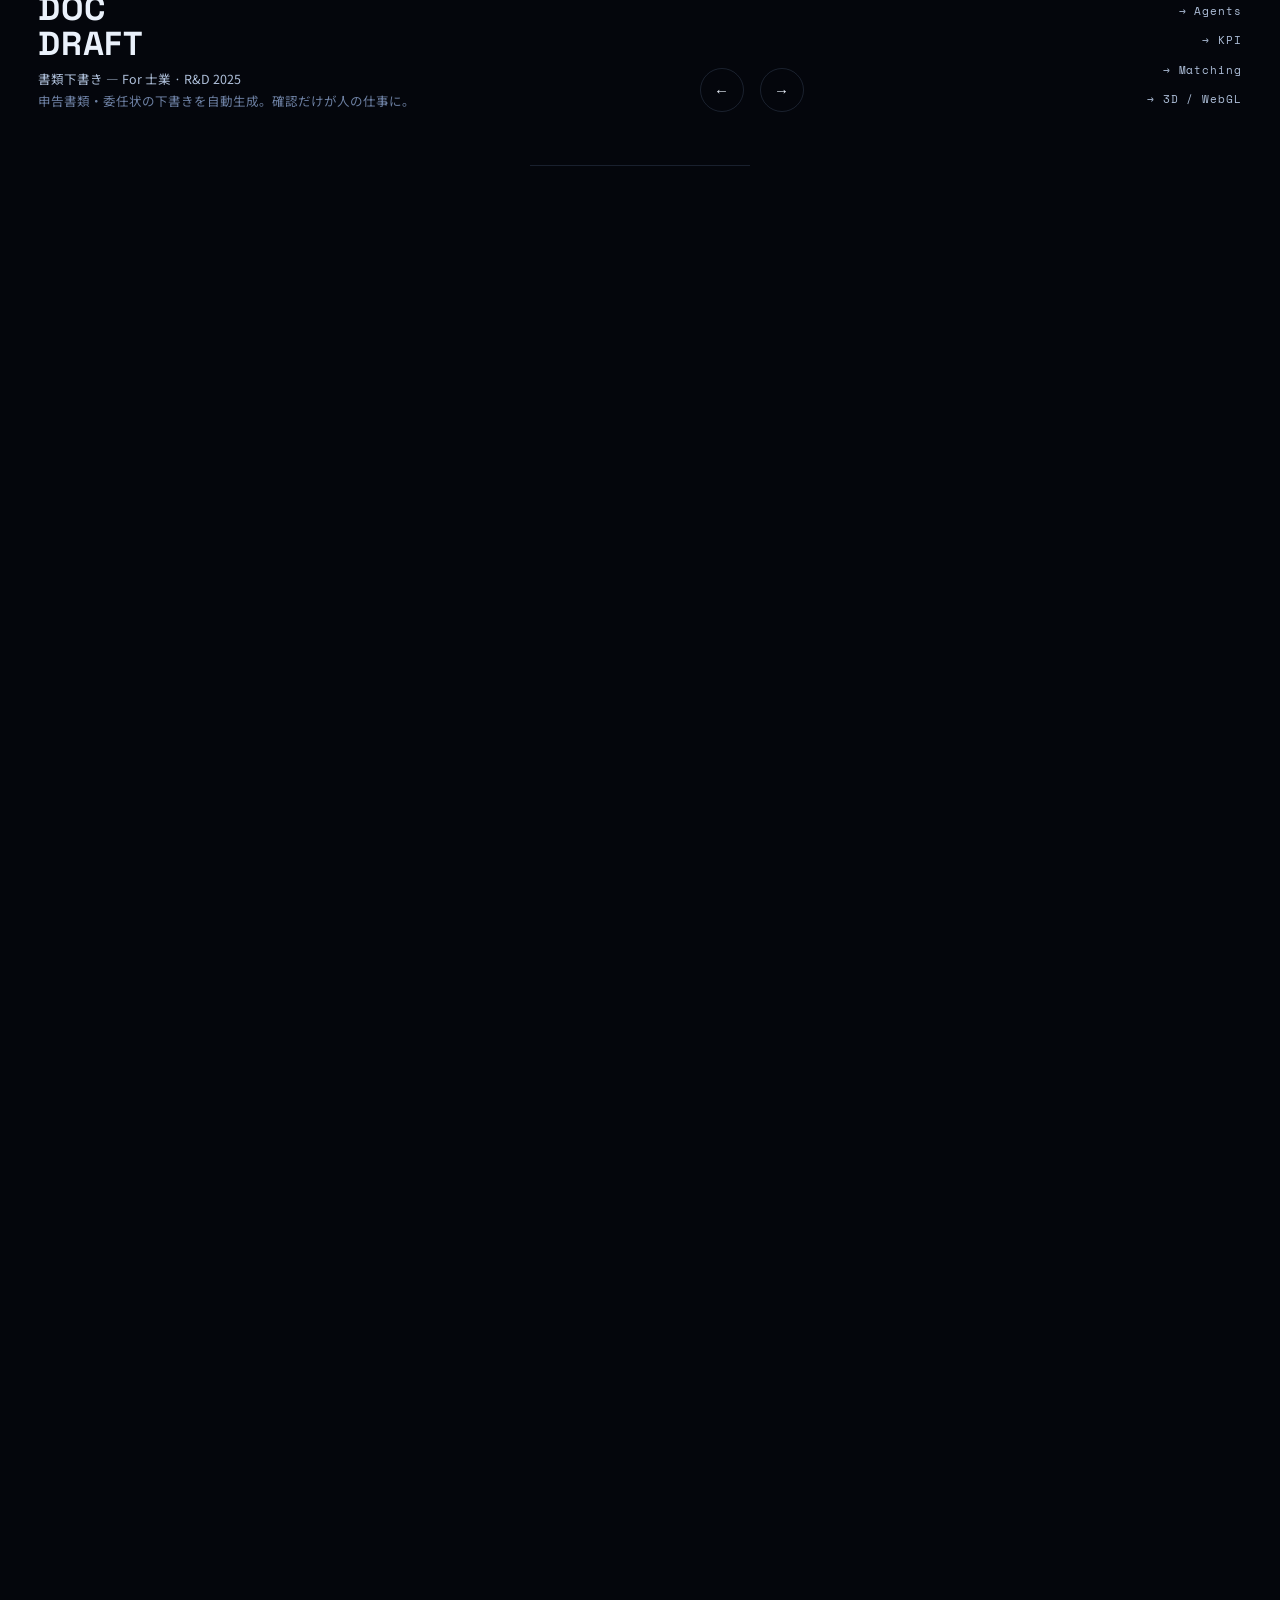
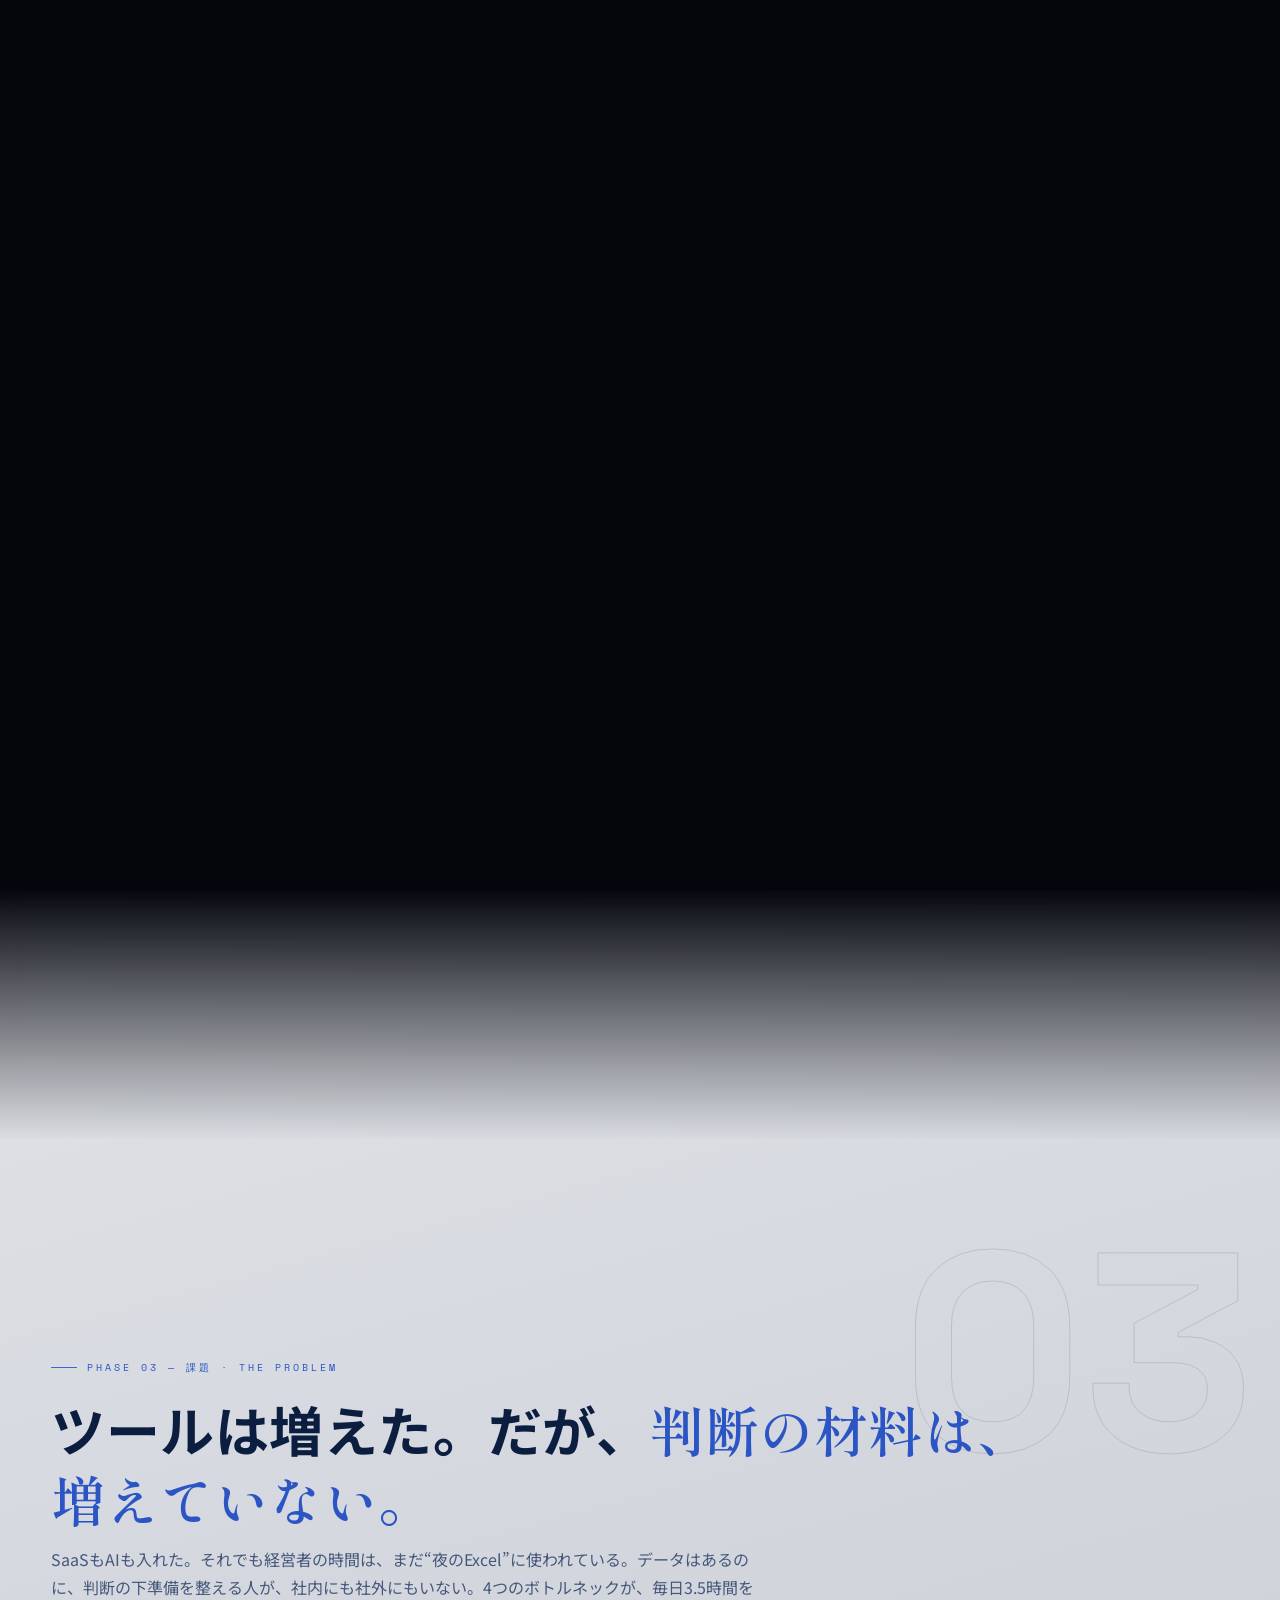
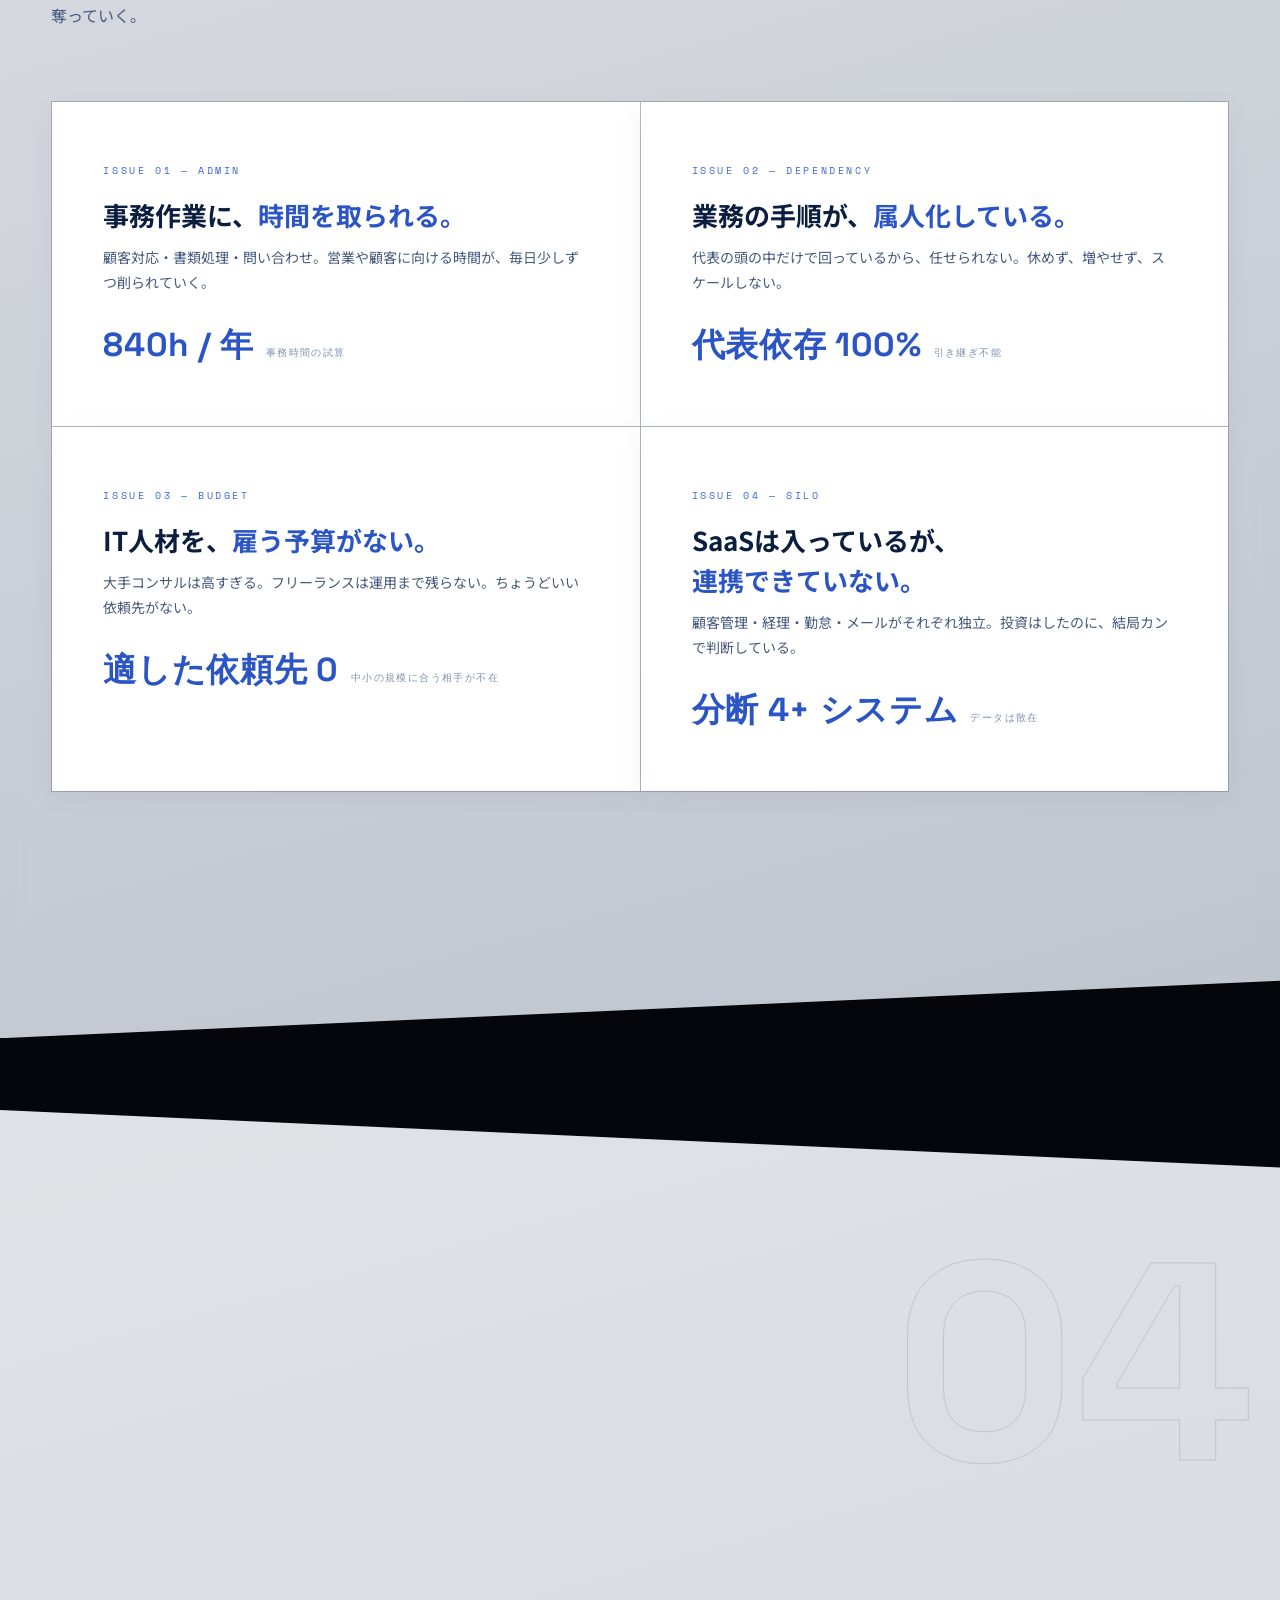
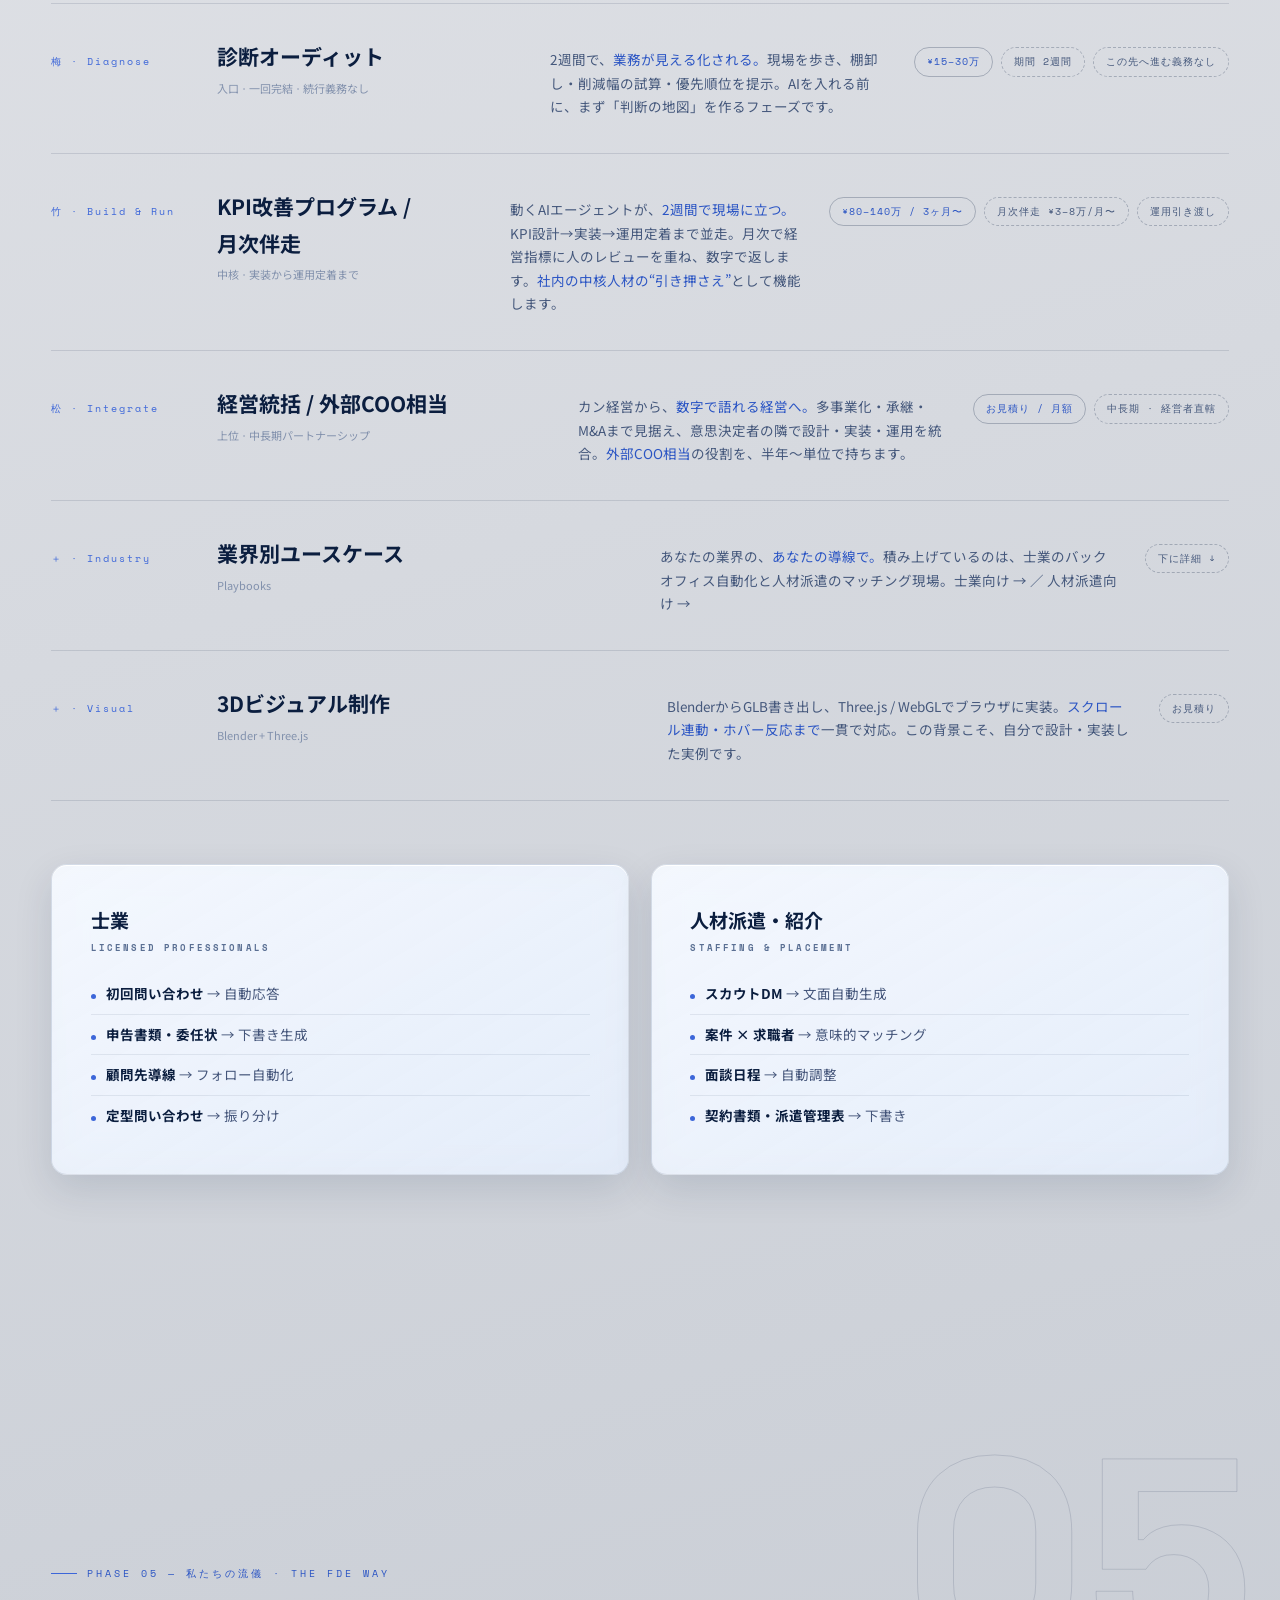
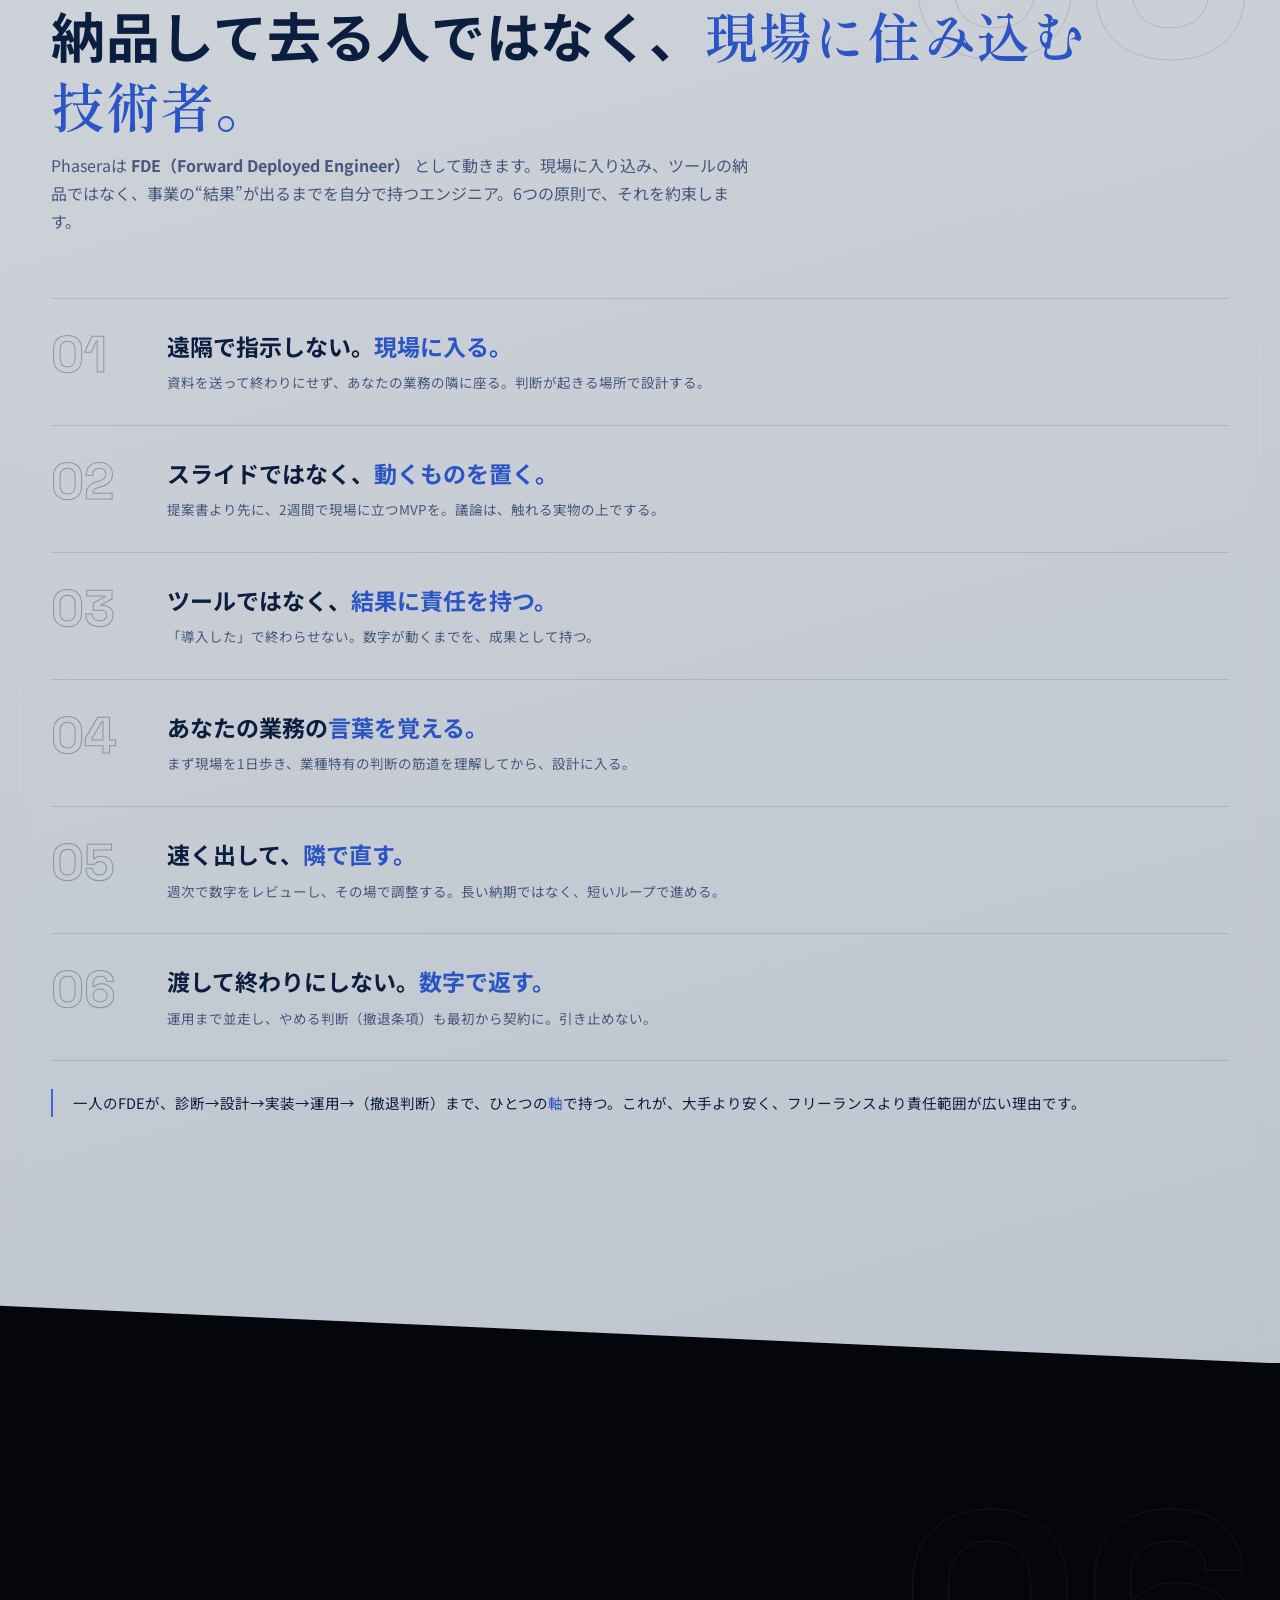
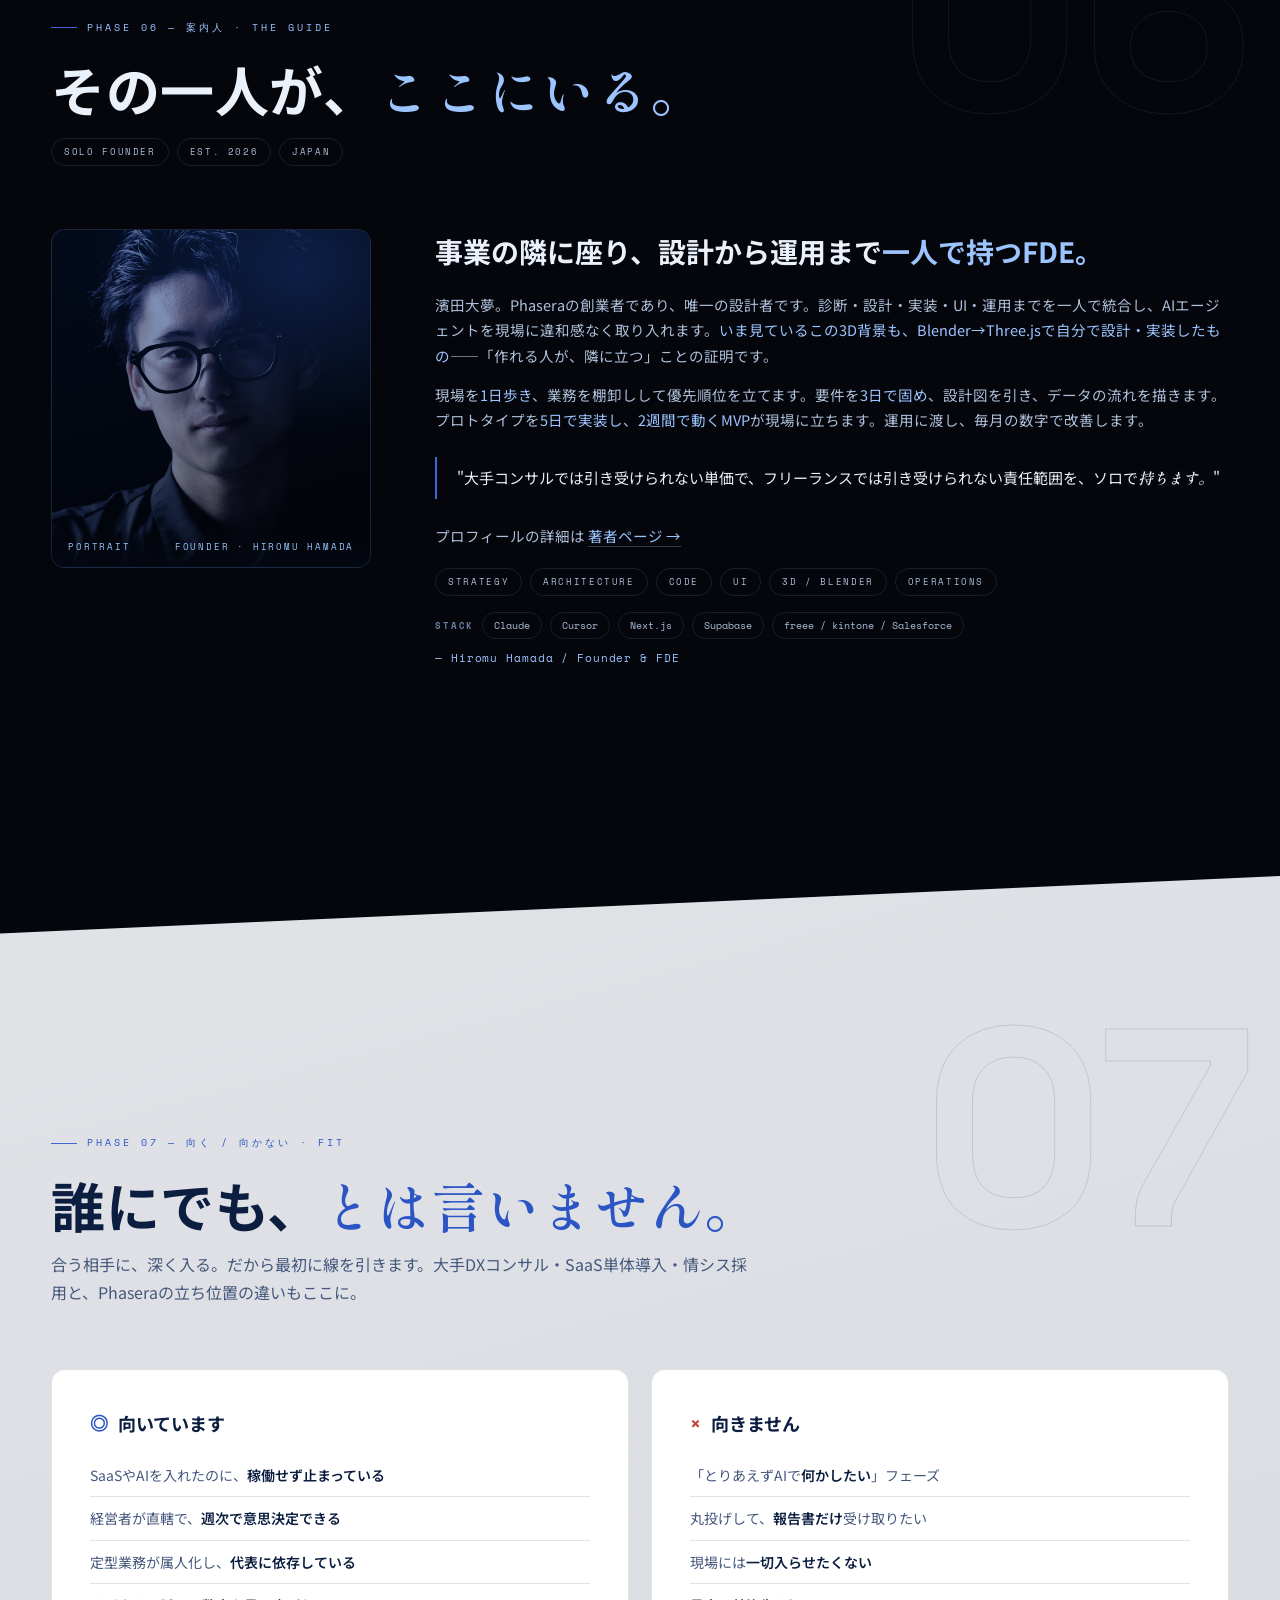
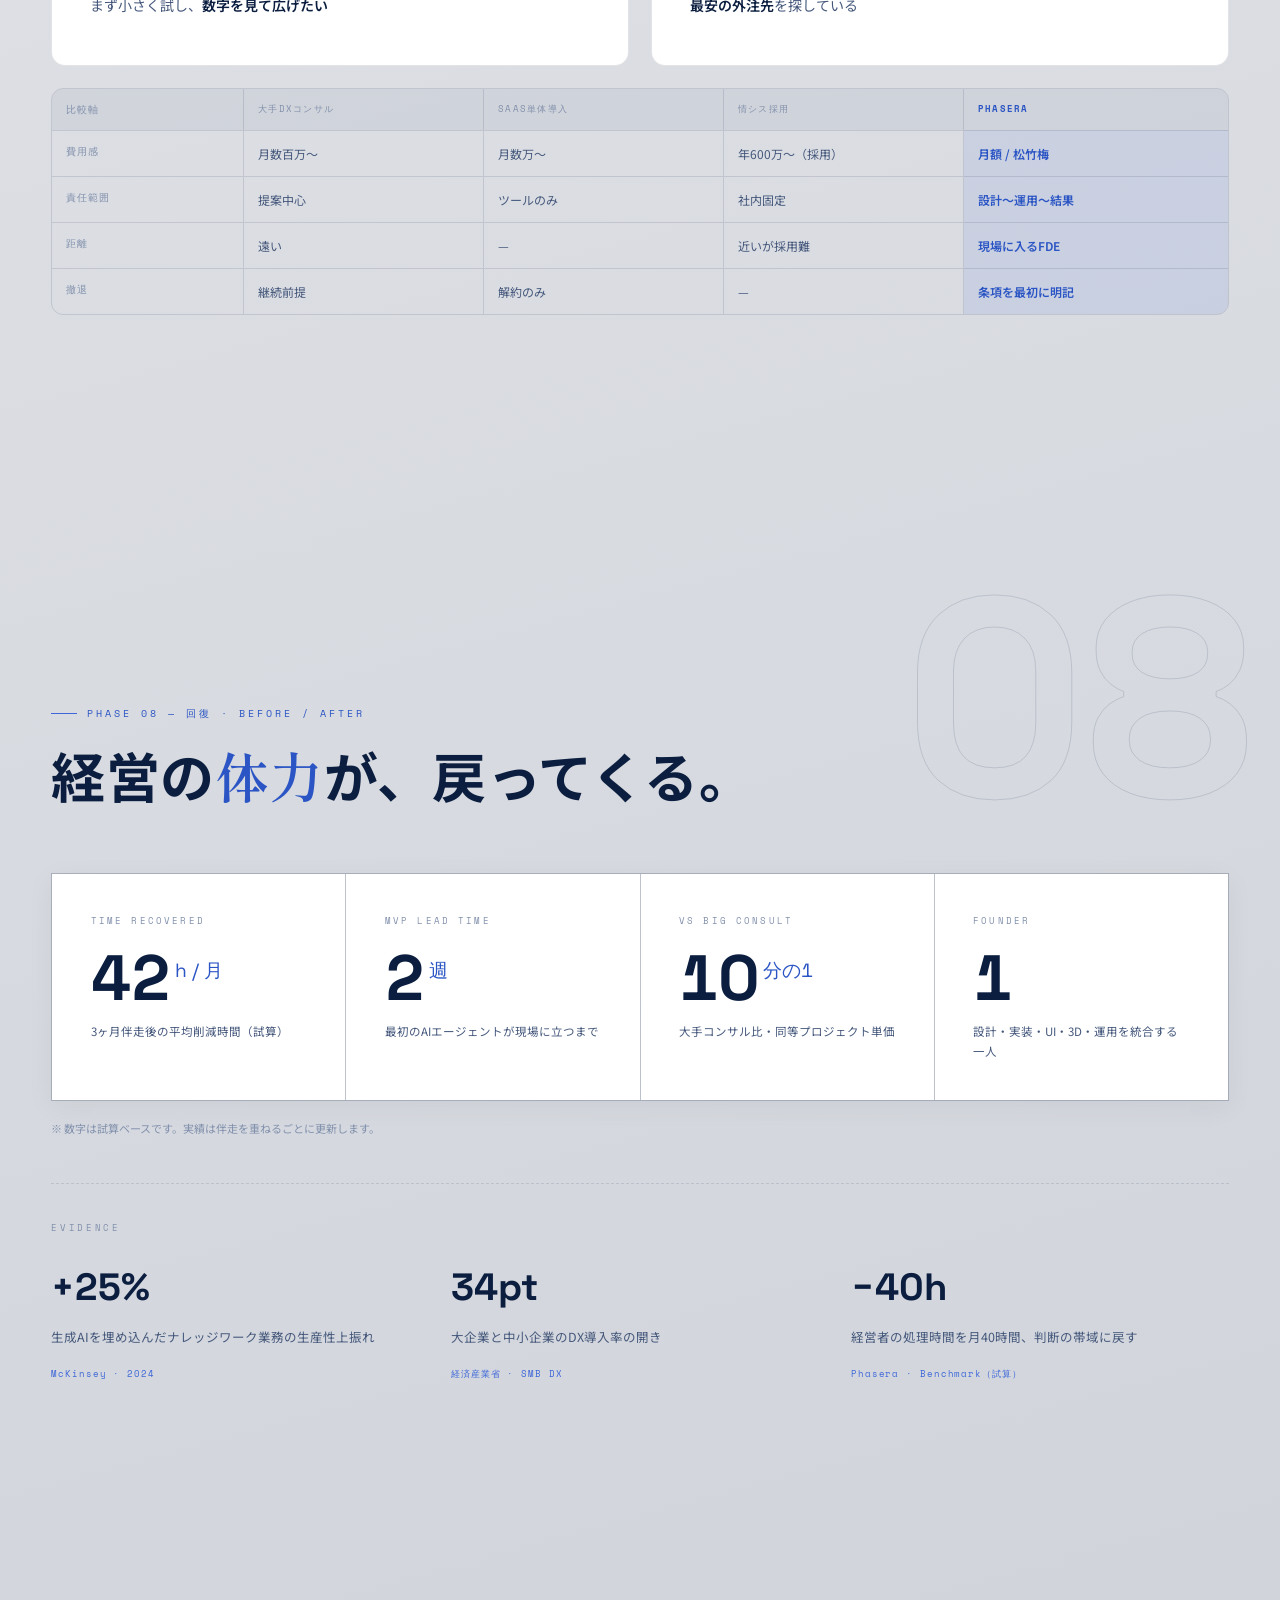
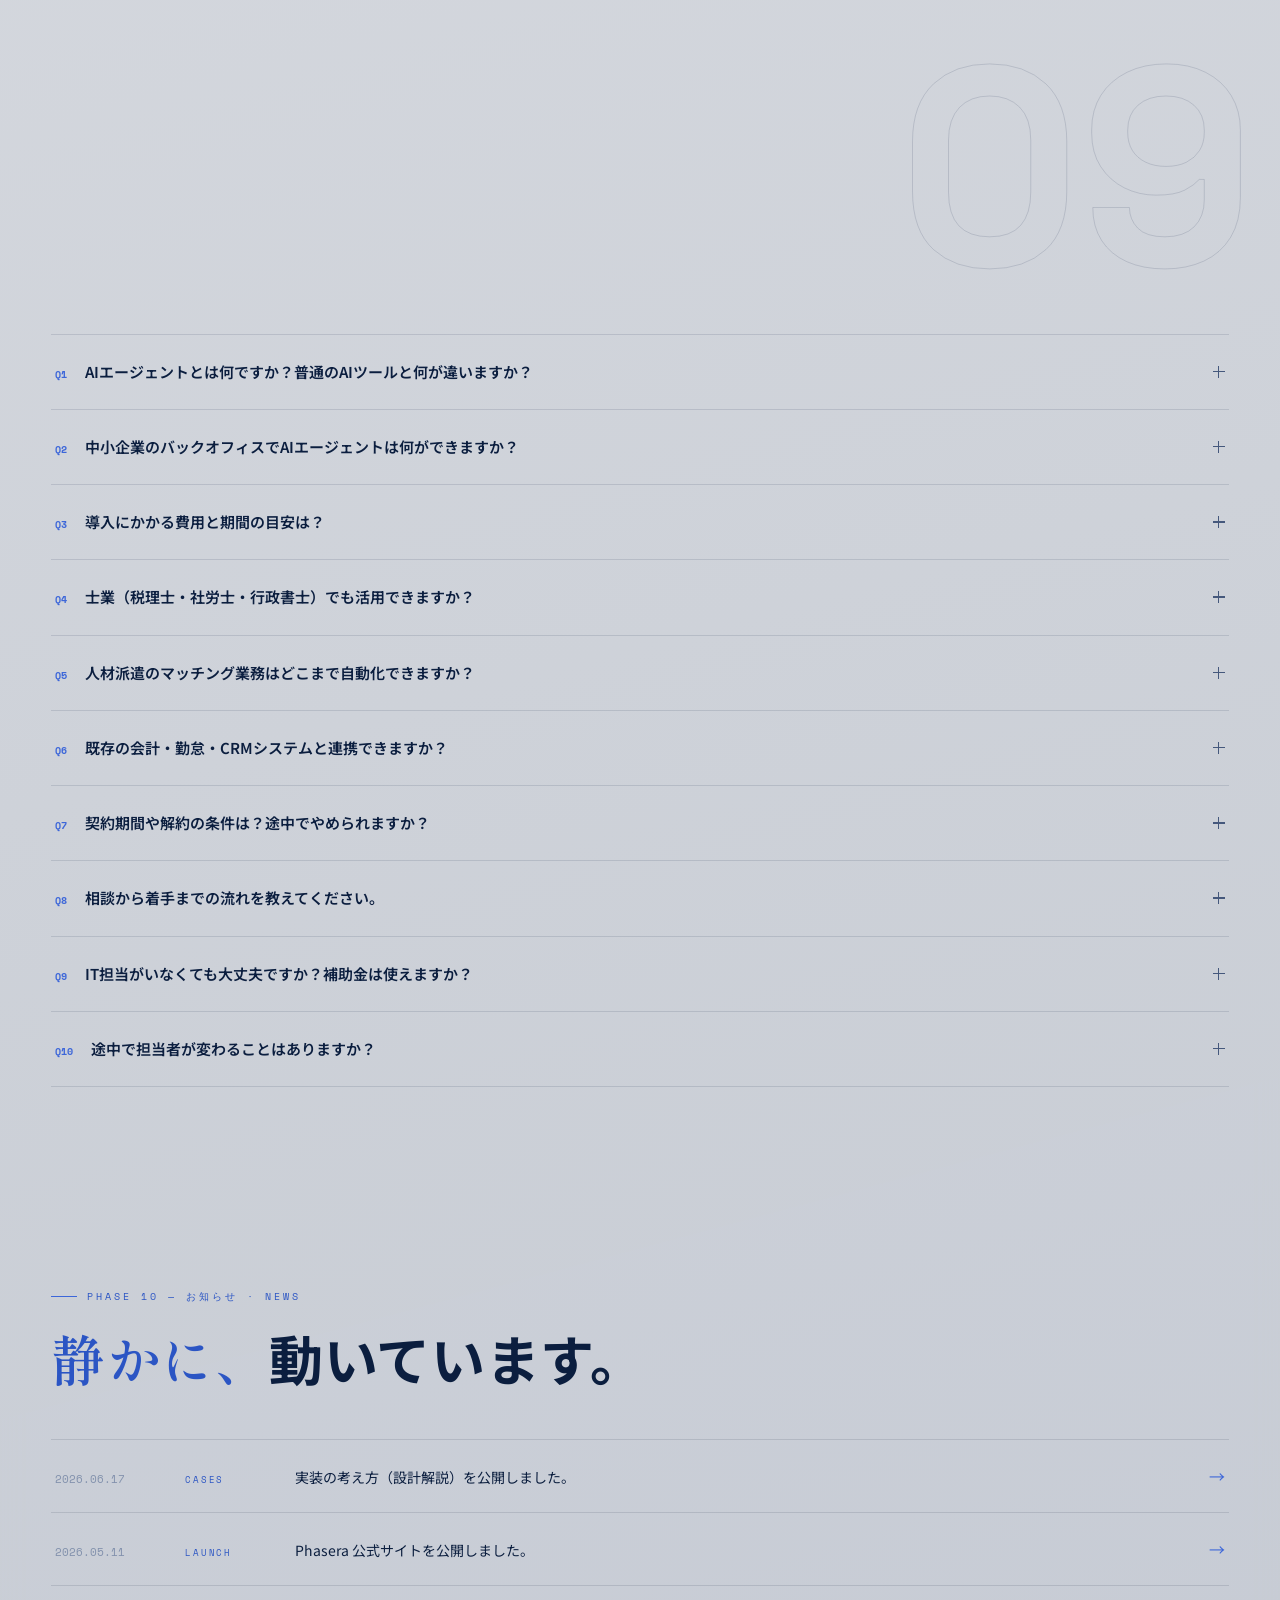
==== commit 449ccae5: "Works visual: closer to activetheory — bigger iridescent spine, earlier rise, liquid sway, seamless " ====
--- a/index.html
+++ b/index.html
@@ -104,14 +104,16 @@
 
 <canvas id="gl" aria-hidden="true"></canvas>
 <div class="vig" aria-hidden="true"></div>
+<div class="tint" aria-hidden="true"></div>
+<div class="stage-fade" id="stageFade" aria-hidden="true"></div>
 <div class="grain" aria-hidden="true"></div>
 
 <!-- ============ chrome ============ -->
 <header class="nav" id="nav">
   <a class="brand" href="#hero"><img src="assets/favicon.svg" alt="Phasera"><b>PHASERA</b></a>
   <ul>
-    <li><a href="#leaks"><sup>02</sup>Problem</a></li>
-    <li><a href="#works"><sup>03</sup>Work</a></li>
+    <li><a href="#works"><sup>02</sup>Work</a></li>
+    <li><a href="#leaks"><sup>03</sup>Problem</a></li>
     <li><a href="#path"><sup>04</sup>Services</a></li>
     <li><a href="#fde"><sup>05</sup>Approach</a></li>
     <li><a href="#faq"><sup>09</sup>FAQ</a></li>
@@ -123,8 +125,8 @@
 <div class="menu" id="menu" role="dialog" aria-label="メニュー">
   <button class="m-close" id="menuClose" aria-label="閉じる">✕</button>
   <a href="#hero"><sup>01</sup>Story</a>
-  <a href="#leaks"><sup>02</sup>Problem</a>
-  <a href="#works"><sup>03</sup>Work</a>
+  <a href="#works"><sup>02</sup>Work</a>
+  <a href="#leaks"><sup>03</sup>Problem</a>
   <a href="#path"><sup>04</sup>Services &amp; Pricing</a>
   <a href="#fde"><sup>05</sup>Approach</a>
   <a href="#guide"><sup>06</sup>Founder</a>
@@ -177,13 +179,54 @@
     </div>
   </section>
 
-  <!-- ============ 02 LEAKS (light paper) ============ -->
+  <!-- ============ 02 WORKS — spine + orbiting liquid cards ============ -->
+  <section id="works" data-screen-label="02 Works">
+    <div class="works-pin">
+      <div class="whead">
+        <div class="eyebrow">Selected Work <span class="wcount">( 6 )</span></div>
+        <div class="works-hint">Scroll / Drag — Orbit · Tap card → Cases</div>
+      </div>
+      <div class="works-stage" aria-hidden="true"></div>
+      <div class="works-ui">
+        <div class="w-title">
+          <span class="idx" id="wIdx">01 / 06 — AGENTS</span>
+          <h3 id="wTitle"><span class="wl-ln"><span>AUTO</span></span><span class="wl-ln"><span>REPLY</span></span></h3>
+          <div class="sub" id="wSub">問い合わせ自動応答 — For 士業 · R&amp;D 2025</div>
+          <div class="desc" id="wDesc"></div>
+        </div>
+        <div class="w-pager">
+          <button id="wPrev" aria-label="前のプロジェクト">←</button>
+          <button id="wNext" aria-label="次のプロジェクト">→</button>
+        </div>
+        <nav class="w-filter" aria-label="カテゴリ絞り込み">
+          <b>What are you looking for?</b>
+          <a href="#" data-f="ALL" class="on">→ All</a>
+          <a href="#" data-f="AGENTS">→ Agents</a>
+          <a href="#" data-f="KPI">→ KPI</a>
+          <a href="#" data-f="MATCHING">→ Matching</a>
+          <a href="#" data-f="3D">→ 3D / WebGL</a>
+        </nav>
+      </div>
+      <div class="w-progress" aria-hidden="true"><i id="wBar"></i></div>
+    </div>
+    <div class="works-fallback">
+      <!-- WebGL 不可環境向けの静的リスト -->
+      <article><h3>AUTO REPLY</h3><span>問い合わせ自動応答 — For 士業 · R&amp;D 2025</span></article>
+      <article><h3>SCOUT DM</h3><span>スカウト文面生成 — 人材派遣 · R&amp;D 2025</span></article>
+      <article><h3>KPI REPORT</h3><span>経営指標レポート — All · 月次 R&amp;D 2025</span></article>
+      <article><h3>DOC DRAFT</h3><span>書類下書き — For 士業 · R&amp;D 2025</span></article>
+      <article><h3>MATCH ENGINE</h3><span>案件 × 求職者マッチング — 人材派遣 · R&amp;D 2025</span></article>
+      <article><h3>PHASERA LP</h3><span>このサイト自体 — Meta · 2026</span></article>
+    </div>
+  </section>
+
+  <!-- ============ 03 LEAKS (light paper; soft edge out of Works) ============ -->
   <div class="paper paper-a">
-  <section class="chapter" id="leaks" data-screen-label="02 Leaks">
-    <span class="outline-no" aria-hidden="true">02</span>
+  <section class="chapter" id="leaks" data-screen-label="03 Leaks">
+    <span class="outline-no" aria-hidden="true">03</span>
     <div class="wrap">
       <div class="head rv">
-        <div class="eyebrow">Phase 02 — 課題 · The Problem</div>
+        <div class="eyebrow">Phase 03 — 課題 · The Problem</div>
         <h2><span class="nb">ツールは増えた。</span><span class="nb">だが、</span><em><span class="nb">判断の材料は、</span><span class="nb">増えていない。</span></em></h2>
         <p class="lede">SaaSもAIも入れた。それでも経営者の時間は、まだ“夜のExcel”に使われている。データはあるのに、判断の下準備を整える人が、社内にも社外にもいない。4つのボトルネックが、毎日3.5時間を奪っていく。</p>
       </div>
@@ -217,47 +260,6 @@
   </section>
 
   </div><!-- /paper-a -->
-
-  <!-- ============ 03 WORKS — spine + orbiting liquid cards ============ -->
-  <section id="works" data-screen-label="03 Works">
-    <div class="works-pin">
-      <div class="whead">
-        <div class="eyebrow">Selected Work <span class="wcount">( 6 )</span></div>
-        <div class="works-hint">Scroll / Drag — Orbit · Tap card → Cases</div>
-      </div>
-      <div class="works-stage" aria-hidden="true"></div>
-      <div class="works-ui">
-        <div class="w-title">
-          <span class="idx" id="wIdx">01 / 06 — AGENTS</span>
-          <h3 id="wTitle"><span class="wl-ln"><span>AUTO</span></span><span class="wl-ln"><span>REPLY</span></span></h3>
-          <div class="sub" id="wSub">問い合わせ自動応答 — For 士業 · R&amp;D 2025</div>
-          <div class="desc" id="wDesc"></div>
-        </div>
-        <div class="w-pager">
-          <button id="wPrev" aria-label="前のプロジェクト">←</button>
-          <button id="wNext" aria-label="次のプロジェクト">→</button>
-        </div>
-        <nav class="w-filter" aria-label="カテゴリ絞り込み">
-          <b>What are you looking for?</b>
-          <a href="#" data-f="ALL" class="on">→ All</a>
-          <a href="#" data-f="AGENTS">→ Agents</a>
-          <a href="#" data-f="KPI">→ KPI</a>
-          <a href="#" data-f="MATCHING">→ Matching</a>
-          <a href="#" data-f="3D">→ 3D / WebGL</a>
-        </nav>
-      </div>
-      <div class="w-progress" aria-hidden="true"><i id="wBar"></i></div>
-    </div>
-    <div class="works-fallback">
-      <!-- WebGL 不可環境向けの静的リスト -->
-      <article><h3>AUTO REPLY</h3><span>問い合わせ自動応答 — For 士業 · R&amp;D 2025</span></article>
-      <article><h3>SCOUT DM</h3><span>スカウト文面生成 — 人材派遣 · R&amp;D 2025</span></article>
-      <article><h3>KPI REPORT</h3><span>経営指標レポート — All · 月次 R&amp;D 2025</span></article>
-      <article><h3>DOC DRAFT</h3><span>書類下書き — For 士業 · R&amp;D 2025</span></article>
-      <article><h3>MATCH ENGINE</h3><span>案件 × 求職者マッチング — 人材派遣 · R&amp;D 2025</span></article>
-      <article><h3>PHASERA LP</h3><span>このサイト自体 — Meta · 2026</span></article>
-    </div>
-  </section>
 
   <!-- ============ 04+ LIGHT ZONE (paper) ============ -->
   <div class="paper paper-b">
--- a/at/at.css
+++ b/at/at.css
@@ -272,6 +272,21 @@
 h2 em, .quote em, .hero-sub h1 em { font-family: 'Shippori Mincho', 'Hiragino Mincho ProN', serif; font-weight: 600; }
 .lede { color: var(--dim); max-width: 44em; }
 
+/* color grade over the dark stage — teal top-left, violet bottom-left (AT-style tinted corners) */
+.tint {
+  position: fixed; inset: 0; z-index: 2; pointer-events: none;
+  mix-blend-mode: screen;
+  background:
+    radial-gradient(ellipse 60% 55% at 0% 0%, rgba(34, 110, 104, 0.2), transparent 70%),
+    radial-gradient(ellipse 55% 60% at 0% 100%, rgba(96, 52, 168, 0.26), transparent 70%),
+    radial-gradient(ellipse 50% 50% at 100% 100%, rgba(40, 64, 150, 0.16), transparent 70%);
+}
+/* works → next sheet: a brief dip to black so the stage hands over instead of cutting */
+.stage-fade {
+  position: fixed; inset: 0; z-index: 4; pointer-events: none;
+  background: #02040a; opacity: 0;
+}
+
 /* reveal */
 .rv { opacity: 0; transform: translateY(36px); transition: opacity 0.9s var(--ease-out), transform 0.9s var(--ease-out); }
 .rv.in { opacity: 1; transform: none; }
@@ -403,7 +418,7 @@
 .w-title .idx { font-family: var(--font-mono); font-size: 11px; color: var(--accent-3); letter-spacing: 0.2em; }
 .w-title h3 {
   font-family: var(--font-en); font-weight: 700;
-  font-size: clamp(34px, 5vw, 64px); line-height: 1.02; letter-spacing: 0.01em;
+  font-size: clamp(22px, 2.6vw, 34px); line-height: 1.05; letter-spacing: 0.02em; /* the card carries the big title now */
   margin: 8px 0 6px;
 }
 .w-title h3 .wl-ln { display: block; overflow: hidden; }
@@ -761,7 +776,14 @@
 }
 .paper.on { transform: none; }
 /* sharp diagonal edges — alternating direction per sheet */
-.paper-a { margin: 8vh 0; clip-path: polygon(0 var(--slant), 100% 0, 100% calc(100% - var(--slant)), 0 100%); }
+.paper-a {
+  /* first sheet after Works: no hard top edge — it dissolves in from the dark stage.
+     The negative margin lets the fade overlap the tail of the pinned stage. */
+  margin: -28vh 0 8vh; padding-top: 30vh;
+  clip-path: polygon(0 0, 100% 0, 100% calc(100% - var(--slant)), 0 100%);
+  -webkit-mask-image: linear-gradient(to bottom, transparent 0, #000 28vh);
+  mask-image: linear-gradient(to bottom, transparent 0, #000 28vh);
+}
 .paper-b { margin: 2vh 0 6vh; clip-path: polygon(0 0, 100% var(--slant), 100% 100%, 0 calc(100% - var(--slant))); }
 .paper-c { margin-top: 2vh; padding-bottom: 4vh; clip-path: polygon(0 var(--slant), 100% 0, 100% 100%, 0 100%); }
 footer.light {
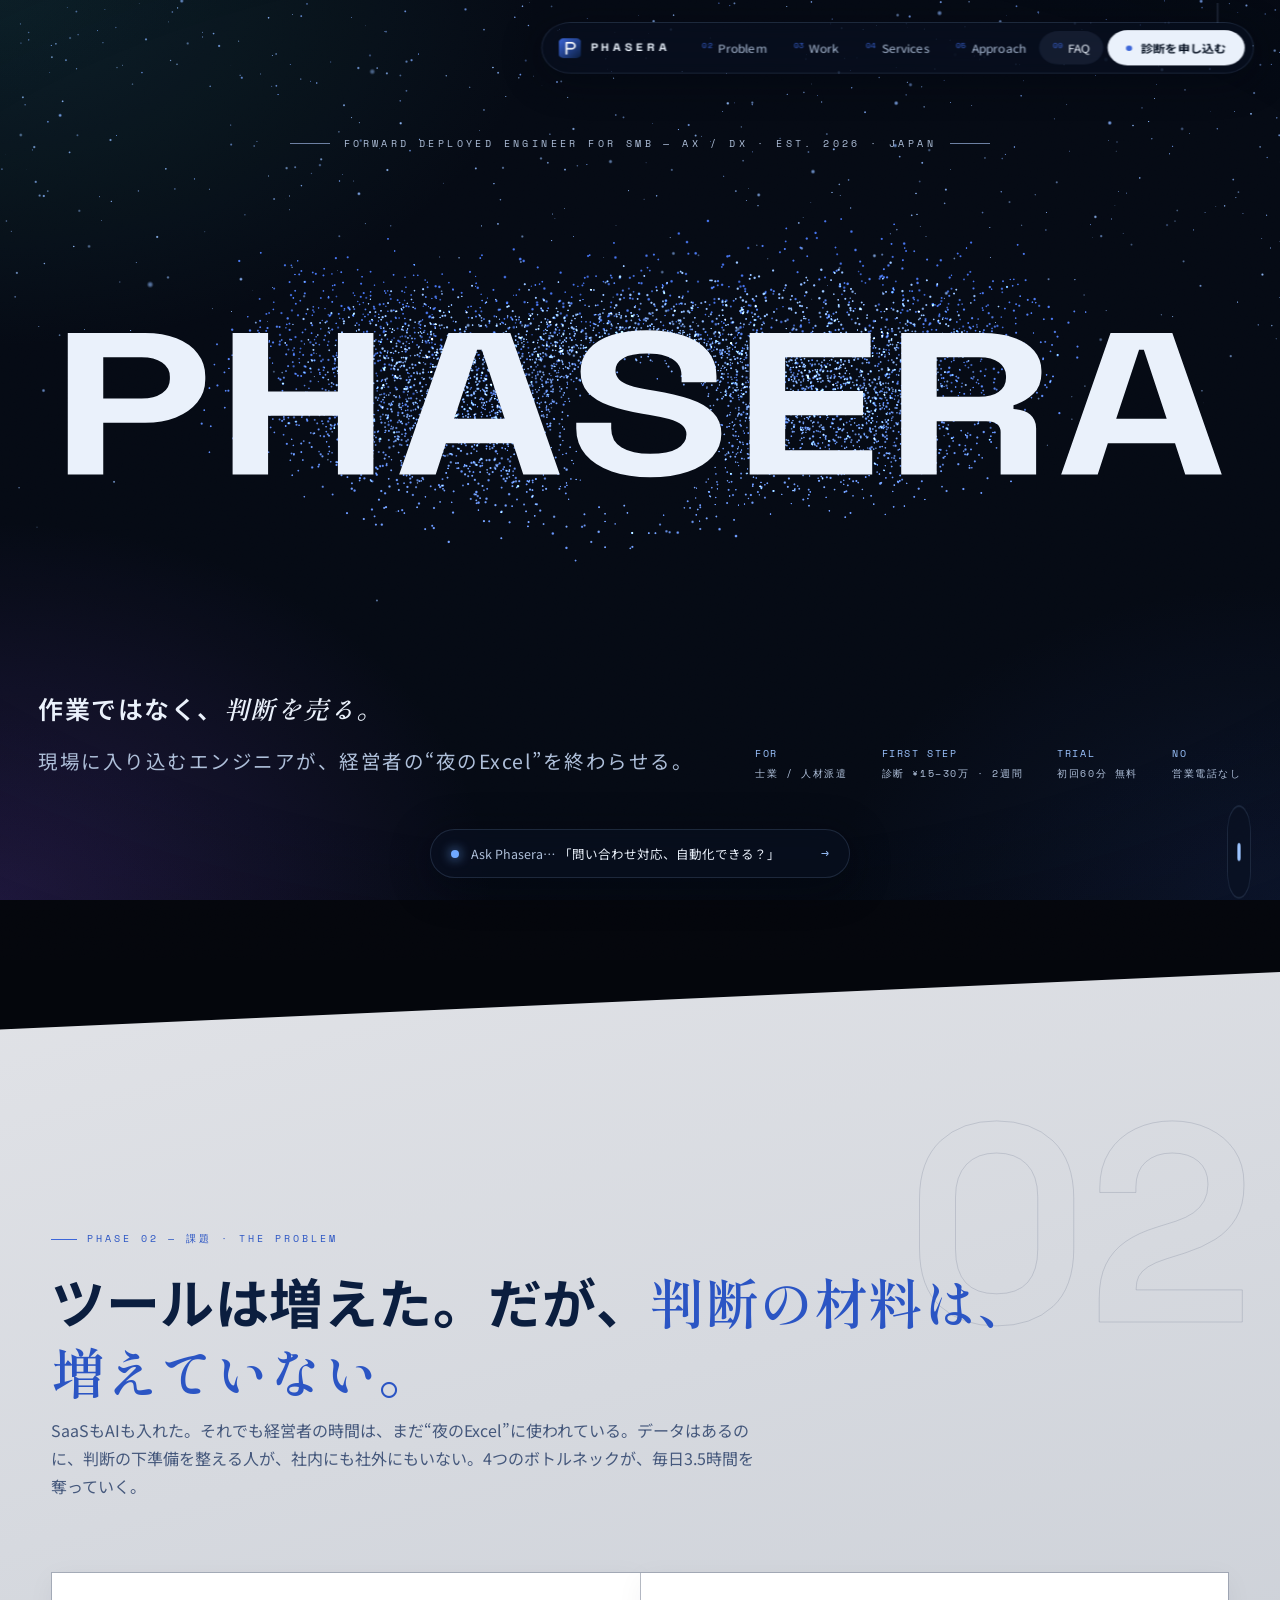
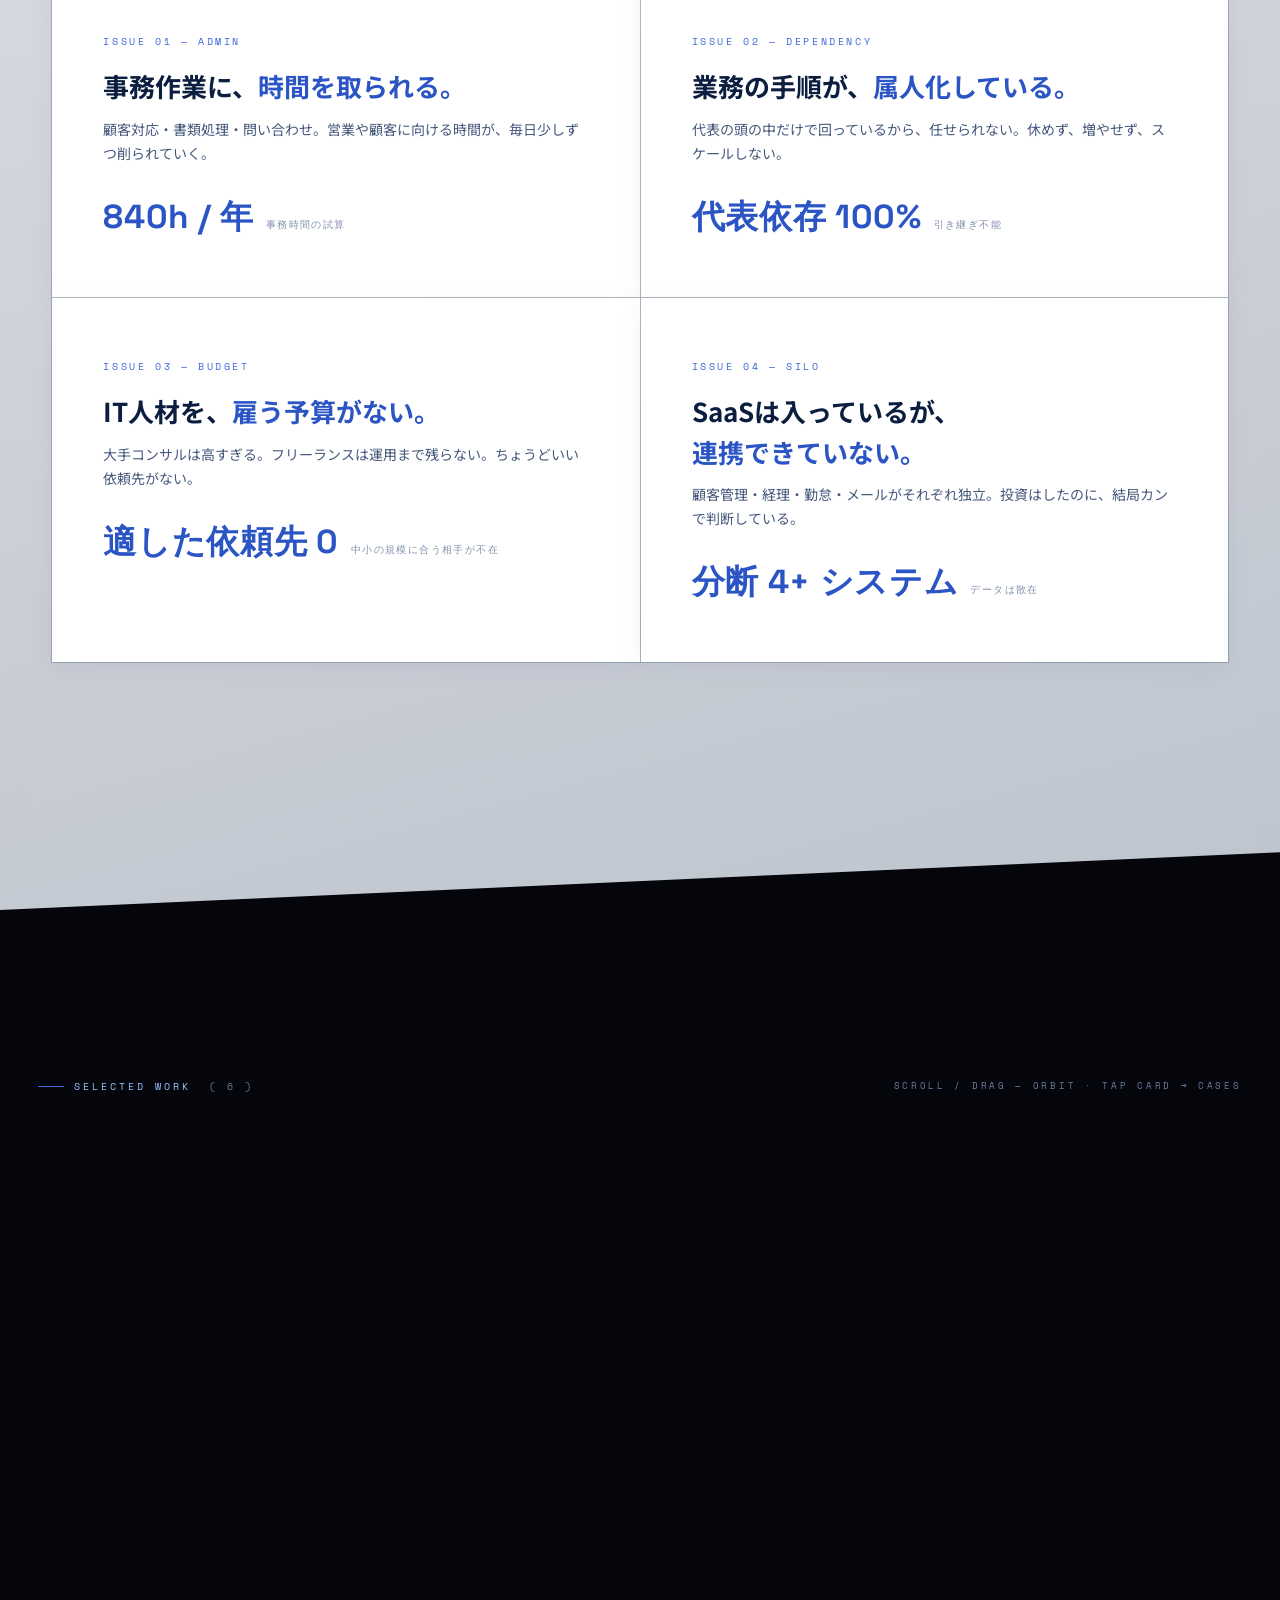
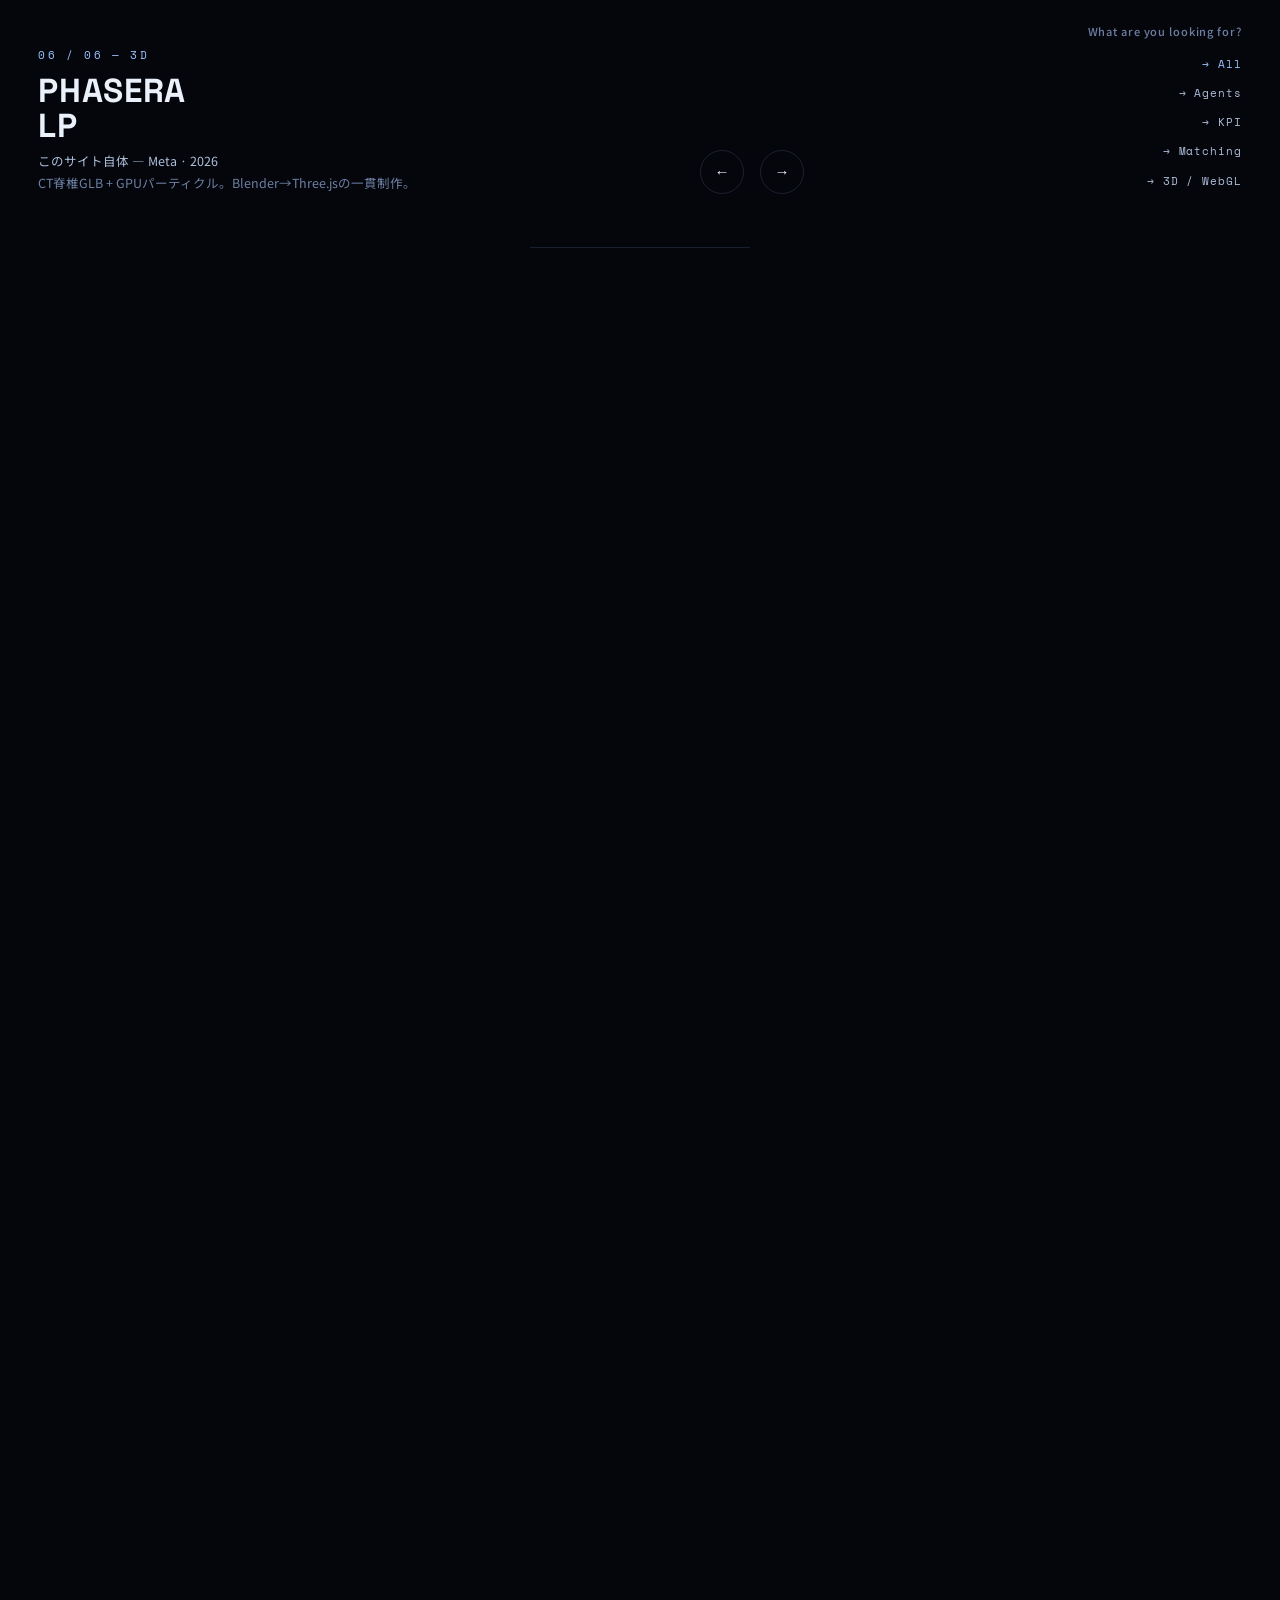
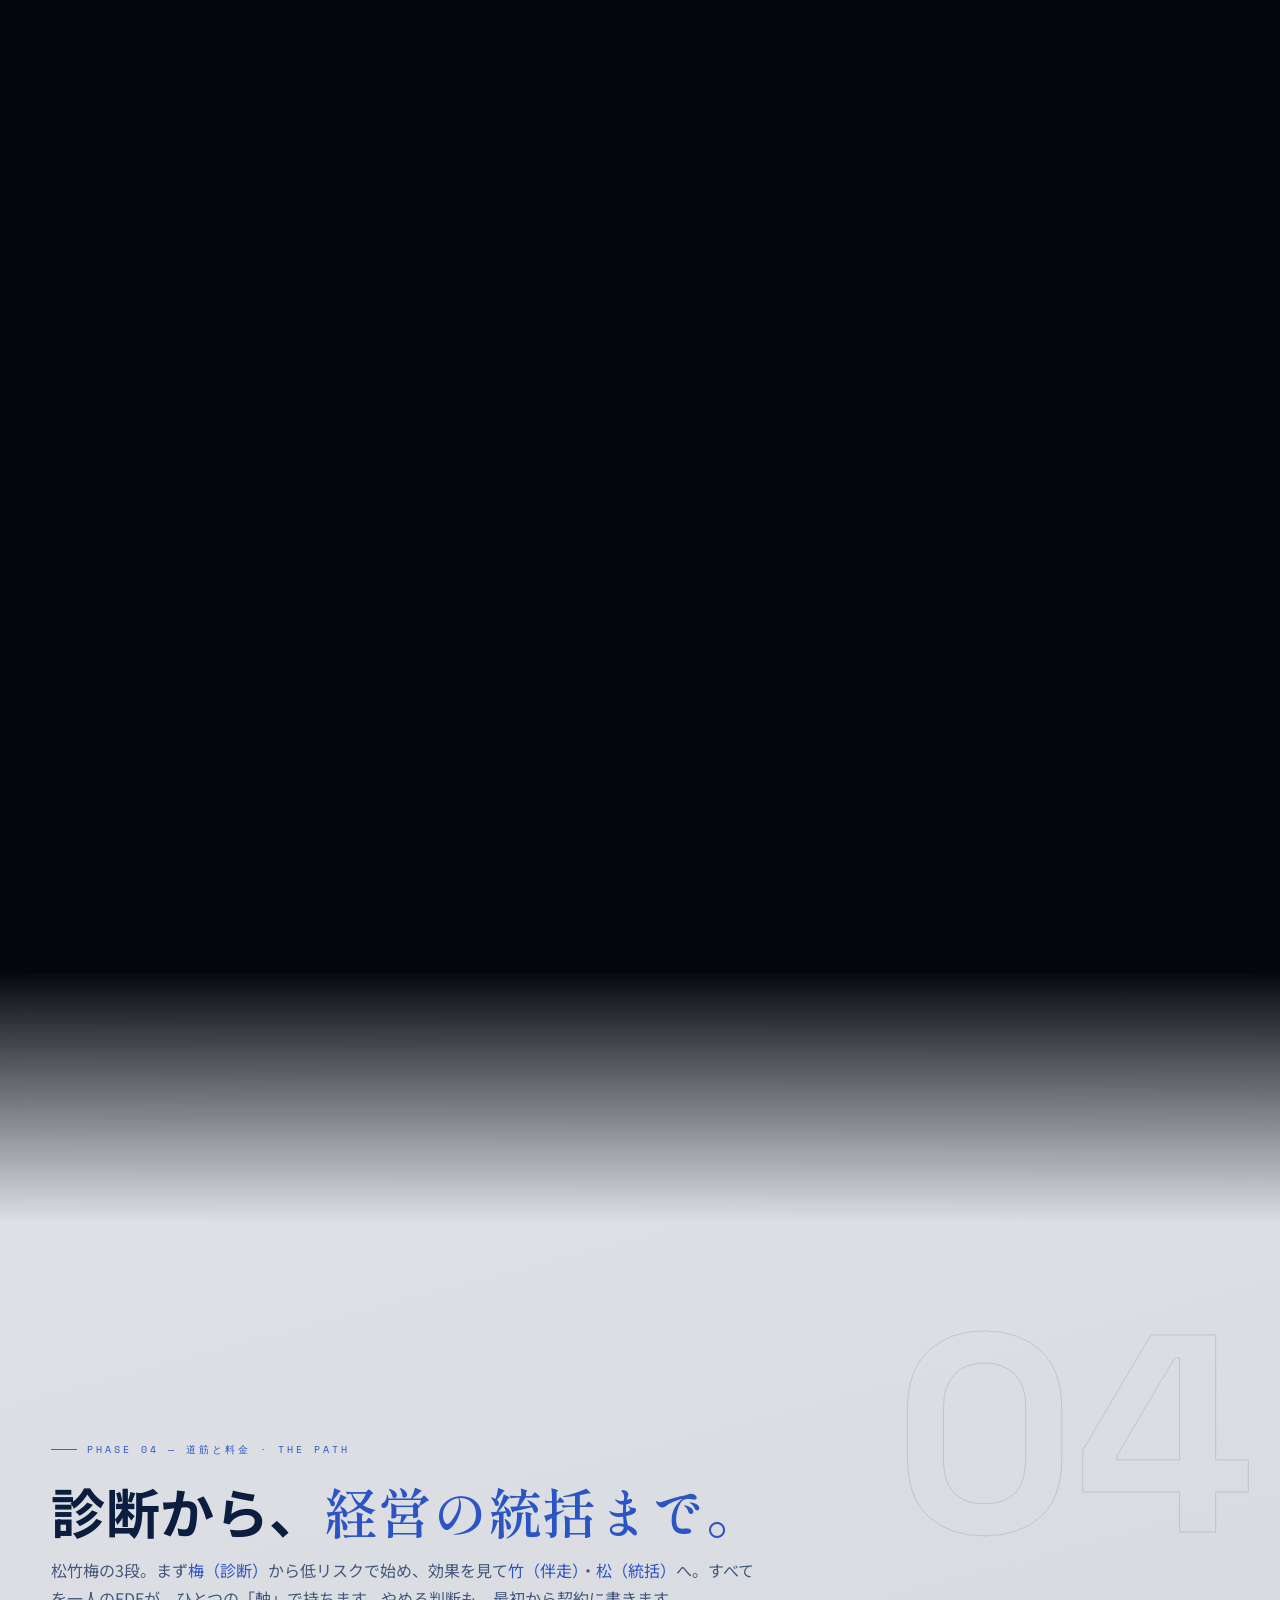
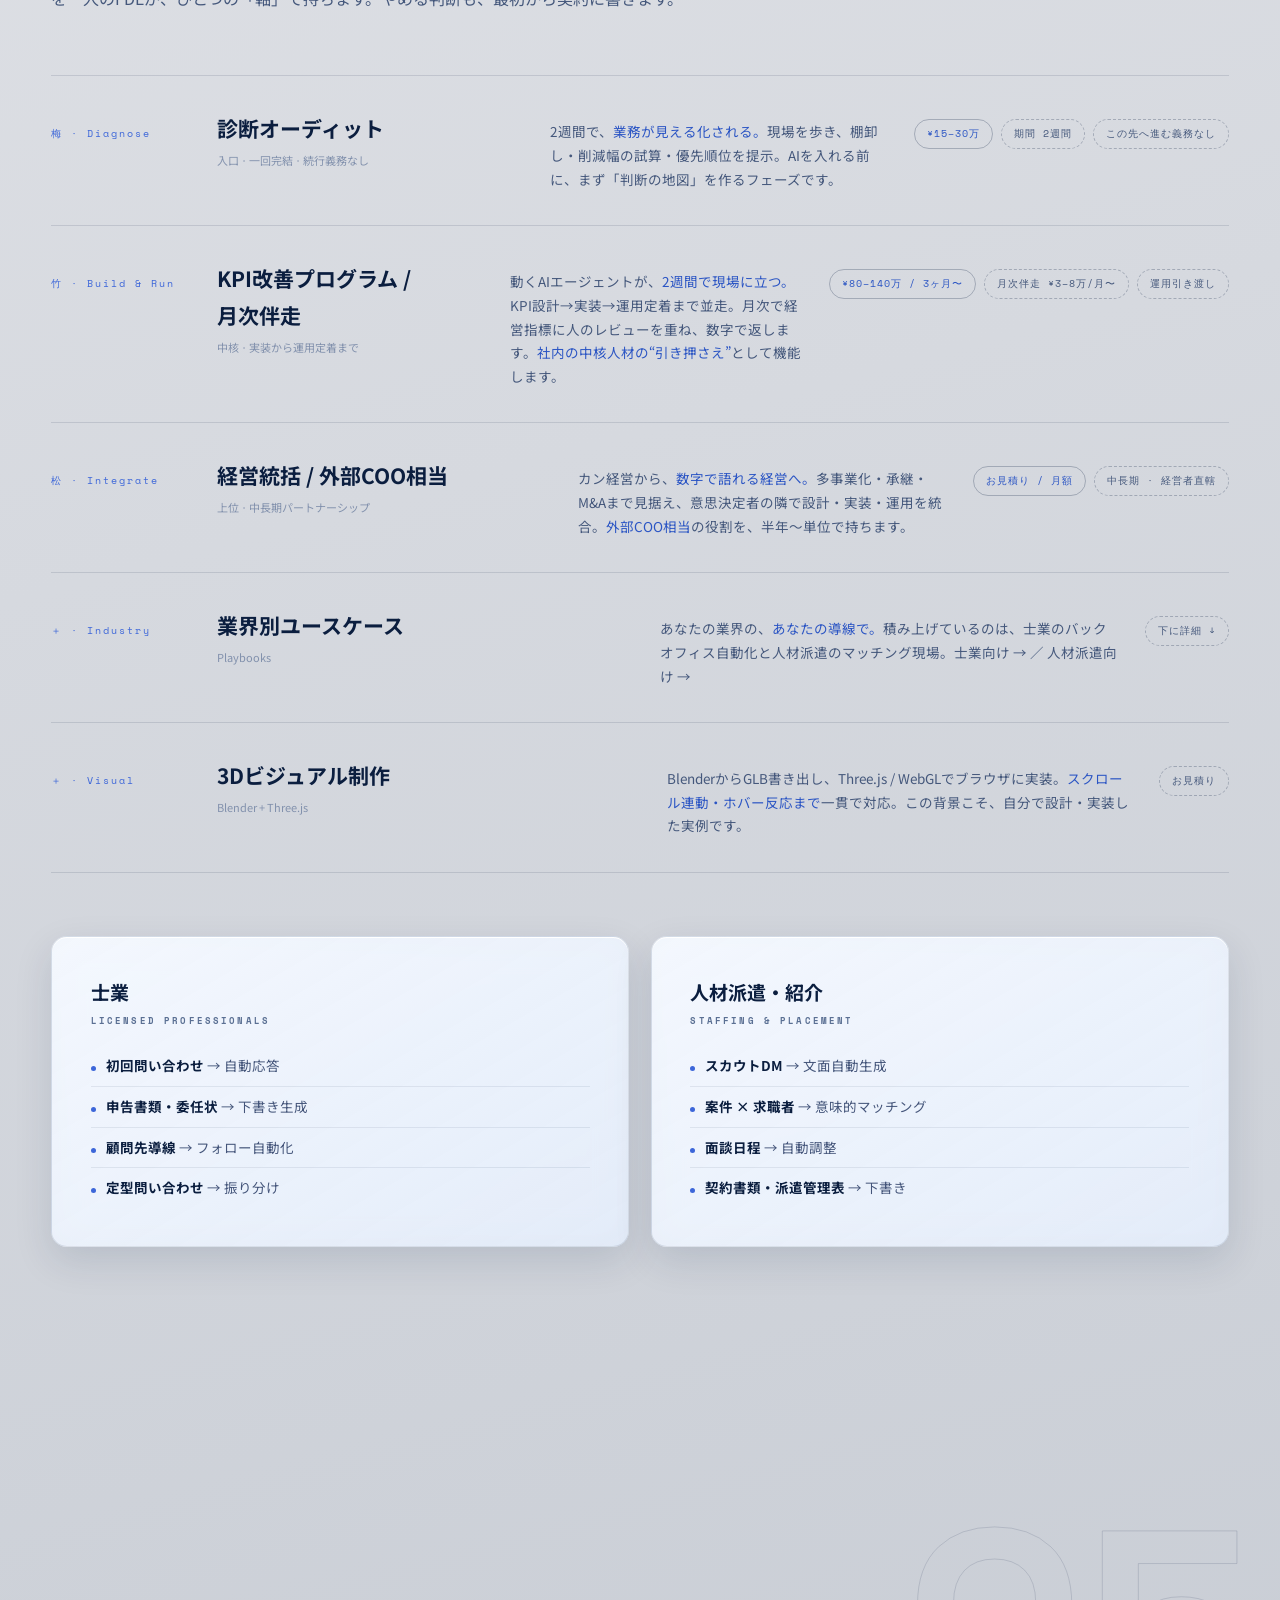
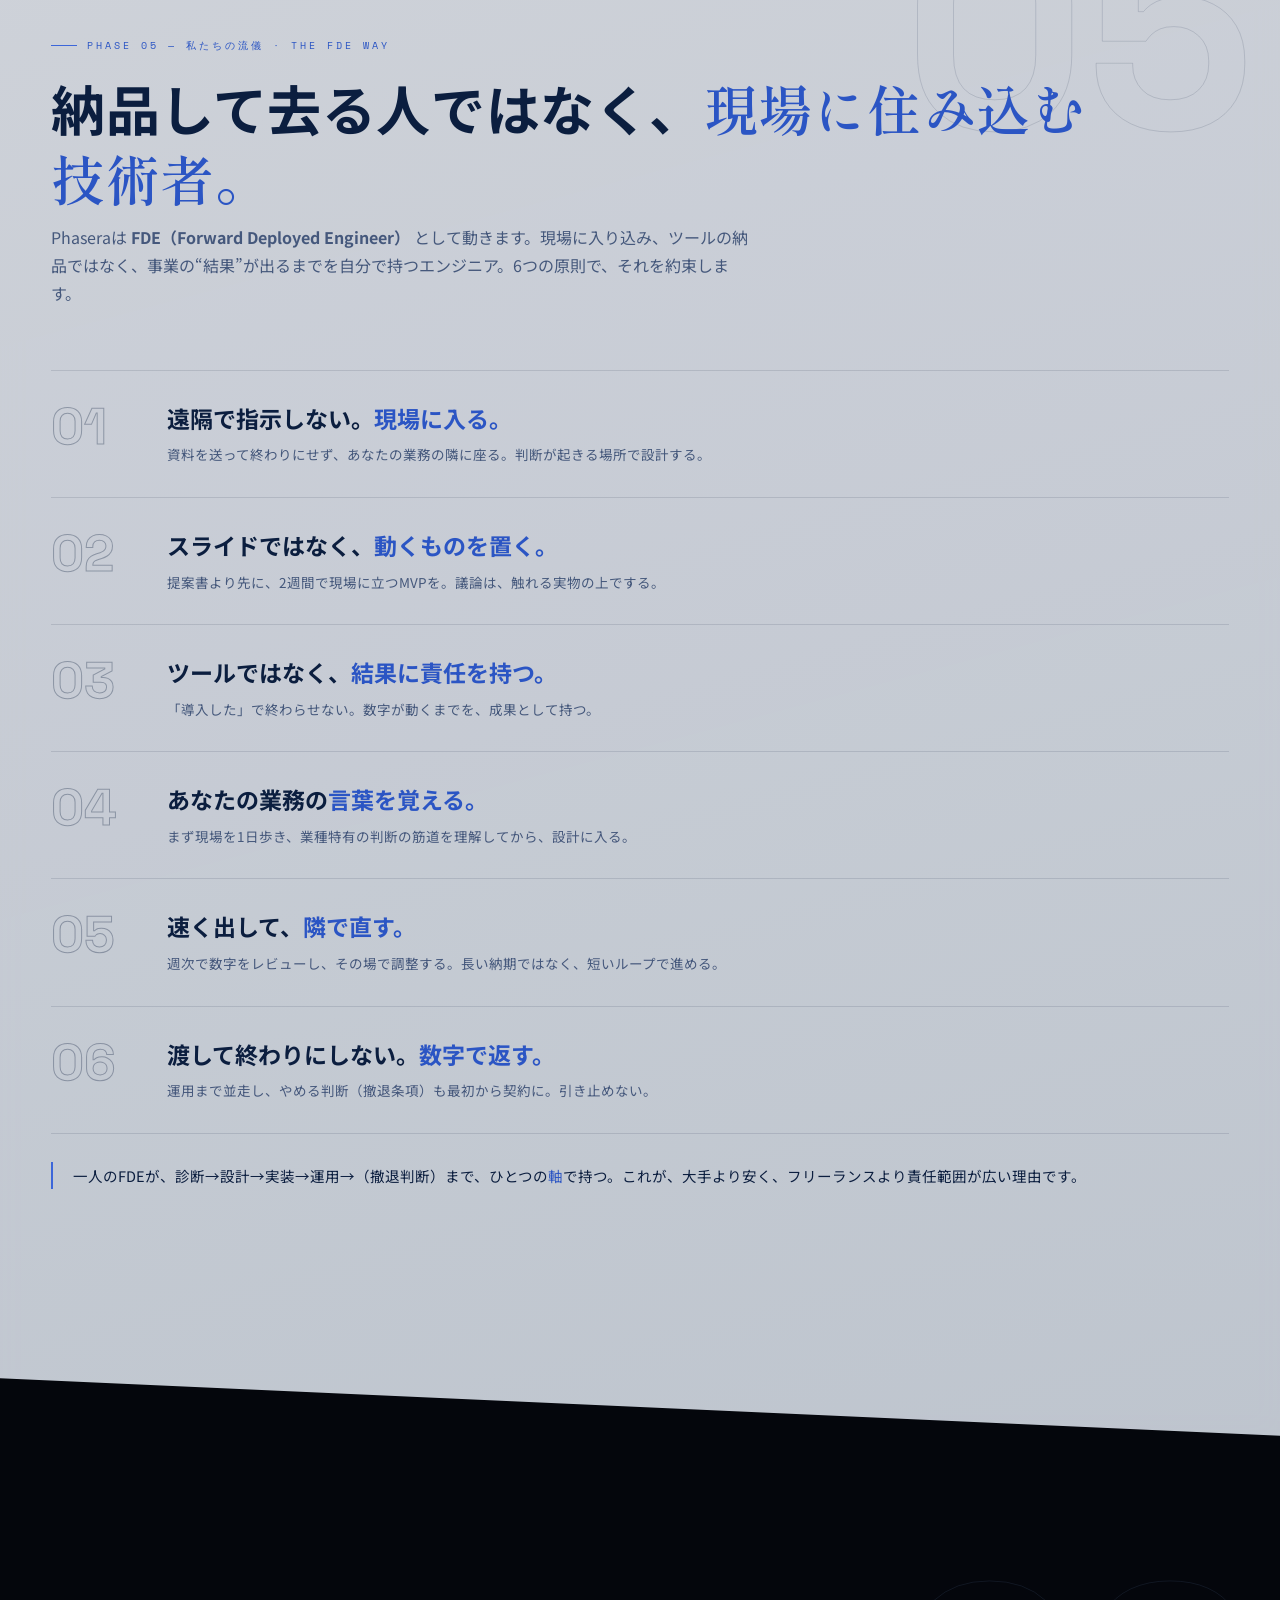
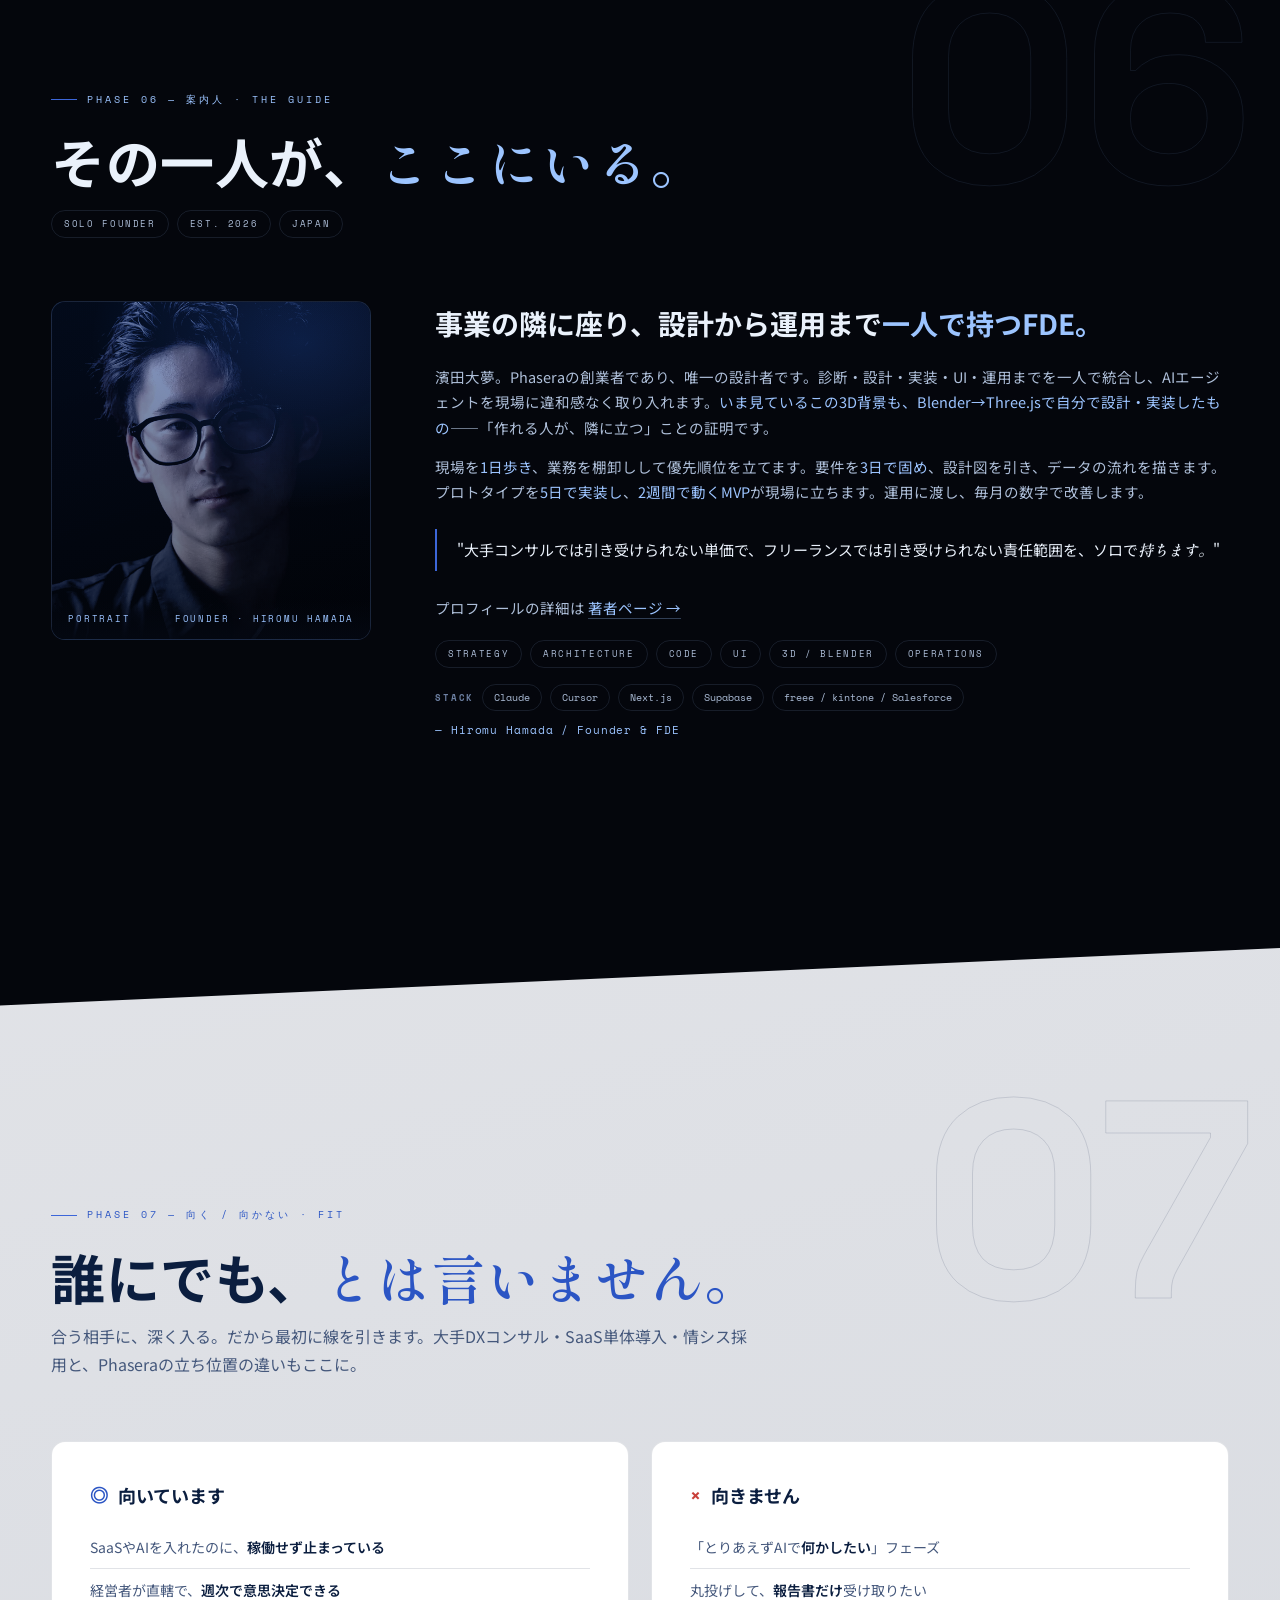
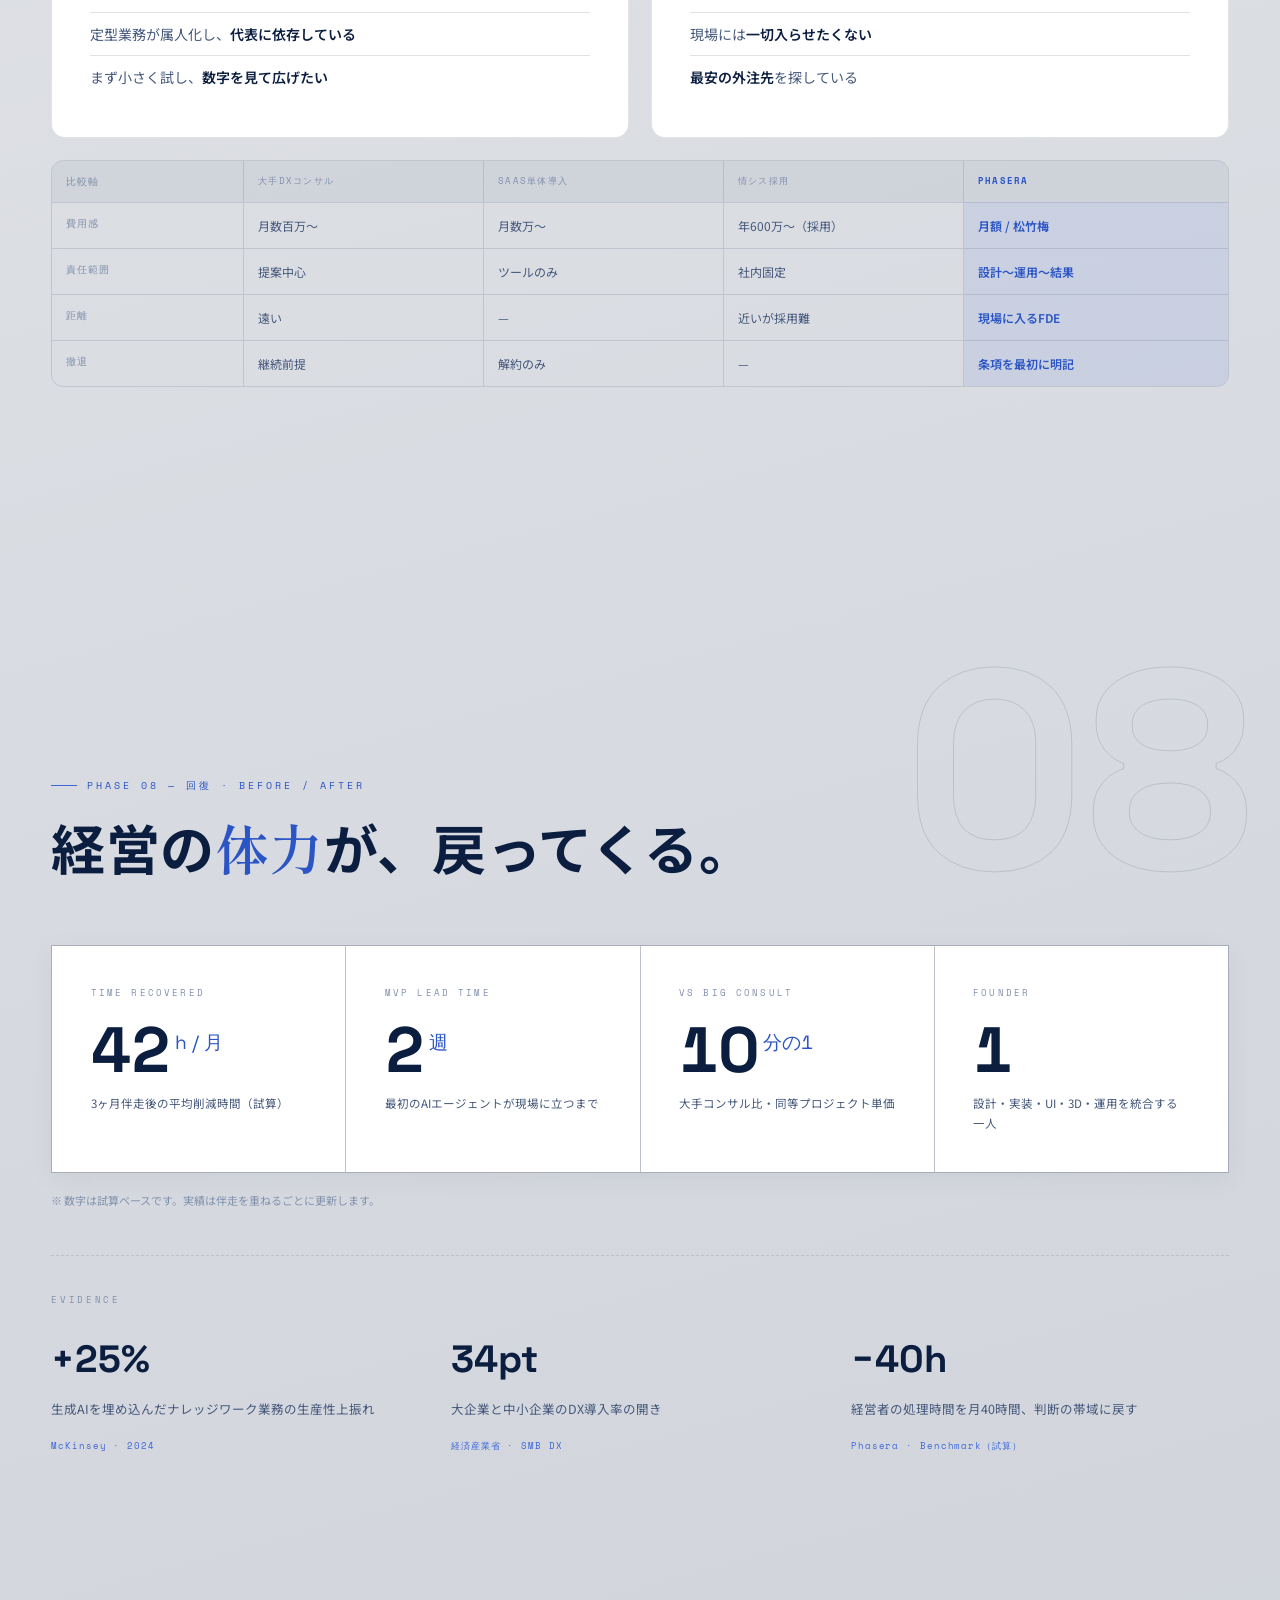
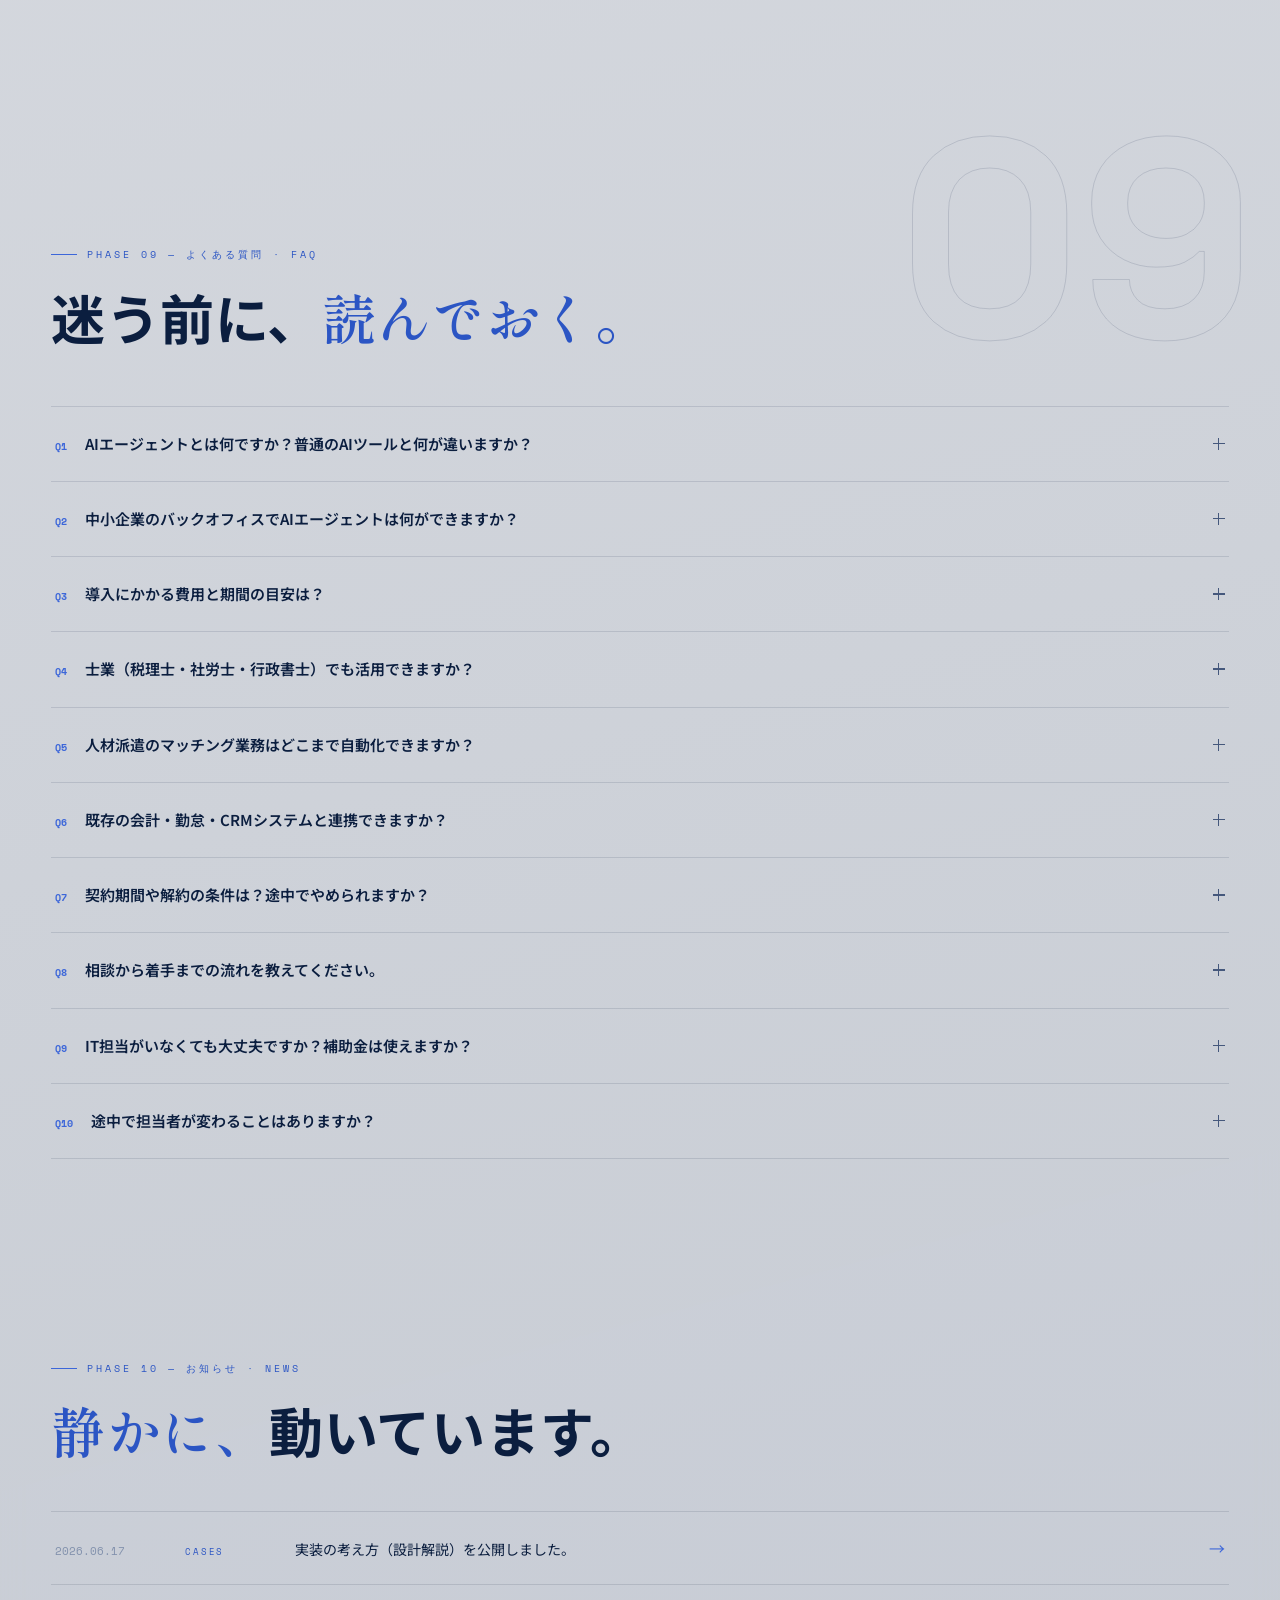
==== commit 0e5aadd4: "Keep Problem before Work; spine only during Works, fades in place (no rise) - Restore section order " ====
--- a/index.html
+++ b/index.html
@@ -112,8 +112,8 @@
 <header class="nav" id="nav">
   <a class="brand" href="#hero"><img src="assets/favicon.svg" alt="Phasera"><b>PHASERA</b></a>
   <ul>
-    <li><a href="#works"><sup>02</sup>Work</a></li>
-    <li><a href="#leaks"><sup>03</sup>Problem</a></li>
+    <li><a href="#leaks"><sup>02</sup>Problem</a></li>
+    <li><a href="#works"><sup>03</sup>Work</a></li>
     <li><a href="#path"><sup>04</sup>Services</a></li>
     <li><a href="#fde"><sup>05</sup>Approach</a></li>
     <li><a href="#faq"><sup>09</sup>FAQ</a></li>
@@ -125,8 +125,8 @@
 <div class="menu" id="menu" role="dialog" aria-label="メニュー">
   <button class="m-close" id="menuClose" aria-label="閉じる">✕</button>
   <a href="#hero"><sup>01</sup>Story</a>
-  <a href="#works"><sup>02</sup>Work</a>
-  <a href="#leaks"><sup>03</sup>Problem</a>
+  <a href="#leaks"><sup>02</sup>Problem</a>
+  <a href="#works"><sup>03</sup>Work</a>
   <a href="#path"><sup>04</sup>Services &amp; Pricing</a>
   <a href="#fde"><sup>05</sup>Approach</a>
   <a href="#guide"><sup>06</sup>Founder</a>
@@ -179,54 +179,13 @@
     </div>
   </section>
 
-  <!-- ============ 02 WORKS — spine + orbiting liquid cards ============ -->
-  <section id="works" data-screen-label="02 Works">
-    <div class="works-pin">
-      <div class="whead">
-        <div class="eyebrow">Selected Work <span class="wcount">( 6 )</span></div>
-        <div class="works-hint">Scroll / Drag — Orbit · Tap card → Cases</div>
-      </div>
-      <div class="works-stage" aria-hidden="true"></div>
-      <div class="works-ui">
-        <div class="w-title">
-          <span class="idx" id="wIdx">01 / 06 — AGENTS</span>
-          <h3 id="wTitle"><span class="wl-ln"><span>AUTO</span></span><span class="wl-ln"><span>REPLY</span></span></h3>
-          <div class="sub" id="wSub">問い合わせ自動応答 — For 士業 · R&amp;D 2025</div>
-          <div class="desc" id="wDesc"></div>
-        </div>
-        <div class="w-pager">
-          <button id="wPrev" aria-label="前のプロジェクト">←</button>
-          <button id="wNext" aria-label="次のプロジェクト">→</button>
-        </div>
-        <nav class="w-filter" aria-label="カテゴリ絞り込み">
-          <b>What are you looking for?</b>
-          <a href="#" data-f="ALL" class="on">→ All</a>
-          <a href="#" data-f="AGENTS">→ Agents</a>
-          <a href="#" data-f="KPI">→ KPI</a>
-          <a href="#" data-f="MATCHING">→ Matching</a>
-          <a href="#" data-f="3D">→ 3D / WebGL</a>
-        </nav>
-      </div>
-      <div class="w-progress" aria-hidden="true"><i id="wBar"></i></div>
-    </div>
-    <div class="works-fallback">
-      <!-- WebGL 不可環境向けの静的リスト -->
-      <article><h3>AUTO REPLY</h3><span>問い合わせ自動応答 — For 士業 · R&amp;D 2025</span></article>
-      <article><h3>SCOUT DM</h3><span>スカウト文面生成 — 人材派遣 · R&amp;D 2025</span></article>
-      <article><h3>KPI REPORT</h3><span>経営指標レポート — All · 月次 R&amp;D 2025</span></article>
-      <article><h3>DOC DRAFT</h3><span>書類下書き — For 士業 · R&amp;D 2025</span></article>
-      <article><h3>MATCH ENGINE</h3><span>案件 × 求職者マッチング — 人材派遣 · R&amp;D 2025</span></article>
-      <article><h3>PHASERA LP</h3><span>このサイト自体 — Meta · 2026</span></article>
-    </div>
-  </section>
-
-  <!-- ============ 03 LEAKS (light paper; soft edge out of Works) ============ -->
+  <!-- ============ 02 LEAKS (light paper) ============ -->
   <div class="paper paper-a">
-  <section class="chapter" id="leaks" data-screen-label="03 Leaks">
-    <span class="outline-no" aria-hidden="true">03</span>
+  <section class="chapter" id="leaks" data-screen-label="02 Leaks">
+    <span class="outline-no" aria-hidden="true">02</span>
     <div class="wrap">
       <div class="head rv">
-        <div class="eyebrow">Phase 03 — 課題 · The Problem</div>
+        <div class="eyebrow">Phase 02 — 課題 · The Problem</div>
         <h2><span class="nb">ツールは増えた。</span><span class="nb">だが、</span><em><span class="nb">判断の材料は、</span><span class="nb">増えていない。</span></em></h2>
         <p class="lede">SaaSもAIも入れた。それでも経営者の時間は、まだ“夜のExcel”に使われている。データはあるのに、判断の下準備を整える人が、社内にも社外にもいない。4つのボトルネックが、毎日3.5時間を奪っていく。</p>
       </div>
@@ -261,7 +220,48 @@
 
   </div><!-- /paper-a -->
 
-  <!-- ============ 04+ LIGHT ZONE (paper) ============ -->
+  <!-- ============ 03 WORKS — spine + orbiting liquid cards ============ -->
+  <section id="works" data-screen-label="03 Works">
+    <div class="works-pin">
+      <div class="whead">
+        <div class="eyebrow">Selected Work <span class="wcount">( 6 )</span></div>
+        <div class="works-hint">Scroll / Drag — Orbit · Tap card → Cases</div>
+      </div>
+      <div class="works-stage" aria-hidden="true"></div>
+      <div class="works-ui">
+        <div class="w-title">
+          <span class="idx" id="wIdx">01 / 06 — AGENTS</span>
+          <h3 id="wTitle"><span class="wl-ln"><span>AUTO</span></span><span class="wl-ln"><span>REPLY</span></span></h3>
+          <div class="sub" id="wSub">問い合わせ自動応答 — For 士業 · R&amp;D 2025</div>
+          <div class="desc" id="wDesc"></div>
+        </div>
+        <div class="w-pager">
+          <button id="wPrev" aria-label="前のプロジェクト">←</button>
+          <button id="wNext" aria-label="次のプロジェクト">→</button>
+        </div>
+        <nav class="w-filter" aria-label="カテゴリ絞り込み">
+          <b>What are you looking for?</b>
+          <a href="#" data-f="ALL" class="on">→ All</a>
+          <a href="#" data-f="AGENTS">→ Agents</a>
+          <a href="#" data-f="KPI">→ KPI</a>
+          <a href="#" data-f="MATCHING">→ Matching</a>
+          <a href="#" data-f="3D">→ 3D / WebGL</a>
+        </nav>
+      </div>
+      <div class="w-progress" aria-hidden="true"><i id="wBar"></i></div>
+    </div>
+    <div class="works-fallback">
+      <!-- WebGL 不可環境向けの静的リスト -->
+      <article><h3>AUTO REPLY</h3><span>問い合わせ自動応答 — For 士業 · R&amp;D 2025</span></article>
+      <article><h3>SCOUT DM</h3><span>スカウト文面生成 — 人材派遣 · R&amp;D 2025</span></article>
+      <article><h3>KPI REPORT</h3><span>経営指標レポート — All · 月次 R&amp;D 2025</span></article>
+      <article><h3>DOC DRAFT</h3><span>書類下書き — For 士業 · R&amp;D 2025</span></article>
+      <article><h3>MATCH ENGINE</h3><span>案件 × 求職者マッチング — 人材派遣 · R&amp;D 2025</span></article>
+      <article><h3>PHASERA LP</h3><span>このサイト自体 — Meta · 2026</span></article>
+    </div>
+  </section>
+
+  <!-- ============ 04+ LIGHT ZONE (paper; soft edge out of Works) ============ -->
   <div class="paper paper-b">
   <!-- ============ 04 PATH ============ -->
   <section class="chapter" id="path" data-screen-label="04 Path">
--- a/at/at.css
+++ b/at/at.css
@@ -776,15 +776,15 @@
 }
 .paper.on { transform: none; }
 /* sharp diagonal edges — alternating direction per sheet */
-.paper-a {
-  /* first sheet after Works: no hard top edge — it dissolves in from the dark stage.
+.paper-a { margin: 8vh 0; clip-path: polygon(0 var(--slant), 100% 0, 100% calc(100% - var(--slant)), 0 100%); }
+.paper-b {
+  /* sheet right after Works: no hard top edge — it dissolves in from the dark stage.
      The negative margin lets the fade overlap the tail of the pinned stage. */
-  margin: -28vh 0 8vh; padding-top: 30vh;
-  clip-path: polygon(0 0, 100% 0, 100% calc(100% - var(--slant)), 0 100%);
+  margin: -28vh 0 6vh; padding-top: 30vh;
+  clip-path: polygon(0 0, 100% 0, 100% 100%, 0 calc(100% - var(--slant)));
   -webkit-mask-image: linear-gradient(to bottom, transparent 0, #000 28vh);
   mask-image: linear-gradient(to bottom, transparent 0, #000 28vh);
 }
-.paper-b { margin: 2vh 0 6vh; clip-path: polygon(0 0, 100% var(--slant), 100% 100%, 0 calc(100% - var(--slant))); }
 .paper-c { margin-top: 2vh; padding-bottom: 4vh; clip-path: polygon(0 var(--slant), 100% 0, 100% 100%, 0 100%); }
 footer.light {
   background: rgba(235, 240, 249, 0.92);
